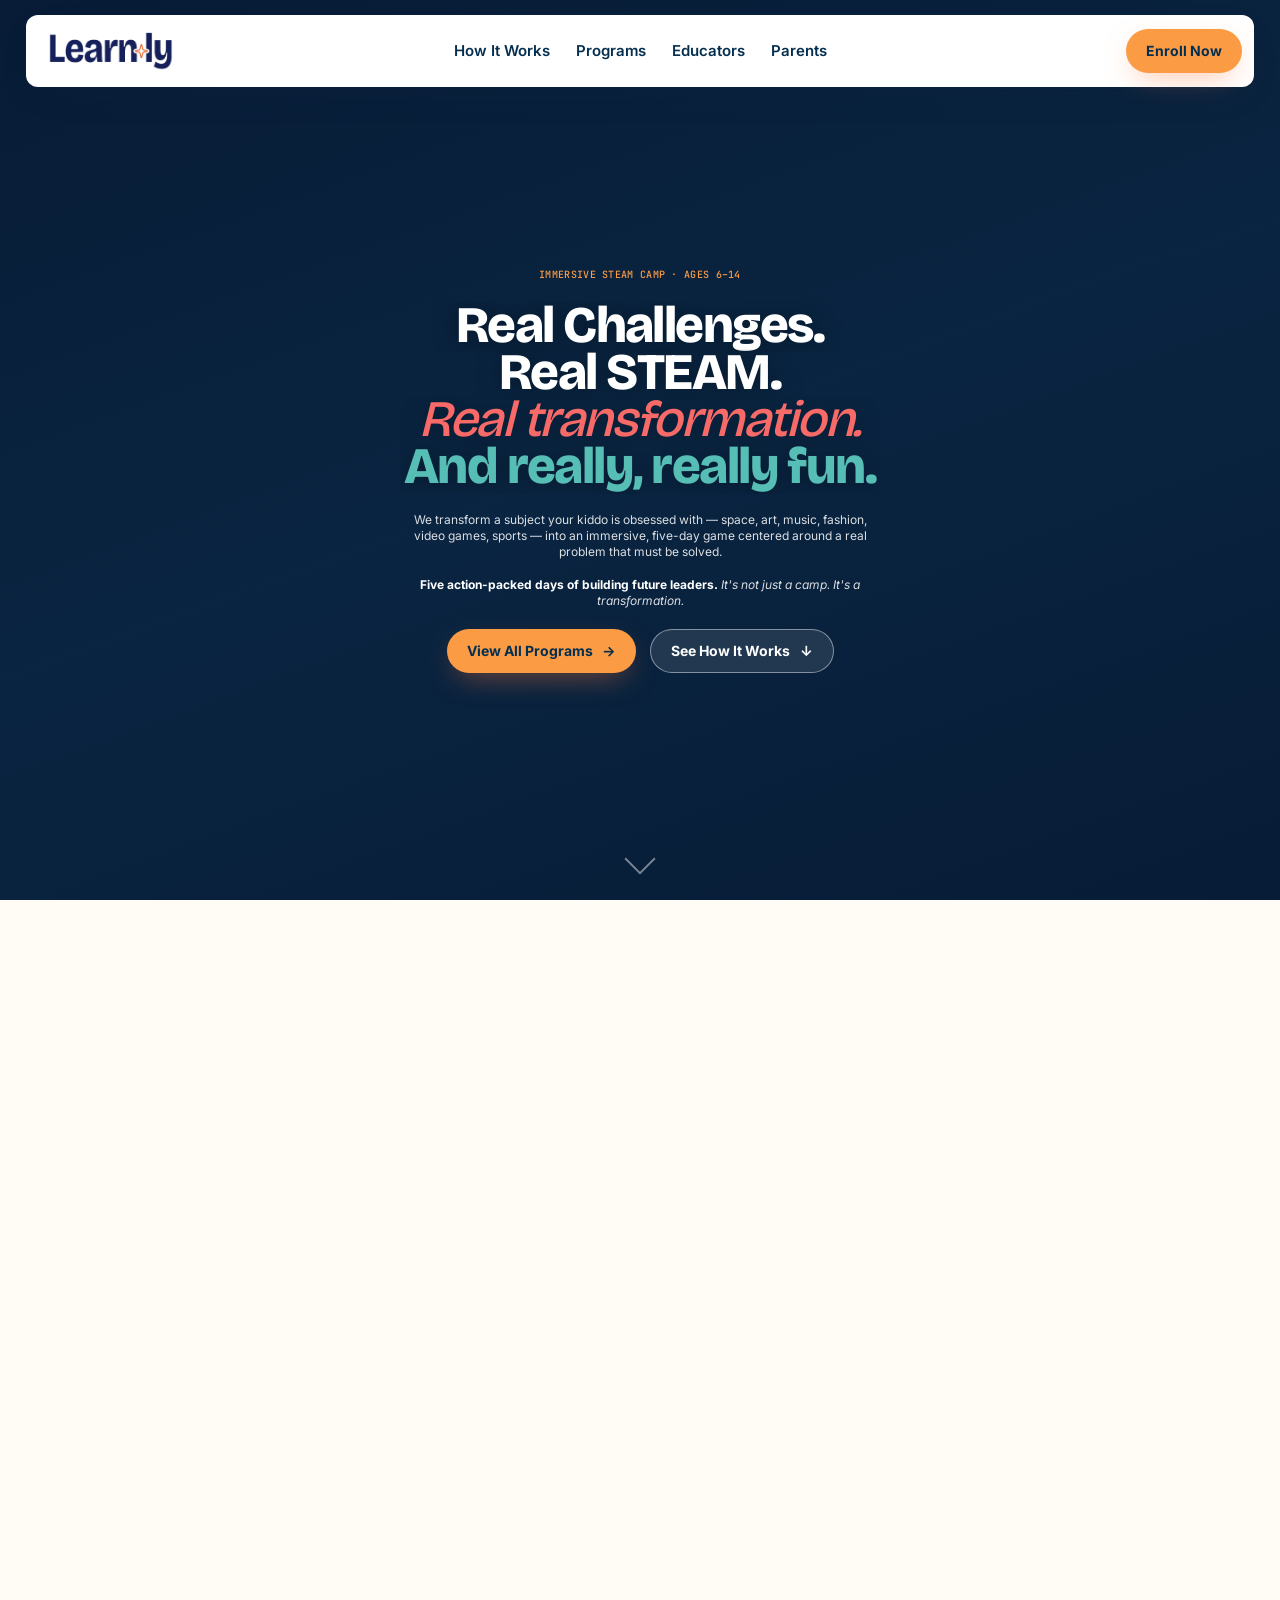
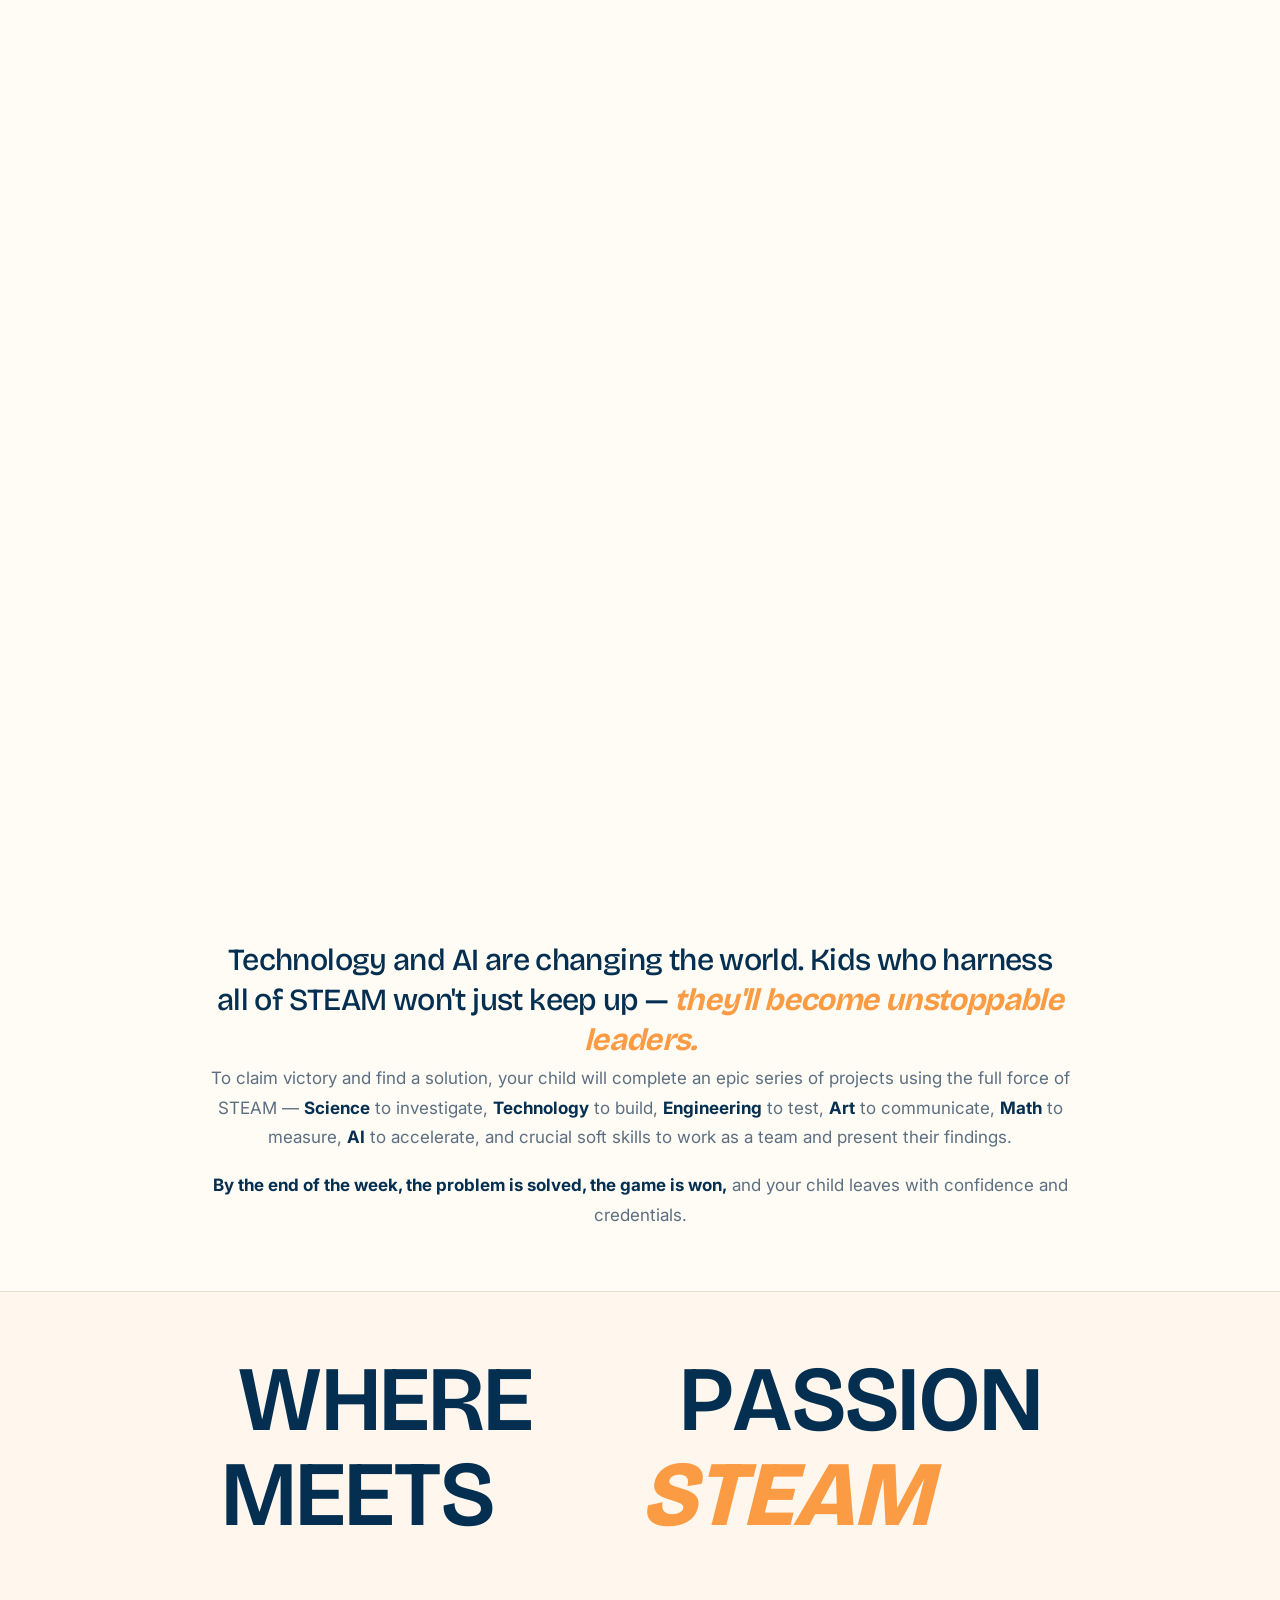
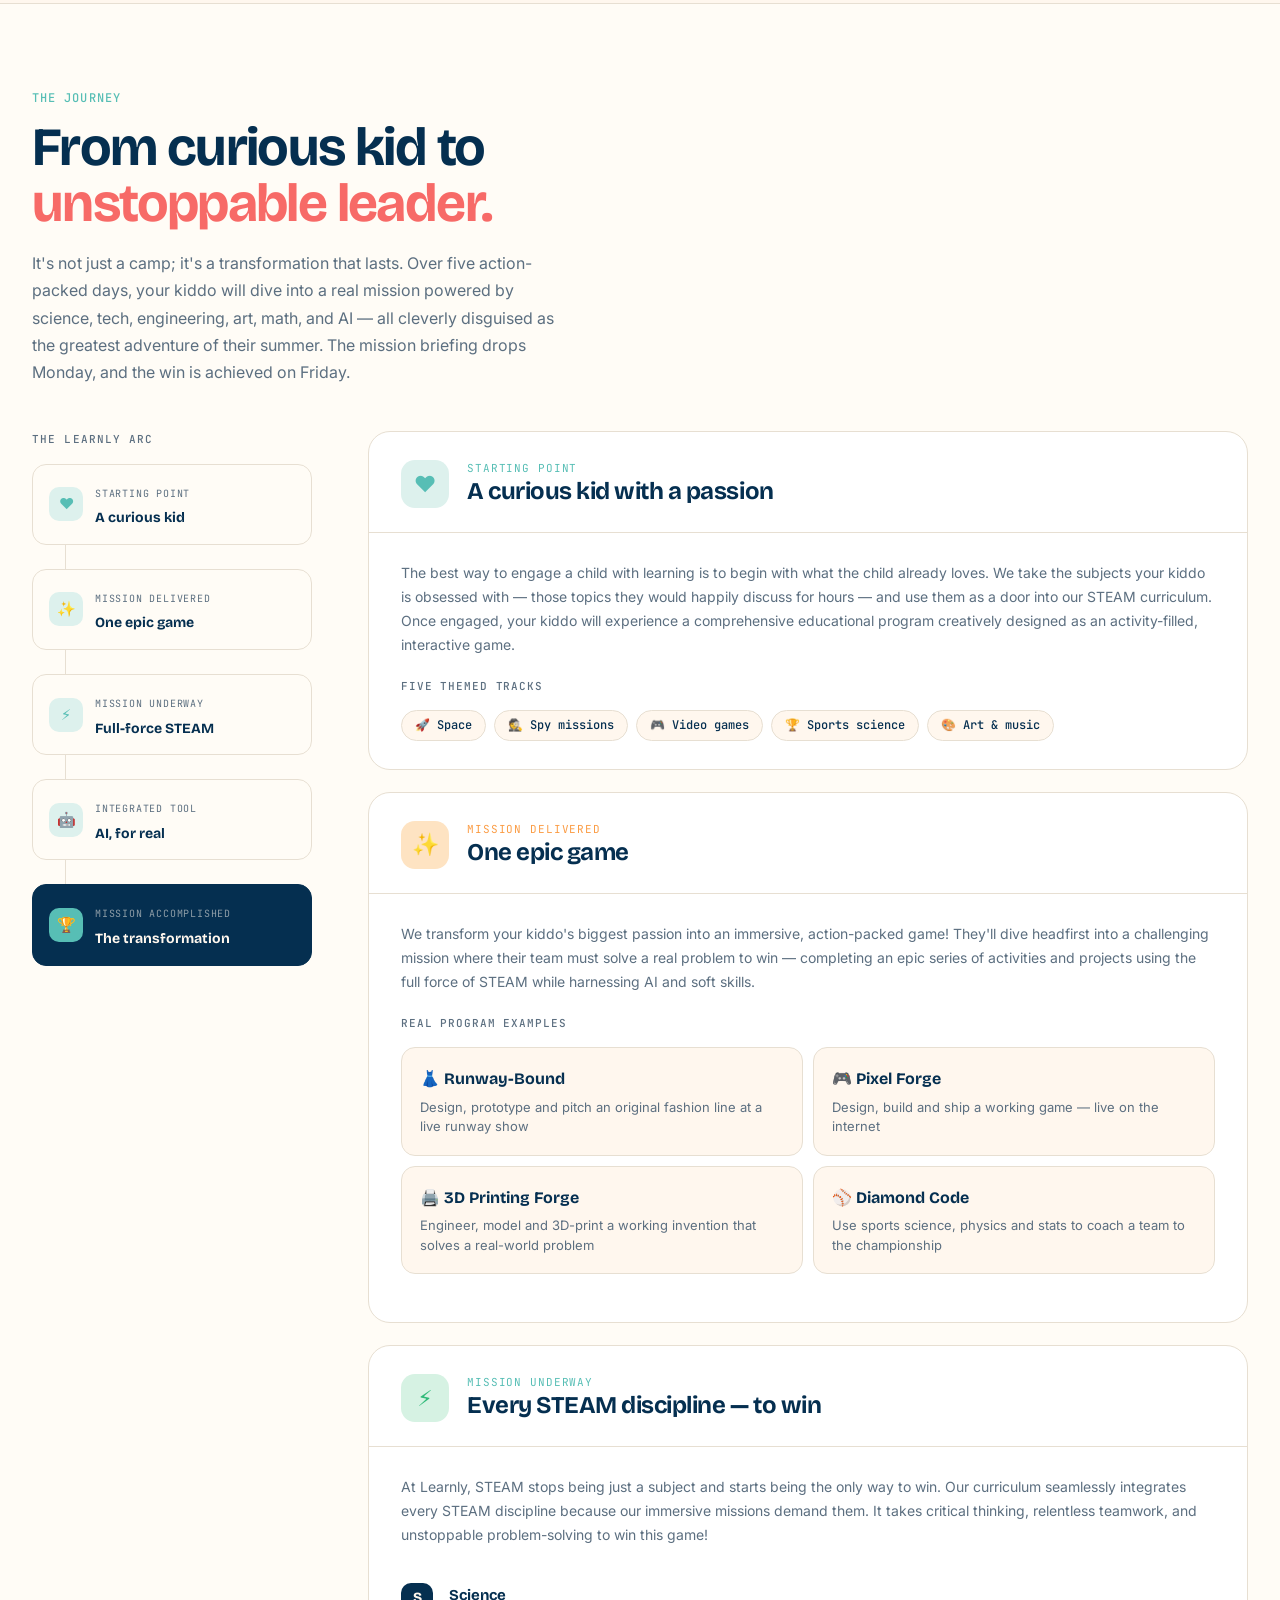
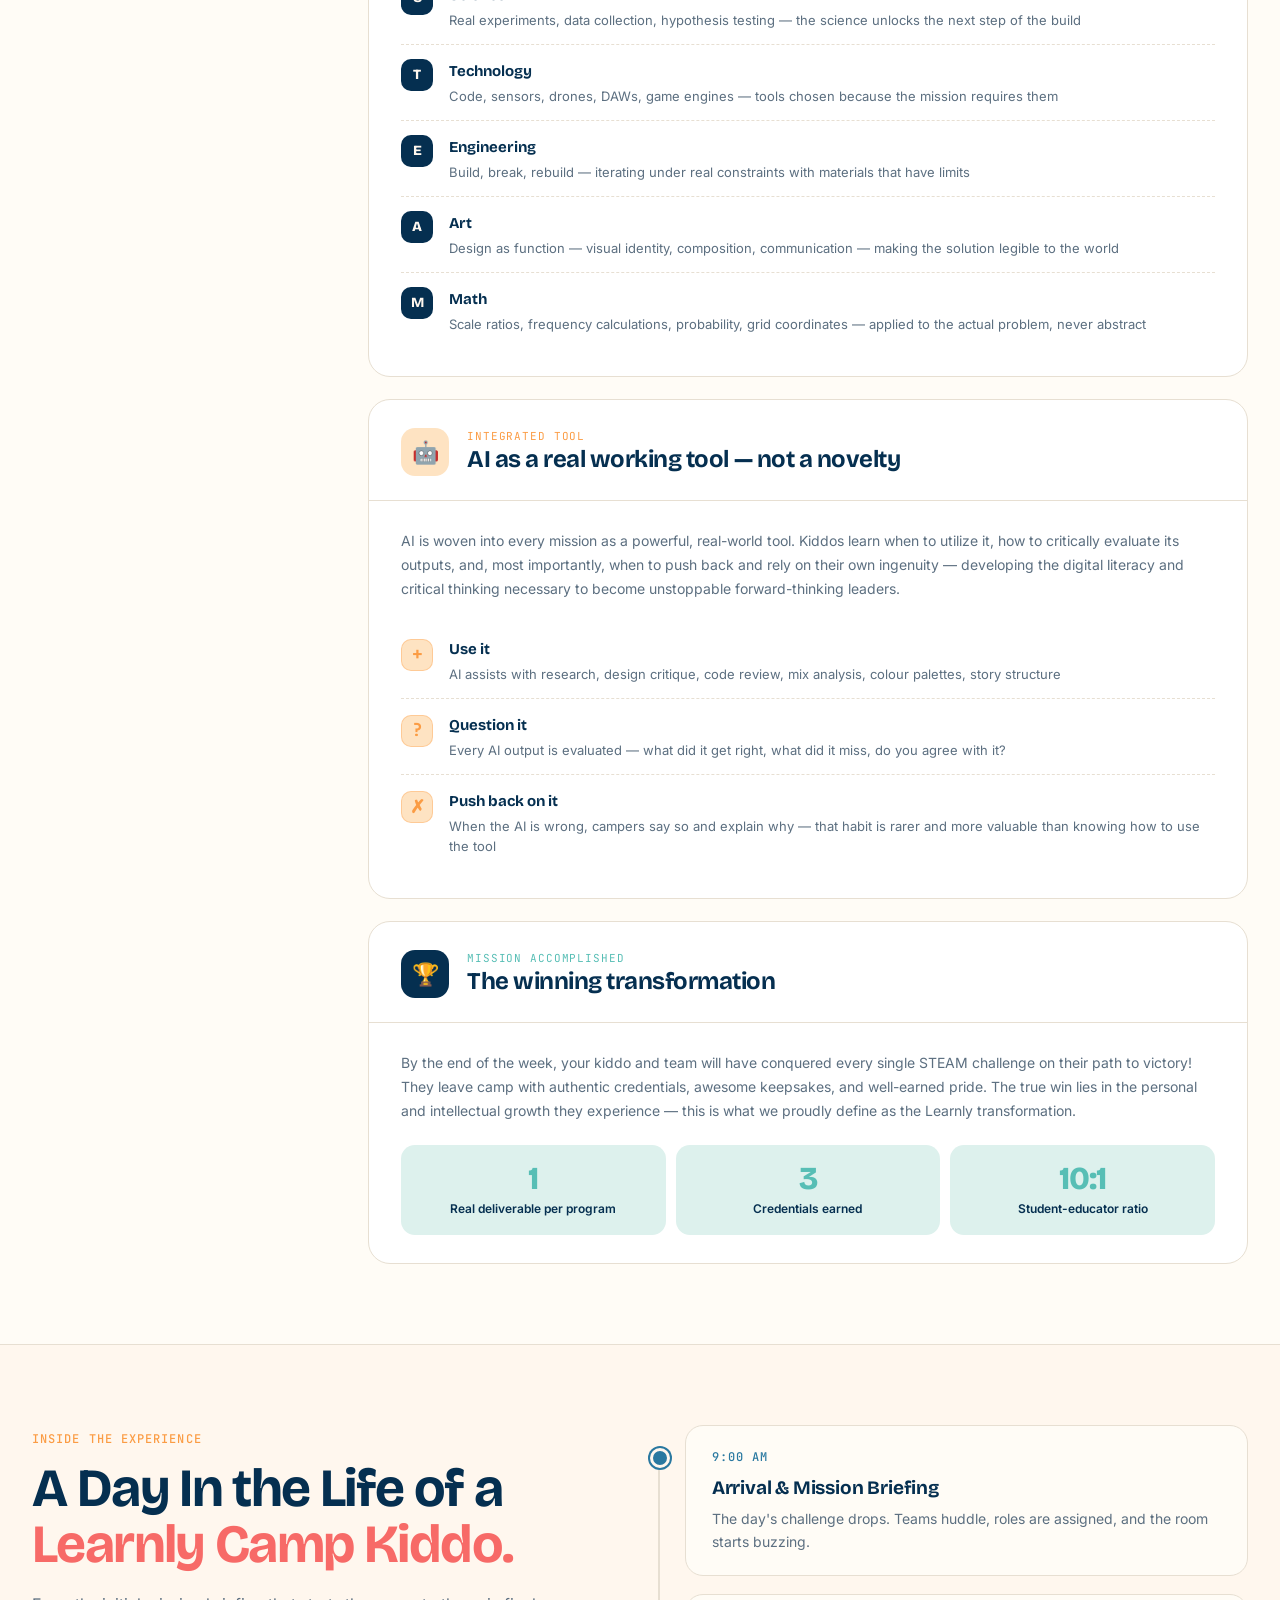
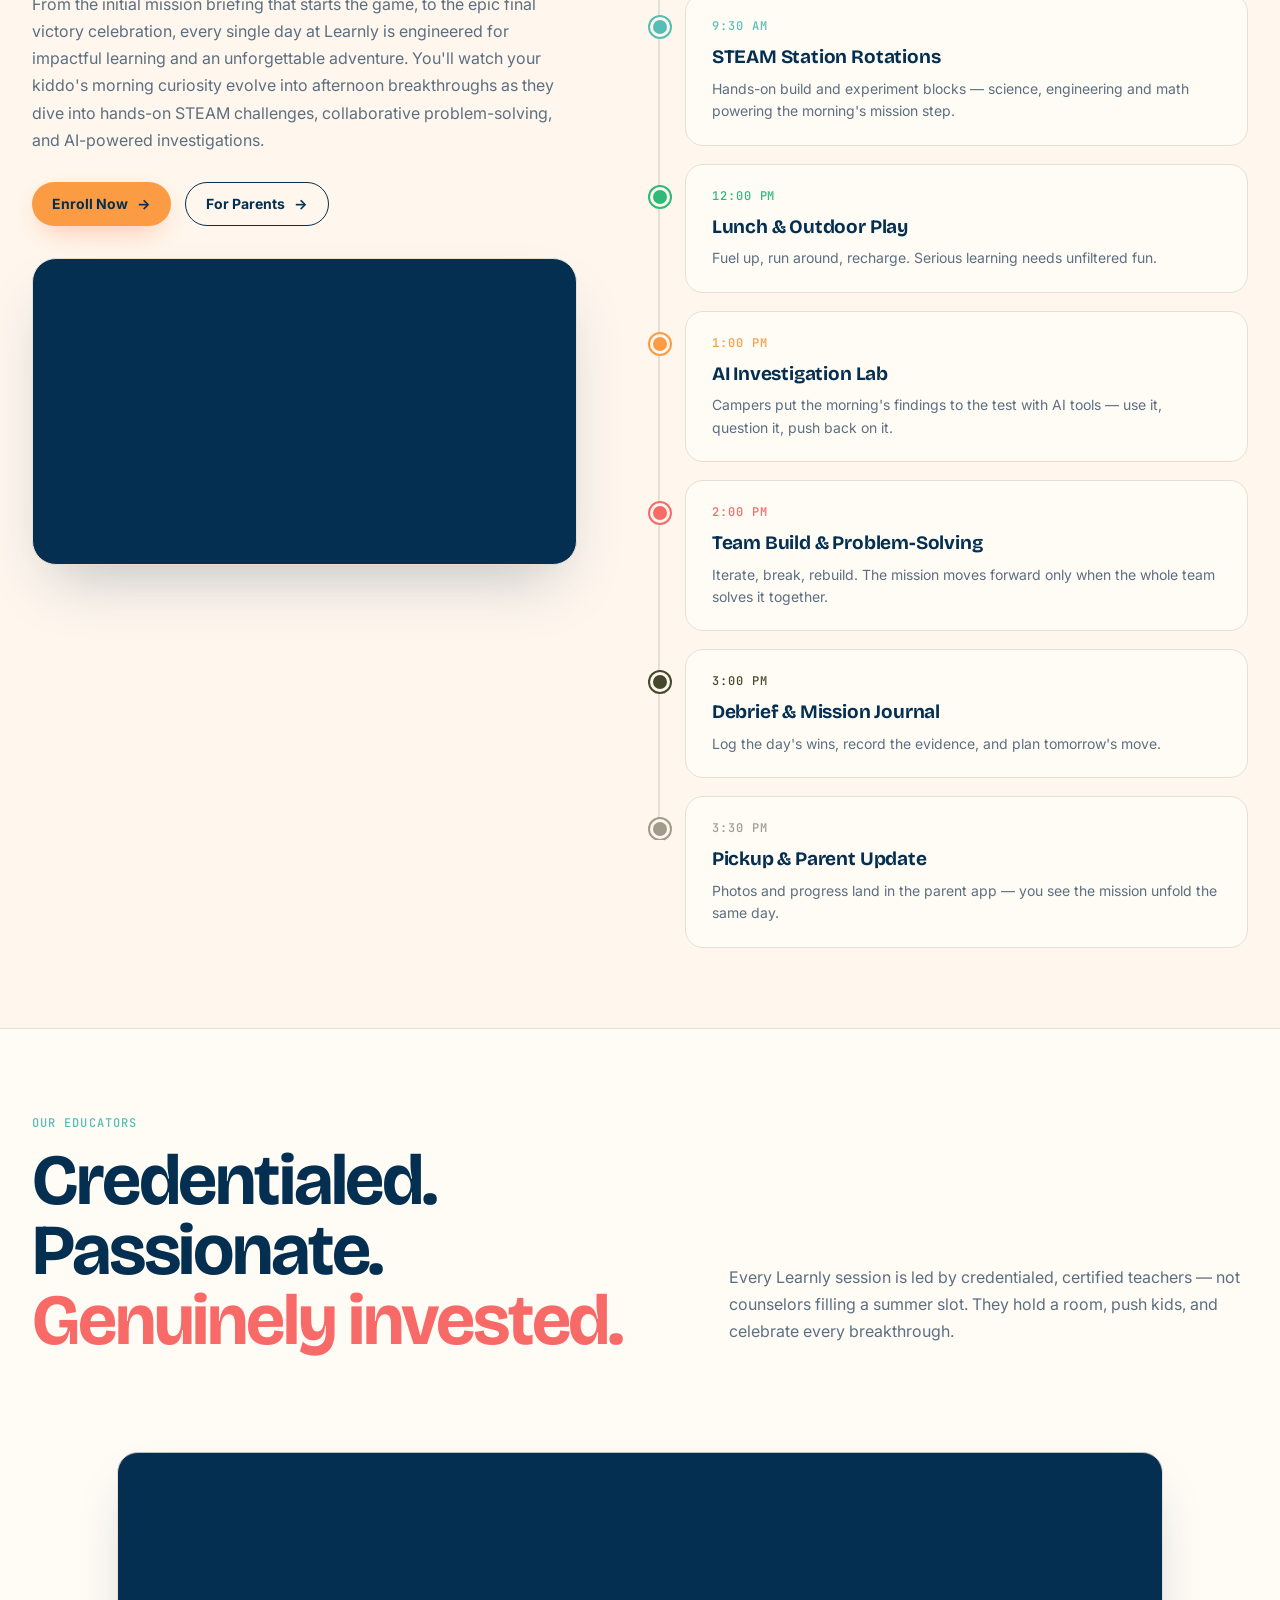
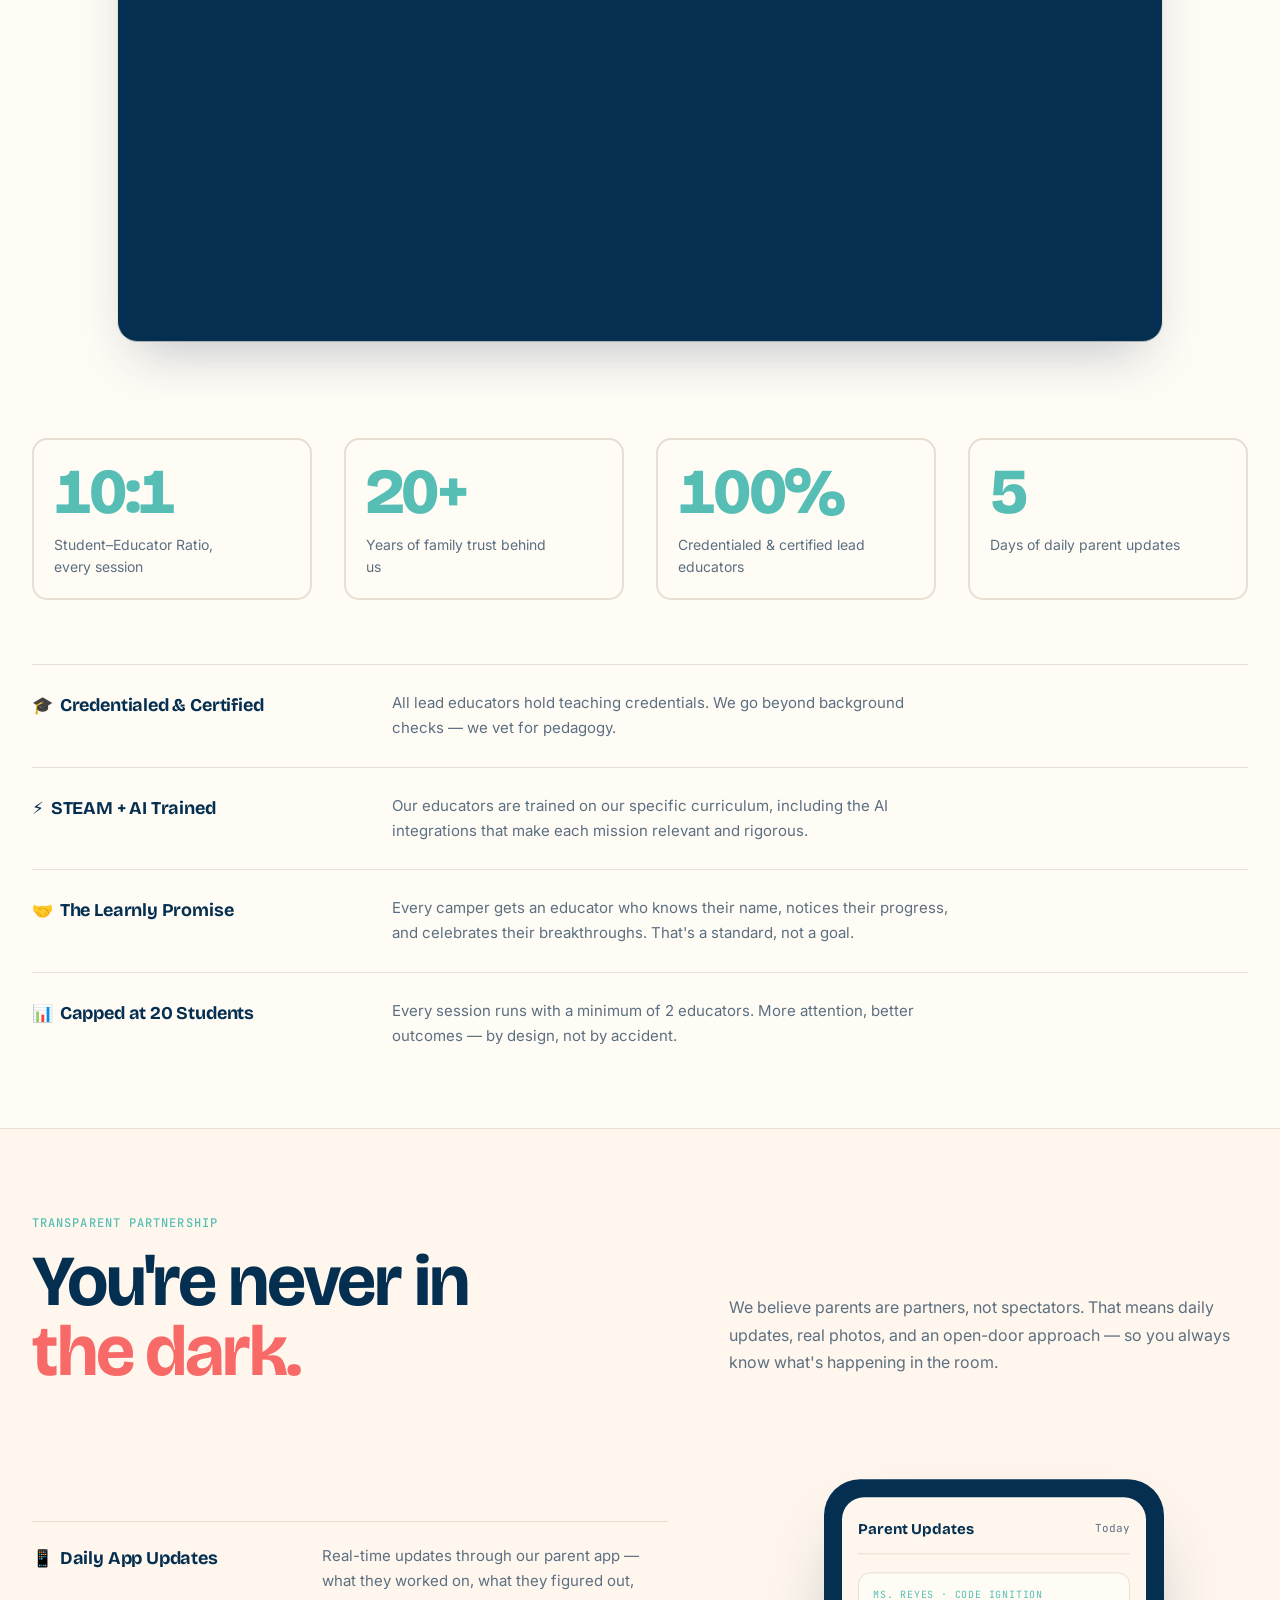
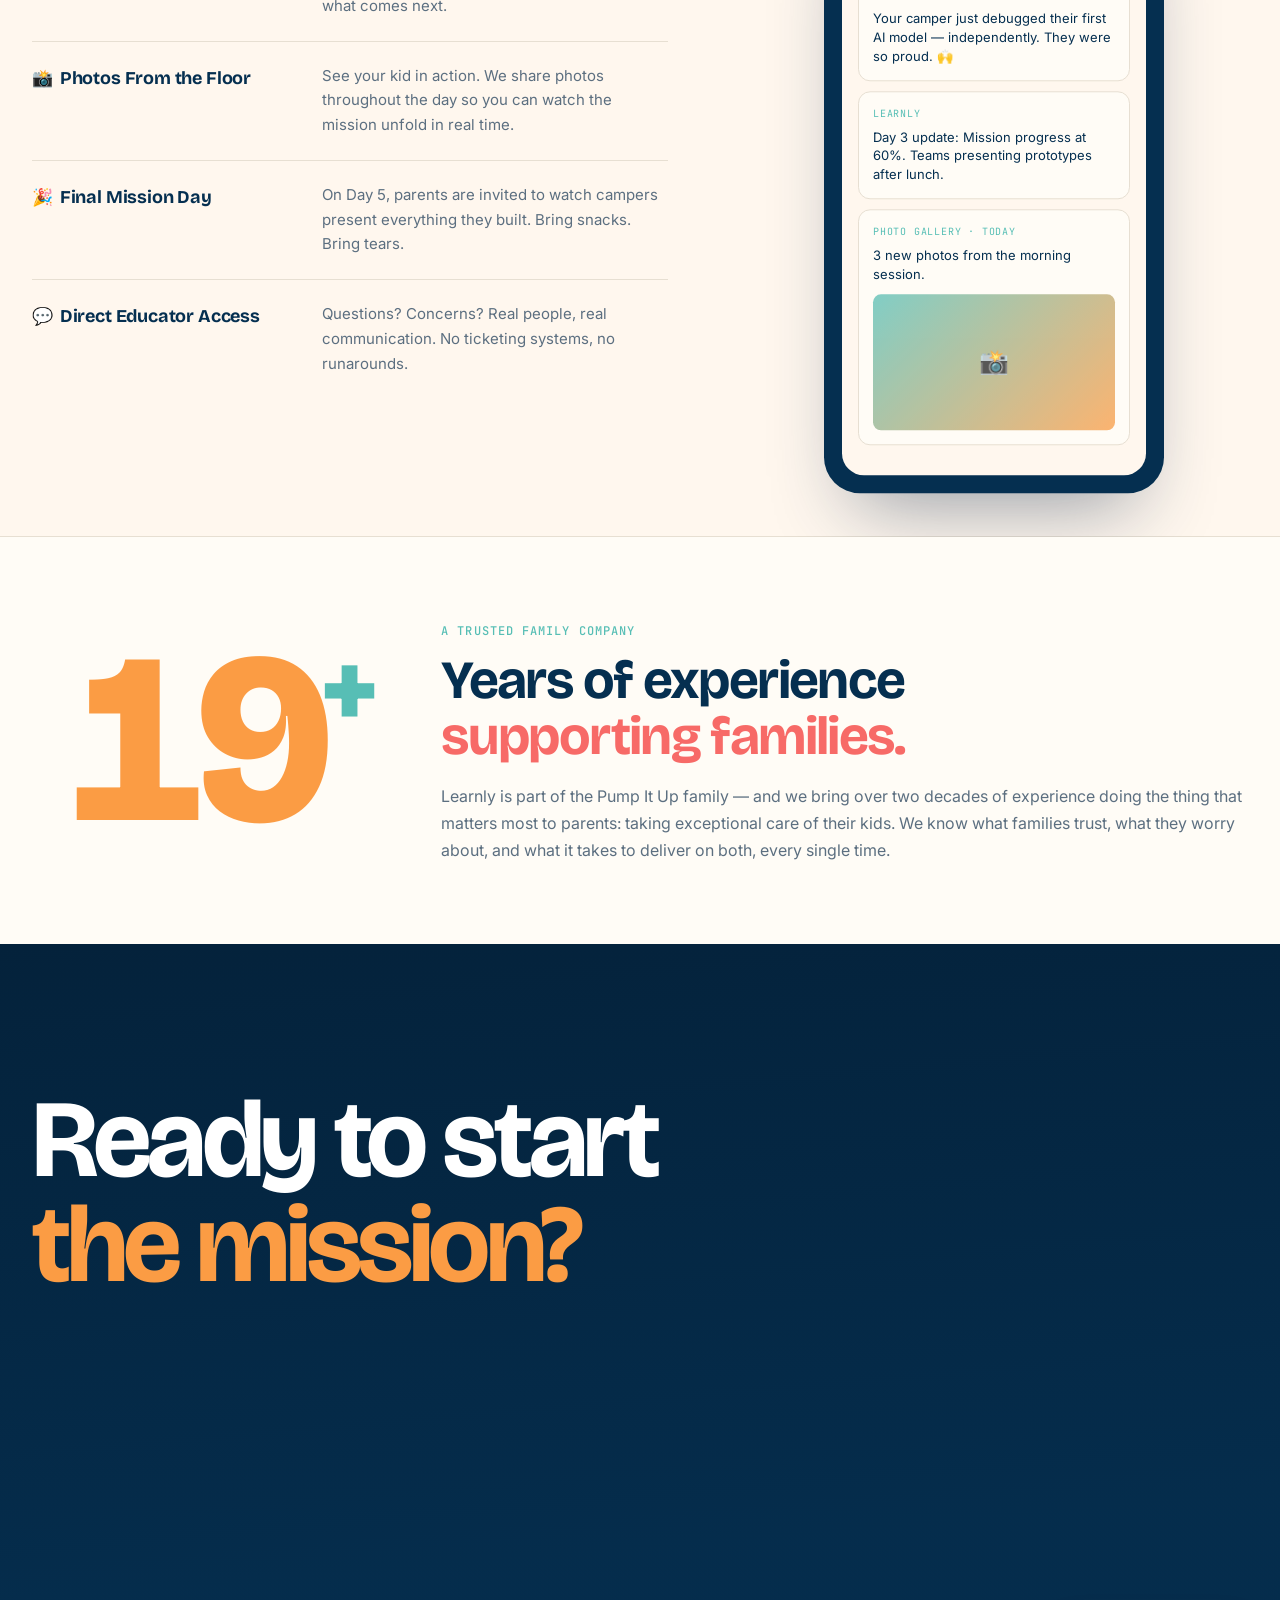
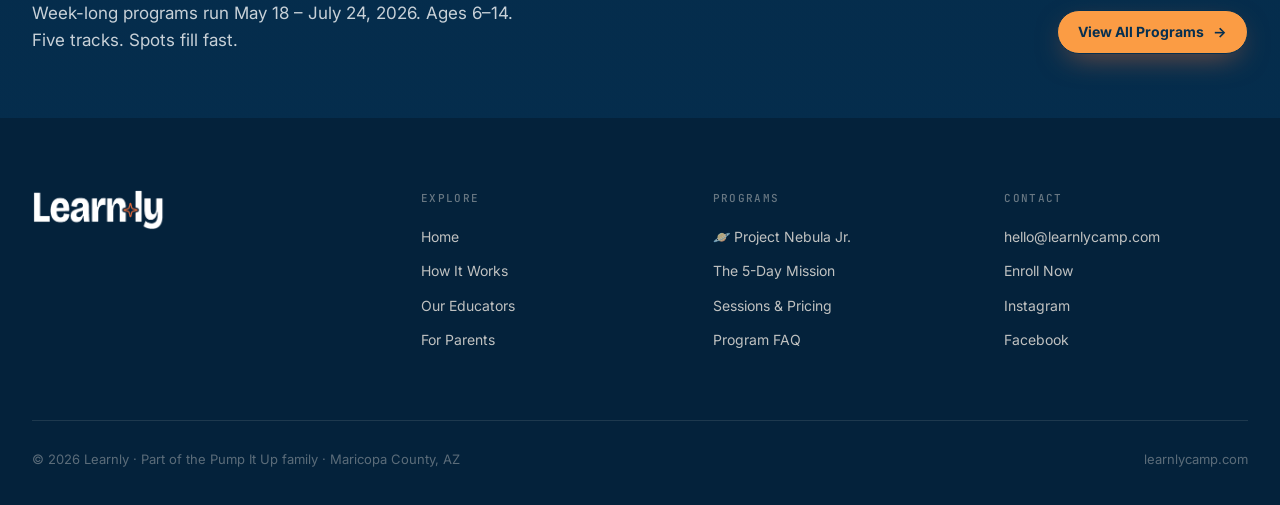
==== index.html @ 62d1354a "initial version" ====
<!DOCTYPE html>
<html lang="en">
<head>
<meta charset="UTF-8">
<meta name="viewport" content="width=device-width, initial-scale=1.0">
<title>Learnly — Real Challenges. Real STEAM. Real Transformation.</title>
<meta name="description" content="Learnly transforms your child's passion — space, art, music, fashion, video games, sports — into an immersive five-day STEAM mission. Ages 6–14. Credentialed educators. 10:1 ratio.">
<meta property="og:type" content="website">
<meta property="og:title" content="Learnly — Immersive STEAM Camp">
<meta property="og:description" content="Five action-packed days of building future leaders. It's not just a camp. It's a transformation.">
<link rel="preconnect" href="https://fonts.googleapis.com">
<link rel="preconnect" href="https://fonts.gstatic.com" crossorigin>
<link href="https://fonts.googleapis.com/css2?family=Bricolage+Grotesque:opsz,wght@12..96,400;12..96,500;12..96,700;12..96,800&family=Inter:ital,wght@0,400;0,500;0,600;0,700;1,400&family=JetBrains+Mono:wght@400;500&display=swap" rel="stylesheet">
<link rel="stylesheet" href="css/home.css">
<link rel="stylesheet" href="css/learnly.css">
</head>
<body>

<div class="scroll-progress" aria-hidden="true"></div>

<nav class="nav" aria-label="Main">
  <div class="nav-inner">
    <a href="index.html" class="nav-logo"><img src="assets/logo.png" alt="Learnly"></a>
    <div class="nav-links">
      <a href="#how-it-works">How It Works</a>
      <a href="project-nebula.html">Programs</a>
      <a href="#educators">Educators</a>
      <a href="#parents">Parents</a>
    </div>
    <a href="#enroll" class="btn btn-orange nav-cta">Enroll Now</a>
    <button class="nav-burger" aria-label="Open menu" aria-expanded="false" aria-controls="mobile-menu">
      <span class="nav-burger-line"></span>
      <span class="nav-burger-line"></span>
    </button>
  </div>
</nav>

<div class="nav-overlay" aria-hidden="true"></div>
<div class="mobile-menu" id="mobile-menu">
  <nav class="mobile-menu-links" aria-label="Mobile">
    <a href="#how-it-works">How It Works</a>
    <a href="project-nebula.html">Programs</a>
    <a href="#educators">Educators</a>
    <a href="#parents">Parents</a>
  </nav>
  <a href="#enroll" class="btn btn-orange mobile-menu-cta">Enroll Now <span class="btn-arrow">→</span></a>
</div>

<header class="hero-pin" data-hero-pin>
  <div class="hero-sticky">
    <div class="hero-media" data-hero-media>
      <video autoplay muted loop playsinline preload="auto" aria-label="Learnly camp highlight reel">
        <source src="assets/hero-loop.mp4" type="video/mp4">
      </video>
      <div class="hero-media-overlay"></div>
    </div>

    <div class="hero-content hero-fg" data-hero-content>
      <span class="hero-eyebrow hero-eyebrow--orange delay-1" data-reveal="blur">Immersive STEAM Camp · Ages 6–14</span>
      <h1 data-split data-split-delay="350">
        <span class="split-line">Real Challenges.</span>
        <span class="split-line">Real STEAM.</span>
        <span class="split-line"><em>Real transformation.</em></span>
        <span class="split-line teal">And really, really fun.</span>
      </h1>
      <!-- <p class="hero-subhead delay-3" data-reveal="blur">And really, really fun.</p> -->
      <p class="hero-lede delay-6" data-reveal="blur">We transform a subject your kiddo is obsessed with — space, art, music, fashion, video games, sports — into an immersive, five-day game centered around a real problem that must be solved.</p>
      <p class="hero-lede delay-7" data-reveal="blur"><strong>Five action-packed days of building future leaders.</strong> <em>It's not just a camp. It's a transformation.</em></p>
      <div class="hero-cta delay-8" data-reveal="blur">
        <a href="project-nebula.html" class="btn btn-orange">View All Programs <span class="btn-arrow horizontal">↓</span></a>
        <a href="#how-it-works" class="btn btn-ghost">See How It Works <span class="btn-arrow">↓</span></a>
      </div>
    </div>

    <div class="hero-scroll-hint">
      <div class="scroll-arrow"></div>
    </div>
  </div>
</header>

<section class="intro-section" id="how-it-works">
  <div class="container">
    <div class="intro-grid" data-reveal>
      <div class="intro-kicker">Technology and AI are changing the world. Kids who harness all of STEAM won't just keep up — <em>they'll become unstoppable leaders.</em></div>
      <p>To claim victory and find a solution, your child will complete an epic series of projects using the full force of STEAM — <strong>Science</strong> to investigate, <strong>Technology</strong> to build, <strong>Engineering</strong> to test, <strong>Art</strong> to communicate, <strong>Math</strong> to measure, <strong>AI</strong> to accelerate, and crucial soft skills to work as a team and present their findings.</p>
      <p><strong>By the end of the week, the problem is solved, the game is won,</strong> and your child leaves with confidence and credentials.</p>
    </div>
  </div>
</section>

<section class="statement-section">
  <div class="container-wide statement">
    <div class="statement-text">
      Where
      <span class="inline-media delay-1" data-cursor="Play" data-lightbox="assets/hero-loop.mp4" role="button" tabindex="0" aria-label="Play video"><video autoplay muted loop playsinline preload="metadata" src="assets/hero-loop.mp4"></video></span>
      passion <br>
      meets
      <span class="inline-media delay-2" data-cursor="Play" data-lightbox="assets/educators.mp4" role="button" tabindex="0" aria-label="Play video"><video autoplay muted loop playsinline preload="metadata" src="assets/educators.mp4"></video></span>
      <em>STEAM</em>
      <span class="inline-media delay-3" data-cursor="Play" data-lightbox="assets/nebula-days.mp4" role="button" tabindex="0" aria-label="Play video"><video autoplay muted loop playsinline preload="metadata" src="assets/nebula-days.mp4"></video></span>
    </div>
  </div>
</section>

<section class="journey" id="journey">
  <div class="container">
    <div class="section-header" data-reveal>
      <span class="eyebrow">The Journey</span>
      <h2>From curious kid to <br> <em class="custom">unstoppable leader.</em></h2>
      <p class="section-lede">It's not just a camp; it's a transformation that lasts. Over five action-packed days, your kiddo will dive into a real mission powered by science, tech, engineering, art, math, and AI — all cleverly disguised as the greatest adventure of their summer. The mission briefing drops Monday, and the win is achieved on Friday.</p>
    </div>
    <div class="flow-grid">

      <aside class="flow-sidebar" data-cursor="Scroll" aria-label="Journey steps">
        <div class="sidebar-label">The Learnly Arc</div>
        <div class="sidebar-nodes">
          <a class="sn active" data-target="panel-start"><span class="sn-icon">❤️</span><span><span class="sn-step">Starting point</span><br><span class="sn-label">A curious kid</span></span></a>
          <div class="sn-connector"><div class="sn-line"></div></div>
          <a class="sn" data-target="panel-mission"><span class="sn-icon">✨</span><span><span class="sn-step">Mission delivered</span><br><span class="sn-label">One epic game</span></span></a>
          <div class="sn-connector"><div class="sn-line"></div></div>
          <a class="sn" data-target="panel-steam"><span class="sn-icon">⚡</span><span><span class="sn-step">Mission underway</span><br><span class="sn-label">Full-force STEAM</span></span></a>
          <div class="sn-connector"><div class="sn-line"></div></div>
          <a class="sn" data-target="panel-ai"><span class="sn-icon">🤖</span><span><span class="sn-step">Integrated tool</span><br><span class="sn-label">AI, for real</span></span></a>
          <div class="sn-connector"><div class="sn-line"></div></div>
          <a class="sn" data-target="panel-output"><span class="sn-icon">🏆</span><span><span class="sn-step">Mission accomplished</span><br><span class="sn-label">The transformation</span></span></a>
        </div>
      </aside>

      <div class="panels">

        <div class="panel" id="panel-start" data-reveal>
          <div class="panel-header">
            <div class="panel-icon">❤️</div>
            <div><div class="panel-step">Starting point</div><div class="panel-title">A curious kid with a passion</div></div>
          </div>
          <div class="panel-body">
            <p class="panel-desc">The best way to engage a child with learning is to begin with what the child already loves. We take the subjects your kiddo is obsessed with — those topics they would happily discuss for hours — and use them as a door into our STEAM curriculum. Once engaged, your kiddo will experience a comprehensive educational program creatively designed as an activity-filled, interactive game.</p>
            <div class="row-label">Five themed tracks</div>
            <div class="chips" data-stagger>
              <span class="chip">🚀 Space</span><span class="chip">🕵️ Spy missions</span><span class="chip">🎮 Video games</span><span class="chip">🏆 Sports science</span><span class="chip">🎨 Art &amp; music</span>
            </div>
          </div>
        </div>

        <div class="panel" id="panel-mission" data-reveal>
          <div class="panel-header">
            <div class="panel-icon orange">✨</div>
            <div><div class="panel-step panel-step--orange">Mission Delivered</div><div class="panel-title">One epic game</div></div>
          </div>
          <div class="panel-body">
            <p class="panel-desc">We transform your kiddo's biggest passion into an immersive, action-packed game! They'll dive headfirst into a challenging mission where their team must solve a real problem to win — completing an epic series of activities and projects using the full force of STEAM while harnessing AI and soft skills.</p>
            <div class="row-label">Real program examples</div>
            <div class="mission-grid" data-stagger>
              <div class="mission-card"><div class="mission-card-title">👗 Runway-Bound</div><div class="mission-card-desc">Design, prototype and pitch an original fashion line at a live runway show</div></div>
              <div class="mission-card"><div class="mission-card-title">🎮 Pixel Forge</div><div class="mission-card-desc">Design, build and ship a working game — live on the internet</div></div>
              <div class="mission-card"><div class="mission-card-title">🖨️ 3D Printing Forge</div><div class="mission-card-desc">Engineer, model and 3D-print a working invention that solves a real-world problem</div></div>
              <div class="mission-card"><div class="mission-card-title">⚾ Diamond Code</div><div class="mission-card-desc">Use sports science, physics and stats to coach a team to the championship</div></div>
            </div>
          </div>
        </div>

        <div class="panel" id="panel-steam" data-reveal>
          <div class="panel-header">
            <div class="panel-icon panel-icon--green">⚡</div>
            <div><div class="panel-step panel-step--green">Mission Underway</div><div class="panel-title">Every STEAM discipline — to win</div></div>
          </div>
          <div class="panel-body">
            <p class="panel-desc">At Learnly, STEAM stops being just a subject and starts being the only way to win. Our curriculum seamlessly integrates every STEAM discipline because our immersive missions demand them. It takes critical thinking, relentless teamwork, and unstoppable problem-solving to win this game!</p>
            <div class="steam-rows" data-stagger>
              <div class="steam-row"><div class="steam-badge">S</div><div><div class="steam-title">Science</div><div class="steam-desc">Real experiments, data collection, hypothesis testing — the science unlocks the next step of the build</div></div></div>
              <div class="steam-row"><div class="steam-badge">T</div><div><div class="steam-title">Technology</div><div class="steam-desc">Code, sensors, drones, DAWs, game engines — tools chosen because the mission requires them</div></div></div>
              <div class="steam-row"><div class="steam-badge">E</div><div><div class="steam-title">Engineering</div><div class="steam-desc">Build, break, rebuild — iterating under real constraints with materials that have limits</div></div></div>
              <div class="steam-row"><div class="steam-badge">A</div><div><div class="steam-title">Art</div><div class="steam-desc">Design as function — visual identity, composition, communication — making the solution legible to the world</div></div></div>
              <div class="steam-row"><div class="steam-badge">M</div><div><div class="steam-title">Math</div><div class="steam-desc">Scale ratios, frequency calculations, probability, grid coordinates — applied to the actual problem, never abstract</div></div></div>
            </div>
          </div>
        </div>

        <div class="panel" id="panel-ai" data-reveal>
          <div class="panel-header">
            <div class="panel-icon orange">🤖</div>
            <div><div class="panel-step panel-step--orange">Integrated Tool</div><div class="panel-title">AI as a real working tool — not a novelty</div></div>
          </div>
          <div class="panel-body">
            <p class="panel-desc">AI is woven into every mission as a powerful, real-world tool. Kiddos learn when to utilize it, how to critically evaluate its outputs, and, most importantly, when to push back and rely on their own ingenuity — developing the digital literacy and critical thinking necessary to become unstoppable forward-thinking leaders.</p>
            <div class="ai-rows" data-stagger>
              <div class="ai-row"><div class="ai-badge">+</div><div><div class="ai-title">Use it</div><div class="ai-desc">AI assists with research, design critique, code review, mix analysis, colour palettes, story structure</div></div></div>
              <div class="ai-row"><div class="ai-badge">?</div><div><div class="ai-title">Question it</div><div class="ai-desc">Every AI output is evaluated — what did it get right, what did it miss, do you agree with it?</div></div></div>
              <div class="ai-row"><div class="ai-badge">✗</div><div><div class="ai-title">Push back on it</div><div class="ai-desc">When the AI is wrong, campers say so and explain why — that habit is rarer and more valuable than knowing how to use the tool</div></div></div>
            </div>
          </div>
        </div>

        <div class="panel" id="panel-output" data-reveal>
          <div class="panel-header">
            <div class="panel-icon navy">🏆</div>
            <div><div class="panel-step panel-step--teal">Mission Accomplished</div><div class="panel-title">The winning transformation</div></div>
          </div>
          <div class="panel-body">
            <p class="panel-desc">By the end of the week, your kiddo and team will have conquered every single STEAM challenge on their path to victory! They leave camp with authentic credentials, awesome keepsakes, and well-earned pride. The true win lies in the personal and intellectual growth they experience — this is what we proudly define as the Learnly transformation.</p>
            <div class="output-grid" data-stagger>
              <div class="output-card"><div class="output-num">1</div><div class="output-lbl">Real deliverable per program</div></div>
              <div class="output-card"><div class="output-num">3</div><div class="output-lbl">Credentials earned</div></div>
              <div class="output-card"><div class="output-num">10:1</div><div class="output-lbl">Student-educator ratio</div></div>
            </div>
          </div>
        </div>

      </div>
    </div>
  </div>
</section>

<section class="day-section" id="day-in-life">
  <div class="container">
    <div class="day-grid">
      <div class="day-copy" data-reveal="left">
        <span class="eyebrow eyebrow-orange">Inside the experience</span>
        <h2>A Day In the Life of a <em class="custom">Learnly Camp Kiddo.</em></h2>
        <p class="section-lede">From the initial mission briefing that starts the game, to the epic final victory celebration, every single day at Learnly is engineered for impactful learning and an unforgettable adventure. You'll watch your kiddo's morning curiosity evolve into afternoon breakthroughs as they dive into hands-on STEAM challenges, collaborative problem-solving, and AI-powered investigations.</p>
        <div class="hero-cta">
          <a href="#enroll" class="btn btn-orange">Enroll Now <span class="btn-arrow horizontal">↓</span></a>
          <a href="#parents" class="btn btn-outline">For Parents <span class="btn-arrow horizontal">↓</span></a>
        </div>
        <div class="day-video video-frame ratio-video" data-cursor="Play" data-lightbox="assets/nebula-days.mp4" role="button" tabindex="0" aria-label="Play a day in the life video">
          <video autoplay muted loop playsinline preload="metadata" aria-label="A day in the life at Learnly">
            <source src="assets/nebula-days.mp4" type="video/mp4">
          </video>
        </div>
      </div>
      <div class="day-timeline" data-reveal="right">
        <div class="timeline-track"><span class="timeline-fill" data-grow></span></div>
        <div data-stagger>
          <div class="time-block time-block--blue">
            <div class="time-when">9:00 AM</div>
            <div class="time-what">Arrival &amp; Mission Briefing</div>
            <p class="time-desc">The day's challenge drops. Teams huddle, roles are assigned, and the room starts buzzing.</p>
          </div>
          <div class="time-block time-block--teal">
            <div class="time-when">9:30 AM</div>
            <div class="time-what">STEAM Station Rotations</div>
            <p class="time-desc">Hands-on build and experiment blocks — science, engineering and math powering the morning's mission step.</p>
          </div>
          <div class="time-block time-block--green">
            <div class="time-when">12:00 PM</div>
            <div class="time-what">Lunch &amp; Outdoor Play</div>
            <p class="time-desc">Fuel up, run around, recharge. Serious learning needs unfiltered fun.</p>
          </div>
          <div class="time-block time-block--orange">
            <div class="time-when">1:00 PM</div>
            <div class="time-what">AI Investigation Lab</div>
            <p class="time-desc">Campers put the morning's findings to the test with AI tools — use it, question it, push back on it.</p>
          </div>
          <div class="time-block time-block--coral">
            <div class="time-when">2:00 PM</div>
            <div class="time-what">Team Build &amp; Problem-Solving</div>
            <p class="time-desc">Iterate, break, rebuild. The mission moves forward only when the whole team solves it together.</p>
          </div>
          <div class="time-block time-block--olive">
            <div class="time-when">3:00 PM</div>
            <div class="time-what">Debrief &amp; Mission Journal</div>
            <p class="time-desc">Log the day's wins, record the evidence, and plan tomorrow's move.</p>
          </div>
          <div class="time-block time-block--stone">
            <div class="time-when">3:30 PM</div>
            <div class="time-what">Pickup &amp; Parent Update</div>
            <p class="time-desc">Photos and progress land in the parent app — you see the mission unfold the same day.</p>
          </div>
        </div>
      </div>
    </div>
  </div>
</section>

<section class="educators-light" id="educators">
  <div class="container">
    <div class="split-header" data-reveal>
      <div>
        <span class="eyebrow">Our Educators</span>
        <h2 class="h2-xl">Credentialed. Passionate.<br><em class="custom">Genuinely invested.</em></h2>
      </div>
      <p class="section-lede">Every Learnly session is led by credentialed, certified teachers — not counselors filling a summer slot. They hold a room, push kids, and celebrate every breakthrough.</p>
    </div>
    <div class="stretch-wrap" data-reveal>
      <div class="video-frame ed-feature" data-stretch data-cursor="Play" data-lightbox="assets/educators.mp4" role="button" tabindex="0" aria-label="Play educators video">
        <video autoplay muted loop playsinline preload="metadata" aria-label="Learnly educators at work">
          <source src="assets/educators.mp4" type="video/mp4">
        </video>
      </div>
    </div>
    <div class="stat-row" data-stagger>
      <div class="stat-cell"><div class="stat-cell-num"><span data-count="10">0</span>:1</div><div class="stat-cell-label">Student–Educator Ratio, every session</div></div>
      <div class="stat-cell"><div class="stat-cell-num" data-count="20" data-suffix="+">0+</div><div class="stat-cell-label">Years of family trust behind us</div></div>
      <div class="stat-cell"><div class="stat-cell-num" data-count="100" data-suffix="%">0%</div><div class="stat-cell-label">Credentialed &amp; certified lead educators</div></div>
      <div class="stat-cell"><div class="stat-cell-num" data-count="5">0</div><div class="stat-cell-label">Days of daily parent updates</div></div>
    </div>
    <div class="trust-rows" data-stagger>
      <div class="trust-row"><div class="trust-row-title"><span class="trust-row-emoji">🎓</span>Credentialed &amp; Certified</div><p>All lead educators hold teaching credentials. We go beyond background checks — we vet for pedagogy.</p></div>
      <div class="trust-row"><div class="trust-row-title"><span class="trust-row-emoji">⚡</span>STEAM + AI Trained</div><p>Our educators are trained on our specific curriculum, including the AI integrations that make each mission relevant and rigorous.</p></div>
      <div class="trust-row"><div class="trust-row-title"><span class="trust-row-emoji">🤝</span>The Learnly Promise</div><p>Every camper gets an educator who knows their name, notices their progress, and celebrates their breakthroughs. That's a standard, not a goal.</p></div>
      <div class="trust-row"><div class="trust-row-title"><span class="trust-row-emoji">📊</span>Capped at 20 Students</div><p>Every session runs with a minimum of 2 educators. More attention, better outcomes — by design, not by accident.</p></div>
    </div>
  </div>
</section>

<section class="parents-section" id="parents">
  <div class="container">
    <div class="split-header" data-reveal>
      <div>
        <span class="eyebrow">Transparent Partnership</span>
        <h2 class="h2-xl">You're never in <br> <em class="custom">the dark.</em></h2>
      </div>
      <p class="section-lede">We believe parents are partners, not spectators. That means daily updates, real photos, and an open-door approach — so you always know what's happening in the room.</p>
    </div>
    <div class="parents-grid">
      <div class="parents-rows" data-stagger>
        <div class="trust-row"><div class="trust-row-title"><span class="trust-row-emoji">📱</span>Daily App Updates</div><p>Real-time updates through our parent app — what they worked on, what they figured out, what comes next.</p></div>
        <div class="trust-row"><div class="trust-row-title"><span class="trust-row-emoji">📸</span>Photos From the Floor</div><p>See your kid in action. We share photos throughout the day so you can watch the mission unfold in real time.</p></div>
        <div class="trust-row"><div class="trust-row-title"><span class="trust-row-emoji">🎉</span>Final Mission Day</div><p>On Day 5, parents are invited to watch campers present everything they built. Bring snacks. Bring tears.</p></div>
        <div class="trust-row"><div class="trust-row-title"><span class="trust-row-emoji">💬</span>Direct Educator Access</div><p>Questions? Concerns? Real people, real communication. No ticketing systems, no runarounds.</p></div>
      </div>
      <div class="delay-1" data-reveal>
        <div class="phone-mock">
          <div class="phone-screen">
            <div class="phone-header"><div class="phone-title">Parent Updates</div><div class="phone-time">Today</div></div>
            <div data-stagger>
              <div class="msg"><div class="msg-from">Ms. Reyes · Code Ignition</div><div class="msg-text">Your camper just debugged their first AI model — independently. They were so proud. 🙌</div></div>
              <div class="msg"><div class="msg-from">Learnly</div><div class="msg-text">Day 3 update: Mission progress at 60%. Teams presenting prototypes after lunch.</div></div>
              <div class="msg"><div class="msg-from">Photo Gallery · Today</div><div class="msg-text">3 new photos from the morning session.</div><div class="msg-photo">📸</div></div>
            </div>
          </div>
        </div>
      </div>
    </div>
  </div>
</section>

<section class="experience-band" id="experience">
  <div class="container">
    <div class="exp-flex" data-reveal>
      <div class="exp-giant"><span data-count="20">0</span><span class="plus">+</span></div>
      <div>
        <span class="eyebrow">A trusted family company</span>
        <h2>Years of experience<br><em class="custom">supporting families.</em></h2>
        <p class="section-lede section-lede--full">Learnly is part of the Pump It Up family — and we bring over two decades of experience doing the thing that matters most to parents: taking exceptional care of their kids. We know what families trust, what they worry about, and what it takes to deliver on both, every single time.</p>
      </div>
    </div>
  </div>
</section>

<section class="cta-hero" id="enroll">
  <div class="cta-hero-media">
    <video autoplay muted loop playsinline preload="metadata" aria-hidden="true">
      <source src="assets/hero-loop.mp4" type="video/mp4">
    </video>
  </div>
  <div class="cta-hero-content">
    <h2 class="cta-hero-heading" data-split>
      <span class="split-line">Ready to start</span>
      <span class="split-line"><em class="custom">the mission?</em></span>
    </h2>
    <div class="cta-hero-bottom">
      <p data-reveal>Week-long programs run May 18 – July 24, 2026. Ages 6–14. Five tracks. Spots fill fast.</p>
      <a href="project-nebula.html" class="btn btn-orange delay-1" data-reveal>View All Programs <span class="btn-arrow horizontal">↓</span></a>
    </div>
  </div>
</section>

<footer>
  <div class="container">
    <div class="footer-grid">
      <div class="footer-brand">
        <img src="assets/logo-white.png" alt="Learnly">
      </div>
      <div class="footer-col">
        <h5>Explore</h5>
        <a href="index.html">Home</a>
        <a href="#how-it-works">How It Works</a>
        <a href="#educators">Our Educators</a>
        <a href="#parents">For Parents</a>
      </div>
      <div class="footer-col">
        <h5>Programs</h5>
        <a href="project-nebula.html">🪐 Project Nebula Jr.</a>
        <a href="project-nebula.html#days">The 5-Day Mission</a>
        <a href="project-nebula.html#sessions">Sessions &amp; Pricing</a>
        <a href="project-nebula.html#faq">Program FAQ</a>
      </div>
      <div class="footer-col">
        <h5>Contact</h5>
        <a href="mailto:hello@learnlycamp.com">hello@learnlycamp.com</a>
        <a href="#enroll">Enroll Now</a>
        <a href="#">Instagram</a>
        <a href="#">Facebook</a>
      </div>
    </div>
    <div class="footer-bottom">
      <span>© 2026 Learnly · Part of the Pump It Up family · Maricopa County, AZ</span>
      <span>learnlycamp.com</span>
    </div>
  </div>
</footer>

<script src="js/learnly.js"></script>
</body>
</html>
---- css/home.css ----
.hero-subhead {
  font-family: var(--font-display);
  font-size: clamp(20px, min(2.6vw, 4vh), 34px);
  font-weight: 500;
  font-style: italic;
  color: var(--teal);
  letter-spacing: -0.02em;
  margin-bottom: clamp(16px, 2.6vh, 26px);
}

.hero-lede {
  font-size: clamp(15px, min(1.6vw, 1.8vh), 16px);
  color: rgba(255, 255, 255, 0.85);
  max-width: 680px;
  margin: 0 auto 16px;
  line-height: 1.35;
}

.hero-lede strong {
  color: #fff;
  font-weight: 700;
}

.intro-section {
  background: var(--paper);
  padding-bottom: 60px;
  padding-top: 0px;  
}

.intro-grid {
  max-width: 860px;
  margin: 0 auto;
  text-align: center;
}

.intro-grid p:last-child{
  margin-bottom: 0px;
}
.intro-grid p {
  font-size: 17px;
  color: var(--muted);
  line-height: 1.75;
  margin-bottom: 18px;
}

.intro-grid p strong {
  color: var(--navy);
  font-weight: 700;
}

.intro-kicker {
  font-family: var(--font-display);
  font-size: clamp(20px, 2.4vw, 36px);
  font-weight: 500;
  line-height: 1.3;
  color: var(--navy);
  letter-spacing: -0.02em;
  margin-bottom: 24px;
}

.intro-kicker em {
  color: var(--orange);
  font-style: italic;
  font-weight: bold;
}

.experience-section {
  background: var(--paper);
  overflow: hidden;
}

.exp-grid {
  display: grid;
  grid-template-columns: 1fr 1.4fr;
  gap: 64px;
  align-items: center;
  position: relative;
}

.exp-stat-block {
  background: var(--navy);
  border-radius: 24px;
  padding: 60px 48px;
  text-align: center;
  box-shadow: 0 30px 60px -20px rgba(15, 39, 71, 0.28);
  position: relative;
  overflow: hidden;
}

.exp-stat-block::after {
  content: '';
  position: absolute;
  bottom: -30px;
  right: -30px;
  width: 150px;
  height: 150px;
  background: radial-gradient(circle, var(--teal), transparent 70%);
  opacity: 0.25;
  pointer-events: none;
}

.exp-num {
  font-family: var(--font-display);
  font-size: clamp(96px, 11vw, 150px);
  font-weight: 800;
  color: var(--orange);
  line-height: 0.85;
  letter-spacing: -0.06em;
  position: relative;
  font-variant-numeric: tabular-nums;
}

.exp-num .plus {
  color: var(--teal);
  font-size: 0.55em;
  vertical-align: top;
  display: inline-block;
  margin-left: 4px;
}

.exp-num-label {
  font-family: var(--font-display);
  font-size: 18px;
  font-weight: 500;
  color: var(--cream);
  line-height: 1.35;
  margin-top: 18px;
  position: relative;
}

@media (max-width: 920px) {
  .exp-grid {
    grid-template-columns: 1fr;
    gap: 36px;
  }
}

.statement-section {
  background: var(--cream);
  border-top: 1px solid var(--line);
  border-bottom: 1px solid var(--line);
  padding: 60px 0;
}

.statement {
  text-align: center;
}

.statement-text {
  font-family: var(--font-display);
  font-weight: 600;
  font-size: clamp(40px, 7.2vw, 104px);
  line-height: 1.04;
  color: var(--navy);
  text-transform: uppercase;
}

.statement-text em {
  font-style: italic;
  font-weight: 900;
  color: var(--orange);
}

.inline-media {
  display: inline-block;
  vertical-align: middle;
  overflow: hidden;
  border-radius: 18px;
  width: clamp(64px, 8.5vw, 130px);
  aspect-ratio: 4 / 3;
  transform: scale(0);
  transition: transform 0.55s var(--ease-bounce);
  box-shadow: 0 16px 40px -14px rgba(15, 39, 71, 0.35);
}

.inline-media.on {
  transform: scale(1);
}

.statement-text .st-char {
  display: inline-block;
  opacity: 0;
  transform: translateY(var(--ty, 0.5em));
  transition: opacity 0.45s var(--ease-out), transform 0.6s var(--ease-out);
}

.statement-text .st-char.on {
  opacity: 1;
  transform: translateY(0);
}

.inline-media video {
  width: 100%;
  height: 100%;
  object-fit: cover;
  display: block;
}

@media (prefers-reduced-motion: reduce) {
  .inline-media {
    transform: none;
    transition: none;
  }
}

@media (max-width: 991px){
  .statement-text{
    font-size: 70px;
    line-height: 90px;
  }
  .inline-media{
    width: 100px;
  }
  .intro-section{
    padding-bottom: 40px;
  }
  .intro-grid p{
    font-size: 15px;
    line-height: 1.5;
  }
  .intro-kicker{
    margin-bottom: 15px;
    font-size: 20px;
  }
  .statement-section{
    padding:40px 0px;
  }
}
@media (max-width: 767px){
  .trust-row{
    grid-template-columns: 1fr!important;
    gap:10px!important;
  }
  .statement-text{
    font-size: 50px;
    line-height: 70px;
  }
  .inline-media{
    width: 90px;
  }
  .statement-section{
    padding:30px 0px;
  }
}
.journey {
  background: var(--paper);
}

.mission-grid {
  display: grid;
  grid-template-columns: repeat(2, minmax(0, 1fr));
  gap: 10px;
  margin-bottom: 20px;
}

.mission-card {
  background: var(--cream);
  border: 1.5px solid var(--line);
  border-radius: 14px;
  padding: 18px;
  transition: border-color 0.25s, transform 0.25s var(--ease-out);
}

.mission-card:hover {
  border-color: var(--teal);
  transform: translateY(-3px);
}

.mission-card-title {
  font-family: var(--font-display);
  font-size: 16px;
  font-weight: 700;
  color: var(--navy);
  margin-bottom: 6px;
}

.mission-card-desc {
  font-size: 13px;
  color: var(--muted);
  line-height: 1.5;
}

@media (max-width: 560px) {
  .mission-grid {
    grid-template-columns: 1fr;
  }
}

.steam-rows,
.ai-rows {
  display: flex;
  flex-direction: column;
  margin-bottom: 20px;
}
.steam-rows:last-child, .ai-rows:last-child{
  margin-bottom: 0px;
}

.steam-row,
.ai-row {
  display: flex;
  align-items: flex-start;
  gap: 16px;
  padding: 14px 0;
  border-bottom: 1px dashed var(--line);
}

.steam-row:last-child,
.ai-row:last-child {
  border: none;
}

.steam-badge {
  width: 32px;
  height: 32px;
  border-radius: 10px;
  background: var(--navy);
  color: var(--cream);
  display: flex;
  align-items: center;
  justify-content: center;
  font-family: var(--font-display);
  font-size: 14px;
  font-weight: 800;
  position: relaitve;
  top:2px;
  flex-shrink: 0;
}

.ai-badge {
  width: 32px;
  height: 32px;
  border-radius: 10px;
  background: var(--orange-soft);
  color: var(--orange);
  border: 1.5px solid rgba(251, 156, 68, 0.35);
  display: flex;
  align-items: center;
  justify-content: center;
  font-family: var(--font-mono);
  font-size: 18px;
  font-weight: 700;
  flex-shrink: 0;
  position: relative;
  top:2px;
}

.steam-title,
.ai-title {
  font-family: var(--font-display);
  font-size: 15px;
  font-weight: 700;
  color: var(--navy);
  margin-bottom: 3px;
}

.steam-desc,
.ai-desc {
  font-size: 13px;
  color: var(--muted);
  line-height: 1.55;
}

.output-grid {
  display: grid;
  grid-template-columns: repeat(3, minmax(0, 1fr));
  gap: 10px;
}

.output-card {
  background: var(--teal-soft);
  border-radius: 14px;
  padding: 18px;
  text-align: center;
  transition: transform 0.3s var(--ease-out);
}

.output-card:hover {
  transform: translateY(-4px);
}

.output-num {
  font-family: var(--font-display);
  font-size: 32px;
  font-weight: 800;
  color: var(--teal);
  line-height: 1;
  margin-bottom: 6px;
  letter-spacing: -0.03em;
}

.output-lbl {
  font-size: 12px;
  color: var(--navy);
  font-weight: 600;
  line-height: 1.35;
}

.day-section {
  background: var(--cream);
  border-top: 1px solid var(--line);
  border-bottom: 1px solid var(--line);
  overflow: hidden;
}

.day-grid {
  display: grid;
  grid-template-columns: 1fr 1.1fr;
  gap: 72px;
  align-items: start;
}


.day-copy .hero-cta {
  justify-content: flex-start;
  margin-top: 28px;
}

.day-copy .section-lede {
  margin-bottom: 0;
}

.day-video {
  margin-top: 32px;
}

.day-timeline {
  position: relative;
  padding-left: 36px;
}

.timeline-track {
  position: absolute;
  left: 9px;
  top: 22px;
  bottom: 8px;
  width: 2px;
  height: calc(100% - 120px);
  background: var(--line);
  border-radius: 2px;
}

.timeline-fill {
  position: absolute;
  inset: 0;
  background: linear-gradient(180deg, var(--blue), var(--teal), var(--green), var(--orange), var(--coral));
  border-radius: 2px;
  transform: scaleY(0);
  transform-origin: top;
  will-change: transform;
}

.time-block {
  position: relative;
  background: var(--paper);
  border: 1.5px solid var(--line);
  border-radius: 18px;
  padding: 22px 26px;
  margin-bottom: 18px;
  transition: .4s ease all;
}
.time-block:last-child{
  margin-bottom: 0px;
}

.time-block:hover {
  box-shadow: 0 18px 40px -20px rgba(5, 47, 80, 0.18);
  border-color: var(--block-color, var(--teal));
}

.day-timeline [data-stagger] > * {
  transform: none;
}

.time-block::before {
  content: '';
  position: absolute;
  left: -35.5px;
  top: 22px;
  width: 14px;
  height: 14px;
  border-radius: 50%;
  background: var(--block-color, var(--teal));
  border: 3px solid var(--cream);
  box-shadow: 0 0 0 2px var(--block-color, var(--teal));
}

.time-when {
  font-family: var(--font-mono);
  font-size: 12px;
  font-weight: 500;
  text-transform: uppercase;
  letter-spacing: 0.08em;
  color: var(--block-color, var(--teal));
  margin-bottom: 6px;
}

.time-what {
  font-family: var(--font-display);
  font-size: 19px;
  font-weight: 700;
  color: var(--navy);
  letter-spacing: -0.01em;
  margin-bottom: 5px;
}

.time-desc {
  font-size: 14px;
  color: var(--muted);
  line-height: 1.6;
}

.time-block--blue {
  --block-color: var(--blue);
}

.time-block--teal {
  --block-color: var(--teal);
}

.time-block--green {
  --block-color: var(--green);
}

.time-block--orange {
  --block-color: var(--orange);
}

.time-block--coral {
  --block-color: var(--coral);
}

.time-block--olive {
  --block-color: var(--olive);
}

.time-block--stone {
  --block-color: var(--stone);
}
.time-block--stone:last-child:after{
  content: "";
  position: absolute;
  left: -32px;
  bottom: 0px;
  width: 10px;
  height: calc(100% - 43px);
  background-color: var(--cream);
}

@media (max-width: 920px) {
  .day-grid {
    grid-template-columns: 1fr;
    gap: 44px;
  }

  .day-copy {
    position: static;
  }
}

@media (min-width: 601px) and (max-width: 1080px) {
  .hero-lede {
    font-size: 18px;
    line-height: 1.5;
    max-width: 620px;
  }
}

.split-header {
  display: grid;
  grid-template-columns: 1.25fr 1fr;
  gap: 48px;
  align-items: end;
  margin-bottom: 56px;
}

.split-header .section-lede {
  margin-bottom: 10px;
}

.h2-xl {
  font-size: clamp(40px, 5.6vw, 72px);
  line-height: 0.98;
  margin-bottom: 0;
}

@media (max-width: 920px) {
  .split-header {
    grid-template-columns: 1fr;
    gap: 20px;
    align-items: start;
  }
}

.educators-light {
  background: var(--paper);
}

.ed-feature {
  aspect-ratio: 16 / 7.5;
}

.stat-row {
  display: grid;
  grid-template-columns: repeat(4, 1fr);
  gap: 32px;
  margin-top: 56px;
}

.stat-cell {
  border:2px solid var(--line);
  padding:20px;
  border-radius: 15px;
}

.stat-cell-num {
  font-family: var(--font-display);
  font-size: clamp(44px, 5vw, 68px);
  font-weight: 800;
  color: var(--teal);
  letter-spacing: -0.04em;
  line-height: 1;
  font-variant-numeric: tabular-nums;
}

.stat-cell-label {
  font-size: 14px;
  color: var(--muted);
  margin-top: 10px;
  max-width: 22ch;
}

@media (max-width: 880px) {
  .stat-row {
    grid-template-columns: repeat(2, 1fr);
    gap: 26px;
  }
}

.trust-rows {
  margin-top: 64px;
}

.trust-row {
  display: grid;
  grid-template-columns: 320px 1fr;
  gap: 40px;
  align-items: start;
  padding: 26px 0;
  border-top: 1px solid var(--line);
}

.trust-row:last-child {
  border-bottom: 1px solid var(--line);
}

.trust-row-title {
  font-family: var(--font-display);
  font-size: 18px;
  font-weight: 700;
  color: var(--navy);
  letter-spacing: -0.01em;
  display: flex;
  align-items: center;
  gap: 7px;
  transition: color 0.25s;
}

.trust-row:hover .trust-row-title {
  color: var(--orange);
}

.trust-row-emoji {
  font-size: 17px;
}

.trust-row p {
  font-size: 15px;
  color: var(--muted);
  line-height: 1.65;
  max-width: 62ch;
}

@media (max-width: 720px) {
  .trust-row {
    grid-template-columns: 1fr;
    gap: 8px;
  }
}

.parents-section {
  background: var(--cream);
  border-top: 1px solid var(--line);
  border-bottom: 1px solid var(--line);
}

.parents-grid {
  display: grid;
  grid-template-columns: 1.25fr 1fr;
  gap: 72px;
  align-items: center;
}

.parents-rows .trust-row {
  grid-template-columns: 250px 1fr;
  padding: 22px 0;
}

@media (max-width: 920px) {
  .parents-grid {
    grid-template-columns: 1fr;
    gap: 48px;
  }
}

.experience-band {
  background: var(--paper);
  overflow: hidden;
}

.exp-flex {
  display: grid;
  grid-template-columns: auto 1fr;
  gap: clamp(40px, 6vw, 96px);
  align-items: center;
}

.exp-giant {
  font-family: var(--font-display);
  font-size: clamp(140px, 19vw, 280px);
  font-weight: 800;
  color: var(--orange);
  line-height: 0.8;
  letter-spacing: -0.06em;
  font-variant-numeric: tabular-nums;
}

.exp-giant .plus {
  color: var(--teal);
  font-size: 0.5em;
  vertical-align: top;
  display: inline-block;
}

@media (max-width: 820px) {
  .exp-flex {
    grid-template-columns: 1fr;
    gap: 28px;
  }
}

.cta-hero {
  position: relative;
  min-height: 86vh;
  display: flex;
  padding: 0;
  overflow: hidden;
  background: var(--navy-deep);
}

.cta-hero-media {
  position: absolute;
  inset: 0;
}

.cta-hero-media video {
  width: 100%;
  height: 100%;
  object-fit: cover;
  display: block;
}

.cta-hero-media::after {
  content: '';
  position: absolute;
  inset: 0;
  background: linear-gradient(175deg, rgba(4, 34, 59, 0.55) 0%, rgba(5, 47, 80, 0.82) 75%);
}

.cta-hero-content {
  position: relative;
  z-index: 2;
  width: 100%;
  max-width: 1280px;
  margin: 0 auto;
  padding: clamp(120px, 16vh, 180px) 32px 64px;
  display: flex;
  flex-direction: column;
  justify-content: space-between;
  gap: 48px;
}

.cta-hero-heading {
  color: #fff;
  font-size: clamp(52px, 8.6vw, 128px);
  line-height: 0.95;
  letter-spacing: -0.04em;
  margin-bottom: 0;
  max-width: 12ch;
}

.cta-hero-heading em {
  color: var(--orange);
}

.cta-hero-bottom {
  display: flex;
  justify-content: space-between;
  align-items: flex-end;
  gap: 32px;
  flex-wrap: wrap;
}

.cta-hero-bottom p {
  color: rgba(255, 255, 255, 0.78);
  font-size: 17px;
  line-height: 1.6;
  max-width: 46ch;
}

@media (max-width: 600px) {
  .stat-row{
    gap:12px;
  }
  .stat-cell-num{
    font-size: 32px;
  }
  .stat-cell-label{
    font-size: 12px;
  }
  .cta-hero {
    min-height: 70vh;
  }

  .cta-hero-content {
    padding-top: 120px;
  }
}

.exp-giant [data-count] {
  display: inline-block;
  min-width: 2ch;
  text-align: right;
}
---- css/learnly.css ----
:root {
  --navy: #052F50;
  --navy-deep: #04223B;
  --teal: #57BEB5;
  --teal-soft: #DDF1ED;
  --orange: #FB9C44;
  --orange-soft: #FEE3C2;
  --coral: #F76A67;
  --coral-soft: #FDDCD8;
  --blue: #2978A0;
  --blue-soft: #D9E9F1;
  --green: #30BA79;
  --green-soft: #D6F2E3;
  --olive: #45482C;
  --stone: #A19B8C;
  --cream: #FFF7EE;
  --paper: #FFFCF6;
  --ink: #052F50;
  --muted: #5C6F80;
  --line: #E7DFD2;

  --font-display: 'Bricolage Grotesque', system-ui, sans-serif;
  --font-body: 'Inter', system-ui, sans-serif;
  --font-mono: 'JetBrains Mono', monospace;

  --ease-out: cubic-bezier(0.34, 0.34, 0.02, 0.97);
  --ease-expo: cubic-bezier(0.16, 1, 0.3, 1);
  --ease-bounce: cubic-bezier(0.32, 1.51, 0.36, 0.97);
  --radius-l: 24px;
  --nav-top: clamp(14px, 2vw, 26px);
  --nav-gutter: clamp(14px, 2vw, 26px);
}

* {
  box-sizing: border-box;
  margin: 0;
  padding: 0;
}

html {
  scroll-behavior: smooth;
  overflow-x: clip;
}

body {
  font-family: var(--font-body);
  color: var(--ink);
  background: var(--paper);
  line-height: 1.6;
  -webkit-font-smoothing: antialiased;
  overflow-x: clip;
}

img,
video {
  max-width: 100%;
}

.container {
  max-width: 1280px;
  margin: 0 auto;
  padding: 0 32px;
}

.container-wide {
  max-width: 1520px;
  margin: 0 auto;
  padding: 0 32px;
}

h1,
h2,
h3 {
  font-family: var(--font-display);
  color: var(--navy);
  letter-spacing: -0.03em;
}

h1 {
  font-weight: 800;
  font-size: clamp(40px, 5.4vw, 76px);
  line-height: 0.92;
}

h2 {
  font-weight: 700;
  font-size: clamp(32px, 4.2vw, 56px);
  line-height: 1.04;
  margin-bottom: 18px;
}

h3 {
  font-weight: 700;
  font-size: 22px;
  line-height: 1.2;
  margin-bottom: 10px;
  letter-spacing: -0.01em;
}

h1 em,
h2 em {
  font-style: italic;
  color: var(--coral);
  font-weight: 500;
}

.section-lede {
  font-size: 16px;
  color: var(--muted);
  line-height: 1.7;
  max-width: 540px;
}

.section-lede--full {
  max-width: none;
}

.section-lede--center {
  margin: 0 auto;
}

section {
  padding: 80px 0;
  position: relative;
}

.section-header {
  max-width: 780px;
  margin-bottom: 45px;
}

.section-header.center {
  margin: 0 auto 64px;
  text-align: center;
}

.section-header--wide {
  max-width: 100%;
}

.section-cream {
  background: var(--cream);
  border-top: 1px solid var(--line);
  border-bottom: 1px solid var(--line);
}

.eyebrow {
  display: inline-flex;
  align-items: center;
  gap: 8px;
  font-family: var(--font-mono);
  font-size: 12px;
  font-weight: 500;
  text-transform: uppercase;
  letter-spacing: 0.09em;
  color: var(--teal);
  border-radius: 999px;
  margin-bottom: 12px;
}


.eyebrow-orange {
  color: var(--orange);
}

.eyebrow-orange::before {
  background: var(--orange);
}

@keyframes blink {
  0%, 100% {
    opacity: 1;
  }
  50% {
    opacity: 0.25;
  }
}

.btn {
  position: relative;
  display: inline-flex;
  align-items: center;
  gap: 10px;
  overflow: hidden;
  background: var(--navy);
  color: var(--cream);
  padding: 15px 30px;
  border-radius: 999px;
  font-family: var(--font-body);
  font-weight: 700;
  font-size: 16px;
  text-decoration: none;
  border: none;
  cursor: pointer;
  isolation: isolate;
  transition: color 0.35s var(--ease-out), transform 0.35s var(--ease-out), box-shadow 0.35s var(--ease-out);
}

.btn::after {
  content: '';
  position: absolute;
  inset: 0;
  z-index: -1;
  border-radius: inherit;
  background: var(--orange);
  transform: translateY(101%);
  transition: transform 0.45s var(--ease-expo);
}

.btn:hover {
  color: var(--navy);
  transform: translateY(-2px);
}

.btn:hover::after {
  transform: translateY(0);
}

.btn .btn-arrow {
  transition: transform 0.35s var(--ease-out);
}
.btn .btn-arrow.horizontal{
  transform:rotate(-90deg);
}
.btn-orange:hover .btn-arrow.horizontal{
  transform:rotate(-90deg);
}
.btn-outline:hover .btn-arrow.horizontal{
  transform:rotate(-90deg);
}
.btn:hover .btn-arrow {
  transform: translateX(5px);
}

.btn-orange {
  background: var(--orange);
  color: var(--navy);
  box-shadow: 0 10px 30px -10px rgba(255, 122, 61, 0.55);
}

.btn-orange::after {
  background: var(--navy);
}

.btn-orange:hover {
  box-shadow: 0 10px 30px -10px rgba(0, 0, 0, 0.55);
  color: var(--cream);
}

.btn-outline {
  background: transparent;
  color: var(--navy);
  border: 1.5px solid var(--navy);
  box-shadow: none;
}

.btn-outline::after {
  background: var(--navy);
}

.btn-outline:hover {
  color: var(--cream);
}

.btn-ghost {
  background: rgba(255, 255, 255, 0.1);
  color: #fff;
  border: 1.5px solid rgba(255, 255, 255, 0.45);
  backdrop-filter: blur(8px);
  box-shadow: none;
}

.btn-ghost::after {
  background: #fff;
}

.btn-ghost:hover {
  color: var(--navy);
}

.nav {
  position: fixed;
  top: var(--nav-top);
  left: 0;
  right: 0;
  z-index: 1000;
  display: flex;
  justify-content: center;
  pointer-events: none;
  padding: 0 var(--nav-gutter);
}

.nav-inner {
  pointer-events: all;
  position: relative;
  width: 100%;
  max-width: calc(100% - 80px);
  height: 72px;
  background: #fff;
  backdrop-filter: blur(10px);
  border-radius: 12px;
  box-shadow: 0 12px 40px -18px rgba(15, 39, 71, 0.3);
  display: flex;
  align-items: center;
  justify-content: space-between;
  padding: 0 12px 0 22px;
  transition: all 1s cubic-bezier(0.4, 0, 0.2, 1);
}

.nav.scrolled .nav-inner {
  width: 100%;
  max-width: 1280px;
}

.nav-logo {
  display: flex;
  align-items: center;
  text-decoration: none;
}

.nav-logo img {
  height: 38px;
  width: auto;
  display: block;
}

.nav-links {
  position: absolute;
  left: 50%;
  top: 50%;
  transform: translate(-50%, -50%);
  display: flex;
  gap: 26px;
  align-items: center;
  font-weight: 600;
  font-size: 15px;
  white-space: nowrap;
}

.nav-links a {
  position: relative;
  color: var(--ink);
  text-decoration: none;
  transition: color 0.25s;
}

.nav-links a::after {
  content: '';
  position: absolute;
  left: 0;
  bottom: -5px;
  height: 2px;
  width: 100%;
  background: var(--orange);
  border-radius: 2px;
  transform: scaleX(0);
  transform-origin: right;
  transition: transform 0.35s var(--ease-out);
}

.nav-links a:hover {
  color: var(--orange);
}

.nav-links a:hover::after {
  transform: scaleX(1);
  transform-origin: left;
}

.nav-cta {
  padding: 12px 24px;
  font-size: 15px;
  margin-left: auto;
}

.nav-burger {
  display: none;
  flex-direction: column;
  align-items: center;
  justify-content: center;
  gap: 6px;
  width: 42px;
  height: 42px;
  margin-left: 10px;
  border: none;
  border-radius: 10px;
  background: var(--cream);
  cursor: pointer;
  flex-shrink: 0;
}

.nav-burger-line {
  width: 20px;
  height: 2px;
  background: var(--navy);
  border-radius: 2px;
  transition: transform 0.35s var(--ease-out);
}

body.menu-open .nav-burger-line:first-child {
  transform: translateY(4px) rotate(45deg);
}

body.menu-open .nav-burger-line:last-child {
  transform: translateY(-4px) rotate(-45deg);
}

.nav-overlay {
  position: fixed;
  inset: 0;
  z-index: 997;
  background: rgba(11, 26, 47, 0.55);
  opacity: 0;
  pointer-events: none;
  transition: opacity 0.3s ease;
}

body.menu-open .nav-overlay {
  opacity: 1;
  pointer-events: all;
}

.mobile-menu {
  position: fixed;
  z-index: 998;
  left: var(--nav-gutter);
  right: var(--nav-gutter);
  top: calc(var(--nav-top) + 57px + 12px);
  bottom: var(--nav-gutter);
  background: #fff;
  border-radius: 12px;
  box-shadow: 0 24px 60px -20px rgba(15, 39, 71, 0.35);
  padding: 28px 24px;
  display: flex;
  flex-direction: column;
  justify-content: space-between;
  overflow-y: auto;
  opacity: 0;
  visibility: hidden;
  transform: translateY(-14px) rotate(-2deg);
  transform-origin: left center;
  backface-visibility: hidden;
  transition: opacity 0.3s, transform 0.5s var(--ease-bounce), visibility 0.3s;
}

body.menu-open .mobile-menu {
  opacity: 1;
  visibility: visible;
  transform: translateZ(0) rotate(0deg);
}

.mobile-menu-links {
  display: flex;
  flex-direction: column;
}

.mobile-menu-links a {
  font-family: var(--font-display);
  font-size: clamp(24px, 6vw, 32px);
  font-weight: 700;
  letter-spacing: -0.02em;
  color: var(--navy);
  text-decoration: none;
  padding: 16px 6px;
  border-bottom: 1px solid var(--line);
  opacity: 0;
  transform: translateY(12px);
  transition: opacity 0.4s var(--ease-out), transform 0.5s var(--ease-bounce), color 0.25s;
  transition-delay: calc(var(--i, 0) * 50ms);
}

.mobile-menu-links a:hover {
  color: var(--orange);
}

body.menu-open .mobile-menu-links a {
  opacity: 1;
  transform: none;
}

.mobile-menu-cta {
  justify-content: center;
  margin-top: 24px;
}

body.menu-open {
  overflow: hidden;
}

.trust-row:last-child{
  padding-bottom: 0px;
  border-bottom:0px;
}
.cta-hero-bottom .btn{
  border:1px solid var(--navy);
}
@media (min-width: 881px) {
  .mobile-menu,
  .nav-overlay,
  .nav-burger {
    display: none;
  }
}


@media (max-width: 1080px) {
  .trust-row{
    grid-template-columns: 1fr!important;
    gap:8px;
  }
  .trust-rows{
    margin-top: 35px;
  }
  .nav-logo img{
    height: 30px;
  }
  .nav.scrolled .nav-inner {
    width: 100%;
  }

  .nav-links {
    gap: 18px;
    font-size: 14px;
  }
}
@media (max-width: 991px){
  .section-lede{
    font-size: 14px;
  }
  section{
    padding:50px 0px;
  }
  .section-header{
    max-width: 100%;
    margin-bottom: 25px;
  }
  .section-lede{
    max-width: 100%;
  }
  .nav.scrolled .nav-inner{
    max-width: 100%!important;
  }
  .split-header{
    margin-bottom: 20px!important;
  }
}
#mission .panel .panel-header>div:nth-child(2){
  position: relative;
  top:2.5px;
}
@media (max-width: 880px) {
   #mission .panel-header{
    padding:15px;
  }
  #mission .panel-body{
    padding:15px;
  }
  .cta-hero-content{
    padding-top: 40px;
    padding-left: 20px;
    padding-right: 20px;
    padding-bottom: 40px;
  }
  .cta-hero{
    min-height: 450px;
  }
  .cta-hero-bottom p{
    font-size: 15px;
  }
  .cta-hero-bottom{
    gap:15px;
  }
  .nav-links {
    display: none;
  }

  .nav-inner {
    height: 57px;
  }

  .nav-burger {
    display: inline-flex;
  }

  .nav-cta {
    padding: 10px 18px;
    font-size: 14px;
  }
}

[data-split] .split-line {
  display: block;
  overflow: hidden;
  padding-bottom: 0.08em;
  margin-bottom: -0.08em;
}

[data-split] .split-inner {
  display: block;
  transform: translateY(110%);
  clip-path: inset(0 0 100% 0);
  transition: transform 1.3s var(--ease-out), clip-path 1.3s var(--ease-out);
}

[data-split].in .split-inner {
  transform: translateY(0);
  clip-path: inset(-0.2em 0 -0.2em 0);
}

[data-reveal] {
  opacity: 0;
  transform: translateY(36px);
  transition: opacity 0.9s var(--ease-out), transform 0.9s var(--ease-out);
  transition-delay: var(--d, 0s);
}

[data-reveal="left"] {
  transform: translateX(-44px);
}

[data-reveal="right"] {
  transform: translateX(44px);
}

[data-reveal="scale"] {
  transform: scale(0.92);
}

[data-reveal="blur"] {
  transform: translateY(28px);
  transition: opacity 1.4s var(--ease-out), transform 1.4s var(--ease-out);
  transition-delay: var(--d, 0s);
}

[data-reveal].in {
  opacity: 1;
  transform: none;
  filter: none;
}

[data-stagger] > * {
  opacity: 0;
  transform: translateY(30px);
  transition: opacity 0.8s var(--ease-out), transform 0.8s var(--ease-out);
  transition-delay: calc(var(--i, 0) * 90ms);
}

[data-stagger].in > * {
  opacity: 1;
  transform: none;
}

.delay-1 {
  --d: 0.15s;
}

.delay-2 {
  --d: 0.3s;
}

.delay-3 {
  --d: 0.55s;
}

.delay-4 {
  --d: 0.7s;
}

.delay-5 {
  --d: 0.85s;
}

.delay-6 {
  --d: 1s;
}

.delay-7 {
  --d: 1.15s;
}

.delay-8 {
  --d: 1.3s;
}

.hero-pin {
  position: relative;
}

.hero-sticky {
  position: sticky;
  top: 0;
  min-height: 100vh;
  overflow: hidden;
  display: flex;
  flex-direction: column;
  align-items: center;
  justify-content: center;
  padding: 118px 0 84px;
}

.hero-media {
  position: absolute;
  inset: 0;
  overflow: hidden;
  background: var(--navy-deep);
  will-change: transform;
  transform-origin: center;
}

.hero-media video {
  width: 100%;
  height: 100%;
  object-fit: cover;
  display: block;
  animation: kenburns 26s ease-in-out infinite alternate;
}

@keyframes kenburns {
  from {
    transform: scale(1);
  }
  to {
    transform: scale(1.09);
  }
}

.hero-media-overlay {
  position: absolute;
  inset: 0;
  background: linear-gradient(160deg, rgba(8, 26, 53, 0.82) 0%, rgba(15, 39, 71, 0.5) 50%, rgba(8, 26, 53, 0.8) 100%);
}

.hero-fg {
  position: relative;
  z-index: 3;
  will-change: transform, opacity, filter;
}

.hero-content {
  text-align: center;
  max-width: 960px;
  padding: 0 32px;
}

.hero-content h1 {
  color: #fff;
  font-size: clamp(34px, min(5.4vw, 11vh), 76px);
  margin-bottom: clamp(14px, 2.4vh, 24px);
  text-shadow: 0 2px 24px rgba(0, 0, 0, 0.35);
}
.hero-content h1 .teal{
  color:var(--teal);
}

.hero-eyebrow {
  display: inline-flex;
  align-items: center;
  gap: 8px;
  color: var(--teal);
  padding: 4px 10px;
  border-radius: 999px;
  font-family: var(--font-mono);
  font-size: 10px;
  font-weight: 500;
  text-transform: uppercase;
  letter-spacing: 0.03em;
  margin-bottom: clamp(10px, 3vh, 15px);
  backdrop-filter: blur(8px);
}


.hero-eyebrow--orange {
  color: var(--orange);
}

.hero-eyebrow--orange::before {
  background: var(--orange);
}

.hero-cta {
  display: flex;
  gap: 14px;
  flex-wrap: wrap;
  align-items: center;
  justify-content: center;
  margin-top: clamp(20px, 3.6vh, 20px);
}

.hero-scroll-hint {
  position: absolute;
  bottom: 30px;
  left: 50%;
  transform: translateX(-50%);
  z-index: 4;
  display: flex;
  flex-direction: column;
  align-items: center;
  gap: 10px;
  color: rgba(255, 255, 255, 0.55);
  font-family: var(--font-mono);
  font-size: 10px;
  letter-spacing: 0.12em;
  text-transform: uppercase;
  animation: floatHint 2.5s ease-in-out infinite;
}

@keyframes floatHint {
  0%, 100% {
    transform: translateX(-50%) translateY(0);
  }
  50% {
    transform: translateX(-50%) translateY(7px);
  }
}

.scroll-arrow {
  width: 22px;
  height: 22px;
  border-right: 2px solid rgba(255, 255, 255, 0.45);
  border-bottom: 2px solid rgba(255, 255, 255, 0.45);
  transform: rotate(45deg);
}

[data-speed] {
  will-change: transform;
}

.stretch-wrap {
  width: 100%;
}

[data-stretch] {
  transform: scale(var(--stretch, 0.86));
  border-radius: var(--stretch-r, 28px);
  overflow: hidden;
  will-change: transform;
  transform-origin: center;
}

.panel {
  background:#fff;
  border: 1.5px solid var(--line);
  border-radius: 22px;
  overflow: hidden;
  transition: transform 0.4s var(--ease-out), box-shadow 0.4s var(--ease-out), border-color 0.4s;
}

.panel:hover {
  transform: translateY(-5px);
  box-shadow: 0 28px 56px -22px rgba(15, 39, 71, 0.18);
  border-color: #d9cfbf;
}

.panel-header {
  padding: 28px 32px 24px;
  border-bottom: 1px solid var(--line);
  display: flex;
  align-items: flex-start;
  gap: 18px;
}

.panel-icon {
  width: 48px;
  height: 48px;
  border-radius: 14px;
  background: var(--teal-soft);
  color: var(--teal);
  display: flex;
  align-items: center;
  justify-content: center;
  font-size: 22px;
  flex-shrink: 0;
  transition: transform 0.4s var(--ease-out);
}

.panel:hover .panel-icon {
  transform: rotate(-8deg) scale(1.08);
}

.panel-icon.orange {
  background: var(--orange-soft);
  color: var(--orange);
}

.panel-icon.navy {
  background: var(--navy);
  color: var(--cream);
}

.panel-icon--green {
  background: var(--green-soft);
  color: var(--green);
}

.panel-step--green {
  color: var(--green);
}

.panel-step--teal {
  color: var(--teal);
}

.panel-icon--purple {
  background: #EDE9FE;
  color: #6D28D9;
}

.panel-step {
  font-family: var(--font-mono);
  font-size: 11px;
  color: var(--teal);
  text-transform: uppercase;
  letter-spacing: 0.08em;
}

.panel-step--orange {
  color: var(--orange);
}

.panel-step--navy {
  color: var(--navy);
}

.panel-step--day {
  font-size: 13px;
  font-weight: 700;
}

.panel-title {
  font-family: var(--font-display);
  font-size: 24px;
  font-weight: 700;
  color: var(--navy);
  letter-spacing: -0.02em;
  line-height: 1.15;
}

.panel-body {
  padding: 28px 32px;
}

.panel-desc {
  font-size: 14px;
  color: var(--muted);
  line-height: 1.7;
  margin-bottom: 22px;
}

.panel-desc:last-child {
  margin-bottom: 0;
}

.callout {
  background: var(--cream);
  border-left: 3px solid var(--teal);
  border-radius: 0 12px 12px 0;
  padding: 16px 20px;
  margin-bottom: 18px;
}

.callout strong {
  display: block;
  font-family: var(--font-display);
  font-weight: 700;
  color: var(--navy);
  margin-bottom: 4px;
  font-size: 16px;
}

.callout p {
  font-size: 14px;
  color: var(--muted);
  line-height: 1.6;
}

.callout-orange {
  border-left-color: var(--orange);
}

.chips {
  display: flex;
  flex-wrap: wrap;
  gap: 8px;
}

.chip {
  font-family: var(--font-mono);
  font-size: 12px;
  font-weight: 500;
  padding: 5px 13px;
  border-radius: 999px;
  background: var(--cream);
  color: var(--ink);
  border: 1.5px solid var(--line);
  transition: border-color 0.25s, transform 0.25s, background 0.25s;
}

.chip:hover {
  border-color: var(--teal);
  transform: translateY(-2px);
}

.row-label {
  font-family: var(--font-mono);
  font-size: 11px;
  font-weight: 500;
  text-transform: uppercase;
  letter-spacing: 0.08em;
  color: var(--muted);
  margin-bottom: 14px;
}

.flow-grid {
  display: grid;
  grid-template-columns: 280px 1fr;
  gap: 56px;
  align-items: start;
}

.flow-sidebar {
  position: sticky;
  top: calc(var(--nav-top) + 72px + 26px);
}

.sidebar-label {
  font-family: var(--font-mono);
  font-size: 11px;
  font-weight: 500;
  text-transform: uppercase;
  letter-spacing: 0.1em;
  color: var(--muted);
  margin-bottom: 15px;
}

.sn {
  display: flex;
  align-items: center;
  gap: 12px;
  padding: 14px 16px;
  border-radius: 14px;
  cursor: pointer;
  border: 1.5px solid var(--line);
  text-decoration: none;
  transition: background 0.3s, border-color 0.3s, transform 0.3s var(--ease-out);
}

.sn:hover {
  border-color: var(--line);
  transform: translateX(4px);
}

.sn.active {
  background: var(--navy);
  border-color: var(--navy);
}

.sn-icon {
  width: 34px;
  height: 34px;
  border-radius: 10px;
  background: var(--teal-soft);
  color: var(--teal);
  display: flex;
  align-items: center;
  justify-content: center;
  font-size: 15px;
  flex-shrink: 0;
  transition: background 0.3s;
}

.sn.active .sn-icon {
  background: var(--teal);
  color: #fff;
}

.sn-step {
  font-family: var(--font-mono);
  font-size: 10px;
  color: var(--muted);
  text-transform: uppercase;
  letter-spacing: 0.08em;
}

.sn.active .sn-step {
  color: rgba(255, 247, 238, 0.55);
}

.sn-label {
  font-family: var(--font-display);
  font-size: 14px;
  font-weight: 700;
  color: var(--navy);
  line-height: 1.2;
}

.sn.active .sn-label {
  color: var(--cream);
}

.sn-connector {
  padding: 0px 0 0px 32.5px;
}

.sn-line {
  width: 1px;
  height: 24px;
  background: var(--line);
}

.panels {
  display: flex;
  flex-direction: column;
  gap: 22px;
  min-width: 0;
}

.flow-grid > * {
  min-width: 0;
}

.cta-section .btn{
  border:1px solid var(--navy);
}
@media (max-width: 1440px){
  .nav-inner{
    max-width: 100%;
  }
  .nav.scrolled .nav-inner{
    max-width: calc(100% - 80px);
  }
  .nav{
    top:clamp(14px, 2vw, 15px);
  }
  .hero-content h1{
    font-size:clamp(34px, min(4vw, 11vh), 76px);
  }
  .hero-lede{
    max-width: 480px;
    margin-left: auto;
    margin-right: auto;
    font-size: clamp(12px, min(1.2vw, 1.3vh), 14px);
  }
  .btn{
    padding:10px 20px;
    font-size: 14px;
    min-height: 44px;
  }
}
@media (max-width: 960px) {
  .nav.scrolled .nav-inner{
    max-width: calc(100% - 30px);
  }
  .flow-grid {
    grid-template-columns: 1fr;
  }

  .flow-sidebar {
    display: none;
  }
}

.ed-stats {
  display: grid;
  grid-template-columns: repeat(2, 1fr);
  gap: 26px;
  margin-top: 38px;
}

.ed-stat {
  border-top: 1px solid rgba(255, 247, 238, 0.16);
  padding-top: 18px;
}

.ed-stat-num {
  font-family: var(--font-display);
  font-size: 48px;
  font-weight: 800;
  color: var(--teal);
  letter-spacing: -0.03em;
  line-height: 1;
  font-variant-numeric: tabular-nums;
}

.ed-stat-label {
  font-size: 13px;
  color: rgba(255, 247, 238, 0.6);
  margin-top: 8px;
}

.section-dark {
  background: var(--navy);
}

.section-dark h2 {
  color: var(--cream);
}

.section-dark h2 em {
  color: var(--orange);
}
h2 em.custom , h1 em.custom{
  font-weight: bold;
  font-style: normal;
}

.section-dark .section-lede {
  color: rgba(255, 247, 238, 0.65);
}

.section-dark .eyebrow {
  background: rgba(31, 184, 166, 0.18);
  color: var(--teal);
}

.ed-grid {
  display: grid;
  grid-template-columns: 1fr 1fr;
  gap: 64px;
  align-items: start;
}

.ed-video {
  border-radius: 20px;
  overflow: hidden;
  background: var(--navy-deep);
  box-shadow: 0 24px 56px -20px rgba(0, 0, 0, 0.5);
  border: 1.5px solid rgba(255, 247, 238, 0.1);
  margin-bottom: 28px;
  aspect-ratio: 16 / 10;
}

.ed-video video {
  display: block;
  width: 100%;
  height: 100%;
  object-fit: cover;
}

.ed-checks {
  display: flex;
  flex-direction: column;
  gap: 16px;
}

.ed-check {
  display: flex;
  gap: 14px;
  align-items: flex-start;
}

.ed-check-icon {
  width: 30px;
  height: 30px;
  background: var(--teal);
  border-radius: 9px;
  display: flex;
  align-items: center;
  justify-content: center;
  flex-shrink: 0;
  color: var(--navy);
  font-size: 14px;
}

.ed-check-text {
  font-size: 15px;
  color: rgba(255, 247, 238, 0.88);
  line-height: 1.55;
}

.ed-check-text strong {
  color: var(--cream);
  font-weight: 700;
  display: block;
  margin-bottom: 3px;
}

@media (max-width: 920px) {
  .ed-grid {
    grid-template-columns: 1fr;
    gap: 44px;
  }
}

.comms-grid {
  display: grid;
  grid-template-columns: 1.15fr 1fr;
  gap: 72px;
  align-items: center;
}

.feat-list {
  margin-top: 28px;
}

.feat {
  background: var(--paper);
  border: 1.5px solid var(--line);
  border-radius: 14px;
  padding: 22px 24px;
  display: flex;
  gap: 18px;
  align-items: flex-start;
  margin-bottom: 10px;
  transition: border-color 0.3s, transform 0.3s var(--ease-out), box-shadow 0.3s;
}

.feat:hover {
  border-color: var(--orange);
  transform: translateX(6px);
  box-shadow: 0 14px 32px -18px rgba(255, 122, 61, 0.35);
}

.feat-icon {
  width: 44px;
  height: 44px;
  background: var(--orange-soft);
  color: var(--orange);
  border-radius: 12px;
  display: flex;
  align-items: center;
  justify-content: center;
  flex-shrink: 0;
  font-size: 20px;
}

.feat-body h4 {
  font-family: var(--font-display);
  font-size: 18px;
  font-weight: 700;
  color: var(--navy);
  margin-bottom: 4px;
  letter-spacing: -0.01em;
}

.feat-body p {
  font-size: 14px;
  color: var(--muted);
  line-height: 1.55;
}

.phone-mock {
  background: var(--navy);
  border-radius: 36px;
  padding: 18px;
  max-width: 340px;
  margin: 0 auto;
  box-shadow: 0 40px 80px -30px rgba(15, 39, 71, 0.45);
  transform: rotate(2deg);
  transition: transform 0.6s var(--ease-out);
}

.phone-mock:hover {
  transform: rotate(0deg) scale(1.02);
}

.phone-screen {
  background: var(--cream);
  border-radius: 22px;
  padding: 20px 16px;
}

.phone-header {
  display: flex;
  justify-content: space-between;
  align-items: center;
  margin-bottom: 18px;
  padding-bottom: 12px;
  border-bottom: 1px solid var(--line);
}

.phone-title {
  font-family: var(--font-display);
  font-weight: 700;
  color: var(--navy);
  font-size: 15px;
}

.phone-time {
  font-family: var(--font-mono);
  font-size: 11px;
  color: var(--muted);
}

.msg {
  background: var(--paper);
  border-radius: 12px;
  padding: 14px;
  margin-bottom: 10px;
  border: 1px solid var(--line);
}

.msg-from {
  font-family: var(--font-mono);
  font-size: 10px;
  color: var(--teal);
  text-transform: uppercase;
  letter-spacing: 0.08em;
  margin-bottom: 6px;
}

.msg-text {
  font-size: 13px;
  color: var(--ink);
  line-height: 1.45;
}

.msg-photo {
  aspect-ratio: 16 / 9;
  background: linear-gradient(135deg, var(--teal), var(--orange));
  border-radius: 8px;
  margin-top: 10px;
  display: flex;
  align-items: center;
  justify-content: center;
  font-size: 24px;
  opacity: 0.75;
}

@media (max-width: 920px) {
  .comms-grid {
    grid-template-columns: 1fr;
    gap: 48px;
  }
}

.cta-section {
  background: var(--orange);
  padding: 100px 0;
  position: relative;
  overflow: hidden;
}

.cta-watermark {
  position: absolute;
  bottom: -0.18em;
  right: -20px;
  font-family: var(--font-display);
  font-size: clamp(120px, 18vw, 260px);
  font-weight: 800;
  letter-spacing: -0.05em;
  color: rgba(15, 39, 71, 0.07);
  pointer-events: none;
  line-height: 1;
  white-space: nowrap;
  will-change: transform;
}

.cta-inner {
  position: relative;
  display: flex;
  justify-content: space-between;
  align-items: center;
  gap: 32px;
  flex-wrap: wrap;
}

.cta-section h2 {
  color: var(--navy);
  margin-bottom: 10px;
  max-width: 560px;
}

.cta-section p {
  color: rgba(15, 39, 71, 0.72);
  font-size: 17px;
  max-width: 520px;
}

footer {
  background: var(--navy-deep);
  color: rgba(255, 247, 238, 0.55);
  padding: 72px 0 36px;
  font-size: 14px;
}

.footer-grid {
  display: grid;
  grid-template-columns: 1.4fr 1fr 1fr 1fr;
  gap: 48px;
  margin-bottom: 56px;
}

.footer-brand img {
  height: 40px;
  margin-bottom: 16px;
}

.footer-brand p {
  max-width: 34ch;
  line-height: 1.7;
}

.footer-col h5 {
  font-family: var(--font-mono);
  font-size: 11px;
  font-weight: 500;
  text-transform: uppercase;
  letter-spacing: 0.12em;
  color: rgba(255, 247, 238, 0.4);
  margin-bottom: 18px;
}

.footer-col a {
  display: block;
  color: rgba(255, 247, 238, 0.75);
  text-decoration: none;
  margin-bottom: 12px;
  transition: color 0.25s, transform 0.25s;
  width: fit-content;
}

.footer-col a:hover {
  color: var(--orange);
  transform: translateX(4px);
}

.footer-bottom {
  border-top: 1px solid rgba(255, 247, 238, 0.1);
  padding-top: 28px;
  display: flex;
  justify-content: space-between;
  gap: 16px;
  flex-wrap: wrap;
  font-size: 13px;
  color: rgba(255, 247, 238, 0.35);
}

@media (max-width: 820px) {
  .hero-content h1{
    font-size: clamp(30px, min(4vw, 11vh), 76px);
  }
  .hero-lede{
    font-size: clamp(10px, min(1.2vw, 1.3vh), 12px);
  }
  .btn{
    font-size: 14px;
    min-height: 44px;
    padding:7px 15px;
  }
  .hero-content{
    padding:0px 20px;
  }
  .footer-grid {
    grid-template-columns: 1fr 1fr;
    gap: 36px;
  }
}

@media (max-width: 520px) {
  .hero-cta{
    flex-direction: column;
    width: 100%;
    gap:12px;
  }
  .hero-cta .btn{
    width: 100%;
    align-items: center;
    justify-content: center;
  }
  .footer-grid {
    grid-template-columns: 1fr;
  }
}

.faq-list {
  max-width: 820px;
  margin: 0 auto;
  display: flex;
  flex-direction: column;
  gap: 14px;
}

.faq-item {
  background: var(--paper);
  border: 1.5px solid var(--line);
  border-radius: 18px;
  overflow: hidden;
  transition: border-color 0.3s, box-shadow 0.3s;
}

.faq-item.open {
  border-color: var(--teal);
  box-shadow: 0 16px 40px -22px rgba(15, 39, 71, 0.18);
}

.faq-q {
  width: 100%;
  display: flex;
  justify-content: space-between;
  align-items: center;
  gap: 20px;
  padding: 22px 26px;
  background: none;
  border: none;
  cursor: pointer;
  text-align: left;
  font-family: var(--font-display);
  font-size: 18px;
  font-weight: 700;
  color: var(--navy);
  letter-spacing: -0.01em;
}

.faq-toggle {
  width: 32px;
  height: 32px;
  border-radius: 50%;
  border: 1.5px solid var(--line);
  flex-shrink: 0;
  display: flex;
  align-items: center;
  justify-content: center;
  font-size: 18px;
  color: var(--teal);
  transition: transform 0.45s var(--ease-out), background 0.3s, color 0.3s, border-color 0.3s;
}

.faq-item.open .faq-toggle {
  transform: rotate(135deg);
  background: var(--teal);
  color: #fff;
  border-color: var(--teal);
}

.faq-a {
  max-height: 0;
  overflow: hidden;
  transition: max-height 0.55s var(--ease-out);
}

.faq-a-inner {
  padding: 0 26px 24px;
  font-size: 15px;
  color: var(--muted);
  line-height: 1.7;
}

.floaty {
  position: absolute;
  pointer-events: none;
  user-select: none;
  will-change: transform;
  z-index: 0;
}

@keyframes drift {
  0%, 100% {
    transform: translate(0, 0) rotate(var(--rot, 0deg));
  }
  50% {
    transform: translate(var(--dx, 8px), var(--dy, -16px)) rotate(calc(var(--rot, 0deg) + 6deg));
  }
}

.floaty-anim {
  animation: drift var(--t, 7s) ease-in-out infinite;
}

.video-frame {
  border-radius: var(--radius-l);
  overflow: hidden;
  background: var(--navy);
  box-shadow: 0 30px 64px -22px rgba(15, 39, 71, 0.28);
  border: 1.5px solid var(--line);
}

.video-frame video {
  display: block;
  width: 100%;
  height: 100%;
  object-fit: cover;
}

.ratio-video {
  aspect-ratio: 16 / 9;
  width: 100%;
}

::selection {
  background: var(--orange);
  color: var(--navy);
}

.scroll-progress {
  position: fixed;
  top: 0;
  left: 0;
  height: 3px;
  width: 100%;
  z-index: 1200;
  transform-origin: left;
  transform: scaleX(0);
  background: linear-gradient(90deg, var(--teal), var(--orange));
  pointer-events: none;
}

@media (prefers-reduced-motion: reduce) {
  html {
    scroll-behavior: auto;
  }

  [data-reveal],
  [data-stagger] > *,
  [data-split] .split-inner {
    opacity: 1 !important;
    transform: none !important;
    clip-path: none !important;
    transition: none !important;
  }

  [data-stretch] {
    transform: none !important;
    border-radius: var(--radius-l) !important;
  }

  .floaty-anim,
  .hero-eyebrow::before,
  .hero-media video {
    animation: none !important;
  }
}

@media (max-width: 600px) {
  .container,
  .container-wide {
    padding: 0 20px;
  }

  section {
    padding: 35px 0;
  }

  .panel-header,
  .panel-body {
    padding-left: 22px;
    padding-right: 22px;
  }

  .cta-section {
    padding: 72px 0;
  }
}

.cursor {
  position: fixed;
  top: 0;
  left: 0;
  z-index: 1500;
  pointer-events: none;
  transition: opacity 0.3s;
}

.cursor.hidden {
  opacity: 0;
}

.cursor-bg {
  position: relative;
}

.cursor-bg::before {
  content: '';
  position: absolute;
  top: -24px;
  left: -24px;
  display: block;
  width: 48px;
  height: 48px;
  transform: scale(0.2);
  background-color: var(--cream);
  border: 1px solid var(--navy);
  border-radius: 50%;
  transition: transform 0.25s ease-in-out, background-color 0.4s, border-color 0.1s ease 0.3s;
}

.cursor.pointer .cursor-bg::before {
  transform: scale(0.15);
  background-color: var(--orange);
  border-color: var(--orange);
}

.cursor.label .cursor-bg::before {
  transform: scale(1.7);
  background-color: var(--orange);
  border-color: transparent;
  transition-delay: 0s;
}

.cursor-text {
  position: absolute;
  top: -18px;
  left: -18px;
  width: 36px;
  height: 36px;
  display: flex;
  align-items: center;
  justify-content: center;
  transform: scale(0) rotate(10deg);
  opacity: 0;
  color: var(--navy);
  text-align: center;
  font-family: var(--font-mono);
  font-size: 11px;
  font-weight: 500;
  text-transform: uppercase;
  letter-spacing: 0.04em;
  transition: opacity 0.4s, transform 0.3s;
}

.cursor.label .cursor-text {
  opacity: 1;
  transform: scale(1) rotate(0deg);
}

@media (pointer: coarse), (prefers-reduced-motion: reduce) {
  .cursor {
    display: none;
  }
}

[data-lightbox] {
  cursor: pointer;
}

.lightbox {
  position: fixed;
  inset: 0;
  z-index: 2000;
  display: flex;
  align-items: center;
  justify-content: center;
  padding: clamp(16px, 4vw, 48px);
  opacity: 0;
  visibility: hidden;
  transition: opacity 0.35s ease, visibility 0.35s;
}

body.lightbox-open .lightbox {
  opacity: 1;
  visibility: visible;
}

.lightbox-backdrop {
  position: absolute;
  inset: 0;
  background: rgba(8, 26, 53, 0.82);
  backdrop-filter: blur(10px);
}

.lightbox-frame {
  position: relative;
  width: min(1080px, 100%);
  transform: scale(0.92) translateY(20px);
  transition: transform 0.55s var(--ease-bounce);
}

body.lightbox-open .lightbox-frame {
  transform: none;
}

.lightbox-frame video {
  display: block;
  width: 100%;
  aspect-ratio: 16 / 9;
  object-fit: cover;
  background: var(--navy-deep);
  border-radius: 20px;
  box-shadow: 0 40px 120px -30px rgba(0, 0, 0, 0.7);
}

.lightbox-close {
  position: absolute;
  top: -18px;
  right: -18px;
  z-index: 2;
  width: 44px;
  height: 44px;
  border-radius: 50%;
  background: var(--orange);
  color: var(--navy);
  border: none;
  font-size: 16px;
  font-weight: 700;
  cursor: pointer;
  display: flex;
  align-items: center;
  justify-content: center;
  box-shadow: 0 10px 30px -8px rgba(0, 0, 0, 0.5);
  transition: transform 0.3s var(--ease-out), background 0.25s;
}

.lightbox-close:hover {
  transform: rotate(90deg) scale(1.08);
  background: #fff;
  padding-bottom: 3px;
}

body.lightbox-open {
  overflow: hidden;
}

@media (min-width: 601px) and (max-width: 1080px) {
  .hero-content {
    max-width: 860px;
  }

  .hero-content h1 {
    font-size: clamp(52px, 8vw, 72px);
  }

  .hero-eyebrow {
    font-size: 13px;
    padding: 9px 22px;
  }

  .hero-cta .btn {
    padding: 16px 32px;
    font-size: 17px;
  }
}

@media (max-width: 600px) {
  [data-reveal="left"] {
    transform: translateX(-20px);
  }

  [data-reveal="right"] {
    transform: translateX(20px);
  }
}
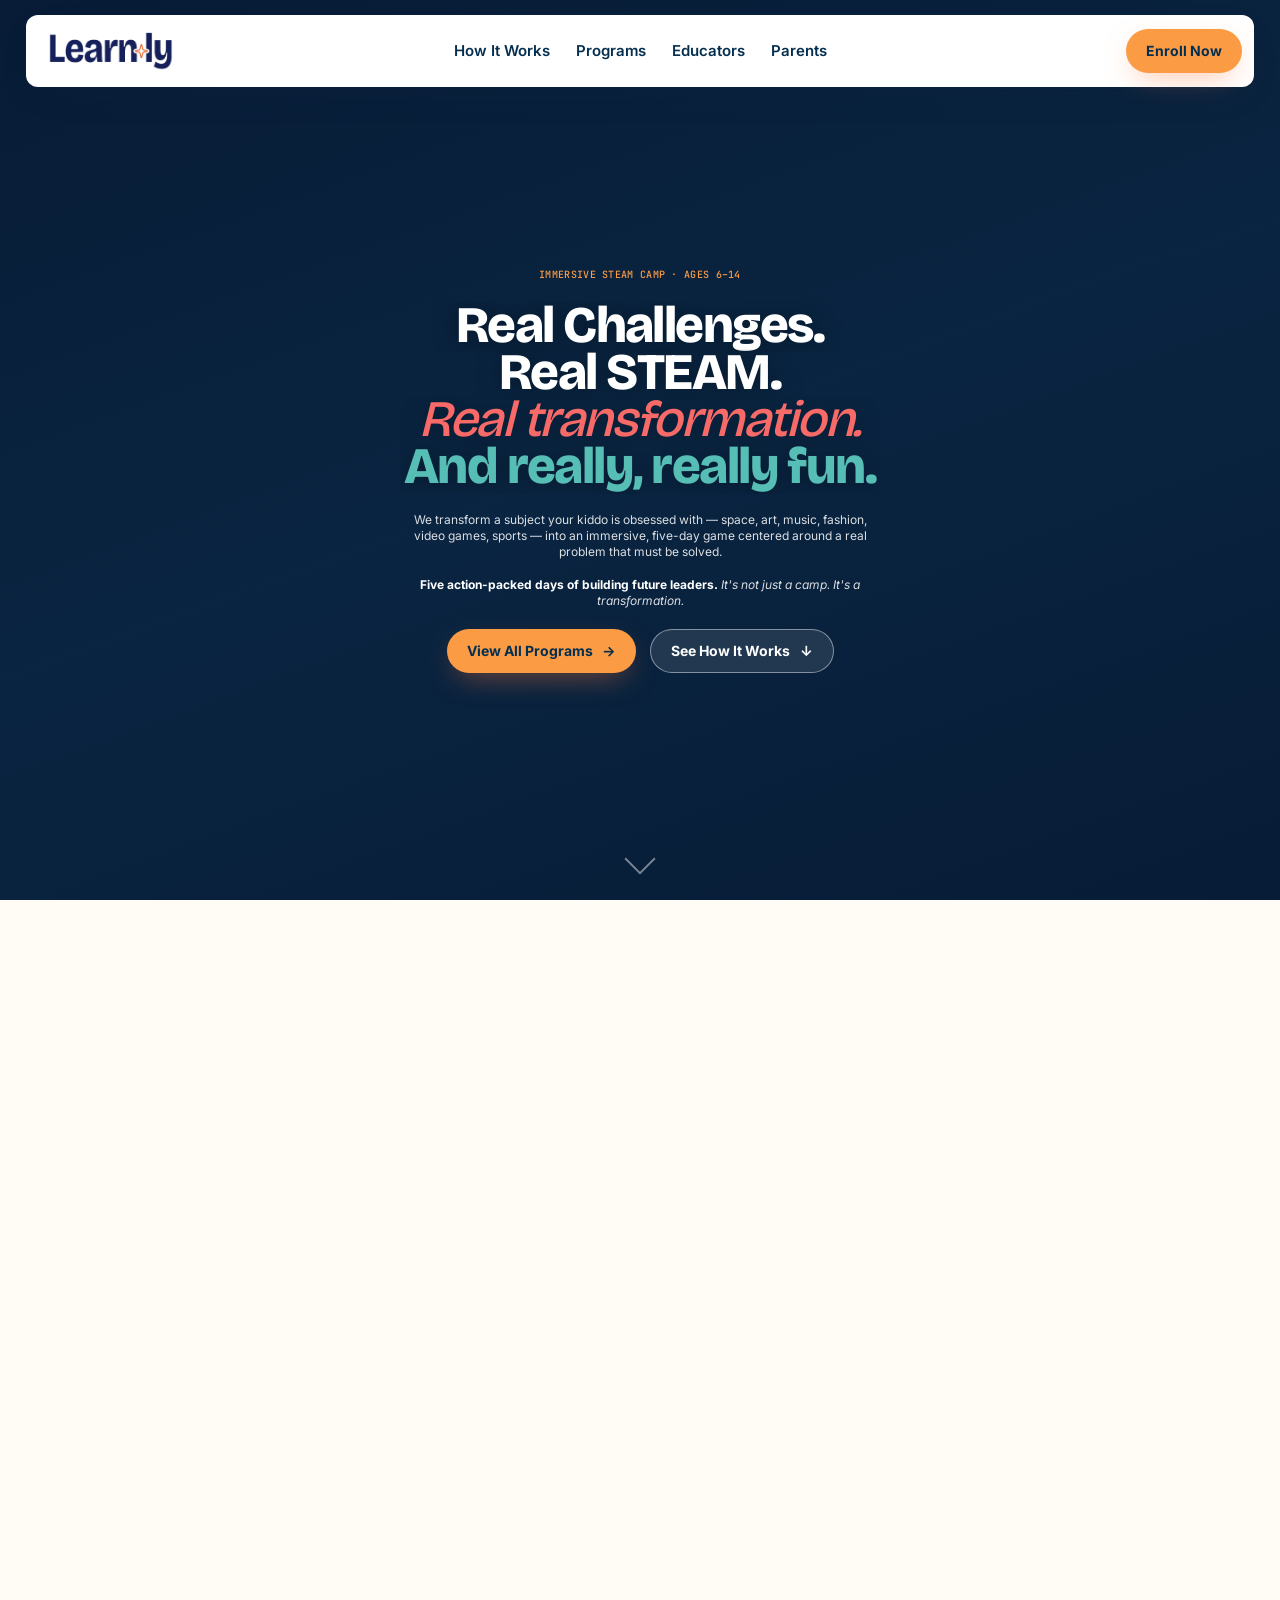
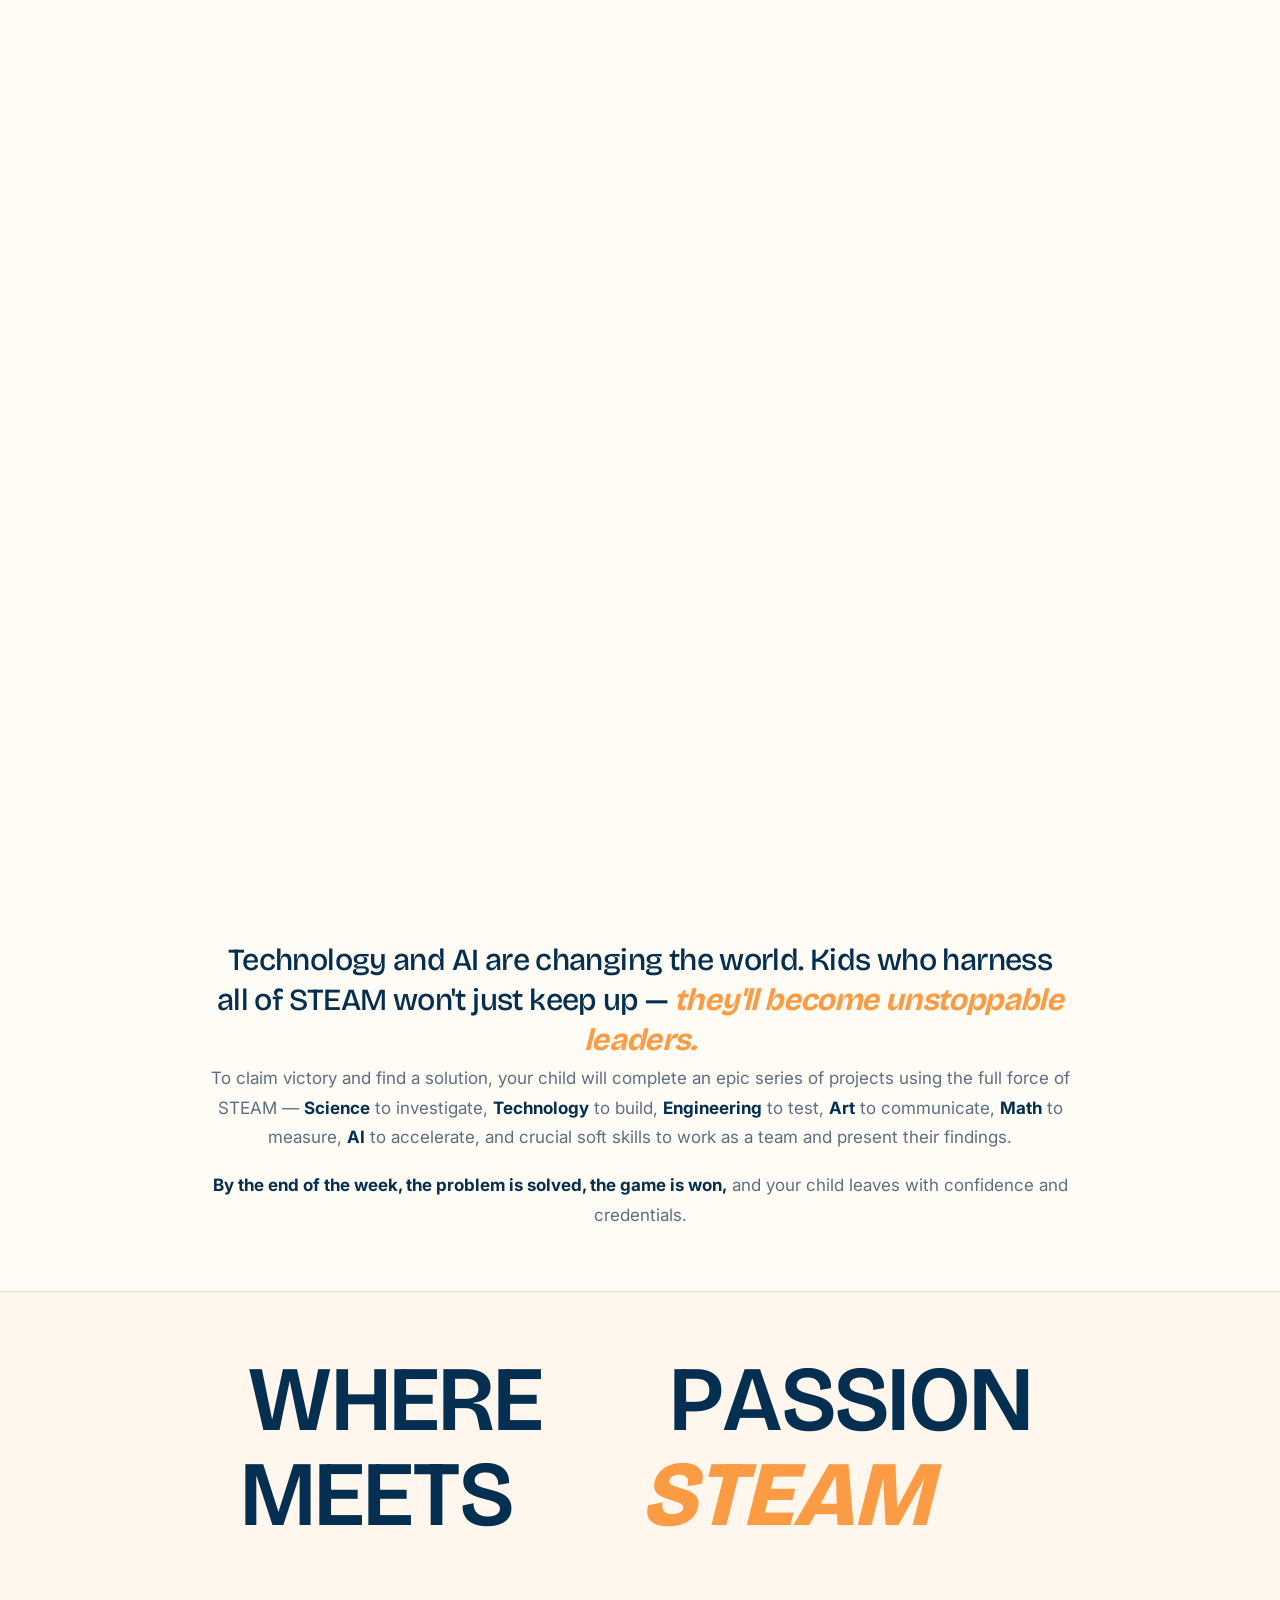
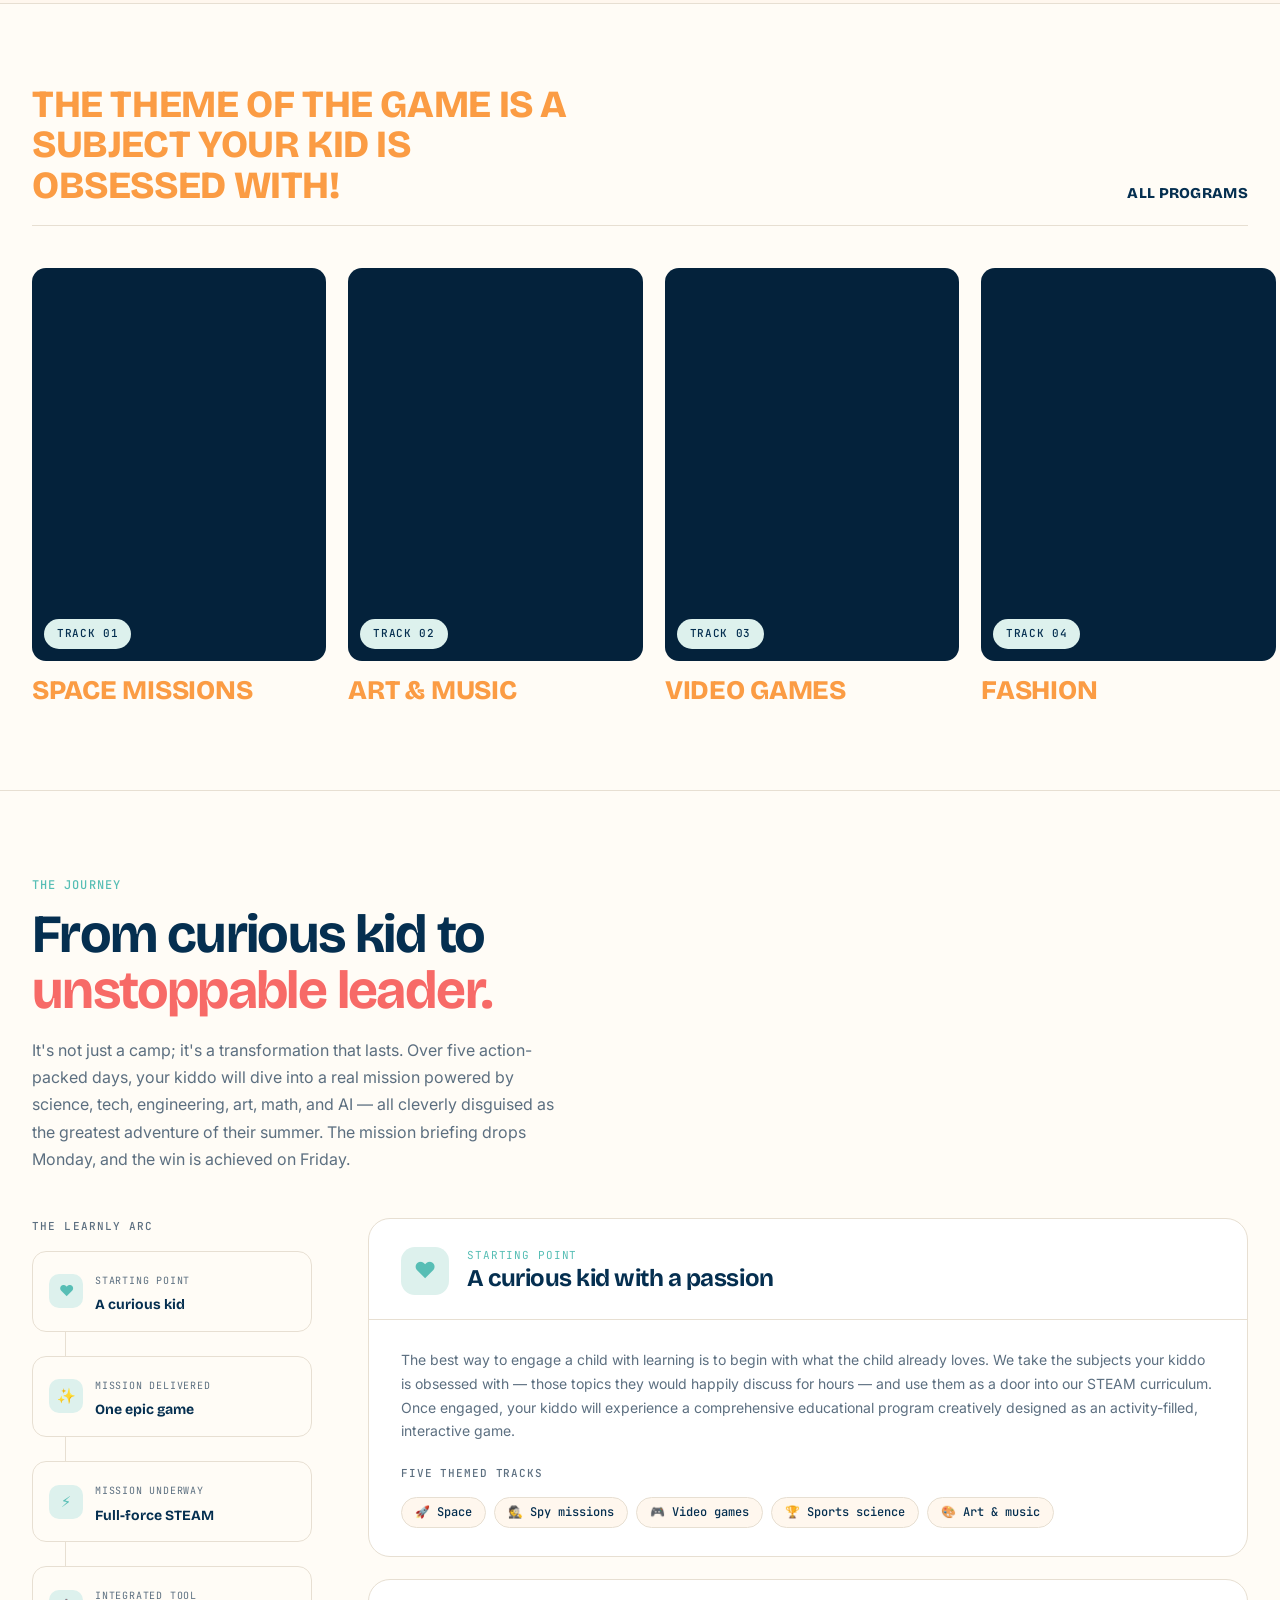
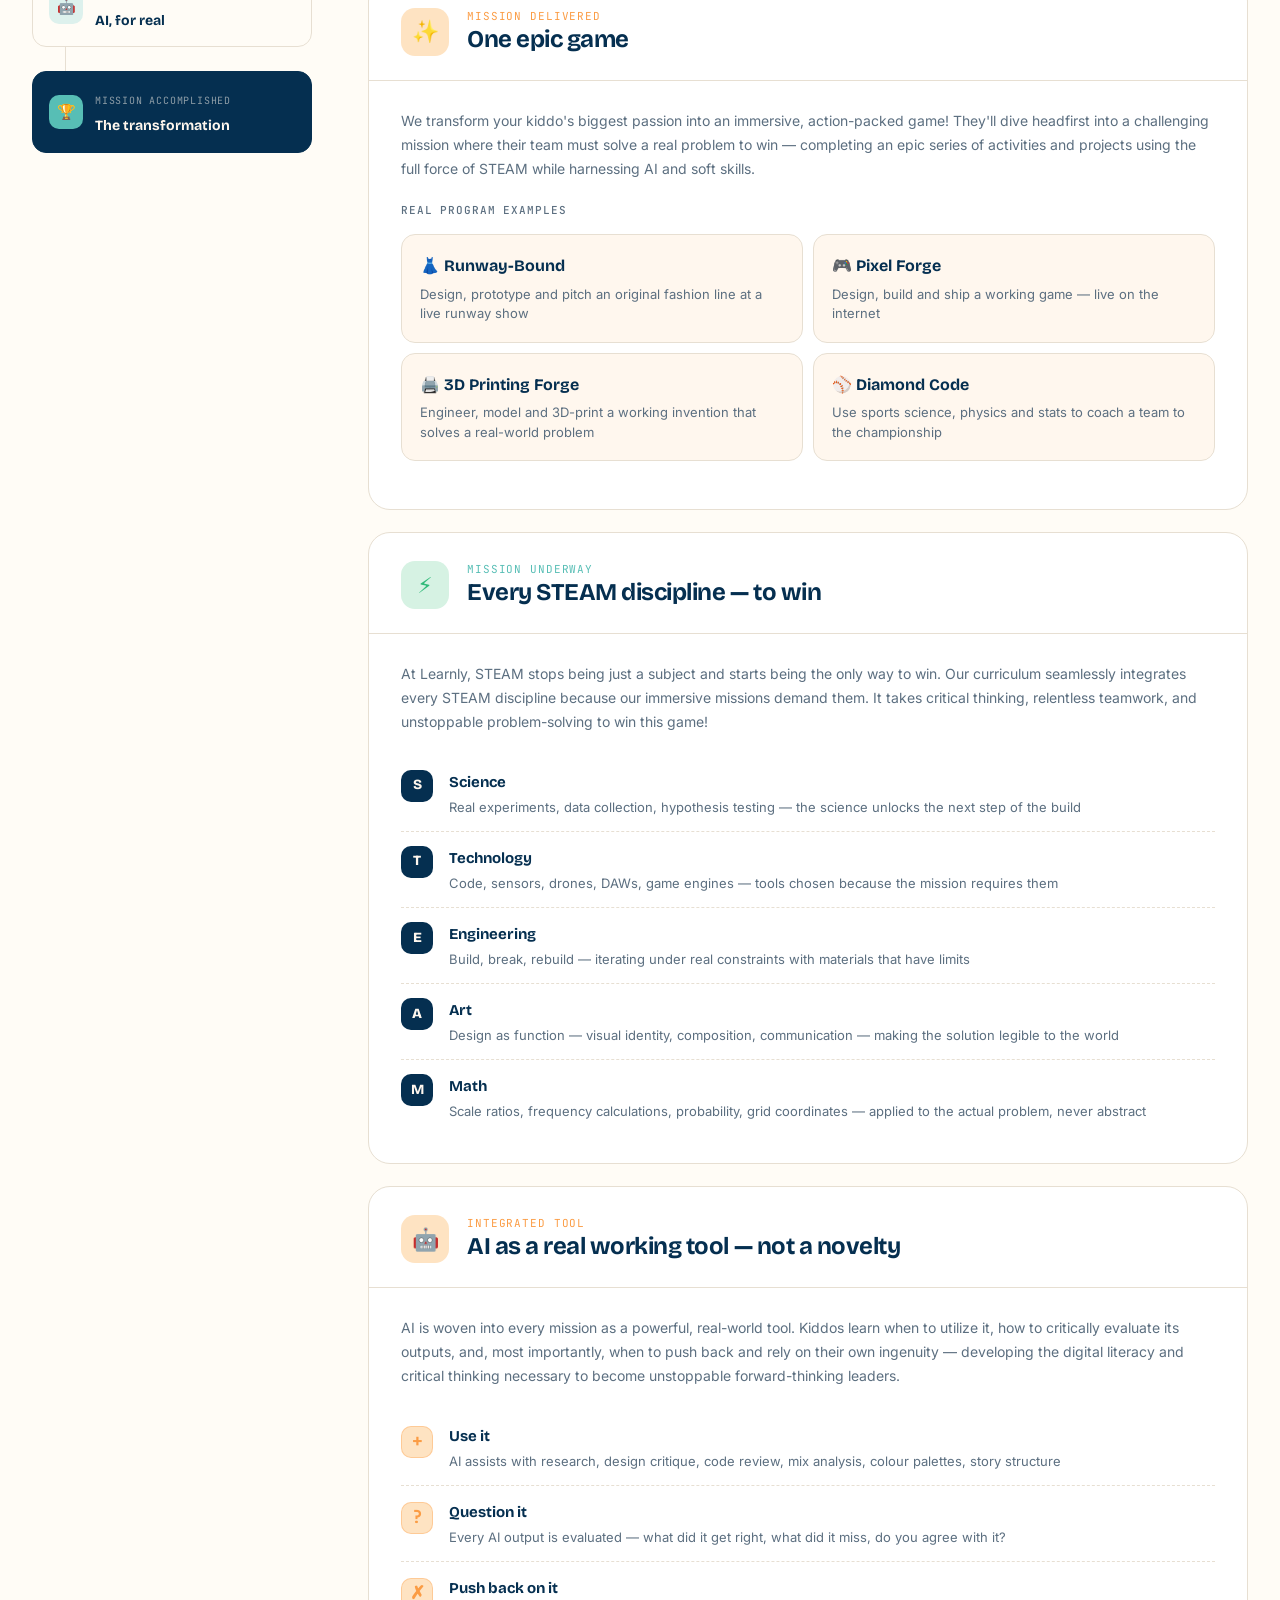
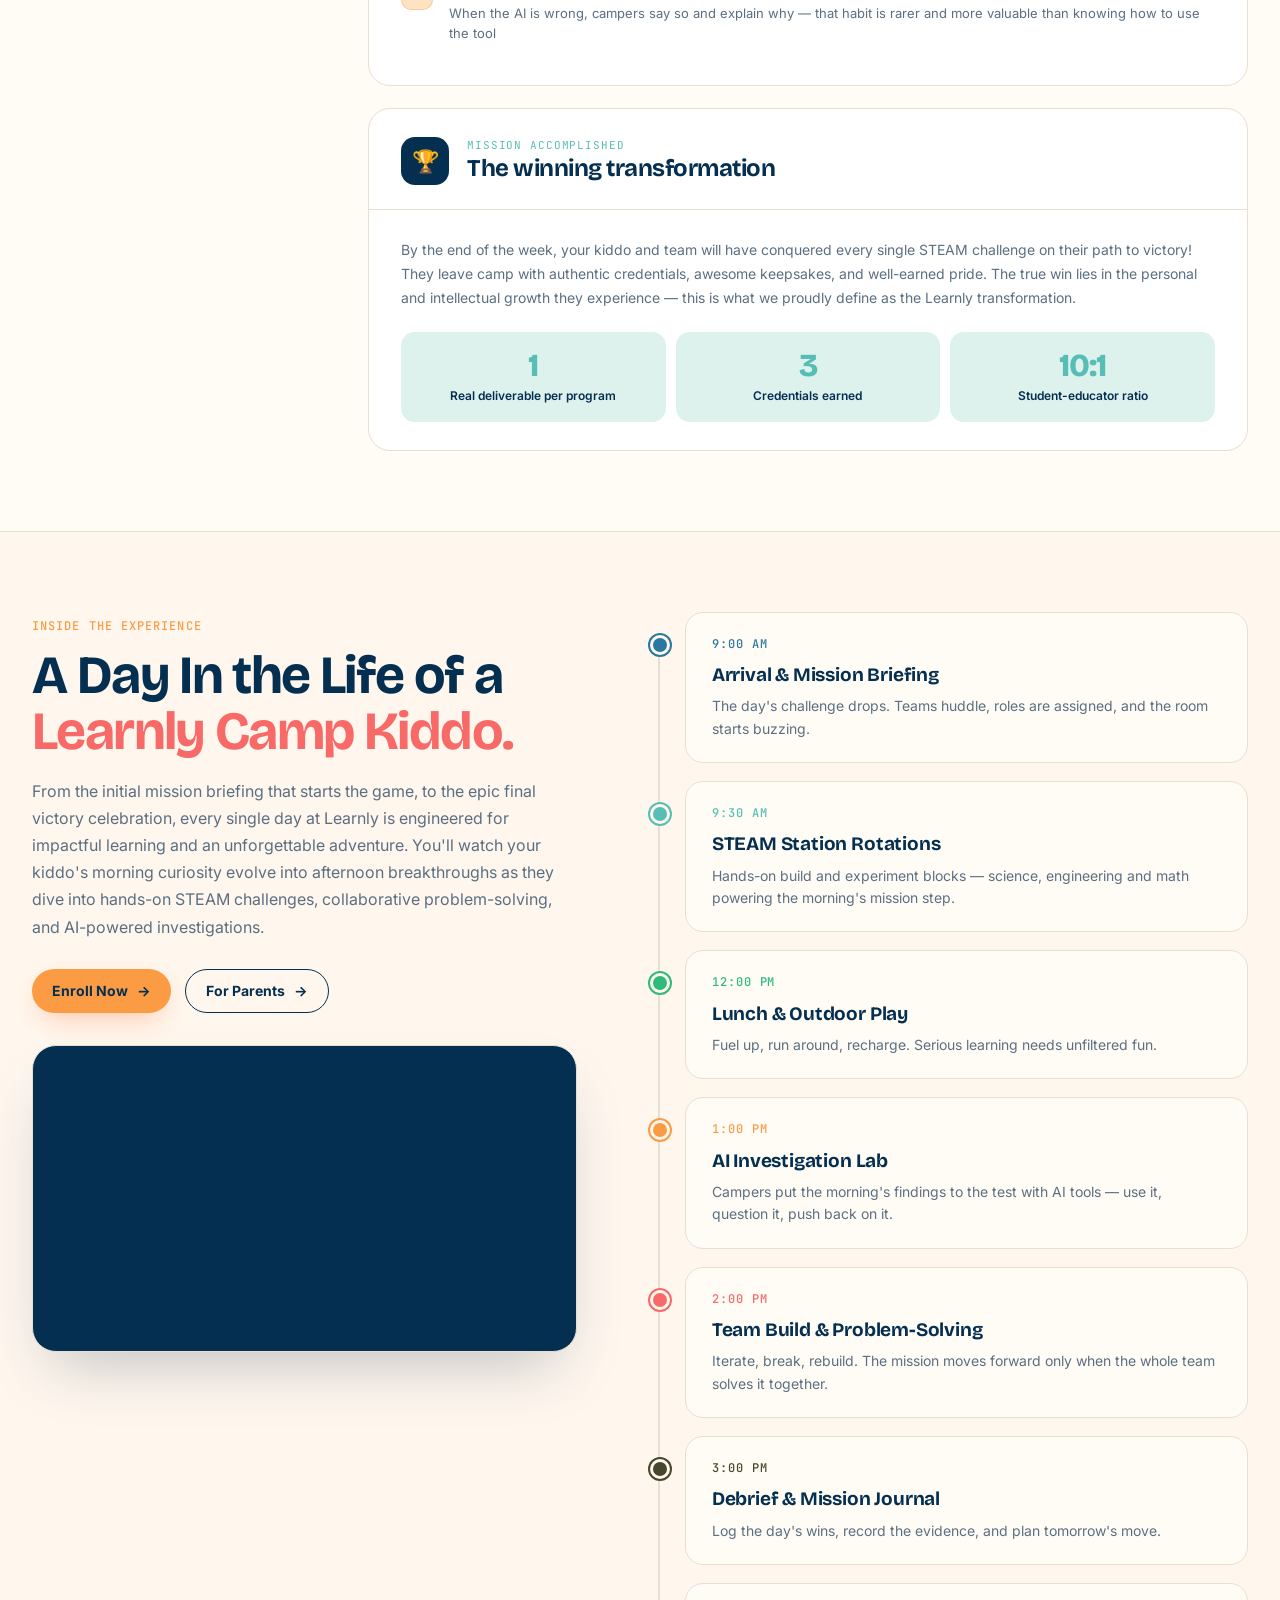
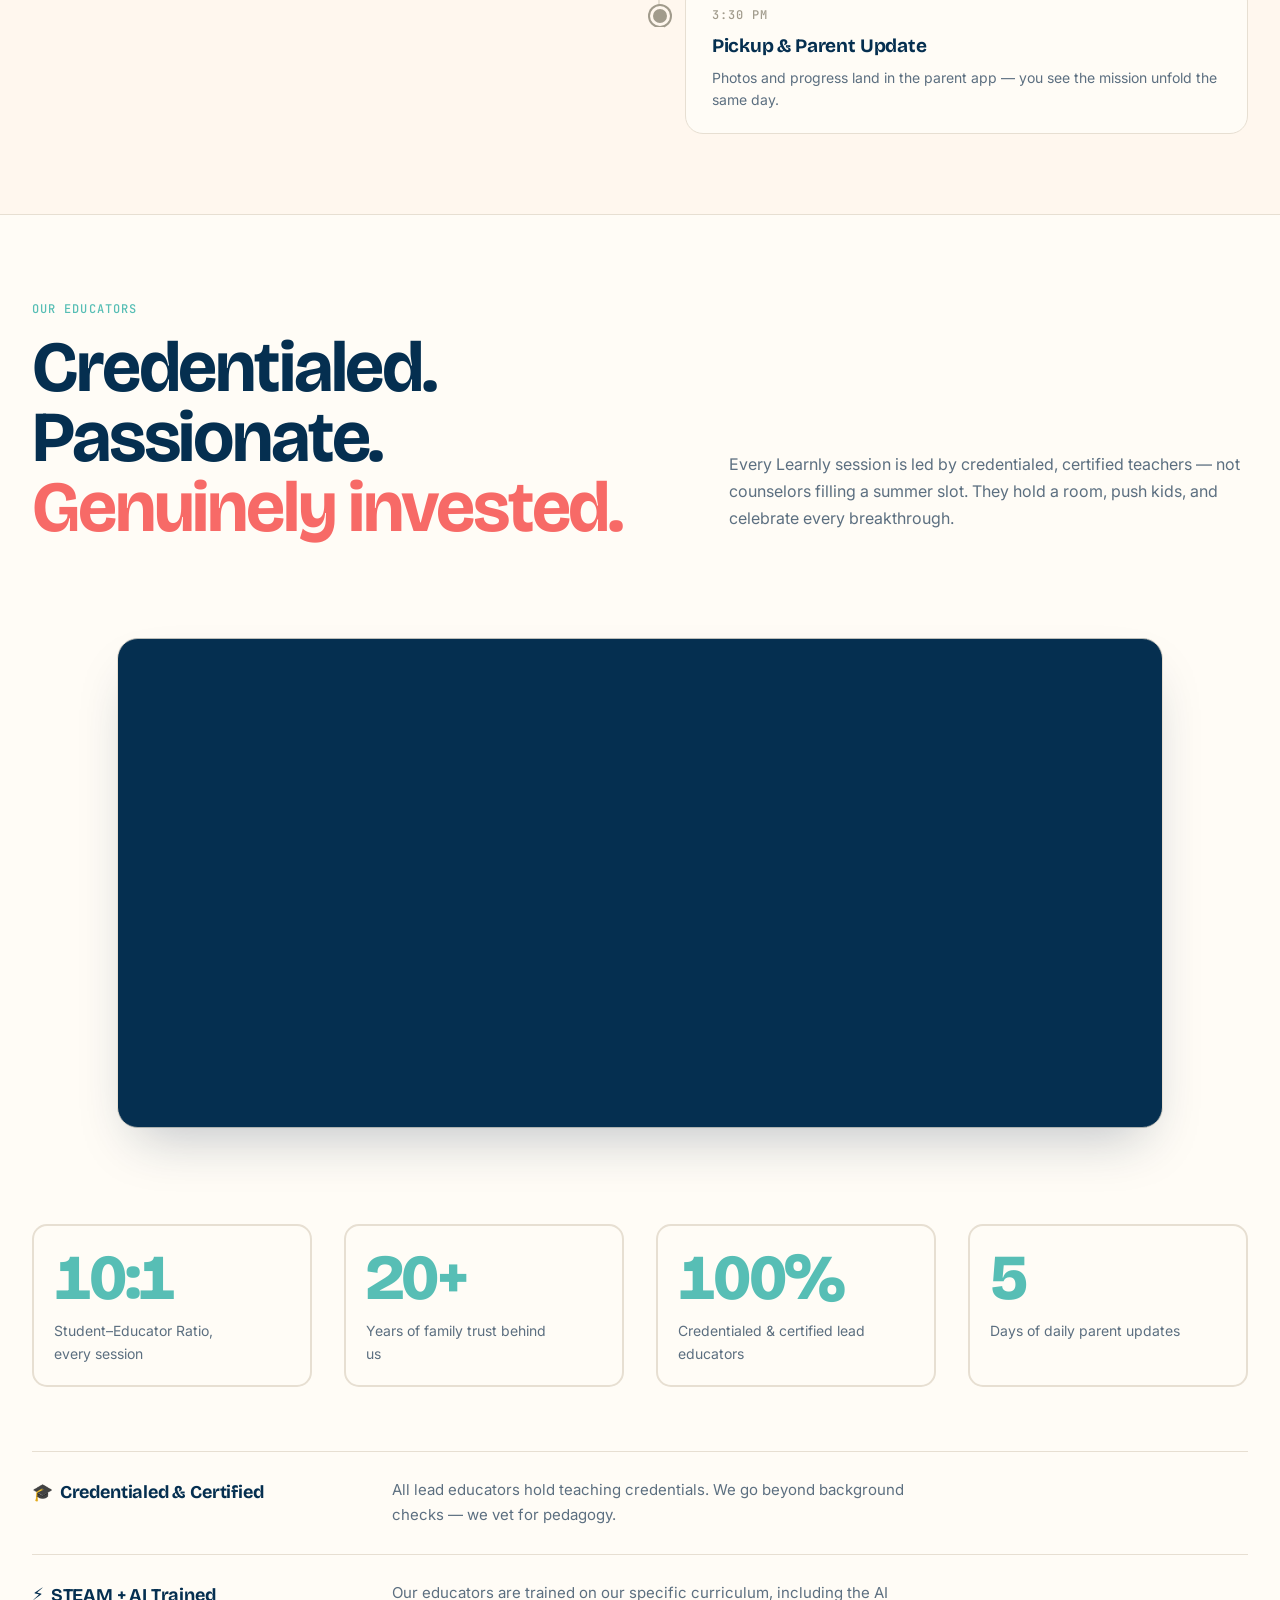
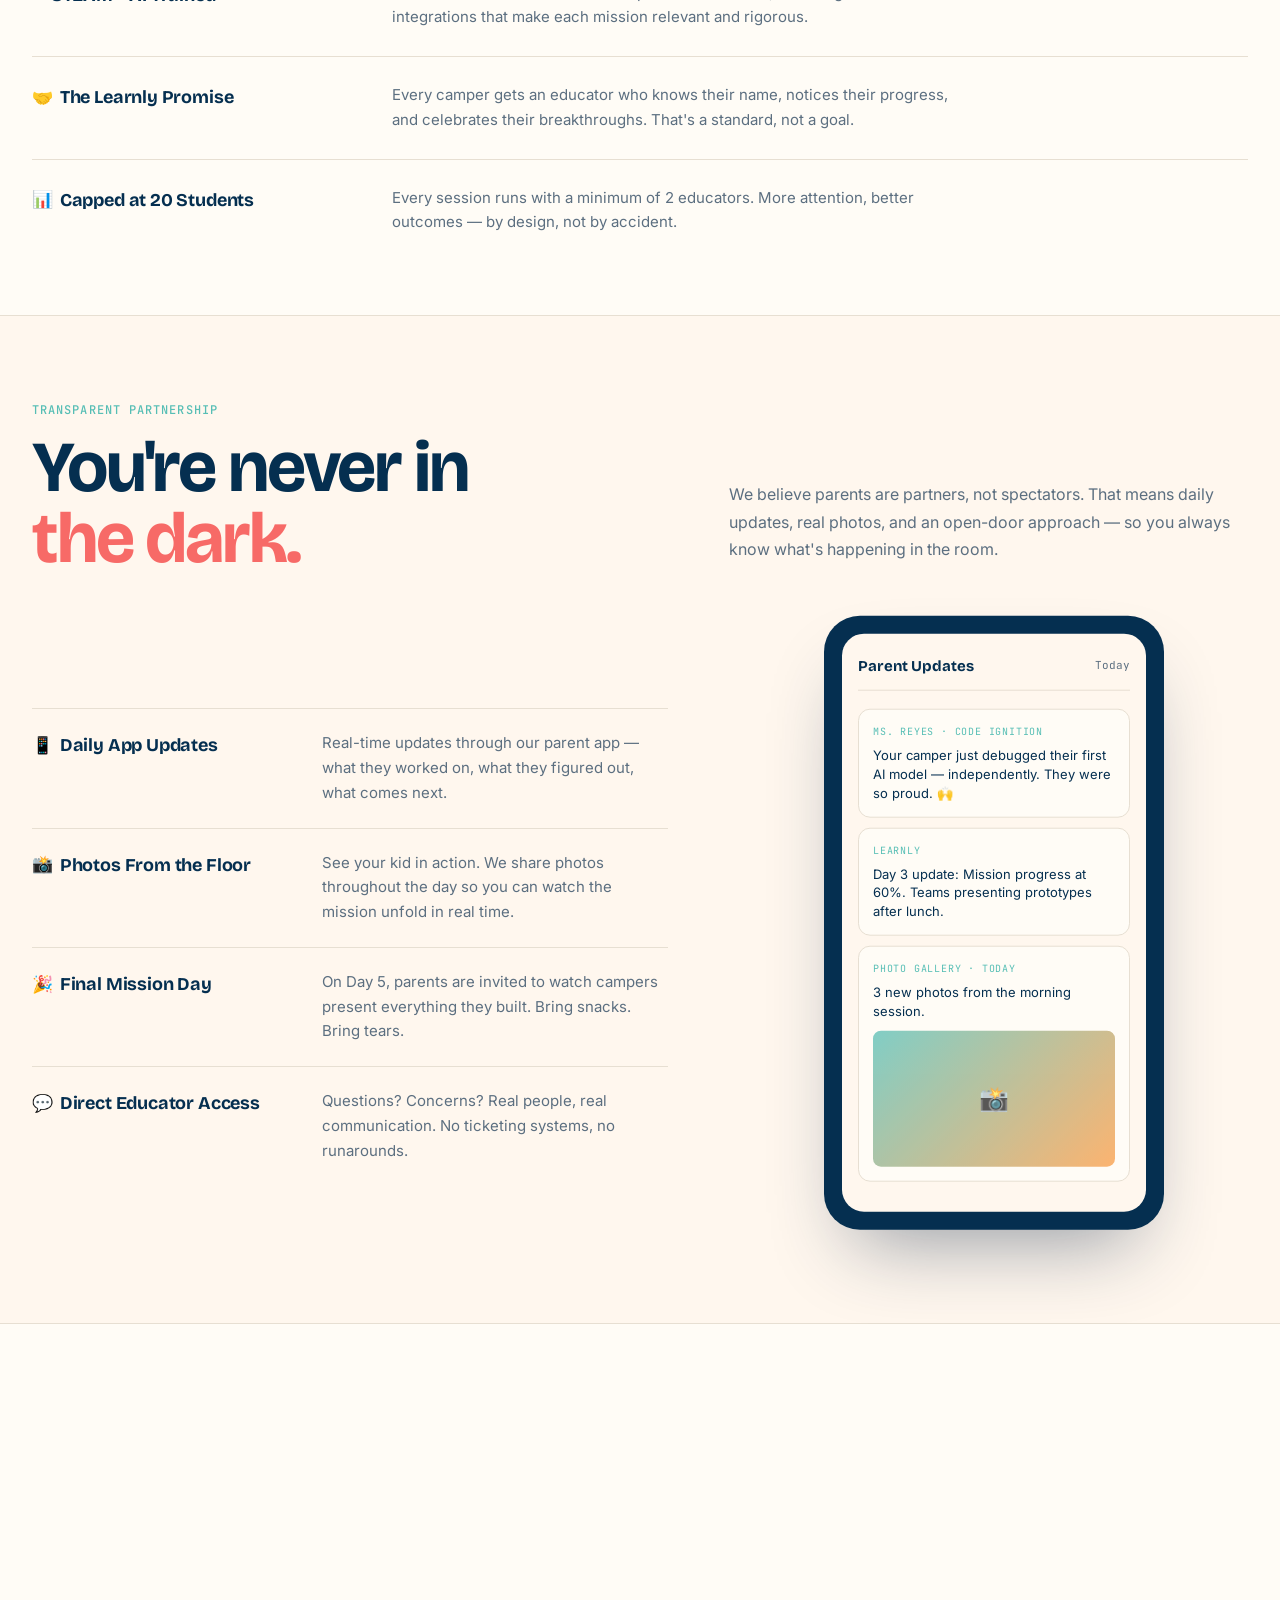
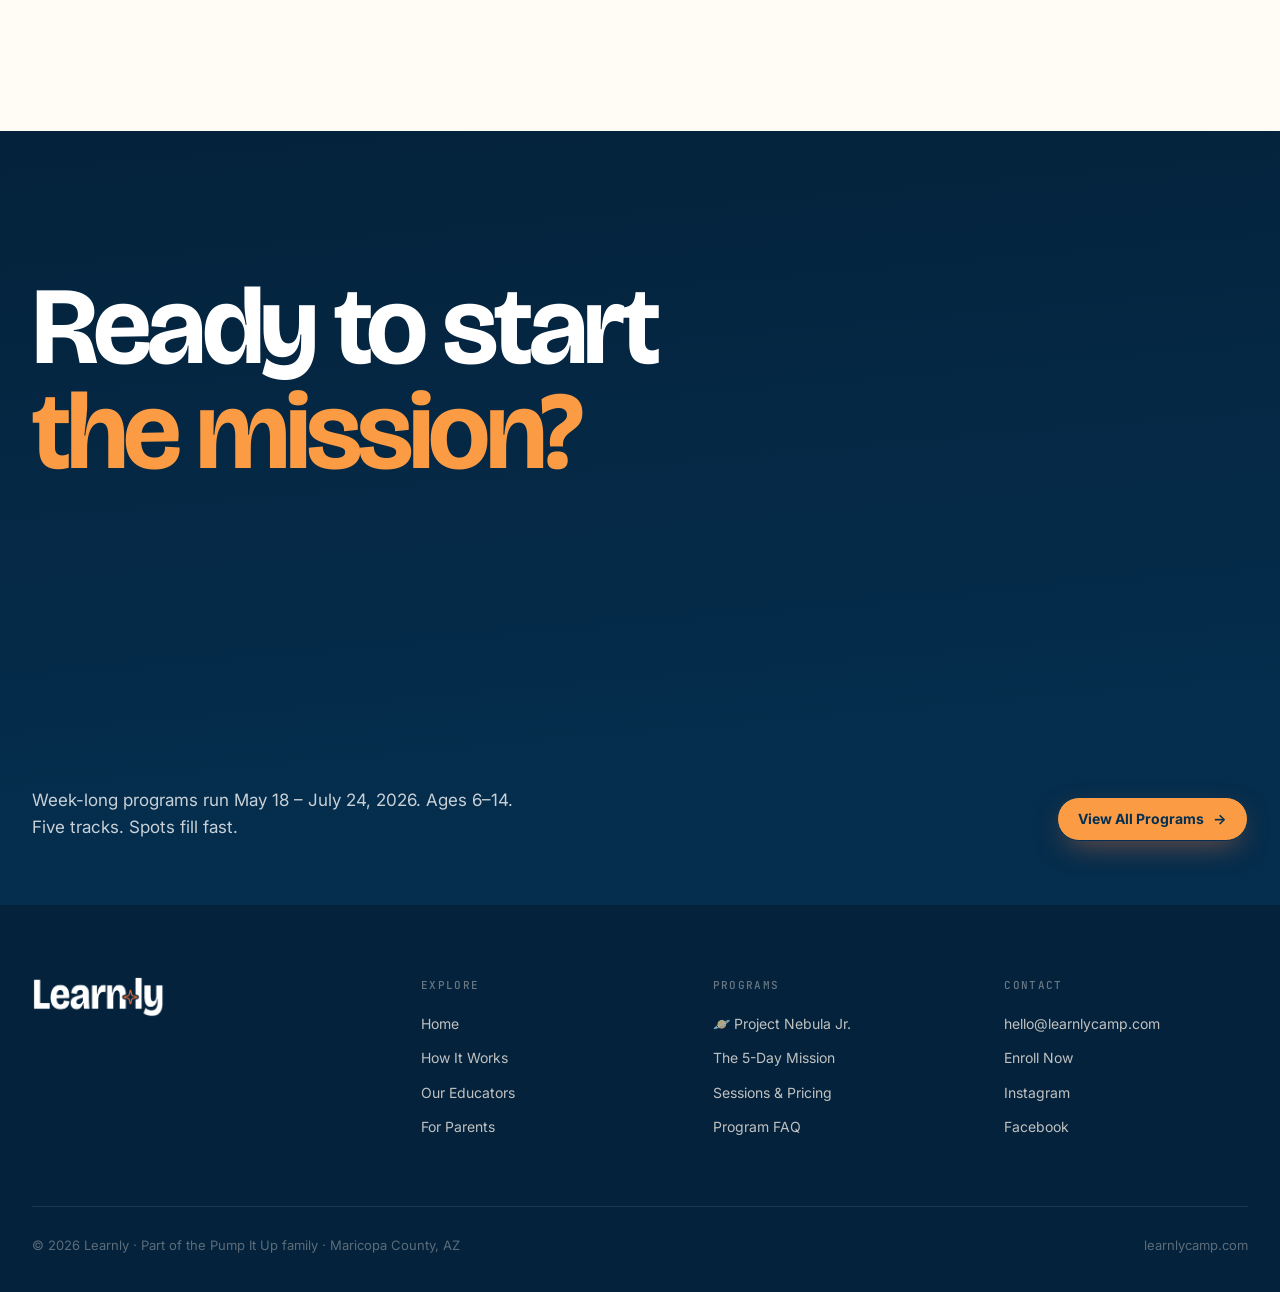
==== commit 08c85b1e: "newer version" ====
--- a/index.html
+++ b/index.html
@@ -102,6 +102,41 @@
   </div>
 </section>
 
+<section class="themes-section">
+  <div class="container">
+    <div class="rail-header" data-reveal>
+      <h2 class="rail-title">The theme of the game is a subject your kid is obsessed with!</h2>
+      <a href="project-nebula.html" class="rail-all">All Programs</a>
+    </div>
+  </div>
+  <div class="theme-rail" data-cursor="Drag" data-stagger>
+    <a class="theme-card" href="project-nebula.html">
+      <div class="theme-card-media"><video autoplay muted loop playsinline preload="metadata" src="assets/nebula-days.mp4"></video><span class="theme-tag">Track 01</span></div>
+      <div class="theme-card-title">Space Missions</div>
+    </a>
+    <a class="theme-card" href="project-nebula.html">
+      <div class="theme-card-media"><video autoplay muted loop playsinline preload="metadata" src="assets/educators.mp4"></video><span class="theme-tag">Track 02</span></div>
+      <div class="theme-card-title">Art &amp; Music</div>
+    </a>
+    <a class="theme-card" href="project-nebula.html">
+      <div class="theme-card-media"><video autoplay muted loop playsinline preload="metadata" src="assets/hero-loop.mp4"></video><span class="theme-tag">Track 03</span></div>
+      <div class="theme-card-title">Video Games</div>
+    </a>
+    <a class="theme-card" href="project-nebula.html">
+      <div class="theme-card-media"><video autoplay muted loop playsinline preload="metadata" src="assets/educators.mp4"></video><span class="theme-tag">Track 04</span></div>
+      <div class="theme-card-title">Fashion</div>
+    </a>
+    <a class="theme-card" href="project-nebula.html">
+      <div class="theme-card-media"><video autoplay muted loop playsinline preload="metadata" src="assets/nebula-days.mp4"></video><span class="theme-tag">Track 05</span></div>
+      <div class="theme-card-title">Sports Science</div>
+    </a>
+    <a class="theme-card" href="project-nebula.html">
+      <div class="theme-card-media"><video autoplay muted loop playsinline preload="metadata" src="assets/hero-loop.mp4"></video><span class="theme-tag">Track 06</span></div>
+      <div class="theme-card-title">Spy Missions</div>
+    </a>
+  </div>
+</section>
+
 <section class="journey" id="journey">
   <div class="container">
     <div class="section-header" data-reveal>
@@ -111,7 +146,7 @@
     </div>
     <div class="flow-grid">
 
-      <aside class="flow-sidebar" data-cursor="Scroll" aria-label="Journey steps">
+      <aside class="flow-sidebar" data-cursor="View" aria-label="Journey steps">
         <div class="sidebar-label">The Learnly Arc</div>
         <div class="sidebar-nodes">
           <a class="sn active" data-target="panel-start"><span class="sn-icon">❤️</span><span><span class="sn-step">Starting point</span><br><span class="sn-label">A curious kid</span></span></a>
--- a/css/home.css
+++ b/css/home.css
@@ -165,8 +165,8 @@
   display: inline-block;
   vertical-align: middle;
   overflow: hidden;
-  border-radius: 18px;
-  width: clamp(64px, 8.5vw, 130px);
+  border-radius: 16px;
+  width: clamp(56px, 7vw, 104px);
   aspect-ratio: 4 / 3;
   transform: scale(0);
   transition: transform 0.55s var(--ease-bounce);
@@ -842,3 +842,178 @@
   min-width: 2ch;
   text-align: right;
 }
+
+.themes-section {
+  background: var(--paper);
+  border-bottom: 1px solid var(--line);
+  padding-bottom: 64px;
+}
+
+.rail-header {
+  display: flex;
+  justify-content: space-between;
+  align-items: flex-end;
+  gap: 32px;
+  padding-bottom: 20px;
+  margin-bottom: 36px;
+  border-bottom: 1px solid var(--line);
+}
+
+.rail-title {
+  font-family: var(--font-display);
+  font-size: clamp(24px, 3vw, 42px);
+  font-weight: 800;
+  text-transform: uppercase;
+  color: var(--orange);
+  letter-spacing: -0.01em;
+  line-height: 1.05;
+  margin-bottom: 0;
+  max-width: 22ch;
+}
+
+.rail-all {
+  display: inline-flex;
+  align-items: center;
+  gap: 12px;
+  font-family: var(--font-display);
+  font-size: 15px;
+  font-weight: 800;
+  text-transform: uppercase;
+  letter-spacing: 0.02em;
+  color: var(--navy);
+  text-decoration: none;
+  white-space: nowrap;
+  flex-shrink: 0;
+  transition: color 0.25s;
+}
+
+.rail-all:hover {
+  color: var(--orange);
+}
+
+.rail-all-arrow {
+  color: var(--orange);
+  font-size: 20px;
+  transition: transform 0.3s var(--ease-out);
+}
+
+.rail-all:hover .rail-all-arrow {
+  transform: translateX(5px);
+}
+
+.theme-rail {
+  display: flex;
+  gap: 22px;
+  overflow-x: auto;
+  scroll-snap-type: x proximity;
+  padding: 6px max(calc((100vw - 1280px) / 2 + 32px), 32px) 22px;
+  scroll-padding-inline: max(calc((100vw - 1280px) / 2 + 32px), 32px);
+  cursor: grab;
+  scrollbar-width: none;
+  -ms-overflow-style: none;
+}
+
+.theme-rail::-webkit-scrollbar {
+  display: none;
+}
+
+.theme-rail.dragging,
+.theme-rail.gliding {
+  scroll-snap-type: none;
+}
+
+.theme-rail.dragging {
+  cursor: grabbing;
+  user-select: none;
+}
+
+.theme-card {
+  flex: 0 0 clamp(220px, 23vw, 310px);
+  scroll-snap-align: start;
+  text-decoration: none;
+}
+
+.theme-card-media {
+  position: relative;
+  aspect-ratio: 3 / 4;
+  border-radius: 14px;
+  overflow: hidden;
+  background: var(--navy-deep);
+}
+
+.theme-card-media video {
+  width: 100%;
+  height: 100%;
+  object-fit: cover;
+  display: block;
+  transform: scale(1.02);
+  transition: transform 0.9s var(--ease-out);
+}
+
+.theme-card:hover .theme-card-media video {
+  transform: scale(1.1);
+}
+
+.theme-tag {
+  position: absolute;
+  left: 12px;
+  bottom: 12px;
+  background: var(--teal-soft);
+  color: var(--navy);
+  font-family: var(--font-mono);
+  font-size: 11px;
+  font-weight: 500;
+  text-transform: uppercase;
+  letter-spacing: 0.06em;
+  padding: 6px 13px;
+  border-radius: 999px;
+}
+
+.theme-card-title {
+  font-family: var(--font-display);
+  font-size: clamp(20px, 2.1vw, 29px);
+  font-weight: 800;
+  text-transform: uppercase;
+  color: var(--orange);
+  letter-spacing: -0.01em;
+  line-height: 1.02;
+  margin-top: 16px;
+  transition: color 0.25s;
+}
+
+.theme-card:hover .theme-card-title {
+  color: var(--navy);
+}
+
+@media (max-width: 767px) {
+  .rail-header {
+    flex-direction: column;
+    align-items: flex-start;
+    gap: 18px;
+  }
+
+  .theme-card {
+    flex-basis: 240px;
+  }
+}
+
+.theme-rail,
+.theme-card,
+.theme-card * {
+  user-select: none;
+  -webkit-user-drag: none;
+}
+
+@media (max-width: 600px) {
+  .theme-rail {
+    padding-left: 20px;
+    padding-right: 20px;
+    scroll-padding-inline: 20px;
+    gap: 14px;
+  }
+
+  .theme-card {
+    flex-basis: 200px;
+  }
+
+}
--- a/css/learnly.css
+++ b/css/learnly.css
@@ -690,6 +690,7 @@
   position: sticky;
   top: 0;
   min-height: 100vh;
+  min-height: 100svh;
   overflow: hidden;
   display: flex;
   flex-direction: column;
@@ -1766,24 +1767,39 @@
   display: block;
   width: 48px;
   height: 48px;
-  transform: scale(0.2);
-  background-color: var(--cream);
-  border: 1px solid var(--navy);
+  transform: scale(0);
+  background-color: var(--orange);
   border-radius: 50%;
-  transition: transform 0.25s ease-in-out, background-color 0.4s, border-color 0.1s ease 0.3s;
-}
-
-.cursor.pointer .cursor-bg::before {
-  transform: scale(0.15);
-  background-color: var(--orange);
-  border-color: var(--orange);
+  transition: transform 0.25s ease-in-out, background-color 0.4s;
 }
 
 .cursor.label .cursor-bg::before {
   transform: scale(1.7);
-  background-color: var(--orange);
-  border-color: transparent;
-  transition-delay: 0s;
+}
+
+.cursor-spark {
+  position: absolute;
+  top: -17px;
+  left: -17px;
+  width: 34px;
+  height: 34px;
+  transition: transform 0.35s var(--ease-out), opacity 0.25s ease;
+  filter: drop-shadow(0 2px 6px rgba(5, 47, 80, 0.25));
+}
+
+.cursor-spark svg {
+  display: block;
+  width: 100%;
+  height: 100%;
+}
+
+.cursor.pointer .cursor-spark {
+  transform: scale(0.6) rotate(45deg);
+}
+
+.cursor.label .cursor-spark {
+  transform: scale(0) rotate(120deg);
+  opacity: 0;
 }
 
 .cursor-text {
@@ -1810,6 +1826,7 @@
 .cursor.label .cursor-text {
   opacity: 1;
   transform: scale(1) rotate(0deg);
+  transition-delay: 0.09s;
 }
 
 @media (pointer: coarse), (prefers-reduced-motion: reduce) {
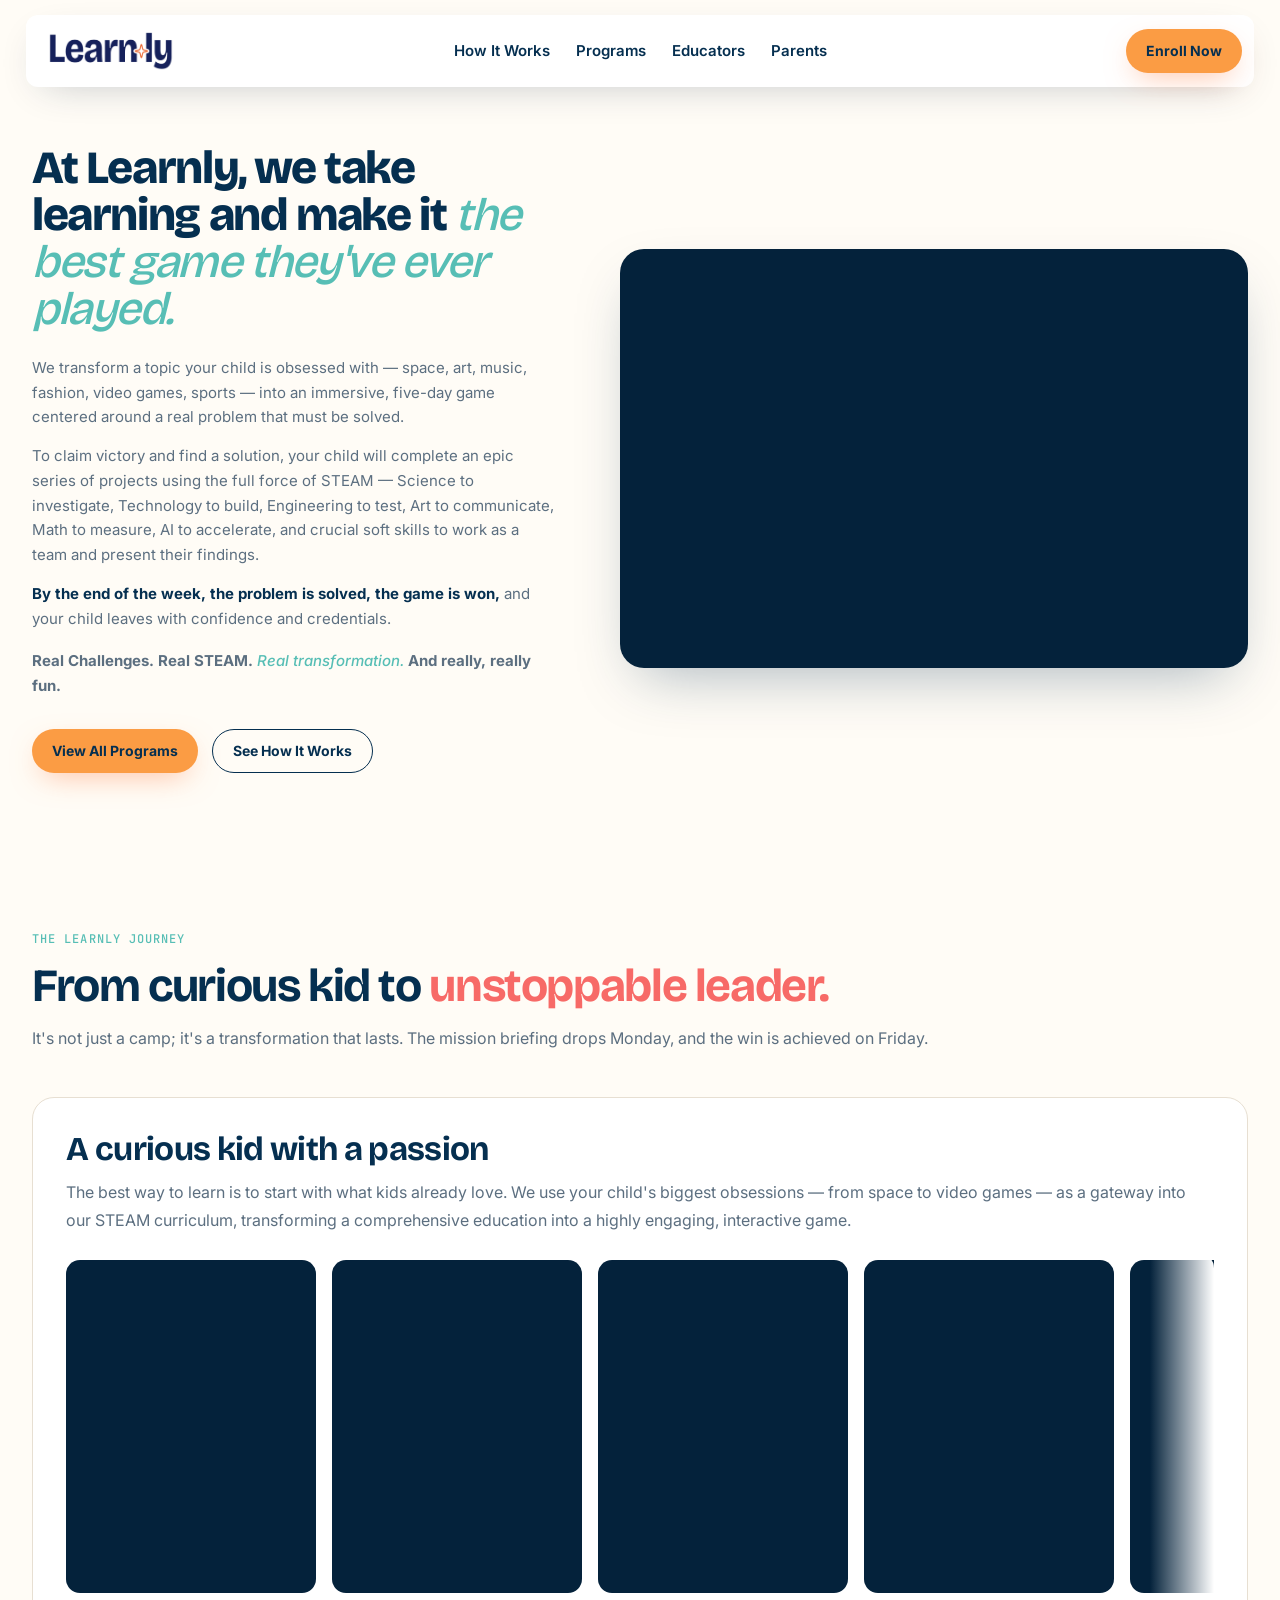
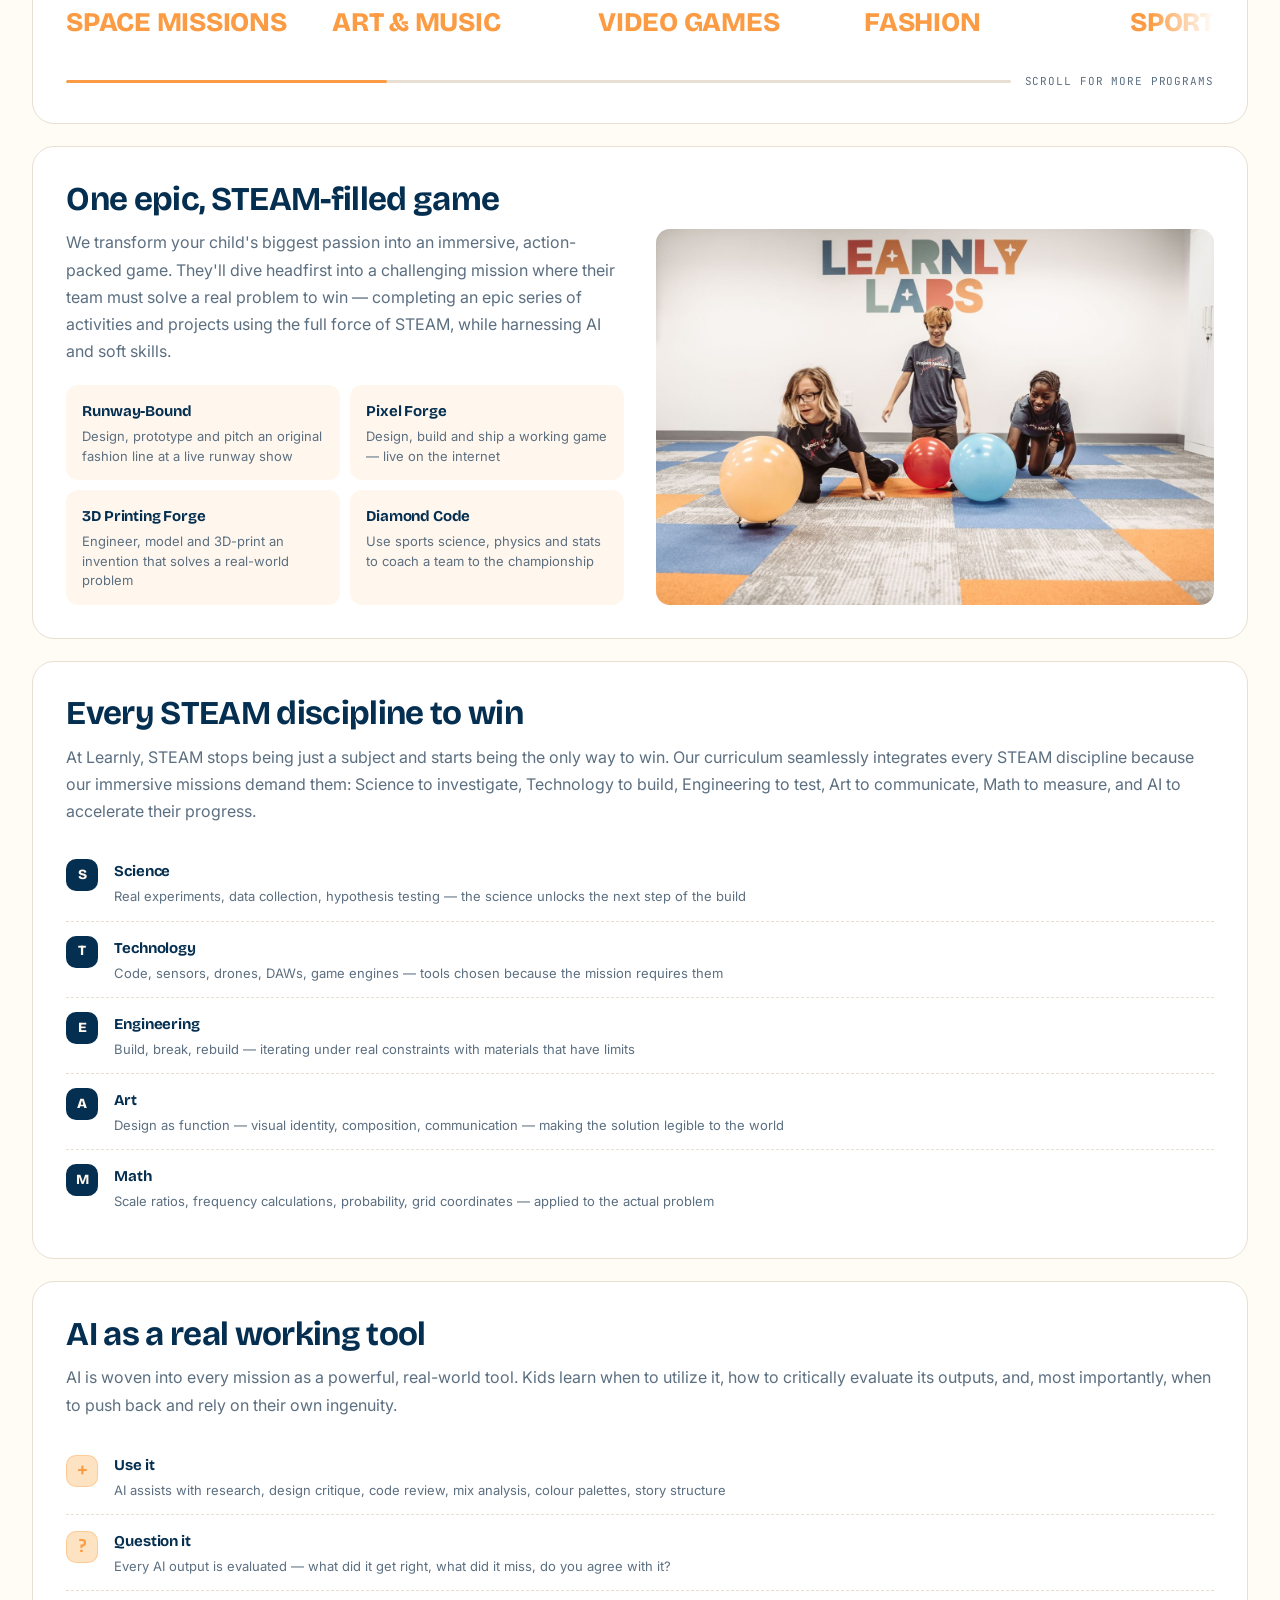
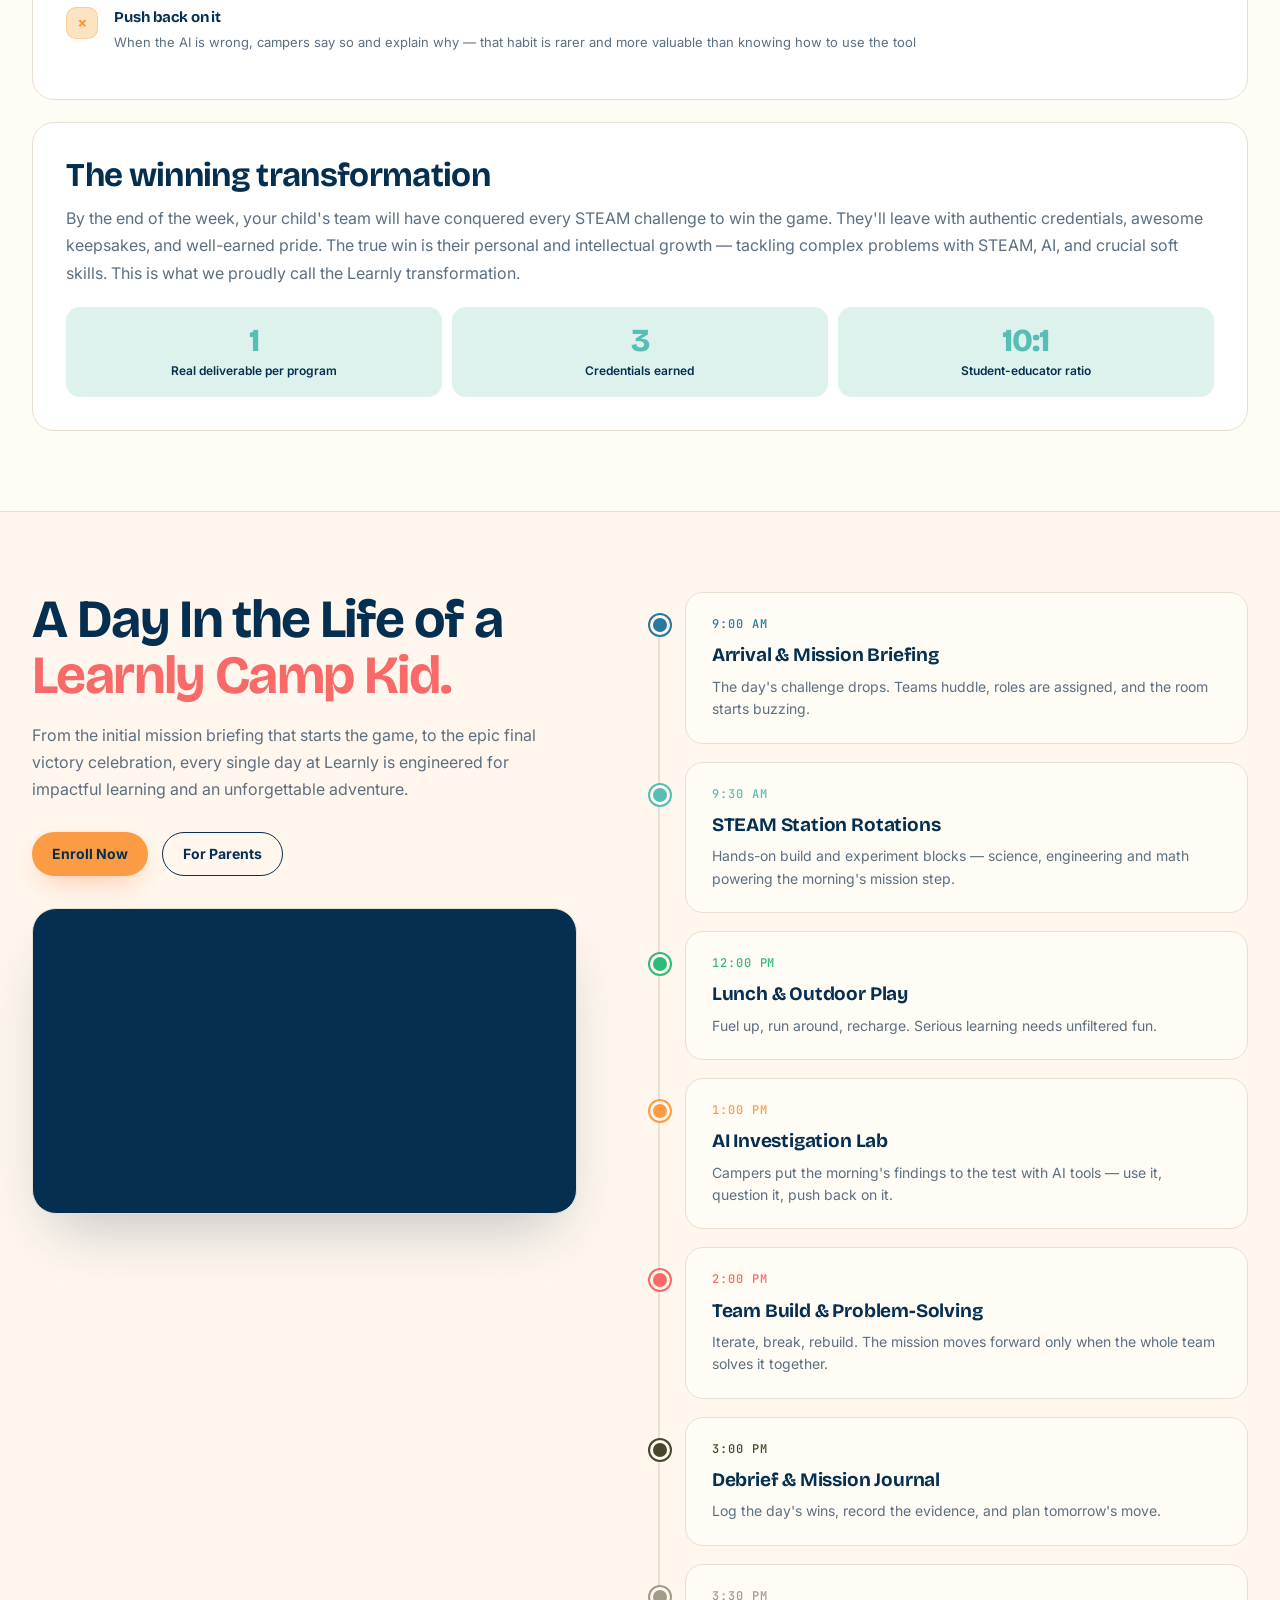
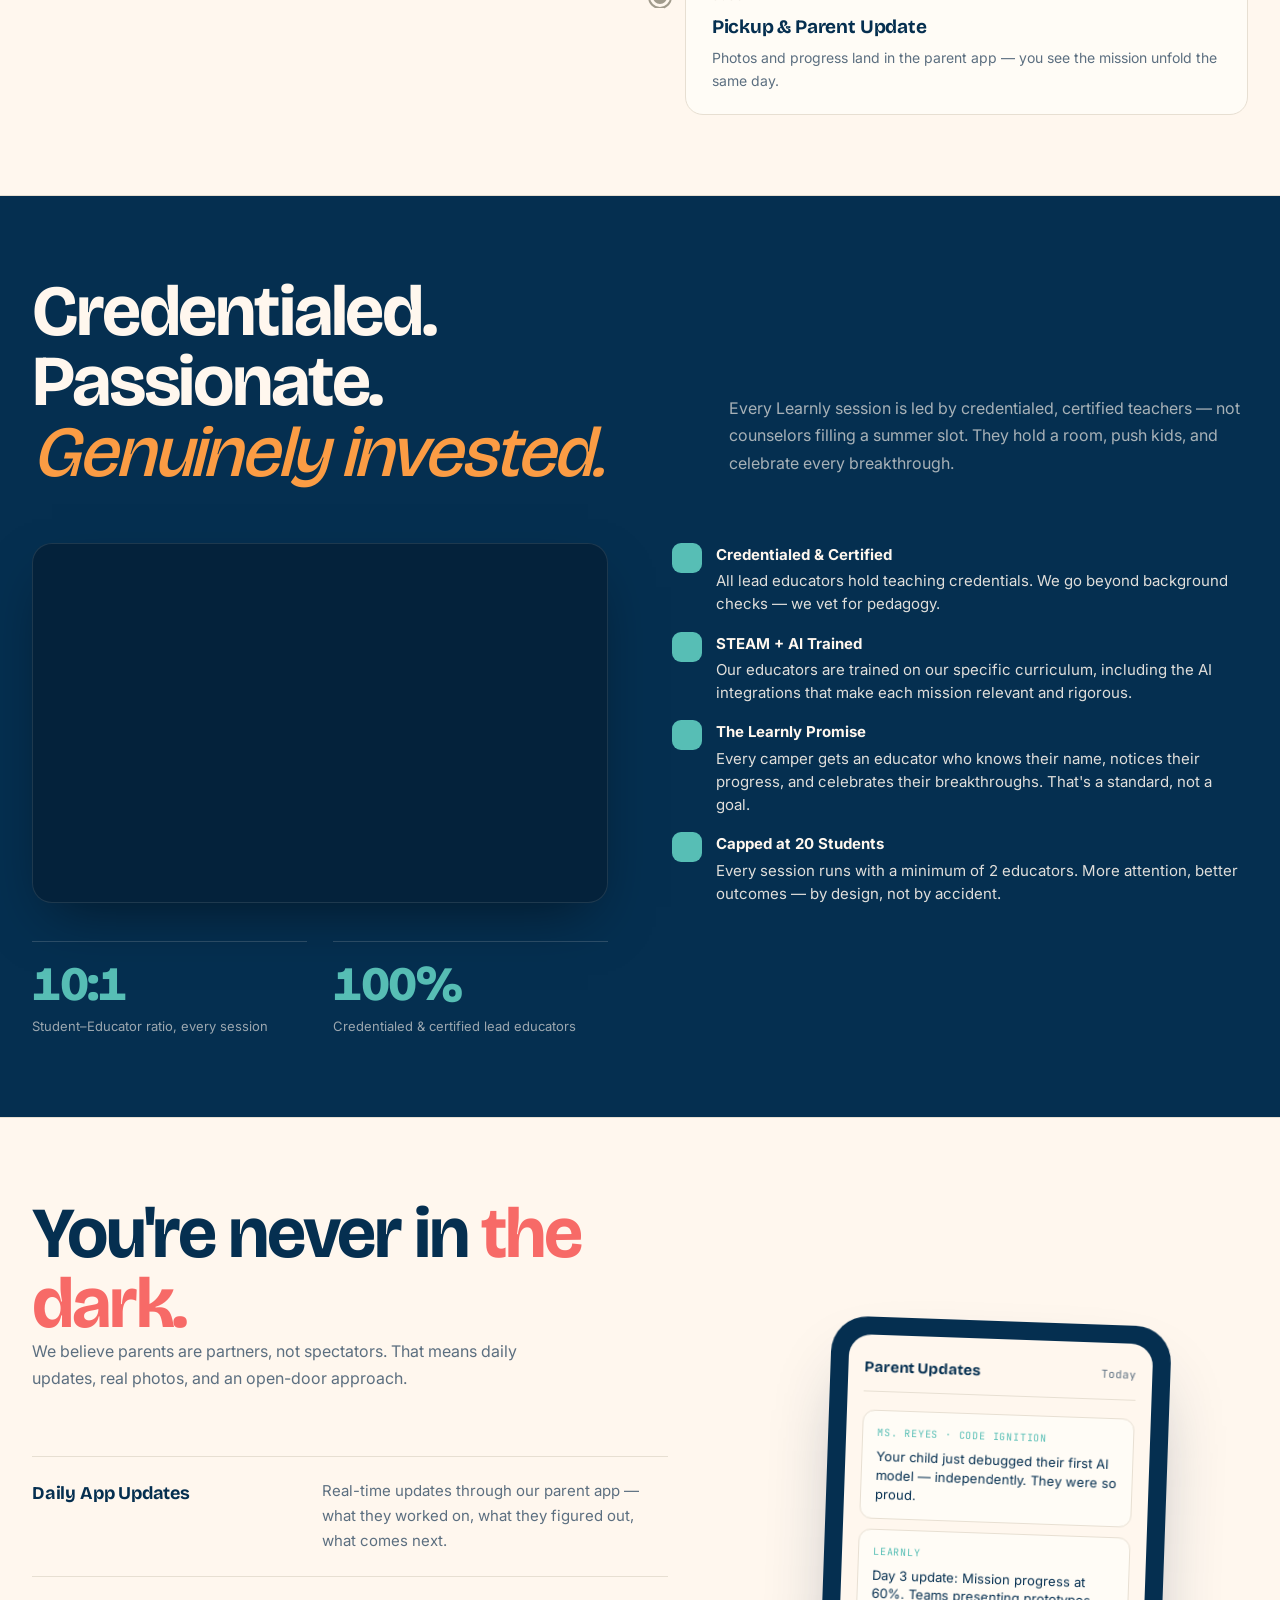
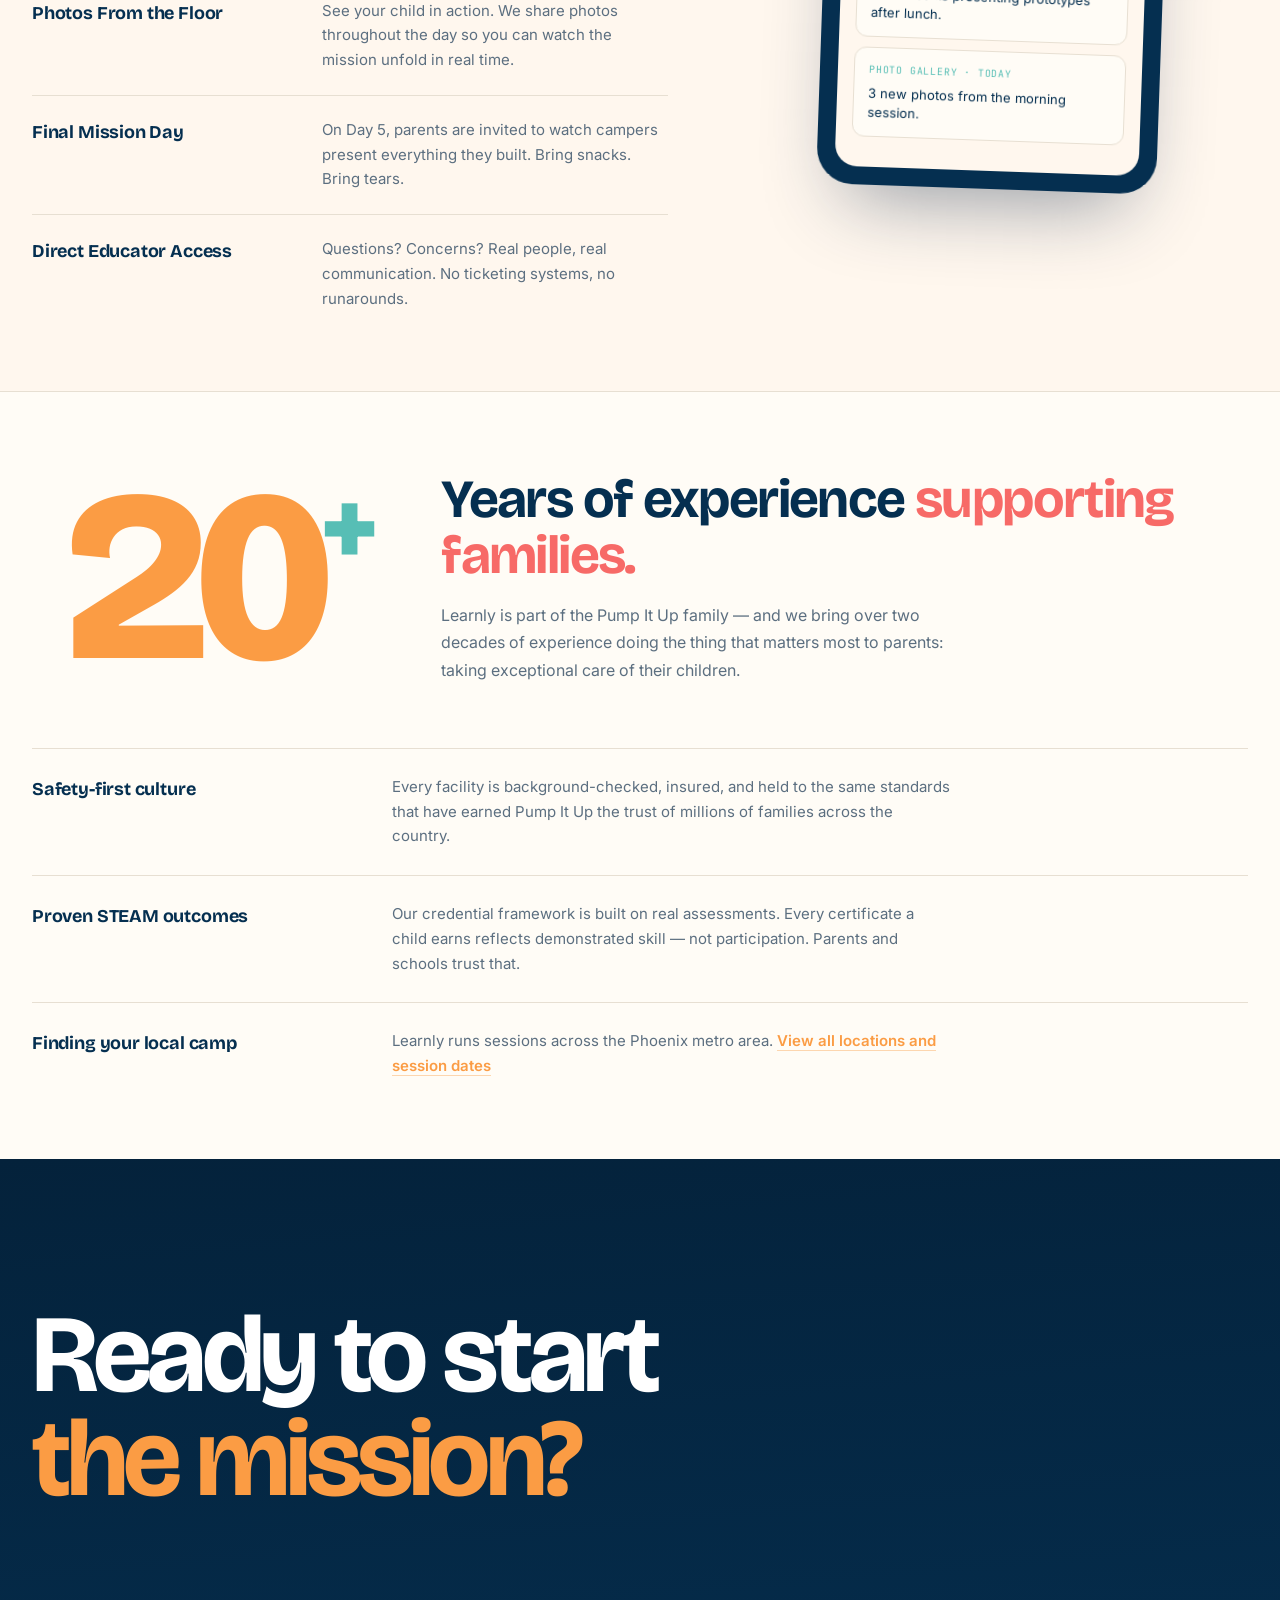
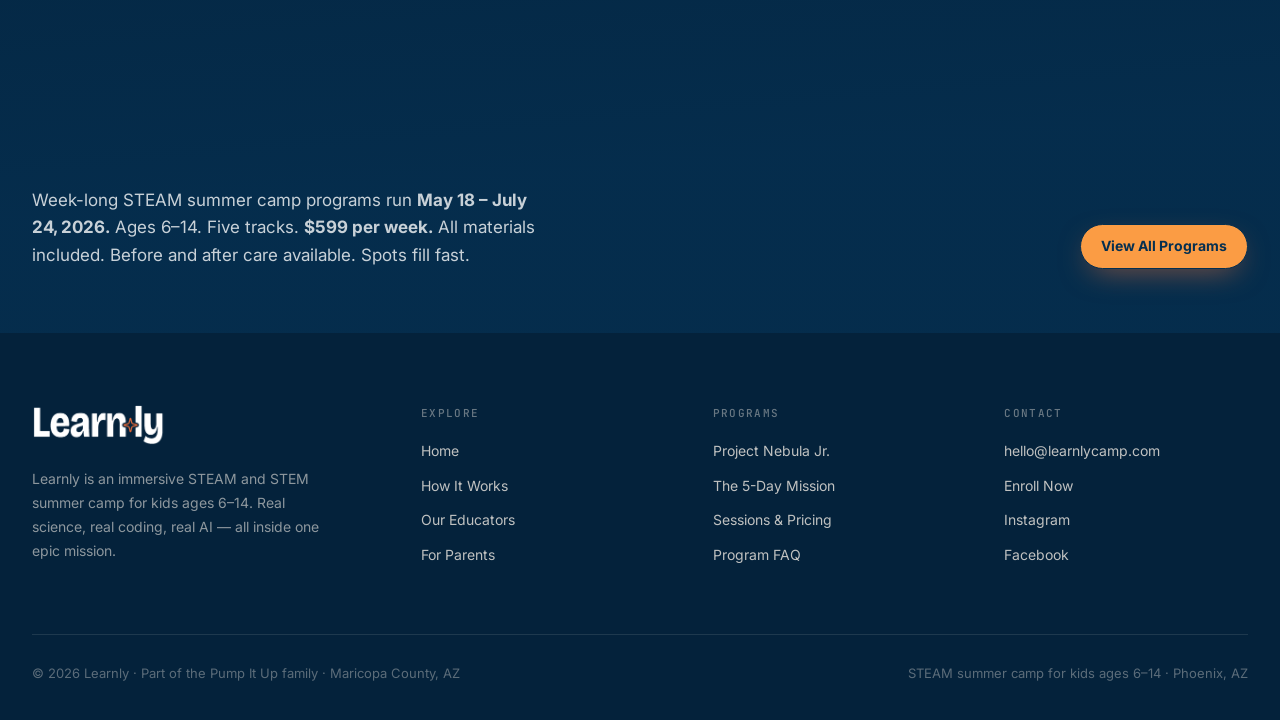
==== commit 8d7bbeac: "newer version" ====
--- a/index.html
+++ b/index.html
@@ -3,8 +3,8 @@
 <head>
 <meta charset="UTF-8">
 <meta name="viewport" content="width=device-width, initial-scale=1.0">
-<title>Learnly — Real Challenges. Real STEAM. Real Transformation.</title>
-<meta name="description" content="Learnly transforms your child's passion — space, art, music, fashion, video games, sports — into an immersive five-day STEAM mission. Ages 6–14. Credentialed educators. 10:1 ratio.">
+<title>Learnly — STEAM Summer Camp for Kids Ages 6–14</title>
+<meta name="description" content="Learnly turns the topic your child is obsessed with — space, art, music, fashion, video games, sports — into an immersive five-day STEAM game. Ages 6–14. Credentialed educators. 10:1 ratio.">
 <meta property="og:type" content="website">
 <meta property="og:title" content="Learnly — Immersive STEAM Camp">
 <meta property="og:description" content="Five action-packed days of building future leaders. It's not just a camp. It's a transformation.">
@@ -43,205 +43,141 @@
     <a href="#educators">Educators</a>
     <a href="#parents">Parents</a>
   </nav>
-  <a href="#enroll" class="btn btn-orange mobile-menu-cta">Enroll Now <span class="btn-arrow">→</span></a>
+  <a href="#enroll" class="btn btn-orange mobile-menu-cta">Enroll Now</a>
 </div>
 
-<header class="hero-pin" data-hero-pin>
-  <div class="hero-sticky">
-    <div class="hero-media" data-hero-media>
-      <video autoplay muted loop playsinline preload="auto" aria-label="Learnly camp highlight reel">
-        <source src="assets/hero-loop.mp4" type="video/mp4">
+<header class="hero-split">
+  <div class="container hero-split-inner">
+    <div class="hero-split-text" data-reveal="left">
+      <h1 class="hero-split-h1">At Learnly, we take learning and make it <em class="teal">the best game they've ever played.</em></h1>
+      <div class="hero-split-body">
+        <p>We transform a topic your child is obsessed with — space, art, music, fashion, video games, sports — into an immersive, five-day game centered around a real problem that must be solved.</p>
+        <p>To claim victory and find a solution, your child will complete an epic series of projects using the full force of STEAM — Science to investigate, Technology to build, Engineering to test, Art to communicate, Math to measure, AI to accelerate, and crucial soft skills to work as a team and present their findings.</p>
+        <p><strong>By the end of the week, the problem is solved, the game is won,</strong> and your child leaves with confidence and credentials.</p>
+        <p class="hero-split-kicker">Real Challenges. Real STEAM. <em class="teal">Real transformation.</em> And really, really fun.</p>
+      </div>
+      <div class="hero-cta hero-cta-left">
+        <a href="project-nebula.html" class="btn btn-orange">View All Programs</a>
+        <a href="#how-it-works" class="btn btn-outline">See How It Works</a>
+      </div>
+    </div>
+    <div class="hero-split-media" data-reveal="right">
+      <video autoplay muted loop playsinline preload="metadata" aria-label="Learnly camp highlight reel">
+        <source src="assets/Learnly_Intro_Privileged_Confidential.mp4" type="video/mp4">
       </video>
-      <div class="hero-media-overlay"></div>
-    </div>
-
-    <div class="hero-content hero-fg" data-hero-content>
-      <span class="hero-eyebrow hero-eyebrow--orange delay-1" data-reveal="blur">Immersive STEAM Camp · Ages 6–14</span>
-      <h1 data-split data-split-delay="350">
-        <span class="split-line">Real Challenges.</span>
-        <span class="split-line">Real STEAM.</span>
-        <span class="split-line"><em>Real transformation.</em></span>
-        <span class="split-line teal">And really, really fun.</span>
-      </h1>
-      <!-- <p class="hero-subhead delay-3" data-reveal="blur">And really, really fun.</p> -->
-      <p class="hero-lede delay-6" data-reveal="blur">We transform a subject your kiddo is obsessed with — space, art, music, fashion, video games, sports — into an immersive, five-day game centered around a real problem that must be solved.</p>
-      <p class="hero-lede delay-7" data-reveal="blur"><strong>Five action-packed days of building future leaders.</strong> <em>It's not just a camp. It's a transformation.</em></p>
-      <div class="hero-cta delay-8" data-reveal="blur">
-        <a href="project-nebula.html" class="btn btn-orange">View All Programs <span class="btn-arrow horizontal">↓</span></a>
-        <a href="#how-it-works" class="btn btn-ghost">See How It Works <span class="btn-arrow">↓</span></a>
-      </div>
-    </div>
-
-    <div class="hero-scroll-hint">
-      <div class="scroll-arrow"></div>
     </div>
   </div>
 </header>
 
-<section class="intro-section" id="how-it-works">
-  <div class="container">
-    <div class="intro-grid" data-reveal>
-      <div class="intro-kicker">Technology and AI are changing the world. Kids who harness all of STEAM won't just keep up — <em>they'll become unstoppable leaders.</em></div>
-      <p>To claim victory and find a solution, your child will complete an epic series of projects using the full force of STEAM — <strong>Science</strong> to investigate, <strong>Technology</strong> to build, <strong>Engineering</strong> to test, <strong>Art</strong> to communicate, <strong>Math</strong> to measure, <strong>AI</strong> to accelerate, and crucial soft skills to work as a team and present their findings.</p>
-      <p><strong>By the end of the week, the problem is solved, the game is won,</strong> and your child leaves with confidence and credentials.</p>
-    </div>
-  </div>
-</section>
-
-<section class="statement-section">
-  <div class="container-wide statement">
-    <div class="statement-text">
-      Where
-      <span class="inline-media delay-1" data-cursor="Play" data-lightbox="assets/hero-loop.mp4" role="button" tabindex="0" aria-label="Play video"><video autoplay muted loop playsinline preload="metadata" src="assets/hero-loop.mp4"></video></span>
-      passion <br>
-      meets
-      <span class="inline-media delay-2" data-cursor="Play" data-lightbox="assets/educators.mp4" role="button" tabindex="0" aria-label="Play video"><video autoplay muted loop playsinline preload="metadata" src="assets/educators.mp4"></video></span>
-      <em>STEAM</em>
-      <span class="inline-media delay-3" data-cursor="Play" data-lightbox="assets/nebula-days.mp4" role="button" tabindex="0" aria-label="Play video"><video autoplay muted loop playsinline preload="metadata" src="assets/nebula-days.mp4"></video></span>
-    </div>
-  </div>
-</section>
-
-<section class="themes-section">
-  <div class="container">
-    <div class="rail-header" data-reveal>
-      <h2 class="rail-title">The theme of the game is a subject your kid is obsessed with!</h2>
-      <a href="project-nebula.html" class="rail-all">All Programs</a>
-    </div>
-  </div>
-  <div class="theme-rail" data-cursor="Drag" data-stagger>
-    <a class="theme-card" href="project-nebula.html">
-      <div class="theme-card-media"><video autoplay muted loop playsinline preload="metadata" src="assets/nebula-days.mp4"></video><span class="theme-tag">Track 01</span></div>
-      <div class="theme-card-title">Space Missions</div>
-    </a>
-    <a class="theme-card" href="project-nebula.html">
-      <div class="theme-card-media"><video autoplay muted loop playsinline preload="metadata" src="assets/educators.mp4"></video><span class="theme-tag">Track 02</span></div>
-      <div class="theme-card-title">Art &amp; Music</div>
-    </a>
-    <a class="theme-card" href="project-nebula.html">
-      <div class="theme-card-media"><video autoplay muted loop playsinline preload="metadata" src="assets/hero-loop.mp4"></video><span class="theme-tag">Track 03</span></div>
-      <div class="theme-card-title">Video Games</div>
-    </a>
-    <a class="theme-card" href="project-nebula.html">
-      <div class="theme-card-media"><video autoplay muted loop playsinline preload="metadata" src="assets/educators.mp4"></video><span class="theme-tag">Track 04</span></div>
-      <div class="theme-card-title">Fashion</div>
-    </a>
-    <a class="theme-card" href="project-nebula.html">
-      <div class="theme-card-media"><video autoplay muted loop playsinline preload="metadata" src="assets/nebula-days.mp4"></video><span class="theme-tag">Track 05</span></div>
-      <div class="theme-card-title">Sports Science</div>
-    </a>
-    <a class="theme-card" href="project-nebula.html">
-      <div class="theme-card-media"><video autoplay muted loop playsinline preload="metadata" src="assets/hero-loop.mp4"></video><span class="theme-tag">Track 06</span></div>
-      <div class="theme-card-title">Spy Missions</div>
-    </a>
-  </div>
-</section>
-
-<section class="journey" id="journey">
-  <div class="container">
-    <div class="section-header" data-reveal>
-      <span class="eyebrow">The Journey</span>
-      <h2>From curious kid to <br> <em class="custom">unstoppable leader.</em></h2>
-      <p class="section-lede">It's not just a camp; it's a transformation that lasts. Over five action-packed days, your kiddo will dive into a real mission powered by science, tech, engineering, art, math, and AI — all cleverly disguised as the greatest adventure of their summer. The mission briefing drops Monday, and the win is achieved on Friday.</p>
-    </div>
-    <div class="flow-grid">
-
-      <aside class="flow-sidebar" data-cursor="View" aria-label="Journey steps">
-        <div class="sidebar-label">The Learnly Arc</div>
-        <div class="sidebar-nodes">
-          <a class="sn active" data-target="panel-start"><span class="sn-icon">❤️</span><span><span class="sn-step">Starting point</span><br><span class="sn-label">A curious kid</span></span></a>
-          <div class="sn-connector"><div class="sn-line"></div></div>
-          <a class="sn" data-target="panel-mission"><span class="sn-icon">✨</span><span><span class="sn-step">Mission delivered</span><br><span class="sn-label">One epic game</span></span></a>
-          <div class="sn-connector"><div class="sn-line"></div></div>
-          <a class="sn" data-target="panel-steam"><span class="sn-icon">⚡</span><span><span class="sn-step">Mission underway</span><br><span class="sn-label">Full-force STEAM</span></span></a>
-          <div class="sn-connector"><div class="sn-line"></div></div>
-          <a class="sn" data-target="panel-ai"><span class="sn-icon">🤖</span><span><span class="sn-step">Integrated tool</span><br><span class="sn-label">AI, for real</span></span></a>
-          <div class="sn-connector"><div class="sn-line"></div></div>
-          <a class="sn" data-target="panel-output"><span class="sn-icon">🏆</span><span><span class="sn-step">Mission accomplished</span><br><span class="sn-label">The transformation</span></span></a>
-        </div>
-      </aside>
-
-      <div class="panels">
-
-        <div class="panel" id="panel-start" data-reveal>
-          <div class="panel-header">
-            <div class="panel-icon">❤️</div>
-            <div><div class="panel-step">Starting point</div><div class="panel-title">A curious kid with a passion</div></div>
-          </div>
-          <div class="panel-body">
-            <p class="panel-desc">The best way to engage a child with learning is to begin with what the child already loves. We take the subjects your kiddo is obsessed with — those topics they would happily discuss for hours — and use them as a door into our STEAM curriculum. Once engaged, your kiddo will experience a comprehensive educational program creatively designed as an activity-filled, interactive game.</p>
-            <div class="row-label">Five themed tracks</div>
-            <div class="chips" data-stagger>
-              <span class="chip">🚀 Space</span><span class="chip">🕵️ Spy missions</span><span class="chip">🎮 Video games</span><span class="chip">🏆 Sports science</span><span class="chip">🎨 Art &amp; music</span>
+<section class="journey" id="how-it-works">
+  <div class="container">
+    <div class="journey-intro" data-reveal>
+      <p class="eyebrow">The Learnly Journey</p>
+      <h2 class="journey-title">From curious kid to <em class="custom">unstoppable leader.</em></h2>
+      <p class="section-lede section-lede--full journey-lede">It's not just a camp; it's a transformation that lasts. The mission briefing drops Monday, and the win is achieved on Friday.</p>
+    </div>
+
+    <div class="journey-cards" data-stagger>
+
+      <article class="journey-card" id="panel-start">
+        <h3 class="journey-card-title">A curious kid with a passion</h3>
+        <p class="journey-card-desc">The best way to learn is to start with what kids already love. We use your child's biggest obsessions — from space to video games — as a gateway into our STEAM curriculum, transforming a comprehensive education into a highly engaging, interactive game.</p>
+        <div class="rail-wrap">
+          <div class="theme-rail theme-rail--inline" data-cursor="Drag">
+            <a class="theme-card" href="project-nebula.html">
+              <div class="theme-card-media"><video autoplay muted loop playsinline preload="none" src="assets/nebula-days.mp4"></video></div>
+              <p class="theme-card-title">Space Missions</p>
+            </a>
+            <a class="theme-card" href="project-nebula.html">
+              <div class="theme-card-media"><video autoplay muted loop playsinline preload="none" src="assets/educators.mp4"></video></div>
+              <p class="theme-card-title">Art &amp; Music</p>
+            </a>
+            <a class="theme-card" href="project-nebula.html">
+              <div class="theme-card-media"><video autoplay muted loop playsinline preload="none" src="assets/hero-loop.mp4"></video></div>
+              <p class="theme-card-title">Video Games</p>
+            </a>
+            <a class="theme-card" href="project-nebula.html">
+              <div class="theme-card-media"><video autoplay muted loop playsinline preload="none" src="assets/educators.mp4"></video></div>
+              <p class="theme-card-title">Fashion</p>
+            </a>
+            <a class="theme-card" href="project-nebula.html">
+              <div class="theme-card-media"><video autoplay muted loop playsinline preload="none" src="assets/nebula-days.mp4"></video></div>
+              <p class="theme-card-title">Sports Science</p>
+            </a>
+            <a class="theme-card" href="project-nebula.html">
+              <div class="theme-card-media"><video autoplay muted loop playsinline preload="none" src="assets/hero-loop.mp4"></video></div>
+              <p class="theme-card-title">Spy Missions</p>
+            </a>
+          </div>
+          <div class="rail-hint" aria-hidden="true">
+            <span class="rail-hint-track"><span class="rail-hint-thumb" data-rail-progress></span></span>
+            <span class="rail-hint-label">Scroll for more programs</span>
+          </div>
+        </div>
+      </article>
+
+      <article class="journey-card" id="panel-mission">
+        <h3 class="journey-card-title">One epic, STEAM-filled game</h3>
+        <div class="journey-split">
+          <div class="journey-split-copy">
+            <p class="journey-card-desc">We transform your child's biggest passion into an immersive, action-packed game. They'll dive headfirst into a challenging mission where their team must solve a real problem to win — completing an epic series of activities and projects using the full force of STEAM, while harnessing AI and soft skills.</p>
+            <div class="example-grid">
+              <div class="example-card">
+                <h4 class="example-title">Runway-Bound</h4>
+                <p class="example-desc">Design, prototype and pitch an original fashion line at a live runway show</p>
+              </div>
+              <div class="example-card">
+                <h4 class="example-title">Pixel Forge</h4>
+                <p class="example-desc">Design, build and ship a working game — live on the internet</p>
+              </div>
+              <div class="example-card">
+                <h4 class="example-title">3D Printing Forge</h4>
+                <p class="example-desc">Engineer, model and 3D-print an invention that solves a real-world problem</p>
+              </div>
+              <div class="example-card">
+                <h4 class="example-title">Diamond Code</h4>
+                <p class="example-desc">Use sports science, physics and stats to coach a team to the championship</p>
+              </div>
             </div>
           </div>
-        </div>
-
-        <div class="panel" id="panel-mission" data-reveal>
-          <div class="panel-header">
-            <div class="panel-icon orange">✨</div>
-            <div><div class="panel-step panel-step--orange">Mission Delivered</div><div class="panel-title">One epic game</div></div>
-          </div>
-          <div class="panel-body">
-            <p class="panel-desc">We transform your kiddo's biggest passion into an immersive, action-packed game! They'll dive headfirst into a challenging mission where their team must solve a real problem to win — completing an epic series of activities and projects using the full force of STEAM while harnessing AI and soft skills.</p>
-            <div class="row-label">Real program examples</div>
-            <div class="mission-grid" data-stagger>
-              <div class="mission-card"><div class="mission-card-title">👗 Runway-Bound</div><div class="mission-card-desc">Design, prototype and pitch an original fashion line at a live runway show</div></div>
-              <div class="mission-card"><div class="mission-card-title">🎮 Pixel Forge</div><div class="mission-card-desc">Design, build and ship a working game — live on the internet</div></div>
-              <div class="mission-card"><div class="mission-card-title">🖨️ 3D Printing Forge</div><div class="mission-card-desc">Engineer, model and 3D-print a working invention that solves a real-world problem</div></div>
-              <div class="mission-card"><div class="mission-card-title">⚾ Diamond Code</div><div class="mission-card-desc">Use sports science, physics and stats to coach a team to the championship</div></div>
-            </div>
-          </div>
-        </div>
-
-        <div class="panel" id="panel-steam" data-reveal>
-          <div class="panel-header">
-            <div class="panel-icon panel-icon--green">⚡</div>
-            <div><div class="panel-step panel-step--green">Mission Underway</div><div class="panel-title">Every STEAM discipline — to win</div></div>
-          </div>
-          <div class="panel-body">
-            <p class="panel-desc">At Learnly, STEAM stops being just a subject and starts being the only way to win. Our curriculum seamlessly integrates every STEAM discipline because our immersive missions demand them. It takes critical thinking, relentless teamwork, and unstoppable problem-solving to win this game!</p>
-            <div class="steam-rows" data-stagger>
-              <div class="steam-row"><div class="steam-badge">S</div><div><div class="steam-title">Science</div><div class="steam-desc">Real experiments, data collection, hypothesis testing — the science unlocks the next step of the build</div></div></div>
-              <div class="steam-row"><div class="steam-badge">T</div><div><div class="steam-title">Technology</div><div class="steam-desc">Code, sensors, drones, DAWs, game engines — tools chosen because the mission requires them</div></div></div>
-              <div class="steam-row"><div class="steam-badge">E</div><div><div class="steam-title">Engineering</div><div class="steam-desc">Build, break, rebuild — iterating under real constraints with materials that have limits</div></div></div>
-              <div class="steam-row"><div class="steam-badge">A</div><div><div class="steam-title">Art</div><div class="steam-desc">Design as function — visual identity, composition, communication — making the solution legible to the world</div></div></div>
-              <div class="steam-row"><div class="steam-badge">M</div><div><div class="steam-title">Math</div><div class="steam-desc">Scale ratios, frequency calculations, probability, grid coordinates — applied to the actual problem, never abstract</div></div></div>
-            </div>
-          </div>
-        </div>
-
-        <div class="panel" id="panel-ai" data-reveal>
-          <div class="panel-header">
-            <div class="panel-icon orange">🤖</div>
-            <div><div class="panel-step panel-step--orange">Integrated Tool</div><div class="panel-title">AI as a real working tool — not a novelty</div></div>
-          </div>
-          <div class="panel-body">
-            <p class="panel-desc">AI is woven into every mission as a powerful, real-world tool. Kiddos learn when to utilize it, how to critically evaluate its outputs, and, most importantly, when to push back and rely on their own ingenuity — developing the digital literacy and critical thinking necessary to become unstoppable forward-thinking leaders.</p>
-            <div class="ai-rows" data-stagger>
-              <div class="ai-row"><div class="ai-badge">+</div><div><div class="ai-title">Use it</div><div class="ai-desc">AI assists with research, design critique, code review, mix analysis, colour palettes, story structure</div></div></div>
-              <div class="ai-row"><div class="ai-badge">?</div><div><div class="ai-title">Question it</div><div class="ai-desc">Every AI output is evaluated — what did it get right, what did it miss, do you agree with it?</div></div></div>
-              <div class="ai-row"><div class="ai-badge">✗</div><div><div class="ai-title">Push back on it</div><div class="ai-desc">When the AI is wrong, campers say so and explain why — that habit is rarer and more valuable than knowing how to use the tool</div></div></div>
-            </div>
-          </div>
-        </div>
-
-        <div class="panel" id="panel-output" data-reveal>
-          <div class="panel-header">
-            <div class="panel-icon navy">🏆</div>
-            <div><div class="panel-step panel-step--teal">Mission Accomplished</div><div class="panel-title">The winning transformation</div></div>
-          </div>
-          <div class="panel-body">
-            <p class="panel-desc">By the end of the week, your kiddo and team will have conquered every single STEAM challenge on their path to victory! They leave camp with authentic credentials, awesome keepsakes, and well-earned pride. The true win lies in the personal and intellectual growth they experience — this is what we proudly define as the Learnly transformation.</p>
-            <div class="output-grid" data-stagger>
-              <div class="output-card"><div class="output-num">1</div><div class="output-lbl">Real deliverable per program</div></div>
-              <div class="output-card"><div class="output-num">3</div><div class="output-lbl">Credentials earned</div></div>
-              <div class="output-card"><div class="output-num">10:1</div><div class="output-lbl">Student-educator ratio</div></div>
-            </div>
-          </div>
-        </div>
-
-      </div>
+          <div class="journey-split-media">
+            <img src="assets/learnly-labs.jpg" alt="Kids playing a team game at Learnly Labs" loading="lazy">
+          </div>
+        </div>
+      </article>
+
+      <article class="journey-card" id="panel-steam">
+        <h3 class="journey-card-title">Every STEAM discipline to win</h3>
+        <p class="journey-card-desc">At Learnly, STEAM stops being just a subject and starts being the only way to win. Our curriculum seamlessly integrates every STEAM discipline because our immersive missions demand them: Science to investigate, Technology to build, Engineering to test, Art to communicate, Math to measure, and AI to accelerate their progress.</p>
+        <div class="steam-rows">
+          <div class="steam-row"><div class="steam-badge">S</div><div><h4 class="steam-title">Science</h4><p class="steam-desc">Real experiments, data collection, hypothesis testing — the science unlocks the next step of the build</p></div></div>
+          <div class="steam-row"><div class="steam-badge">T</div><div><h4 class="steam-title">Technology</h4><p class="steam-desc">Code, sensors, drones, DAWs, game engines — tools chosen because the mission requires them</p></div></div>
+          <div class="steam-row"><div class="steam-badge">E</div><div><h4 class="steam-title">Engineering</h4><p class="steam-desc">Build, break, rebuild — iterating under real constraints with materials that have limits</p></div></div>
+          <div class="steam-row"><div class="steam-badge">A</div><div><h4 class="steam-title">Art</h4><p class="steam-desc">Design as function — visual identity, composition, communication — making the solution legible to the world</p></div></div>
+          <div class="steam-row"><div class="steam-badge">M</div><div><h4 class="steam-title">Math</h4><p class="steam-desc">Scale ratios, frequency calculations, probability, grid coordinates — applied to the actual problem</p></div></div>
+        </div>
+      </article>
+
+      <article class="journey-card" id="panel-ai">
+        <h3 class="journey-card-title">AI as a real working tool</h3>
+        <p class="journey-card-desc">AI is woven into every mission as a powerful, real-world tool. Kids learn when to utilize it, how to critically evaluate its outputs, and, most importantly, when to push back and rely on their own ingenuity.</p>
+        <div class="ai-rows">
+          <div class="ai-row"><div class="ai-badge">+</div><div><h4 class="ai-title">Use it</h4><p class="ai-desc">AI assists with research, design critique, code review, mix analysis, colour palettes, story structure</p></div></div>
+          <div class="ai-row"><div class="ai-badge">?</div><div><h4 class="ai-title">Question it</h4><p class="ai-desc">Every AI output is evaluated — what did it get right, what did it miss, do you agree with it?</p></div></div>
+          <div class="ai-row"><div class="ai-badge">×</div><div><h4 class="ai-title">Push back on it</h4><p class="ai-desc">When the AI is wrong, campers say so and explain why — that habit is rarer and more valuable than knowing how to use the tool</p></div></div>
+        </div>
+      </article>
+
+      <article class="journey-card" id="panel-output">
+        <h3 class="journey-card-title">The winning transformation</h3>
+        <p class="journey-card-desc">By the end of the week, your child's team will have conquered every STEAM challenge to win the game. They'll leave with authentic credentials, awesome keepsakes, and well-earned pride. The true win is their personal and intellectual growth — tackling complex problems with STEAM, AI, and crucial soft skills. This is what we proudly call the Learnly transformation.</p>
+        <div class="output-grid">
+          <div class="output-card"><div class="output-num">1</div><p class="output-lbl">Real deliverable per program</p></div>
+          <div class="output-card"><div class="output-num">3</div><p class="output-lbl">Credentials earned</p></div>
+          <div class="output-card"><div class="output-num">10:1</div><p class="output-lbl">Student-educator ratio</p></div>
+        </div>
+      </article>
+
     </div>
   </div>
 </section>
@@ -250,12 +186,11 @@
   <div class="container">
     <div class="day-grid">
       <div class="day-copy" data-reveal="left">
-        <span class="eyebrow eyebrow-orange">Inside the experience</span>
-        <h2>A Day In the Life of a <em class="custom">Learnly Camp Kiddo.</em></h2>
-        <p class="section-lede">From the initial mission briefing that starts the game, to the epic final victory celebration, every single day at Learnly is engineered for impactful learning and an unforgettable adventure. You'll watch your kiddo's morning curiosity evolve into afternoon breakthroughs as they dive into hands-on STEAM challenges, collaborative problem-solving, and AI-powered investigations.</p>
+        <h2>A Day In the Life of a <em class="custom">Learnly Camp Kid.</em></h2>
+        <p class="section-lede">From the initial mission briefing that starts the game, to the epic final victory celebration, every single day at Learnly is engineered for impactful learning and an unforgettable adventure.</p>
         <div class="hero-cta">
-          <a href="#enroll" class="btn btn-orange">Enroll Now <span class="btn-arrow horizontal">↓</span></a>
-          <a href="#parents" class="btn btn-outline">For Parents <span class="btn-arrow horizontal">↓</span></a>
+          <a href="#enroll" class="btn btn-orange">Enroll Now</a>
+          <a href="#parents" class="btn btn-outline">For Parents</a>
         </div>
         <div class="day-video video-frame ratio-video" data-cursor="Play" data-lightbox="assets/nebula-days.mp4" role="button" tabindex="0" aria-label="Play a day in the life video">
           <video autoplay muted loop playsinline preload="metadata" aria-label="A day in the life at Learnly">
@@ -267,38 +202,38 @@
         <div class="timeline-track"><span class="timeline-fill" data-grow></span></div>
         <div data-stagger>
           <div class="time-block time-block--blue">
-            <div class="time-when">9:00 AM</div>
-            <div class="time-what">Arrival &amp; Mission Briefing</div>
+            <p class="time-when">9:00 AM</p>
+            <h4 class="time-what">Arrival &amp; Mission Briefing</h4>
             <p class="time-desc">The day's challenge drops. Teams huddle, roles are assigned, and the room starts buzzing.</p>
           </div>
           <div class="time-block time-block--teal">
-            <div class="time-when">9:30 AM</div>
-            <div class="time-what">STEAM Station Rotations</div>
+            <p class="time-when">9:30 AM</p>
+            <h4 class="time-what">STEAM Station Rotations</h4>
             <p class="time-desc">Hands-on build and experiment blocks — science, engineering and math powering the morning's mission step.</p>
           </div>
           <div class="time-block time-block--green">
-            <div class="time-when">12:00 PM</div>
-            <div class="time-what">Lunch &amp; Outdoor Play</div>
+            <p class="time-when">12:00 PM</p>
+            <h4 class="time-what">Lunch &amp; Outdoor Play</h4>
             <p class="time-desc">Fuel up, run around, recharge. Serious learning needs unfiltered fun.</p>
           </div>
           <div class="time-block time-block--orange">
-            <div class="time-when">1:00 PM</div>
-            <div class="time-what">AI Investigation Lab</div>
+            <p class="time-when">1:00 PM</p>
+            <h4 class="time-what">AI Investigation Lab</h4>
             <p class="time-desc">Campers put the morning's findings to the test with AI tools — use it, question it, push back on it.</p>
           </div>
           <div class="time-block time-block--coral">
-            <div class="time-when">2:00 PM</div>
-            <div class="time-what">Team Build &amp; Problem-Solving</div>
+            <p class="time-when">2:00 PM</p>
+            <h4 class="time-what">Team Build &amp; Problem-Solving</h4>
             <p class="time-desc">Iterate, break, rebuild. The mission moves forward only when the whole team solves it together.</p>
           </div>
           <div class="time-block time-block--olive">
-            <div class="time-when">3:00 PM</div>
-            <div class="time-what">Debrief &amp; Mission Journal</div>
+            <p class="time-when">3:00 PM</p>
+            <h4 class="time-what">Debrief &amp; Mission Journal</h4>
             <p class="time-desc">Log the day's wins, record the evidence, and plan tomorrow's move.</p>
           </div>
           <div class="time-block time-block--stone">
-            <div class="time-when">3:30 PM</div>
-            <div class="time-what">Pickup &amp; Parent Update</div>
+            <p class="time-when">3:30 PM</p>
+            <h4 class="time-what">Pickup &amp; Parent Update</h4>
             <p class="time-desc">Photos and progress land in the parent app — you see the mission unfold the same day.</p>
           </div>
         </div>
@@ -307,61 +242,69 @@
   </div>
 </section>
 
-<section class="educators-light" id="educators">
+<section class="section-dark" id="educators">
   <div class="container">
     <div class="split-header" data-reveal>
       <div>
-        <span class="eyebrow">Our Educators</span>
-        <h2 class="h2-xl">Credentialed. Passionate.<br><em class="custom">Genuinely invested.</em></h2>
+        <h2 class="h2-xl">Credentialed. Passionate. <em>Genuinely invested.</em></h2>
       </div>
       <p class="section-lede">Every Learnly session is led by credentialed, certified teachers — not counselors filling a summer slot. They hold a room, push kids, and celebrate every breakthrough.</p>
     </div>
-    <div class="stretch-wrap" data-reveal>
-      <div class="video-frame ed-feature" data-stretch data-cursor="Play" data-lightbox="assets/educators.mp4" role="button" tabindex="0" aria-label="Play educators video">
-        <video autoplay muted loop playsinline preload="metadata" aria-label="Learnly educators at work">
-          <source src="assets/educators.mp4" type="video/mp4">
-        </video>
-      </div>
-    </div>
-    <div class="stat-row" data-stagger>
-      <div class="stat-cell"><div class="stat-cell-num"><span data-count="10">0</span>:1</div><div class="stat-cell-label">Student–Educator Ratio, every session</div></div>
-      <div class="stat-cell"><div class="stat-cell-num" data-count="20" data-suffix="+">0+</div><div class="stat-cell-label">Years of family trust behind us</div></div>
-      <div class="stat-cell"><div class="stat-cell-num" data-count="100" data-suffix="%">0%</div><div class="stat-cell-label">Credentialed &amp; certified lead educators</div></div>
-      <div class="stat-cell"><div class="stat-cell-num" data-count="5">0</div><div class="stat-cell-label">Days of daily parent updates</div></div>
-    </div>
-    <div class="trust-rows" data-stagger>
-      <div class="trust-row"><div class="trust-row-title"><span class="trust-row-emoji">🎓</span>Credentialed &amp; Certified</div><p>All lead educators hold teaching credentials. We go beyond background checks — we vet for pedagogy.</p></div>
-      <div class="trust-row"><div class="trust-row-title"><span class="trust-row-emoji">⚡</span>STEAM + AI Trained</div><p>Our educators are trained on our specific curriculum, including the AI integrations that make each mission relevant and rigorous.</p></div>
-      <div class="trust-row"><div class="trust-row-title"><span class="trust-row-emoji">🤝</span>The Learnly Promise</div><p>Every camper gets an educator who knows their name, notices their progress, and celebrates their breakthroughs. That's a standard, not a goal.</p></div>
-      <div class="trust-row"><div class="trust-row-title"><span class="trust-row-emoji">📊</span>Capped at 20 Students</div><p>Every session runs with a minimum of 2 educators. More attention, better outcomes — by design, not by accident.</p></div>
+    <div class="ed-grid">
+      <div data-reveal="left">
+        <div class="ed-video" data-cursor="Play" data-lightbox="assets/educators.mp4" role="button" tabindex="0" aria-label="Play educators video">
+          <video autoplay muted loop playsinline preload="metadata" aria-label="Learnly educators at work">
+            <source src="assets/educators.mp4" type="video/mp4">
+          </video>
+        </div>
+        <div class="ed-stats" data-stagger>
+          <div class="ed-stat"><div class="ed-stat-num"><span data-count="10">0</span>:1</div><p class="ed-stat-label">Student–Educator ratio, every session</p></div>
+          <div class="ed-stat"><div class="ed-stat-num" data-count="100" data-suffix="%">0%</div><p class="ed-stat-label">Credentialed &amp; certified lead educators</p></div>
+        </div>
+      </div>
+      <div class="ed-checks" data-stagger>
+        <div class="ed-check"><div class="ed-check-icon"></div><div class="ed-check-text"><strong>Credentialed &amp; Certified</strong>All lead educators hold teaching credentials. We go beyond background checks — we vet for pedagogy.</div></div>
+        <div class="ed-check"><div class="ed-check-icon"></div><div class="ed-check-text"><strong>STEAM + AI Trained</strong>Our educators are trained on our specific curriculum, including the AI integrations that make each mission relevant and rigorous.</div></div>
+        <div class="ed-check"><div class="ed-check-icon"></div><div class="ed-check-text"><strong>The Learnly Promise</strong>Every camper gets an educator who knows their name, notices their progress, and celebrates their breakthroughs. That's a standard, not a goal.</div></div>
+        <div class="ed-check"><div class="ed-check-icon"></div><div class="ed-check-text"><strong>Capped at 20 Students</strong>Every session runs with a minimum of 2 educators. More attention, better outcomes — by design, not by accident.</div></div>
+      </div>
     </div>
   </div>
 </section>
 
 <section class="parents-section" id="parents">
   <div class="container">
-    <div class="split-header" data-reveal>
-      <div>
-        <span class="eyebrow">Transparent Partnership</span>
-        <h2 class="h2-xl">You're never in <br> <em class="custom">the dark.</em></h2>
-      </div>
-      <p class="section-lede">We believe parents are partners, not spectators. That means daily updates, real photos, and an open-door approach — so you always know what's happening in the room.</p>
-    </div>
     <div class="parents-grid">
-      <div class="parents-rows" data-stagger>
-        <div class="trust-row"><div class="trust-row-title"><span class="trust-row-emoji">📱</span>Daily App Updates</div><p>Real-time updates through our parent app — what they worked on, what they figured out, what comes next.</p></div>
-        <div class="trust-row"><div class="trust-row-title"><span class="trust-row-emoji">📸</span>Photos From the Floor</div><p>See your kid in action. We share photos throughout the day so you can watch the mission unfold in real time.</p></div>
-        <div class="trust-row"><div class="trust-row-title"><span class="trust-row-emoji">🎉</span>Final Mission Day</div><p>On Day 5, parents are invited to watch campers present everything they built. Bring snacks. Bring tears.</p></div>
-        <div class="trust-row"><div class="trust-row-title"><span class="trust-row-emoji">💬</span>Direct Educator Access</div><p>Questions? Concerns? Real people, real communication. No ticketing systems, no runarounds.</p></div>
-      </div>
-      <div class="delay-1" data-reveal>
+      <div data-reveal="left">
+        <h2 class="h2-xl">You're never in <em class="custom">the dark.</em></h2>
+        <p class="section-lede">We believe parents are partners, not spectators. That means daily updates, real photos, and an open-door approach.</p>
+        <div class="trust-rows parents-rows" data-stagger>
+          <div class="trust-row">
+            <h4 class="trust-row-title">Daily App Updates</h4>
+            <p>Real-time updates through our parent app — what they worked on, what they figured out, what comes next.</p>
+          </div>
+          <div class="trust-row">
+            <h4 class="trust-row-title">Photos From the Floor</h4>
+            <p>See your child in action. We share photos throughout the day so you can watch the mission unfold in real time.</p>
+          </div>
+          <div class="trust-row">
+            <h4 class="trust-row-title">Final Mission Day</h4>
+            <p>On Day 5, parents are invited to watch campers present everything they built. Bring snacks. Bring tears.</p>
+          </div>
+          <div class="trust-row">
+            <h4 class="trust-row-title">Direct Educator Access</h4>
+            <p>Questions? Concerns? Real people, real communication. No ticketing systems, no runarounds.</p>
+          </div>
+        </div>
+      </div>
+      <div data-reveal="right">
         <div class="phone-mock">
           <div class="phone-screen">
-            <div class="phone-header"><div class="phone-title">Parent Updates</div><div class="phone-time">Today</div></div>
+            <div class="phone-header"><span class="phone-title">Parent Updates</span><span class="phone-time">Today</span></div>
             <div data-stagger>
-              <div class="msg"><div class="msg-from">Ms. Reyes · Code Ignition</div><div class="msg-text">Your camper just debugged their first AI model — independently. They were so proud. 🙌</div></div>
-              <div class="msg"><div class="msg-from">Learnly</div><div class="msg-text">Day 3 update: Mission progress at 60%. Teams presenting prototypes after lunch.</div></div>
-              <div class="msg"><div class="msg-from">Photo Gallery · Today</div><div class="msg-text">3 new photos from the morning session.</div><div class="msg-photo">📸</div></div>
+              <div class="msg"><p class="msg-from">Ms. Reyes · Code Ignition</p><p class="msg-text">Your child just debugged their first AI model — independently. They were so proud.</p></div>
+              <div class="msg"><p class="msg-from">Learnly</p><p class="msg-text">Day 3 update: Mission progress at 60%. Teams presenting prototypes after lunch.</p></div>
+              <div class="msg"><p class="msg-from">Photo Gallery · Today</p><p class="msg-text">3 new photos from the morning session.</p></div>
             </div>
           </div>
         </div>
@@ -375,9 +318,22 @@
     <div class="exp-flex" data-reveal>
       <div class="exp-giant"><span data-count="20">0</span><span class="plus">+</span></div>
       <div>
-        <span class="eyebrow">A trusted family company</span>
-        <h2>Years of experience<br><em class="custom">supporting families.</em></h2>
-        <p class="section-lede section-lede--full">Learnly is part of the Pump It Up family — and we bring over two decades of experience doing the thing that matters most to parents: taking exceptional care of their kids. We know what families trust, what they worry about, and what it takes to deliver on both, every single time.</p>
+        <h2>Years of experience <em class="custom">supporting families.</em></h2>
+        <p class="section-lede">Learnly is part of the Pump It Up family — and we bring over two decades of experience doing the thing that matters most to parents: taking exceptional care of their children.</p>
+      </div>
+    </div>
+    <div class="trust-rows" data-stagger>
+      <div class="trust-row">
+        <h4 class="trust-row-title">Safety-first culture</h4>
+        <p>Every facility is background-checked, insured, and held to the same standards that have earned Pump It Up the trust of millions of families across the country.</p>
+      </div>
+      <div class="trust-row">
+        <h4 class="trust-row-title">Proven STEAM outcomes</h4>
+        <p>Our credential framework is built on real assessments. Every certificate a child earns reflects demonstrated skill — not participation. Parents and schools trust that.</p>
+      </div>
+      <div class="trust-row">
+        <h4 class="trust-row-title">Finding your local camp</h4>
+        <p>Learnly runs sessions across the Phoenix metro area. <a class="inline-link" href="project-nebula.html#sessions">View all locations and session dates</a></p>
       </div>
     </div>
   </div>
@@ -395,8 +351,8 @@
       <span class="split-line"><em class="custom">the mission?</em></span>
     </h2>
     <div class="cta-hero-bottom">
-      <p data-reveal>Week-long programs run May 18 – July 24, 2026. Ages 6–14. Five tracks. Spots fill fast.</p>
-      <a href="project-nebula.html" class="btn btn-orange delay-1" data-reveal>View All Programs <span class="btn-arrow horizontal">↓</span></a>
+      <p data-reveal>Week-long STEAM summer camp programs run <strong>May 18 – July 24, 2026.</strong> Ages 6–14. Five tracks. <strong>$599 per week.</strong> All materials included. Before and after care available. Spots fill fast.</p>
+      <a href="project-nebula.html" class="btn btn-orange delay-1" data-reveal>View All Programs</a>
     </div>
   </div>
 </section>
@@ -406,23 +362,24 @@
     <div class="footer-grid">
       <div class="footer-brand">
         <img src="assets/logo-white.png" alt="Learnly">
+        <p>Learnly is an immersive STEAM and STEM summer camp for kids ages 6–14. Real science, real coding, real AI — all inside one epic mission.</p>
       </div>
       <div class="footer-col">
-        <h5>Explore</h5>
+        <p class="footer-label">Explore</p>
         <a href="index.html">Home</a>
         <a href="#how-it-works">How It Works</a>
         <a href="#educators">Our Educators</a>
         <a href="#parents">For Parents</a>
       </div>
       <div class="footer-col">
-        <h5>Programs</h5>
-        <a href="project-nebula.html">🪐 Project Nebula Jr.</a>
+        <p class="footer-label">Programs</p>
+        <a href="project-nebula.html">Project Nebula Jr.</a>
         <a href="project-nebula.html#days">The 5-Day Mission</a>
         <a href="project-nebula.html#sessions">Sessions &amp; Pricing</a>
         <a href="project-nebula.html#faq">Program FAQ</a>
       </div>
       <div class="footer-col">
-        <h5>Contact</h5>
+        <p class="footer-label">Contact</p>
         <a href="mailto:hello@learnlycamp.com">hello@learnlycamp.com</a>
         <a href="#enroll">Enroll Now</a>
         <a href="#">Instagram</a>
@@ -431,7 +388,7 @@
     </div>
     <div class="footer-bottom">
       <span>© 2026 Learnly · Part of the Pump It Up family · Maricopa County, AZ</span>
-      <span>learnlycamp.com</span>
+      <span>STEAM summer camp for kids ages 6–14 · Phoenix, AZ</span>
     </div>
   </div>
 </footer>
--- a/css/home.css
+++ b/css/home.css
@@ -1,289 +1,281 @@
-.hero-subhead {
-  font-family: var(--font-display);
-  font-size: clamp(20px, min(2.6vw, 4vh), 34px);
+.hero-split {
+  background: var(--paper);
+  padding: clamp(120px, 16vh, 170px) 0 clamp(56px, 8vh, 90px);
+  position: relative;
+}
+
+.hero-split-inner {
+  display: grid;
+  grid-template-columns: 5fr 6fr;
+  gap: clamp(32px, 5vw, 72px);
+  align-items: center;
+}
+
+.hero-split-text {
+  max-width: 620px;
+}
+
+.hero-split-h1 {
+  color: var(--navy);
+  font-size: clamp(30px, 3.6vw, 48px);
+  line-height: 1.02;
+  margin-bottom: 24px;
+}
+
+.hero-split-h1 .teal {
+  color: var(--teal);
+  font-style: italic;
   font-weight: 500;
-  font-style: italic;
-  color: var(--teal);
-  letter-spacing: -0.02em;
-  margin-bottom: clamp(16px, 2.6vh, 26px);
-}
-
-.hero-lede {
-  font-size: clamp(15px, min(1.6vw, 1.8vh), 16px);
-  color: rgba(255, 255, 255, 0.85);
-  max-width: 680px;
-  margin: 0 auto 16px;
-  line-height: 1.35;
-}
-
-.hero-lede strong {
-  color: #fff;
-  font-weight: 700;
-}
-
-.intro-section {
-  background: var(--paper);
-  padding-bottom: 60px;
-  padding-top: 0px;  
-}
-
-.intro-grid {
-  max-width: 860px;
-  margin: 0 auto;
-  text-align: center;
-}
-
-.intro-grid p:last-child{
-  margin-bottom: 0px;
-}
-.intro-grid p {
-  font-size: 17px;
+}
+
+.hero-split-body p {
+  font-family: var(--font-body);
+  font-size: clamp(15px, 1.15vw, 17px);
+  line-height: 1.65;
   color: var(--muted);
-  line-height: 1.75;
-  margin-bottom: 18px;
-}
-
-.intro-grid p strong {
+  margin-bottom: 14px;
+}
+
+.hero-split-body p strong {
   color: var(--navy);
   font-weight: 700;
 }
 
-.intro-kicker {
-  font-family: var(--font-display);
-  font-size: clamp(20px, 2.4vw, 36px);
+.hero-split-kicker {
+  margin-top: 18px;
+  font-weight: 700;
+  color: var(--navy);
+}
+
+.hero-split-kicker .teal {
+  color: var(--teal);
+  font-style: italic;
   font-weight: 500;
-  line-height: 1.3;
-  color: var(--navy);
-  letter-spacing: -0.02em;
-  margin-bottom: 24px;
-}
-
-.intro-kicker em {
-  color: var(--orange);
-  font-style: italic;
-  font-weight: bold;
-}
-
-.experience-section {
-  background: var(--paper);
+}
+
+.hero-cta.hero-cta-left {
+  justify-content: flex-start;
+  margin-top: 30px;
+}
+
+.hero-split-media {
+  position: relative;
+  border-radius: 24px;
   overflow: hidden;
-}
-
-.exp-grid {
-  display: grid;
-  grid-template-columns: 1fr 1.4fr;
-  gap: 64px;
-  align-items: center;
-  position: relative;
-}
-
-.exp-stat-block {
-  background: var(--navy);
-  border-radius: 24px;
-  padding: 60px 48px;
-  text-align: center;
-  box-shadow: 0 30px 60px -20px rgba(15, 39, 71, 0.28);
-  position: relative;
-  overflow: hidden;
-}
-
-.exp-stat-block::after {
-  content: '';
-  position: absolute;
-  bottom: -30px;
-  right: -30px;
-  width: 150px;
-  height: 150px;
-  background: radial-gradient(circle, var(--teal), transparent 70%);
-  opacity: 0.25;
-  pointer-events: none;
-}
-
-.exp-num {
-  font-family: var(--font-display);
-  font-size: clamp(96px, 11vw, 150px);
-  font-weight: 800;
-  color: var(--orange);
-  line-height: 0.85;
-  letter-spacing: -0.06em;
-  position: relative;
-  font-variant-numeric: tabular-nums;
-}
-
-.exp-num .plus {
-  color: var(--teal);
-  font-size: 0.55em;
-  vertical-align: top;
-  display: inline-block;
-  margin-left: 4px;
-}
-
-.exp-num-label {
-  font-family: var(--font-display);
-  font-size: 18px;
-  font-weight: 500;
-  color: var(--cream);
-  line-height: 1.35;
-  margin-top: 18px;
-  position: relative;
-}
-
-@media (max-width: 920px) {
-  .exp-grid {
-    grid-template-columns: 1fr;
-    gap: 36px;
-  }
-}
-
-.statement-section {
-  background: var(--cream);
-  border-top: 1px solid var(--line);
-  border-bottom: 1px solid var(--line);
-  padding: 60px 0;
-}
-
-.statement {
-  text-align: center;
-}
-
-.statement-text {
-  font-family: var(--font-display);
-  font-weight: 600;
-  font-size: clamp(40px, 7.2vw, 104px);
-  line-height: 1.04;
-  color: var(--navy);
-  text-transform: uppercase;
-}
-
-.statement-text em {
-  font-style: italic;
-  font-weight: 900;
-  color: var(--orange);
-}
-
-.inline-media {
-  display: inline-block;
-  vertical-align: middle;
-  overflow: hidden;
-  border-radius: 16px;
-  width: clamp(56px, 7vw, 104px);
-  aspect-ratio: 4 / 3;
-  transform: scale(0);
-  transition: transform 0.55s var(--ease-bounce);
-  box-shadow: 0 16px 40px -14px rgba(15, 39, 71, 0.35);
-}
-
-.inline-media.on {
-  transform: scale(1);
-}
-
-.statement-text .st-char {
-  display: inline-block;
-  opacity: 0;
-  transform: translateY(var(--ty, 0.5em));
-  transition: opacity 0.45s var(--ease-out), transform 0.6s var(--ease-out);
-}
-
-.statement-text .st-char.on {
-  opacity: 1;
-  transform: translateY(0);
-}
-
-.inline-media video {
+  aspect-ratio: 3 / 2;
+  background: var(--navy-deep);
+  box-shadow: 0 24px 60px -20px rgba(5, 47, 80, 0.35);
+}
+
+.hero-split-media video {
   width: 100%;
   height: 100%;
   object-fit: cover;
   display: block;
 }
 
-@media (prefers-reduced-motion: reduce) {
-  .inline-media {
-    transform: none;
-    transition: none;
-  }
-}
-
-@media (max-width: 991px){
-  .statement-text{
-    font-size: 70px;
-    line-height: 90px;
-  }
-  .inline-media{
-    width: 100px;
-  }
-  .intro-section{
-    padding-bottom: 40px;
-  }
-  .intro-grid p{
-    font-size: 15px;
-    line-height: 1.5;
-  }
-  .intro-kicker{
-    margin-bottom: 15px;
-    font-size: 20px;
-  }
-  .statement-section{
-    padding:40px 0px;
-  }
-}
+@media (max-width: 920px) {
+  .hero-split {
+    padding-top: 110px;
+  }
+
+  .hero-split-inner {
+    grid-template-columns: 1fr;
+    gap: 32px;
+  }
+
+  .hero-split-media {
+    aspect-ratio: 16 / 10;
+    order: -1;
+  }
+
+  .hero-split-text {
+    max-width: none;
+  }
+}
+
+.journey-intro {
+  margin-bottom: 44px;
+}
+
+.journey-title {
+  font-size: clamp(28px, 3.6vw, 48px);
+  line-height: 1.04;
+  margin-bottom: 16px;
+}
+
+.journey-lede {
+  font-size: clamp(16px, 1.3vw, 19px);
+  line-height: 1.6;
+}
+
+.journey-cards {
+  display: flex;
+  flex-direction: column;
+  gap: 22px;
+}
+
+.journey-card {
+  background: #fff;
+  border: 1.5px solid var(--line);
+  border-radius: 22px;
+  padding: clamp(22px, 2.6vw, 34px);
+  transition: box-shadow 0.4s var(--ease-out), border-color 0.4s;
+}
+
+.journey-card:hover {
+  box-shadow: 0 28px 56px -22px rgba(5, 47, 80, 0.14);
+  border-color: #d9cfbf;
+}
+
+.journey-card-title {
+  font-family: var(--font-display);
+  font-size: clamp(24px, 2.6vw, 34px);
+  font-weight: 700;
+  color: var(--navy);
+  letter-spacing: -0.02em;
+  line-height: 1.1;
+  margin-bottom: 12px;
+}
+
+.journey-card-desc {
+  font-size: 16px;
+  color: var(--muted);
+  line-height: 1.7;
+  margin-bottom: 20px;
+}
+
+.journey-split {
+  display: grid;
+  grid-template-columns: 1fr 1fr;
+  gap: 32px;
+  align-items: stretch;
+}
+
+.journey-split-copy {
+  min-width: 0;
+}
+
+.journey-split-media {
+  border-radius: 14px;
+  overflow: hidden;
+  min-height: 260px;
+}
+
+.journey-split-media img {
+  width: 100%;
+  height: 100%;
+  object-fit: cover;
+  display: block;
+}
+
+@media (max-width: 860px) {
+  .journey-split {
+    grid-template-columns: 1fr;
+    gap: 20px;
+  }
+
+  .journey-split-media {
+    min-height: 0;
+    aspect-ratio: 16 / 10;
+  }
+}
+
+.example-grid {
+  display: grid;
+  grid-template-columns: repeat(2, minmax(0, 1fr));
+  gap: 10px;
+}
+
+.example-card {
+  background: var(--cream);
+  border-radius: 12px;
+  padding: 14px 16px;
+}
+
+.example-title {
+  font-family: var(--font-display);
+  font-size: 15px;
+  font-weight: 700;
+  color: var(--navy);
+  margin-bottom: 4px;
+}
+
+.example-desc {
+  font-size: 13px;
+  color: var(--muted);
+  line-height: 1.5;
+}
+
+@media (max-width: 480px) {
+  .example-grid {
+    grid-template-columns: 1fr;
+  }
+}
+
+.rail-wrap {
+  position: relative;
+  margin-top: 4px;
+}
+
+.rail-wrap::after {
+  content: '';
+  position: absolute;
+  top: 0;
+  right: 0;
+  bottom: 44px;
+  width: 64px;
+  background: linear-gradient(90deg, rgba(255, 255, 255, 0), #fff);
+  pointer-events: none;
+  border-radius: 0 14px 14px 0;
+}
+
+.rail-hint {
+  display: flex;
+  align-items: center;
+  gap: 14px;
+  margin-top: 14px;
+}
+
+.rail-hint-track {
+  position: relative;
+  flex: 1;
+  height: 3px;
+  border-radius: 3px;
+  background: var(--line);
+  overflow: hidden;
+}
+
+.rail-hint-thumb {
+  position: absolute;
+  inset: 0 auto 0 0;
+  width: 34%;
+  border-radius: 3px;
+  background: var(--orange);
+  transform: translateX(0);
+  will-change: transform;
+}
+
+.rail-hint-label {
+  font-family: var(--font-mono);
+  font-size: 11px;
+  text-transform: uppercase;
+  letter-spacing: 0.08em;
+  color: var(--muted);
+  white-space: nowrap;
+}
+
+
+
 @media (max-width: 767px){
   .trust-row{
     grid-template-columns: 1fr!important;
     gap:10px!important;
   }
-  .statement-text{
-    font-size: 50px;
-    line-height: 70px;
-  }
-  .inline-media{
-    width: 90px;
-  }
-  .statement-section{
-    padding:30px 0px;
-  }
-}
+}
+
 .journey {
   background: var(--paper);
-}
-
-.mission-grid {
-  display: grid;
-  grid-template-columns: repeat(2, minmax(0, 1fr));
-  gap: 10px;
-  margin-bottom: 20px;
-}
-
-.mission-card {
-  background: var(--cream);
-  border: 1.5px solid var(--line);
-  border-radius: 14px;
-  padding: 18px;
-  transition: border-color 0.25s, transform 0.25s var(--ease-out);
-}
-
-.mission-card:hover {
-  border-color: var(--teal);
-  transform: translateY(-3px);
-}
-
-.mission-card-title {
-  font-family: var(--font-display);
-  font-size: 16px;
-  font-weight: 700;
-  color: var(--navy);
-  margin-bottom: 6px;
-}
-
-.mission-card-desc {
-  font-size: 13px;
-  color: var(--muted);
-  line-height: 1.5;
-}
-
-@media (max-width: 560px) {
-  .mission-grid {
-    grid-template-columns: 1fr;
-  }
 }
 
 .steam-rows,
@@ -409,7 +401,6 @@
   gap: 72px;
   align-items: start;
 }
-
 
 .day-copy .hero-cta {
   justify-content: flex-start;
@@ -558,14 +549,6 @@
   }
 }
 
-@media (min-width: 601px) and (max-width: 1080px) {
-  .hero-lede {
-    font-size: 18px;
-    line-height: 1.5;
-    max-width: 620px;
-  }
-}
-
 .split-header {
   display: grid;
   grid-template-columns: 1.25fr 1fr;
@@ -592,25 +575,8 @@
   }
 }
 
-.educators-light {
-  background: var(--paper);
-}
-
 .ed-feature {
   aspect-ratio: 16 / 7.5;
-}
-
-.stat-row {
-  display: grid;
-  grid-template-columns: repeat(4, 1fr);
-  gap: 32px;
-  margin-top: 56px;
-}
-
-.stat-cell {
-  border:2px solid var(--line);
-  padding:20px;
-  border-radius: 15px;
 }
 
 .stat-cell-num {
@@ -630,13 +596,6 @@
   max-width: 22ch;
 }
 
-@media (max-width: 880px) {
-  .stat-row {
-    grid-template-columns: repeat(2, 1fr);
-    gap: 26px;
-  }
-}
-
 .trust-rows {
   margin-top: 64px;
 }
@@ -819,9 +778,6 @@
 }
 
 @media (max-width: 600px) {
-  .stat-row{
-    gap:12px;
-  }
   .stat-cell-num{
     font-size: 32px;
   }
@@ -841,64 +797,6 @@
   display: inline-block;
   min-width: 2ch;
   text-align: right;
-}
-
-.themes-section {
-  background: var(--paper);
-  border-bottom: 1px solid var(--line);
-  padding-bottom: 64px;
-}
-
-.rail-header {
-  display: flex;
-  justify-content: space-between;
-  align-items: flex-end;
-  gap: 32px;
-  padding-bottom: 20px;
-  margin-bottom: 36px;
-  border-bottom: 1px solid var(--line);
-}
-
-.rail-title {
-  font-family: var(--font-display);
-  font-size: clamp(24px, 3vw, 42px);
-  font-weight: 800;
-  text-transform: uppercase;
-  color: var(--orange);
-  letter-spacing: -0.01em;
-  line-height: 1.05;
-  margin-bottom: 0;
-  max-width: 22ch;
-}
-
-.rail-all {
-  display: inline-flex;
-  align-items: center;
-  gap: 12px;
-  font-family: var(--font-display);
-  font-size: 15px;
-  font-weight: 800;
-  text-transform: uppercase;
-  letter-spacing: 0.02em;
-  color: var(--navy);
-  text-decoration: none;
-  white-space: nowrap;
-  flex-shrink: 0;
-  transition: color 0.25s;
-}
-
-.rail-all:hover {
-  color: var(--orange);
-}
-
-.rail-all-arrow {
-  color: var(--orange);
-  font-size: 20px;
-  transition: transform 0.3s var(--ease-out);
-}
-
-.rail-all:hover .rail-all-arrow {
-  transform: translateX(5px);
 }
 
 .theme-rail {
@@ -952,21 +850,6 @@
 
 .theme-card:hover .theme-card-media video {
   transform: scale(1.1);
-}
-
-.theme-tag {
-  position: absolute;
-  left: 12px;
-  bottom: 12px;
-  background: var(--teal-soft);
-  color: var(--navy);
-  font-family: var(--font-mono);
-  font-size: 11px;
-  font-weight: 500;
-  text-transform: uppercase;
-  letter-spacing: 0.06em;
-  padding: 6px 13px;
-  border-radius: 999px;
 }
 
 .theme-card-title {
@@ -986,11 +869,6 @@
 }
 
 @media (max-width: 767px) {
-  .rail-header {
-    flex-direction: column;
-    align-items: flex-start;
-    gap: 18px;
-  }
 
   .theme-card {
     flex-basis: 240px;
@@ -1015,5 +893,30 @@
   .theme-card {
     flex-basis: 200px;
   }
-
-}
+}
+
+
+.theme-rail--inline {
+  padding-left: 0;
+  padding-right: 0;
+  scroll-padding-inline: 0;
+  gap: 16px;
+}
+
+.theme-rail--inline .theme-card {
+  flex: 0 0 clamp(190px, 20vw, 250px);
+}
+
+@media (max-width: 767px) {
+  .theme-rail--inline .theme-card {
+    flex-basis: 46%;
+  }
+
+  .theme-rail--inline {
+    gap: 12px;
+  }
+
+  .rail-wrap::after {
+    width: 32px;
+  }
+}
--- a/css/learnly.css
+++ b/css/learnly.css
@@ -297,14 +297,13 @@
   max-width: calc(100% - 80px);
   height: 72px;
   background: #fff;
-  backdrop-filter: blur(10px);
   border-radius: 12px;
   box-shadow: 0 12px 40px -18px rgba(15, 39, 71, 0.3);
   display: flex;
   align-items: center;
   justify-content: space-between;
   padding: 0 12px 0 22px;
-  transition: all 1s cubic-bezier(0.4, 0, 0.2, 1);
+  transition: max-width 1s cubic-bezier(0.4, 0, 0.2, 1);
 }
 
 .nav.scrolled .nav-inner {
@@ -1011,111 +1010,10 @@
   margin-bottom: 14px;
 }
 
-.flow-grid {
-  display: grid;
-  grid-template-columns: 280px 1fr;
-  gap: 56px;
-  align-items: start;
-}
-
-.flow-sidebar {
-  position: sticky;
-  top: calc(var(--nav-top) + 72px + 26px);
-}
-
-.sidebar-label {
-  font-family: var(--font-mono);
-  font-size: 11px;
-  font-weight: 500;
-  text-transform: uppercase;
-  letter-spacing: 0.1em;
-  color: var(--muted);
-  margin-bottom: 15px;
-}
-
-.sn {
-  display: flex;
-  align-items: center;
-  gap: 12px;
-  padding: 14px 16px;
-  border-radius: 14px;
-  cursor: pointer;
-  border: 1.5px solid var(--line);
-  text-decoration: none;
-  transition: background 0.3s, border-color 0.3s, transform 0.3s var(--ease-out);
-}
-
-.sn:hover {
-  border-color: var(--line);
-  transform: translateX(4px);
-}
-
-.sn.active {
-  background: var(--navy);
-  border-color: var(--navy);
-}
-
-.sn-icon {
-  width: 34px;
-  height: 34px;
-  border-radius: 10px;
-  background: var(--teal-soft);
-  color: var(--teal);
-  display: flex;
-  align-items: center;
-  justify-content: center;
-  font-size: 15px;
-  flex-shrink: 0;
-  transition: background 0.3s;
-}
-
-.sn.active .sn-icon {
-  background: var(--teal);
-  color: #fff;
-}
-
-.sn-step {
-  font-family: var(--font-mono);
-  font-size: 10px;
-  color: var(--muted);
-  text-transform: uppercase;
-  letter-spacing: 0.08em;
-}
-
-.sn.active .sn-step {
-  color: rgba(255, 247, 238, 0.55);
-}
-
-.sn-label {
-  font-family: var(--font-display);
-  font-size: 14px;
-  font-weight: 700;
-  color: var(--navy);
-  line-height: 1.2;
-}
-
-.sn.active .sn-label {
-  color: var(--cream);
-}
-
-.sn-connector {
-  padding: 0px 0 0px 32.5px;
-}
-
-.sn-line {
-  width: 1px;
-  height: 24px;
-  background: var(--line);
-}
-
 .panels {
   display: flex;
   flex-direction: column;
   gap: 22px;
-  min-width: 0;
-}
-
-.flow-grid > * {
   min-width: 0;
 }
 
@@ -1150,13 +1048,6 @@
 @media (max-width: 960px) {
   .nav.scrolled .nav-inner{
     max-width: calc(100% - 30px);
-  }
-  .flow-grid {
-    grid-template-columns: 1fr;
-  }
-
-  .flow-sidebar {
-    display: none;
   }
 }
 
@@ -1945,3 +1836,39 @@
     transform: translateX(20px);
   }
 }
+
+h4, h5 {
+  font-family: var(--font-display);
+  color: var(--navy);
+  letter-spacing: -0.01em;
+}
+
+.panel-desc strong,
+.section-lede strong,
+.time-desc strong,
+.trust-row p strong {
+  font-weight: 600;
+}
+
+.inline-link {
+  color: var(--orange);
+  font-weight: 600;
+  text-decoration: none;
+  border-bottom: 1px solid rgba(251, 156, 68, 0.4);
+  transition: border-color 0.25s;
+}
+
+.inline-link:hover {
+  border-color: var(--orange);
+}
+
+.footer-label {
+  font-family: var(--font-mono);
+  font-size: 11px;
+  font-weight: 500;
+  text-transform: uppercase;
+  letter-spacing: 0.12em;
+  color: rgba(255, 247, 238, 0.4);
+  margin-bottom: 18px;
+  display: block;
+}
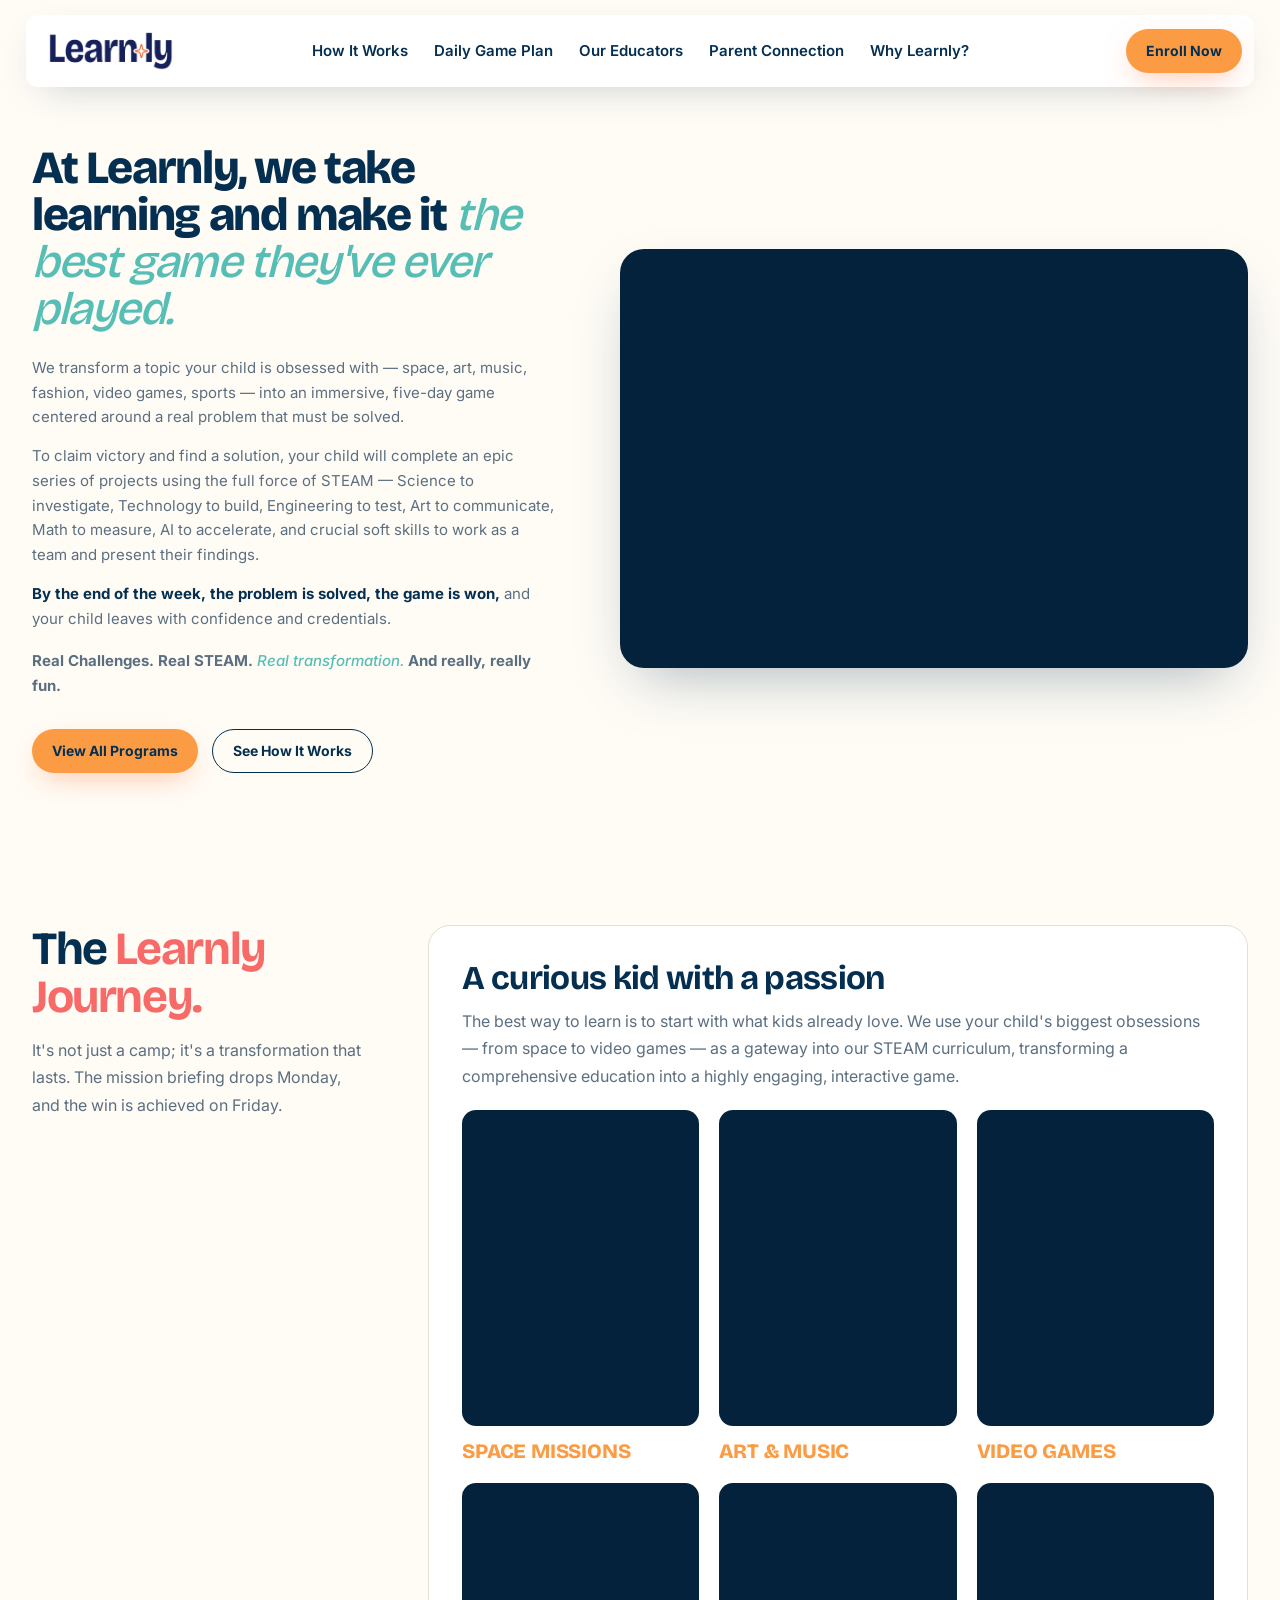
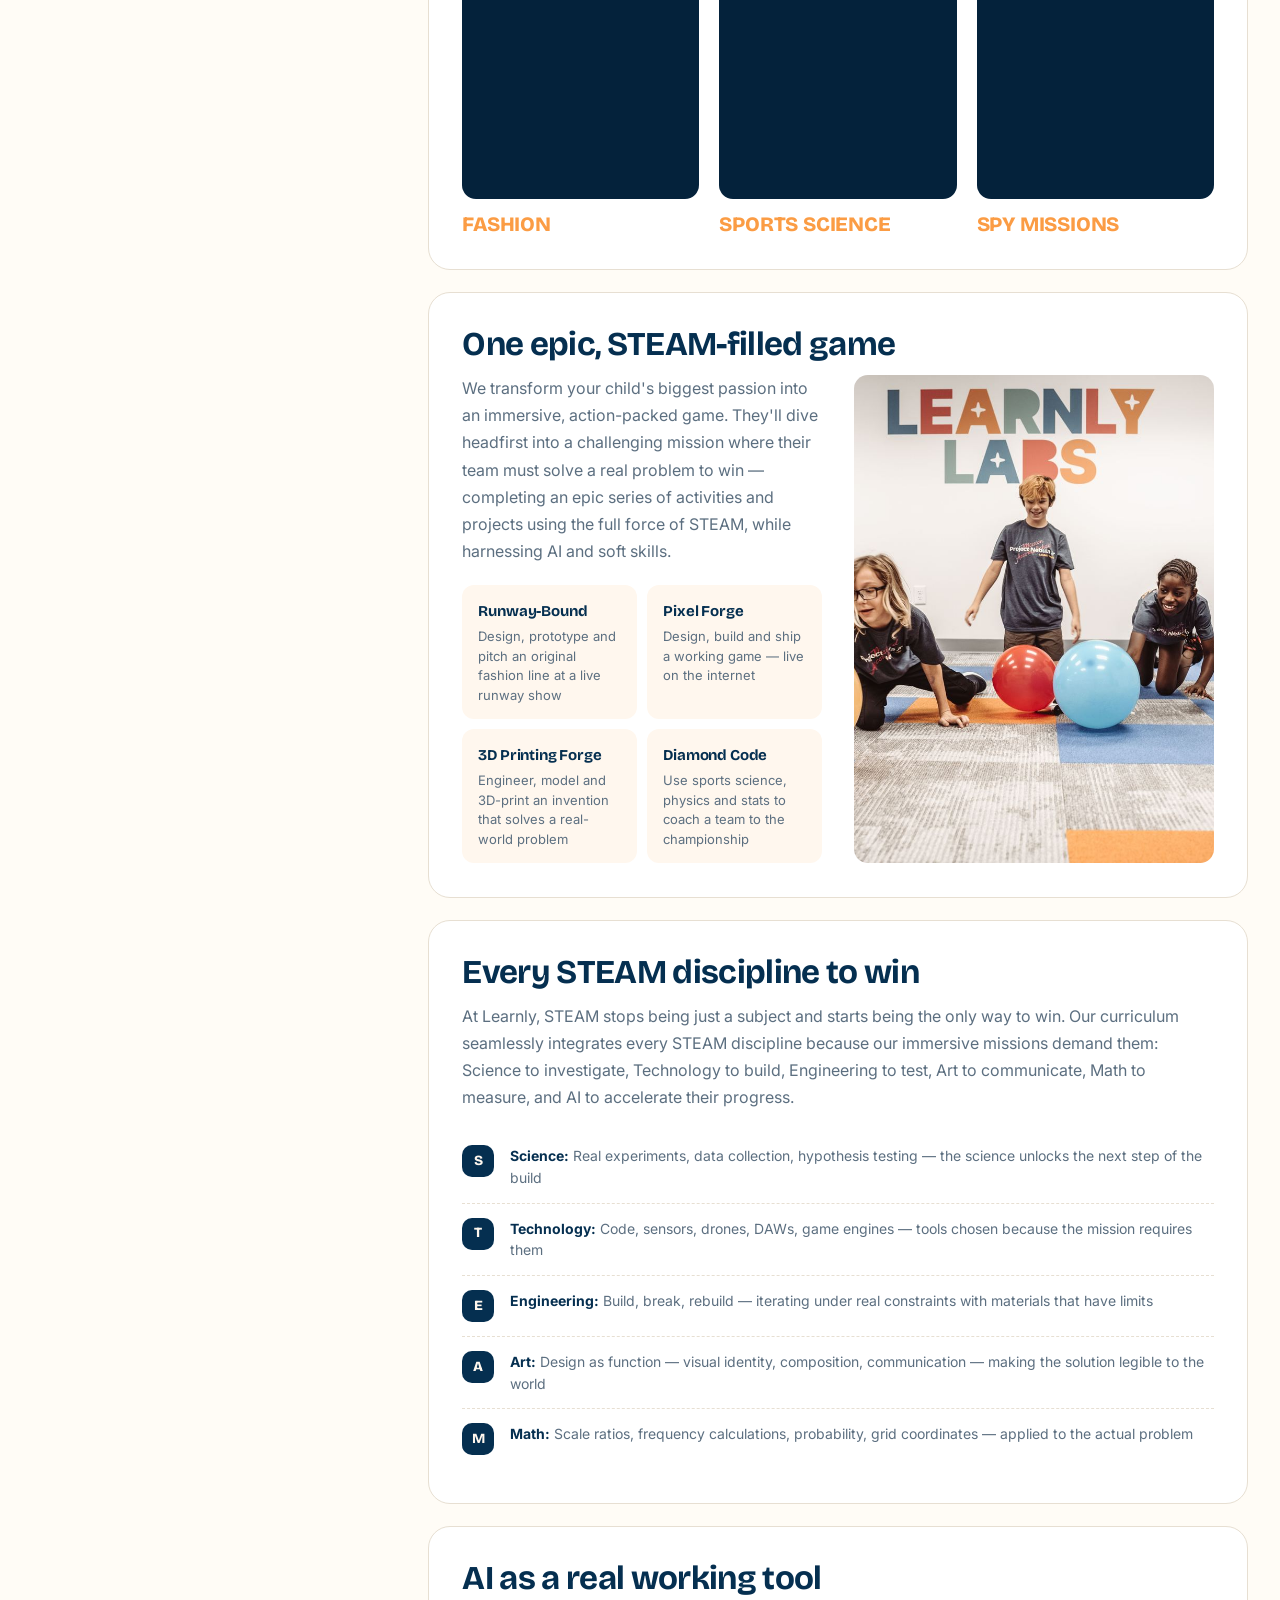
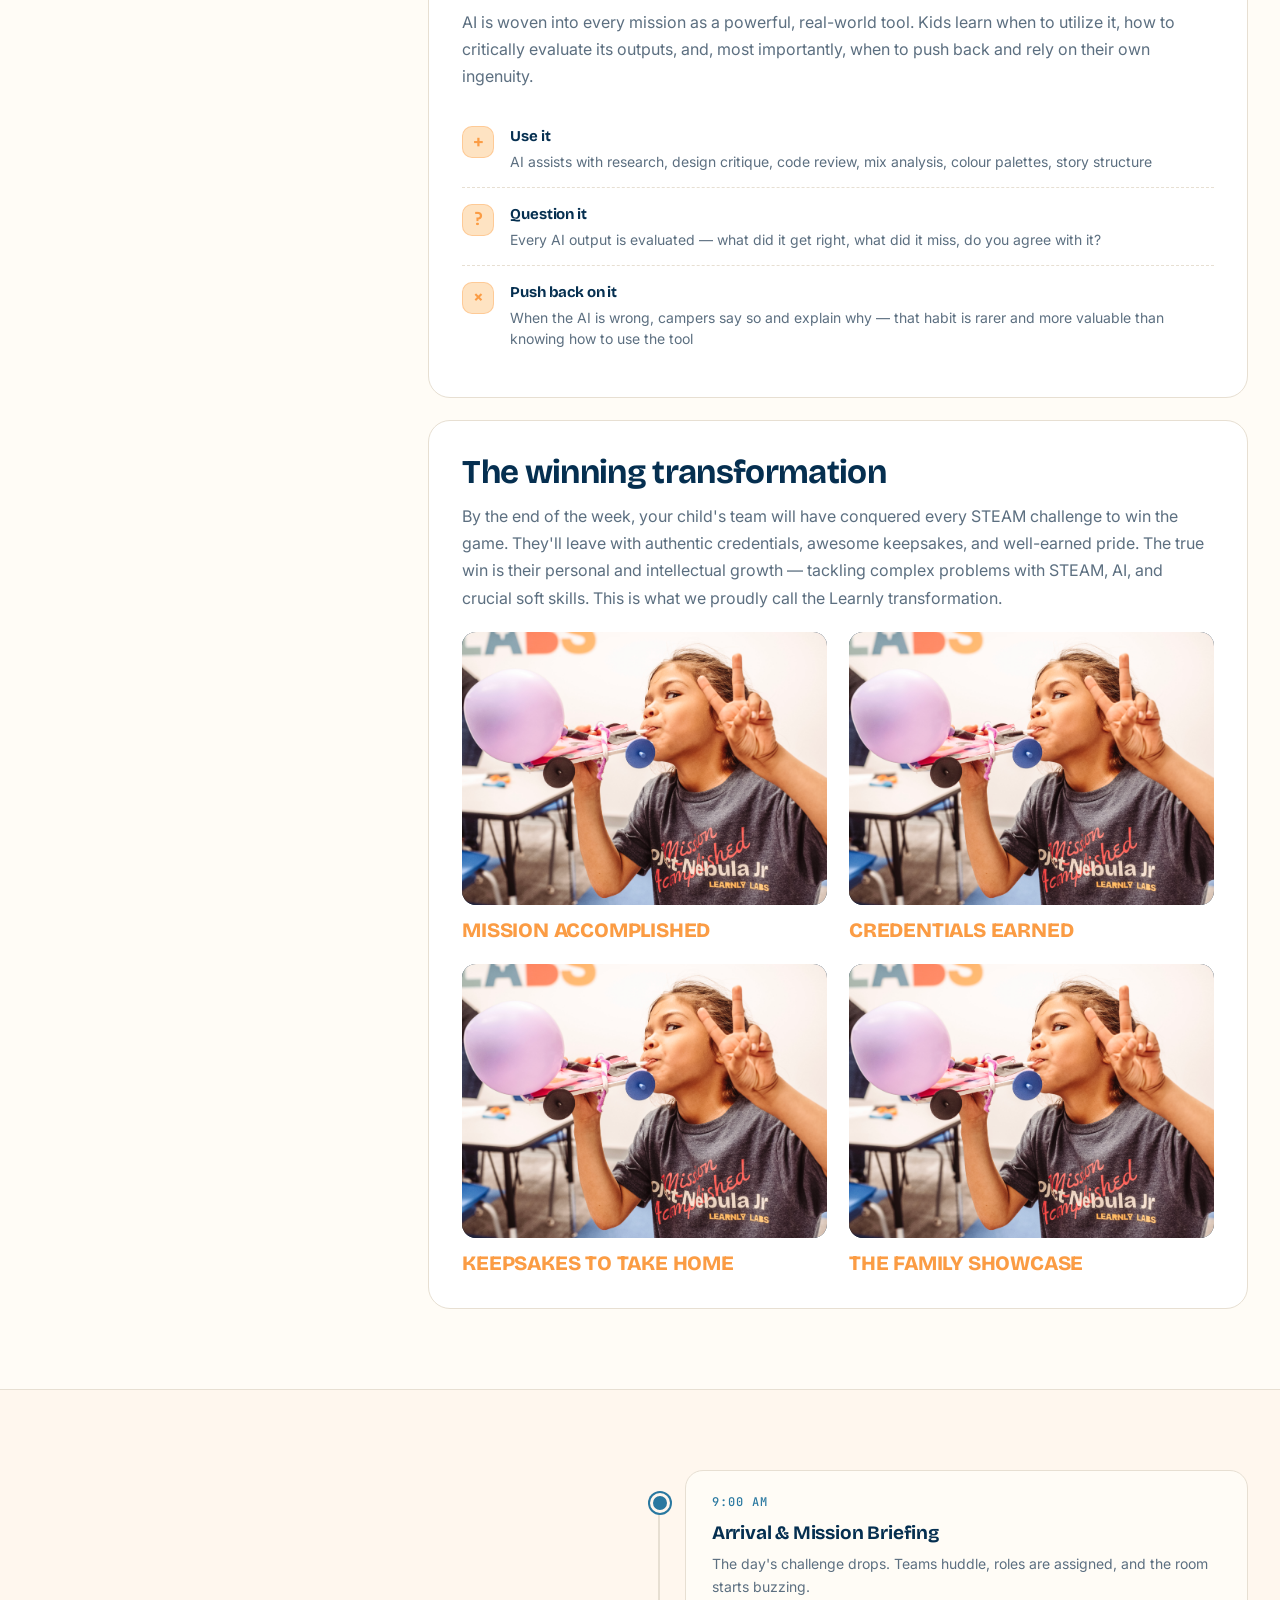
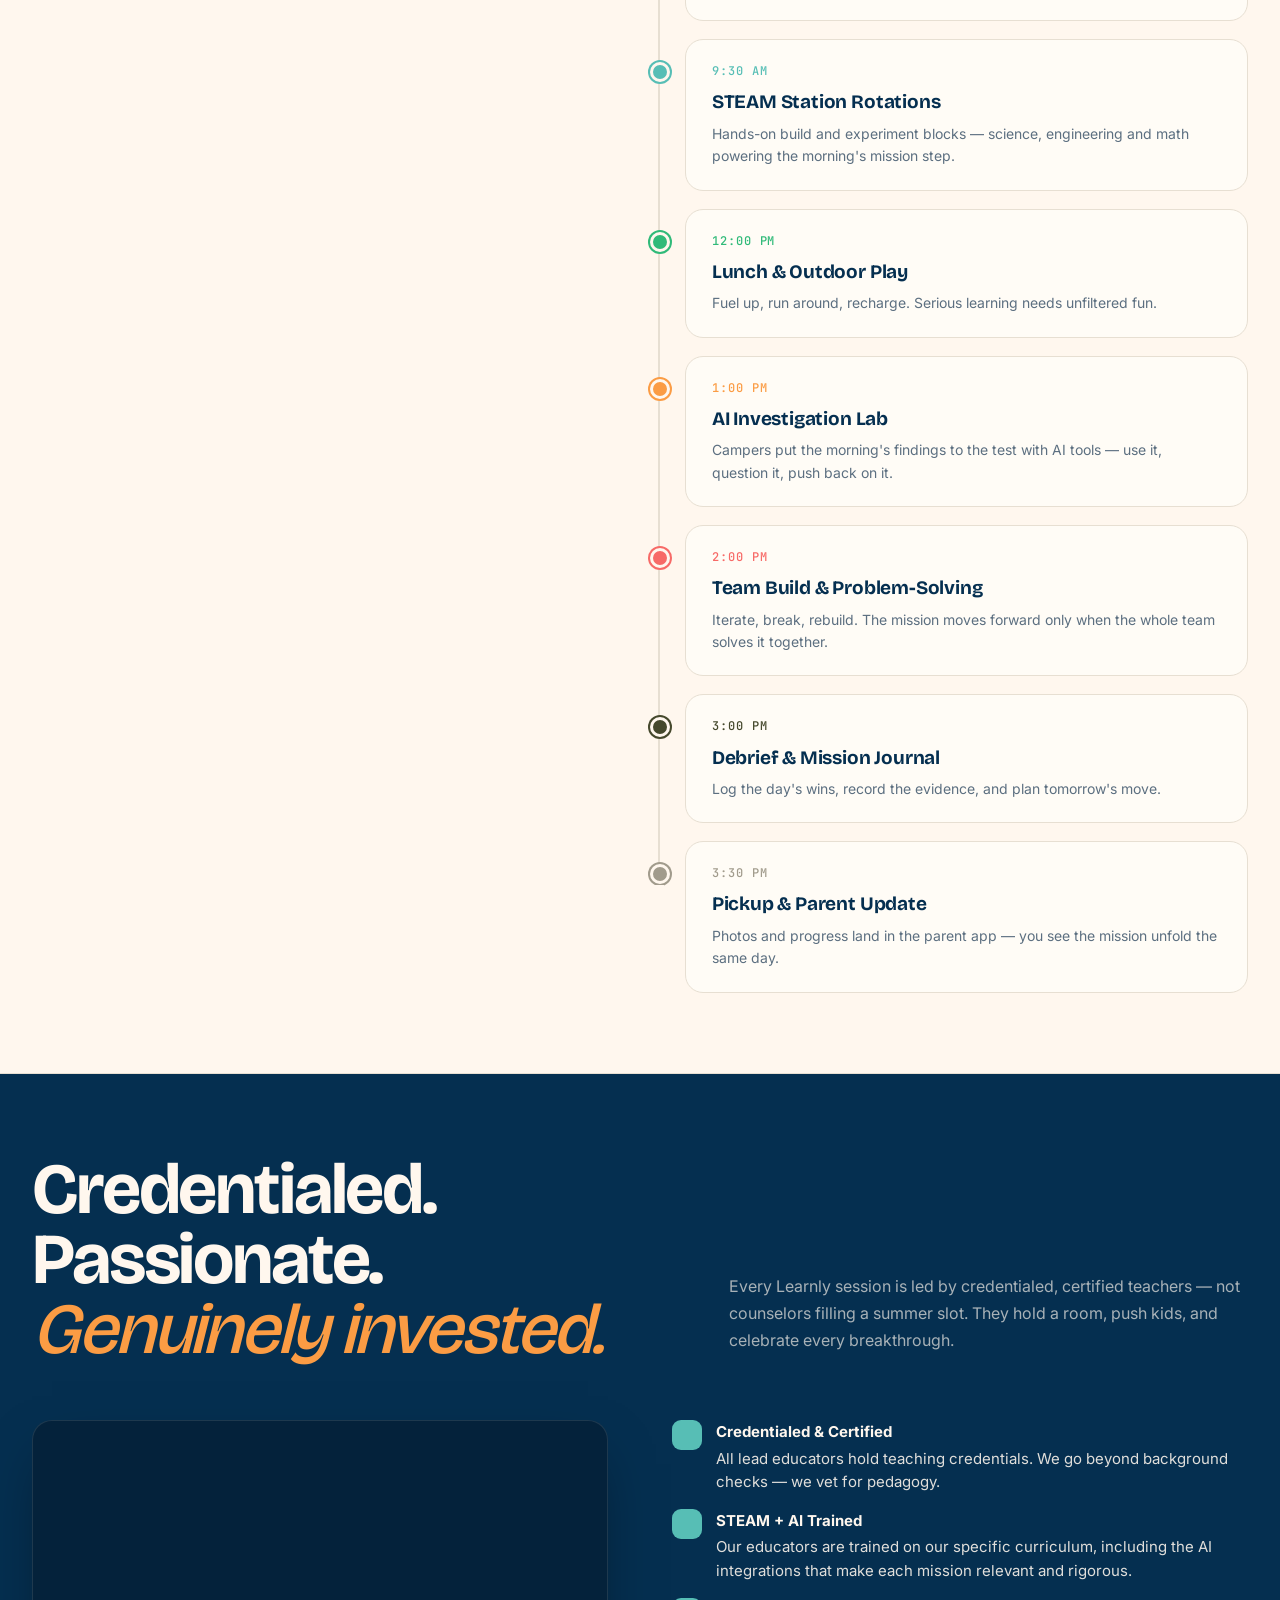
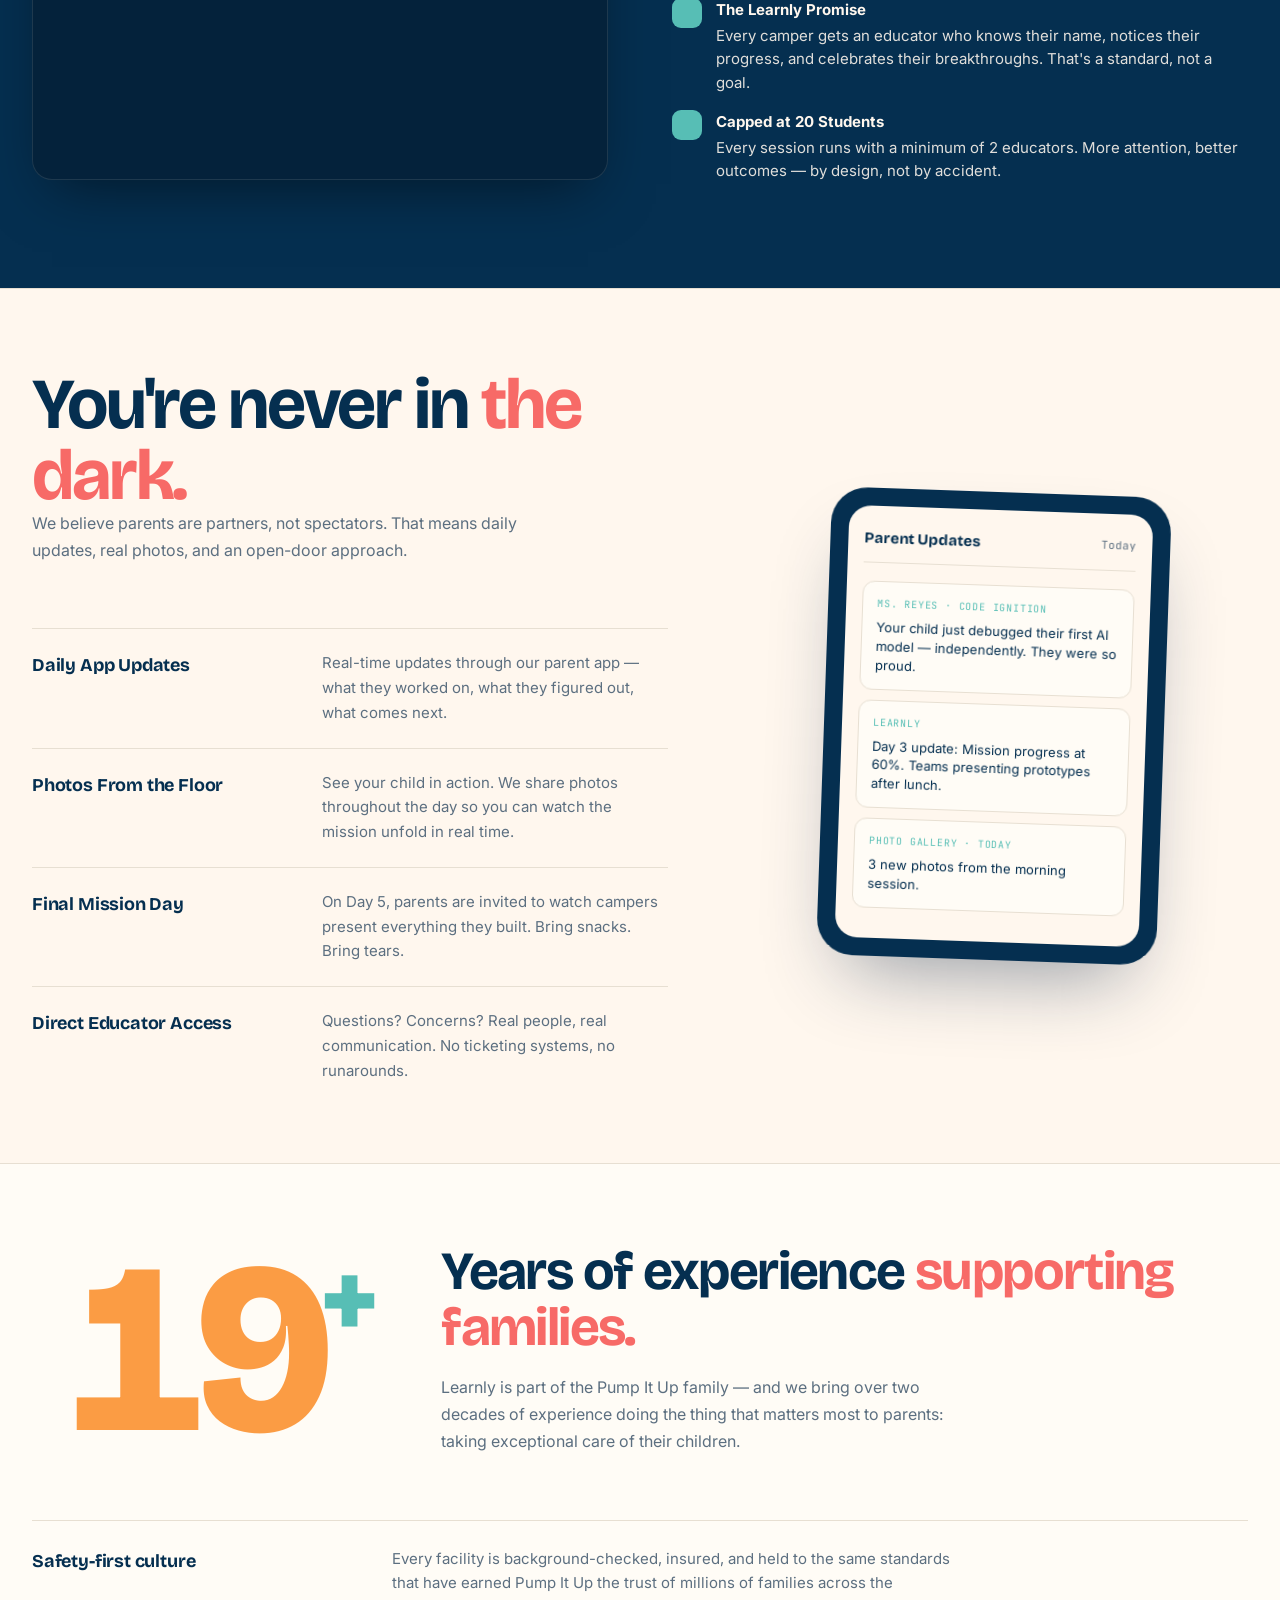
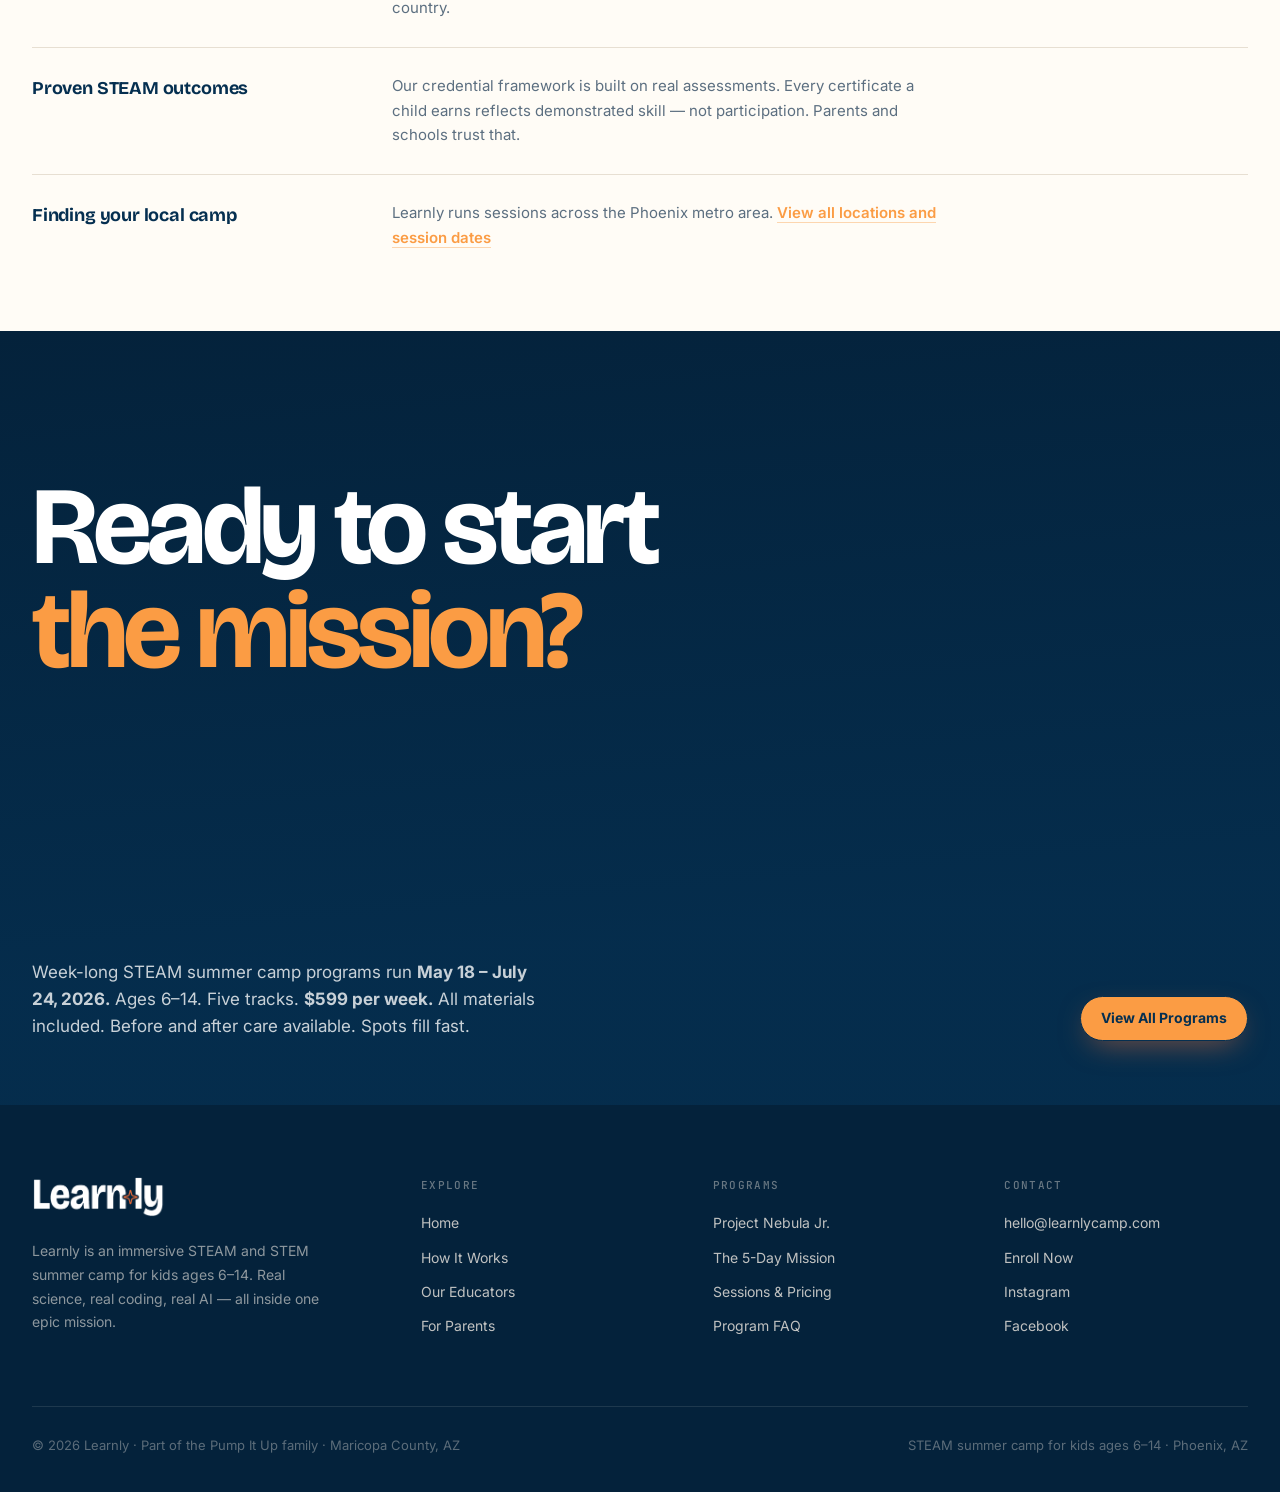
==== commit 85d8f156: "newer version" ====
--- a/index.html
+++ b/index.html
@@ -23,9 +23,10 @@
     <a href="index.html" class="nav-logo"><img src="assets/logo.png" alt="Learnly"></a>
     <div class="nav-links">
       <a href="#how-it-works">How It Works</a>
-      <a href="project-nebula.html">Programs</a>
-      <a href="#educators">Educators</a>
-      <a href="#parents">Parents</a>
+      <a href="#day-in-life">Daily Game Plan</a>
+      <a href="#educators">Our Educators</a>
+      <a href="#parents">Parent Connection</a>
+      <a href="#experience">Why Learnly?</a>
     </div>
     <a href="#enroll" class="btn btn-orange nav-cta">Enroll Now</a>
     <button class="nav-burger" aria-label="Open menu" aria-expanded="false" aria-controls="mobile-menu">
@@ -39,9 +40,10 @@
 <div class="mobile-menu" id="mobile-menu">
   <nav class="mobile-menu-links" aria-label="Mobile">
     <a href="#how-it-works">How It Works</a>
-    <a href="project-nebula.html">Programs</a>
-    <a href="#educators">Educators</a>
-    <a href="#parents">Parents</a>
+    <a href="#day-in-life">Daily Game Plan</a>
+    <a href="#educators">Our Educators</a>
+    <a href="#parents">Parent Connection</a>
+    <a href="#experience">Why Learnly?</a>
   </nav>
   <a href="#enroll" class="btn btn-orange mobile-menu-cta">Enroll Now</a>
 </div>
@@ -71,9 +73,10 @@
 
 <section class="journey" id="how-it-works">
   <div class="container">
+    <div class="journey-layout">
+
     <div class="journey-intro" data-reveal>
-      <p class="eyebrow">The Learnly Journey</p>
-      <h2 class="journey-title">From curious kid to <em class="custom">unstoppable leader.</em></h2>
+      <h2 class="journey-title">The <em class="custom">Learnly Journey.</em></h2>
       <p class="section-lede section-lede--full journey-lede">It's not just a camp; it's a transformation that lasts. The mission briefing drops Monday, and the win is achieved on Friday.</p>
     </div>
 
@@ -82,37 +85,31 @@
       <article class="journey-card" id="panel-start">
         <h3 class="journey-card-title">A curious kid with a passion</h3>
         <p class="journey-card-desc">The best way to learn is to start with what kids already love. We use your child's biggest obsessions — from space to video games — as a gateway into our STEAM curriculum, transforming a comprehensive education into a highly engaging, interactive game.</p>
-        <div class="rail-wrap">
-          <div class="theme-rail theme-rail--inline" data-cursor="Drag">
-            <a class="theme-card" href="project-nebula.html">
-              <div class="theme-card-media"><video autoplay muted loop playsinline preload="none" src="assets/nebula-days.mp4"></video></div>
-              <p class="theme-card-title">Space Missions</p>
-            </a>
-            <a class="theme-card" href="project-nebula.html">
-              <div class="theme-card-media"><video autoplay muted loop playsinline preload="none" src="assets/educators.mp4"></video></div>
-              <p class="theme-card-title">Art &amp; Music</p>
-            </a>
-            <a class="theme-card" href="project-nebula.html">
-              <div class="theme-card-media"><video autoplay muted loop playsinline preload="none" src="assets/hero-loop.mp4"></video></div>
-              <p class="theme-card-title">Video Games</p>
-            </a>
-            <a class="theme-card" href="project-nebula.html">
-              <div class="theme-card-media"><video autoplay muted loop playsinline preload="none" src="assets/educators.mp4"></video></div>
-              <p class="theme-card-title">Fashion</p>
-            </a>
-            <a class="theme-card" href="project-nebula.html">
-              <div class="theme-card-media"><video autoplay muted loop playsinline preload="none" src="assets/nebula-days.mp4"></video></div>
-              <p class="theme-card-title">Sports Science</p>
-            </a>
-            <a class="theme-card" href="project-nebula.html">
-              <div class="theme-card-media"><video autoplay muted loop playsinline preload="none" src="assets/hero-loop.mp4"></video></div>
-              <p class="theme-card-title">Spy Missions</p>
-            </a>
-          </div>
-          <div class="rail-hint" aria-hidden="true">
-            <span class="rail-hint-track"><span class="rail-hint-thumb" data-rail-progress></span></span>
-            <span class="rail-hint-label">Scroll for more programs</span>
-          </div>
+        <div class="theme-grid">
+          <a class="theme-card" href="project-nebula.html">
+            <div class="theme-card-media"><video autoplay muted loop playsinline preload="none" src="assets/nebula-days.mp4"></video></div>
+            <p class="theme-card-title">Space Missions</p>
+          </a>
+          <a class="theme-card" href="project-nebula.html">
+            <div class="theme-card-media"><video autoplay muted loop playsinline preload="none" src="assets/educators.mp4"></video></div>
+            <p class="theme-card-title">Art &amp; Music</p>
+          </a>
+          <a class="theme-card" href="project-nebula.html">
+            <div class="theme-card-media"><video autoplay muted loop playsinline preload="none" src="assets/hero-loop.mp4"></video></div>
+            <p class="theme-card-title">Video Games</p>
+          </a>
+          <a class="theme-card" href="project-nebula.html">
+            <div class="theme-card-media"><video autoplay muted loop playsinline preload="none" src="assets/educators.mp4"></video></div>
+            <p class="theme-card-title">Fashion</p>
+          </a>
+          <a class="theme-card" href="project-nebula.html">
+            <div class="theme-card-media"><video autoplay muted loop playsinline preload="none" src="assets/nebula-days.mp4"></video></div>
+            <p class="theme-card-title">Sports Science</p>
+          </a>
+          <a class="theme-card" href="project-nebula.html">
+            <div class="theme-card-media"><video autoplay muted loop playsinline preload="none" src="assets/hero-loop.mp4"></video></div>
+            <p class="theme-card-title">Spy Missions</p>
+          </a>
         </div>
       </article>
 
@@ -150,11 +147,11 @@
         <h3 class="journey-card-title">Every STEAM discipline to win</h3>
         <p class="journey-card-desc">At Learnly, STEAM stops being just a subject and starts being the only way to win. Our curriculum seamlessly integrates every STEAM discipline because our immersive missions demand them: Science to investigate, Technology to build, Engineering to test, Art to communicate, Math to measure, and AI to accelerate their progress.</p>
         <div class="steam-rows">
-          <div class="steam-row"><div class="steam-badge">S</div><div><h4 class="steam-title">Science</h4><p class="steam-desc">Real experiments, data collection, hypothesis testing — the science unlocks the next step of the build</p></div></div>
-          <div class="steam-row"><div class="steam-badge">T</div><div><h4 class="steam-title">Technology</h4><p class="steam-desc">Code, sensors, drones, DAWs, game engines — tools chosen because the mission requires them</p></div></div>
-          <div class="steam-row"><div class="steam-badge">E</div><div><h4 class="steam-title">Engineering</h4><p class="steam-desc">Build, break, rebuild — iterating under real constraints with materials that have limits</p></div></div>
-          <div class="steam-row"><div class="steam-badge">A</div><div><h4 class="steam-title">Art</h4><p class="steam-desc">Design as function — visual identity, composition, communication — making the solution legible to the world</p></div></div>
-          <div class="steam-row"><div class="steam-badge">M</div><div><h4 class="steam-title">Math</h4><p class="steam-desc">Scale ratios, frequency calculations, probability, grid coordinates — applied to the actual problem</p></div></div>
+          <div class="steam-row"><div class="steam-badge">S</div><p class="steam-desc"><strong class="steam-name">Science:</strong> Real experiments, data collection, hypothesis testing — the science unlocks the next step of the build</p></div>
+          <div class="steam-row"><div class="steam-badge">T</div><p class="steam-desc"><strong class="steam-name">Technology:</strong> Code, sensors, drones, DAWs, game engines — tools chosen because the mission requires them</p></div>
+          <div class="steam-row"><div class="steam-badge">E</div><p class="steam-desc"><strong class="steam-name">Engineering:</strong> Build, break, rebuild — iterating under real constraints with materials that have limits</p></div>
+          <div class="steam-row"><div class="steam-badge">A</div><p class="steam-desc"><strong class="steam-name">Art:</strong> Design as function — visual identity, composition, communication — making the solution legible to the world</p></div>
+          <div class="steam-row"><div class="steam-badge">M</div><p class="steam-desc"><strong class="steam-name">Math:</strong> Scale ratios, frequency calculations, probability, grid coordinates — applied to the actual problem</p></div>
         </div>
       </article>
 
@@ -171,12 +168,27 @@
       <article class="journey-card" id="panel-output">
         <h3 class="journey-card-title">The winning transformation</h3>
         <p class="journey-card-desc">By the end of the week, your child's team will have conquered every STEAM challenge to win the game. They'll leave with authentic credentials, awesome keepsakes, and well-earned pride. The true win is their personal and intellectual growth — tackling complex problems with STEAM, AI, and crucial soft skills. This is what we proudly call the Learnly transformation.</p>
-        <div class="output-grid">
-          <div class="output-card"><div class="output-num">1</div><p class="output-lbl">Real deliverable per program</p></div>
-          <div class="output-card"><div class="output-num">3</div><p class="output-lbl">Credentials earned</p></div>
-          <div class="output-card"><div class="output-num">10:1</div><p class="output-lbl">Student-educator ratio</p></div>
+        <div class="theme-grid theme-grid--four">
+          <div class="theme-card">
+            <div class="theme-card-media"><img src="assets/winning-transformation.jpg" alt="Mission accomplished" loading="lazy"></div>
+            <p class="theme-card-title">Mission accomplished</p>
+          </div>
+          <div class="theme-card">
+            <div class="theme-card-media"><img src="assets/winning-transformation.jpg" alt="Credentials earned" loading="lazy"></div>
+            <p class="theme-card-title">Credentials earned</p>
+          </div>
+          <div class="theme-card">
+            <div class="theme-card-media"><img src="assets/winning-transformation.jpg" alt="Keepsakes to take home" loading="lazy"></div>
+            <p class="theme-card-title">Keepsakes to take home</p>
+          </div>
+          <div class="theme-card">
+            <div class="theme-card-media"><img src="assets/winning-transformation.jpg" alt="The family showcase" loading="lazy"></div>
+            <p class="theme-card-title">The family showcase</p>
+          </div>
         </div>
       </article>
+
+    </div>
 
     </div>
   </div>
@@ -256,10 +268,6 @@
           <video autoplay muted loop playsinline preload="metadata" aria-label="Learnly educators at work">
             <source src="assets/educators.mp4" type="video/mp4">
           </video>
-        </div>
-        <div class="ed-stats" data-stagger>
-          <div class="ed-stat"><div class="ed-stat-num"><span data-count="10">0</span>:1</div><p class="ed-stat-label">Student–Educator ratio, every session</p></div>
-          <div class="ed-stat"><div class="ed-stat-num" data-count="100" data-suffix="%">0%</div><p class="ed-stat-label">Credentialed &amp; certified lead educators</p></div>
         </div>
       </div>
       <div class="ed-checks" data-stagger>
--- a/css/home.css
+++ b/css/home.css
@@ -94,8 +94,16 @@
   }
 }
 
+.journey-layout {
+  display: grid;
+  grid-template-columns: minmax(0, 340px) minmax(0, 1fr);
+  gap: 56px;
+  align-items: start;
+}
+
 .journey-intro {
-  margin-bottom: 44px;
+  position: sticky;
+  top: calc(var(--nav-top) + 72px + 26px);
 }
 
 .journey-title {
@@ -113,6 +121,18 @@
   display: flex;
   flex-direction: column;
   gap: 22px;
+  min-width: 0;
+}
+
+@media (max-width: 1040px) {
+  .journey-layout {
+    grid-template-columns: minmax(0, 1fr);
+    gap: 32px;
+  }
+
+  .journey-intro {
+    position: static;
+  }
 }
 
 .journey-card {
@@ -212,60 +232,6 @@
     grid-template-columns: 1fr;
   }
 }
-
-.rail-wrap {
-  position: relative;
-  margin-top: 4px;
-}
-
-.rail-wrap::after {
-  content: '';
-  position: absolute;
-  top: 0;
-  right: 0;
-  bottom: 44px;
-  width: 64px;
-  background: linear-gradient(90deg, rgba(255, 255, 255, 0), #fff);
-  pointer-events: none;
-  border-radius: 0 14px 14px 0;
-}
-
-.rail-hint {
-  display: flex;
-  align-items: center;
-  gap: 14px;
-  margin-top: 14px;
-}
-
-.rail-hint-track {
-  position: relative;
-  flex: 1;
-  height: 3px;
-  border-radius: 3px;
-  background: var(--line);
-  overflow: hidden;
-}
-
-.rail-hint-thumb {
-  position: absolute;
-  inset: 0 auto 0 0;
-  width: 34%;
-  border-radius: 3px;
-  background: var(--orange);
-  transform: translateX(0);
-  will-change: transform;
-}
-
-.rail-hint-label {
-  font-family: var(--font-mono);
-  font-size: 11px;
-  text-transform: uppercase;
-  letter-spacing: 0.08em;
-  color: var(--muted);
-  white-space: nowrap;
-}
-
-
 
 @media (max-width: 767px){
   .trust-row{
@@ -337,7 +303,11 @@
   top:2px;
 }
 
-.steam-title,
+.steam-name {
+  color: var(--navy);
+  font-weight: 700;
+}
+
 .ai-title {
   font-family: var(--font-display);
   font-size: 15px;
@@ -348,44 +318,9 @@
 
 .steam-desc,
 .ai-desc {
-  font-size: 13px;
+  font-size: 14px;
   color: var(--muted);
   line-height: 1.55;
-}
-
-.output-grid {
-  display: grid;
-  grid-template-columns: repeat(3, minmax(0, 1fr));
-  gap: 10px;
-}
-
-.output-card {
-  background: var(--teal-soft);
-  border-radius: 14px;
-  padding: 18px;
-  text-align: center;
-  transition: transform 0.3s var(--ease-out);
-}
-
-.output-card:hover {
-  transform: translateY(-4px);
-}
-
-.output-num {
-  font-family: var(--font-display);
-  font-size: 32px;
-  font-weight: 800;
-  color: var(--teal);
-  line-height: 1;
-  margin-bottom: 6px;
-  letter-spacing: -0.03em;
-}
-
-.output-lbl {
-  font-size: 12px;
-  color: var(--navy);
-  font-weight: 600;
-  line-height: 1.35;
 }
 
 .day-section {
@@ -799,36 +734,24 @@
   text-align: right;
 }
 
-.theme-rail {
-  display: flex;
+.theme-grid {
+  display: grid;
+  grid-template-columns: repeat(3, minmax(0, 1fr));
+  gap: 20px;
+}
+
+.theme-grid--four {
+  grid-template-columns: repeat(2, minmax(0, 1fr));
   gap: 22px;
-  overflow-x: auto;
-  scroll-snap-type: x proximity;
-  padding: 6px max(calc((100vw - 1280px) / 2 + 32px), 32px) 22px;
-  scroll-padding-inline: max(calc((100vw - 1280px) / 2 + 32px), 32px);
-  cursor: grab;
-  scrollbar-width: none;
-  -ms-overflow-style: none;
-}
-
-.theme-rail::-webkit-scrollbar {
-  display: none;
-}
-
-.theme-rail.dragging,
-.theme-rail.gliding {
-  scroll-snap-type: none;
-}
-
-.theme-rail.dragging {
-  cursor: grabbing;
-  user-select: none;
+}
+
+.theme-grid--four .theme-card-media {
+  aspect-ratio: 4 / 3;
 }
 
 .theme-card {
-  flex: 0 0 clamp(220px, 23vw, 310px);
-  scroll-snap-align: start;
   text-decoration: none;
+  display: block;
 }
 
 .theme-card-media {
@@ -839,6 +762,7 @@
   background: var(--navy-deep);
 }
 
+.theme-card-media img,
 .theme-card-media video {
   width: 100%;
   height: 100%;
@@ -848,13 +772,14 @@
   transition: transform 0.9s var(--ease-out);
 }
 
-.theme-card:hover .theme-card-media video {
+.theme-card:hover .theme-card-media img,
+.theme-card-media video {
   transform: scale(1.1);
 }
 
 .theme-card-title {
   font-family: var(--font-display);
-  font-size: clamp(20px, 2.1vw, 29px);
+  font-size: clamp(17px, 1.6vw, 22px);
   font-weight: 800;
   text-transform: uppercase;
   color: var(--orange);
@@ -868,55 +793,23 @@
   color: var(--navy);
 }
 
-@media (max-width: 767px) {
-
-  .theme-card {
-    flex-basis: 240px;
-  }
-}
-
-.theme-rail,
 .theme-card,
 .theme-card * {
   user-select: none;
   -webkit-user-drag: none;
 }
 
-@media (max-width: 600px) {
-  .theme-rail {
-    padding-left: 20px;
-    padding-right: 20px;
-    scroll-padding-inline: 20px;
-    gap: 14px;
-  }
-
-  .theme-card {
-    flex-basis: 200px;
-  }
-}
-
-
-.theme-rail--inline {
-  padding-left: 0;
-  padding-right: 0;
-  scroll-padding-inline: 0;
-  gap: 16px;
-}
-
-.theme-rail--inline .theme-card {
-  flex: 0 0 clamp(190px, 20vw, 250px);
-}
-
-@media (max-width: 767px) {
-  .theme-rail--inline .theme-card {
-    flex-basis: 46%;
-  }
-
-  .theme-rail--inline {
+@media (max-width: 900px) {
+  .theme-grid {
+    grid-template-columns: repeat(2, minmax(0, 1fr));
+    gap: 16px;
+  }
+}
+
+@media (max-width: 520px) {
+  .theme-grid,
+  .theme-grid--four {
+    grid-template-columns: repeat(2, minmax(0, 1fr));
     gap: 12px;
   }
-
-  .rail-wrap::after {
-    width: 32px;
-  }
-}
+}
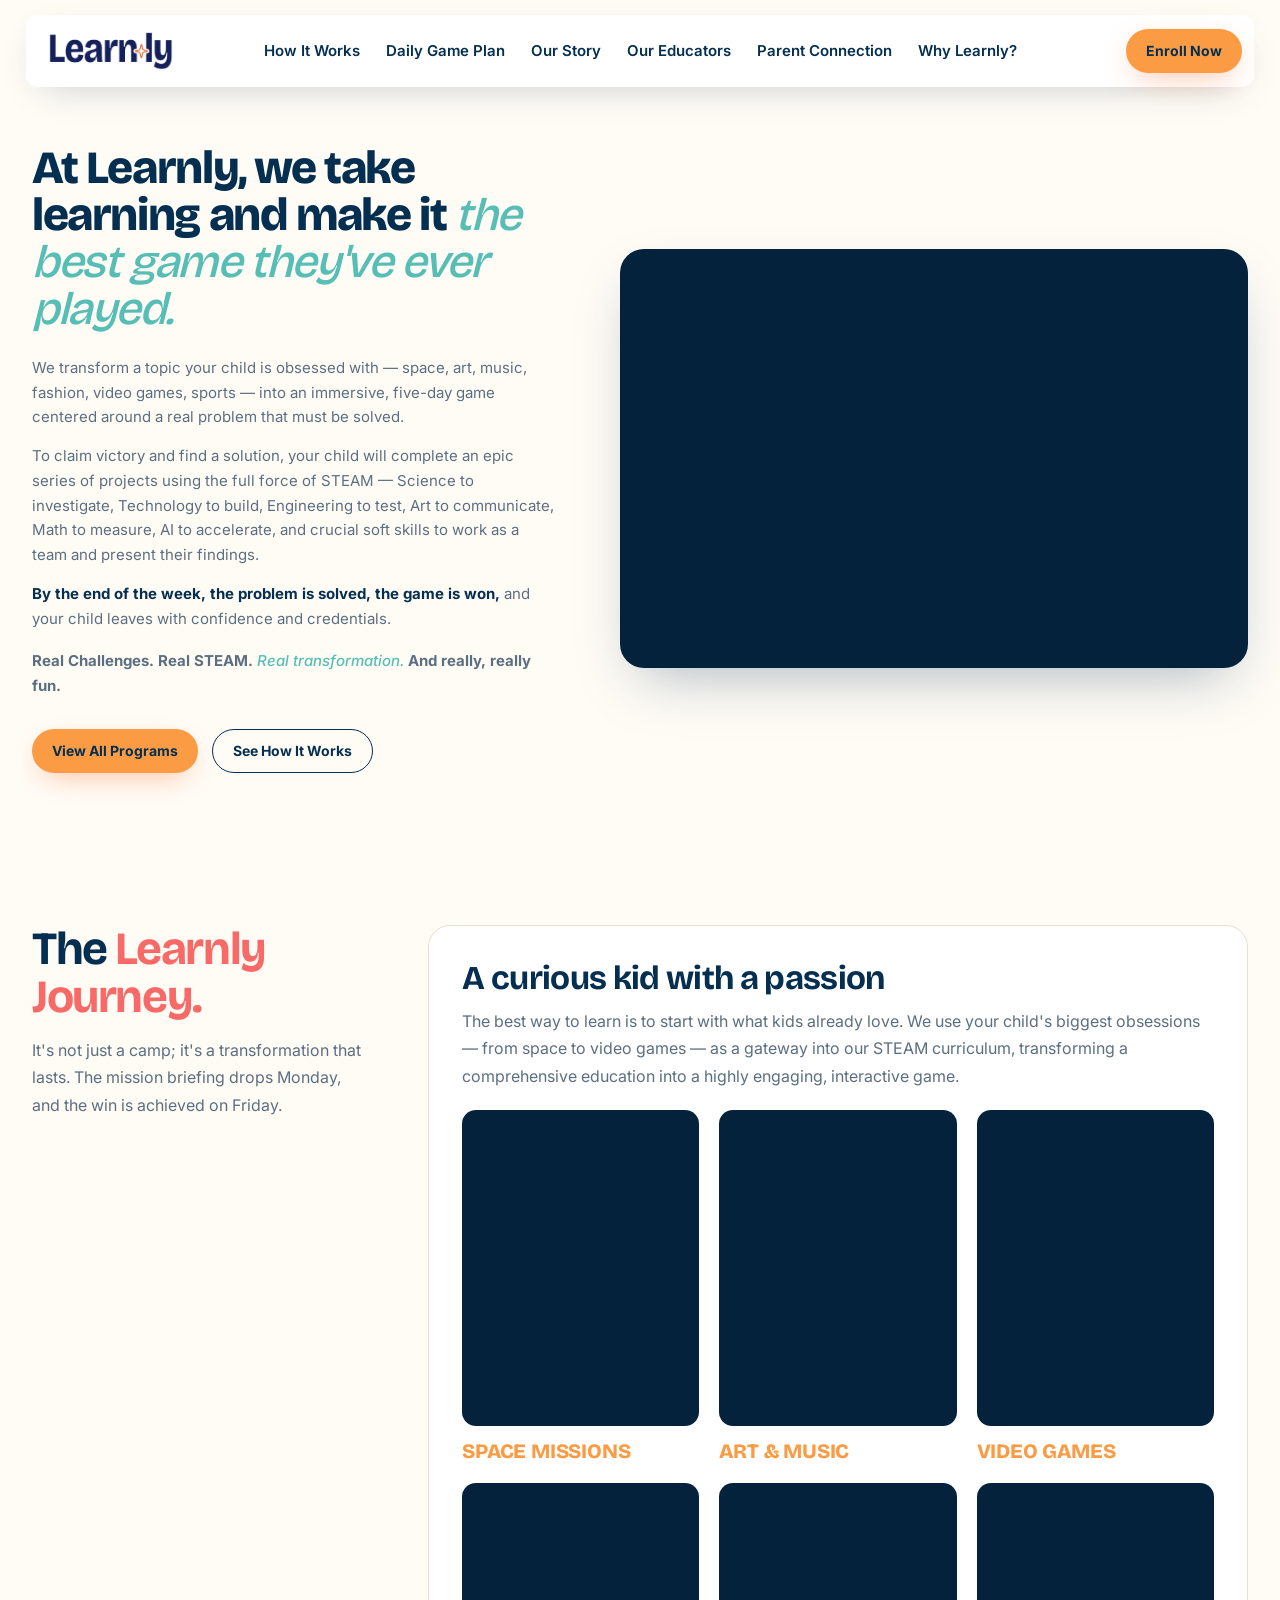
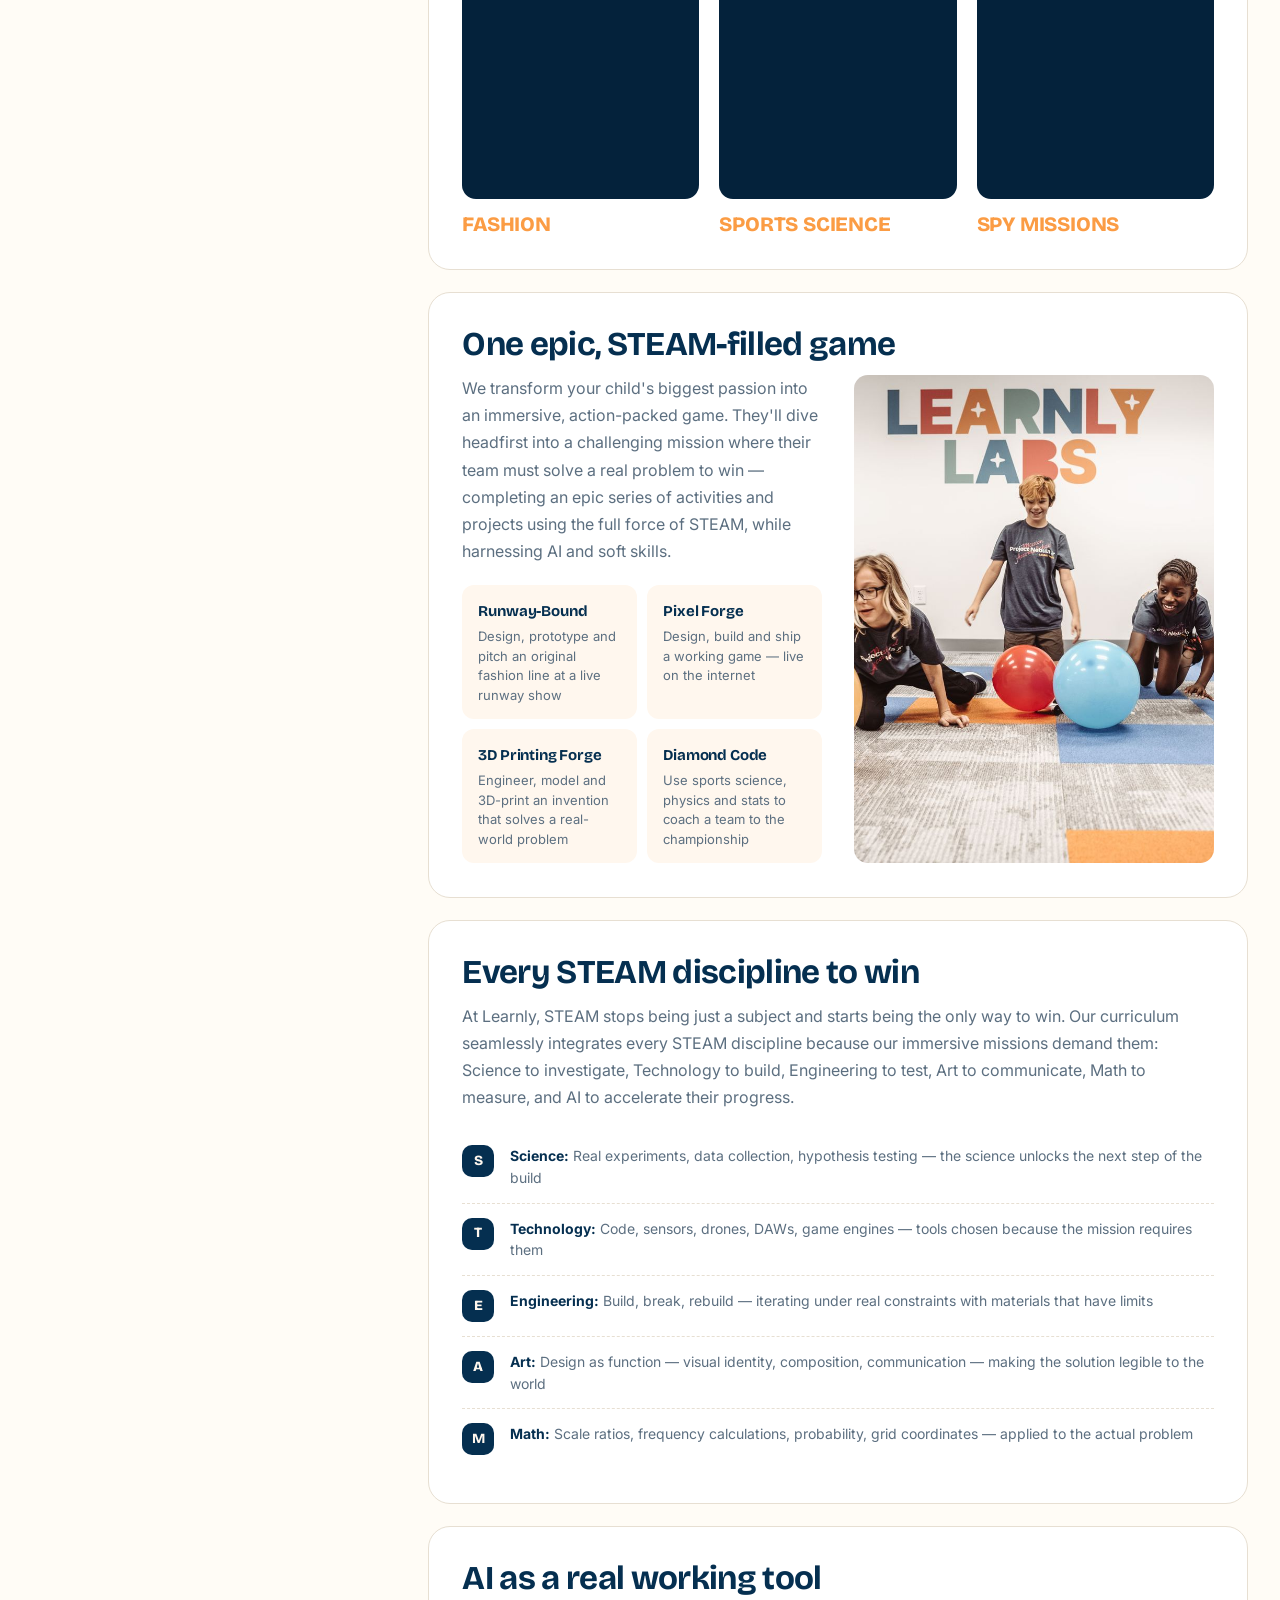
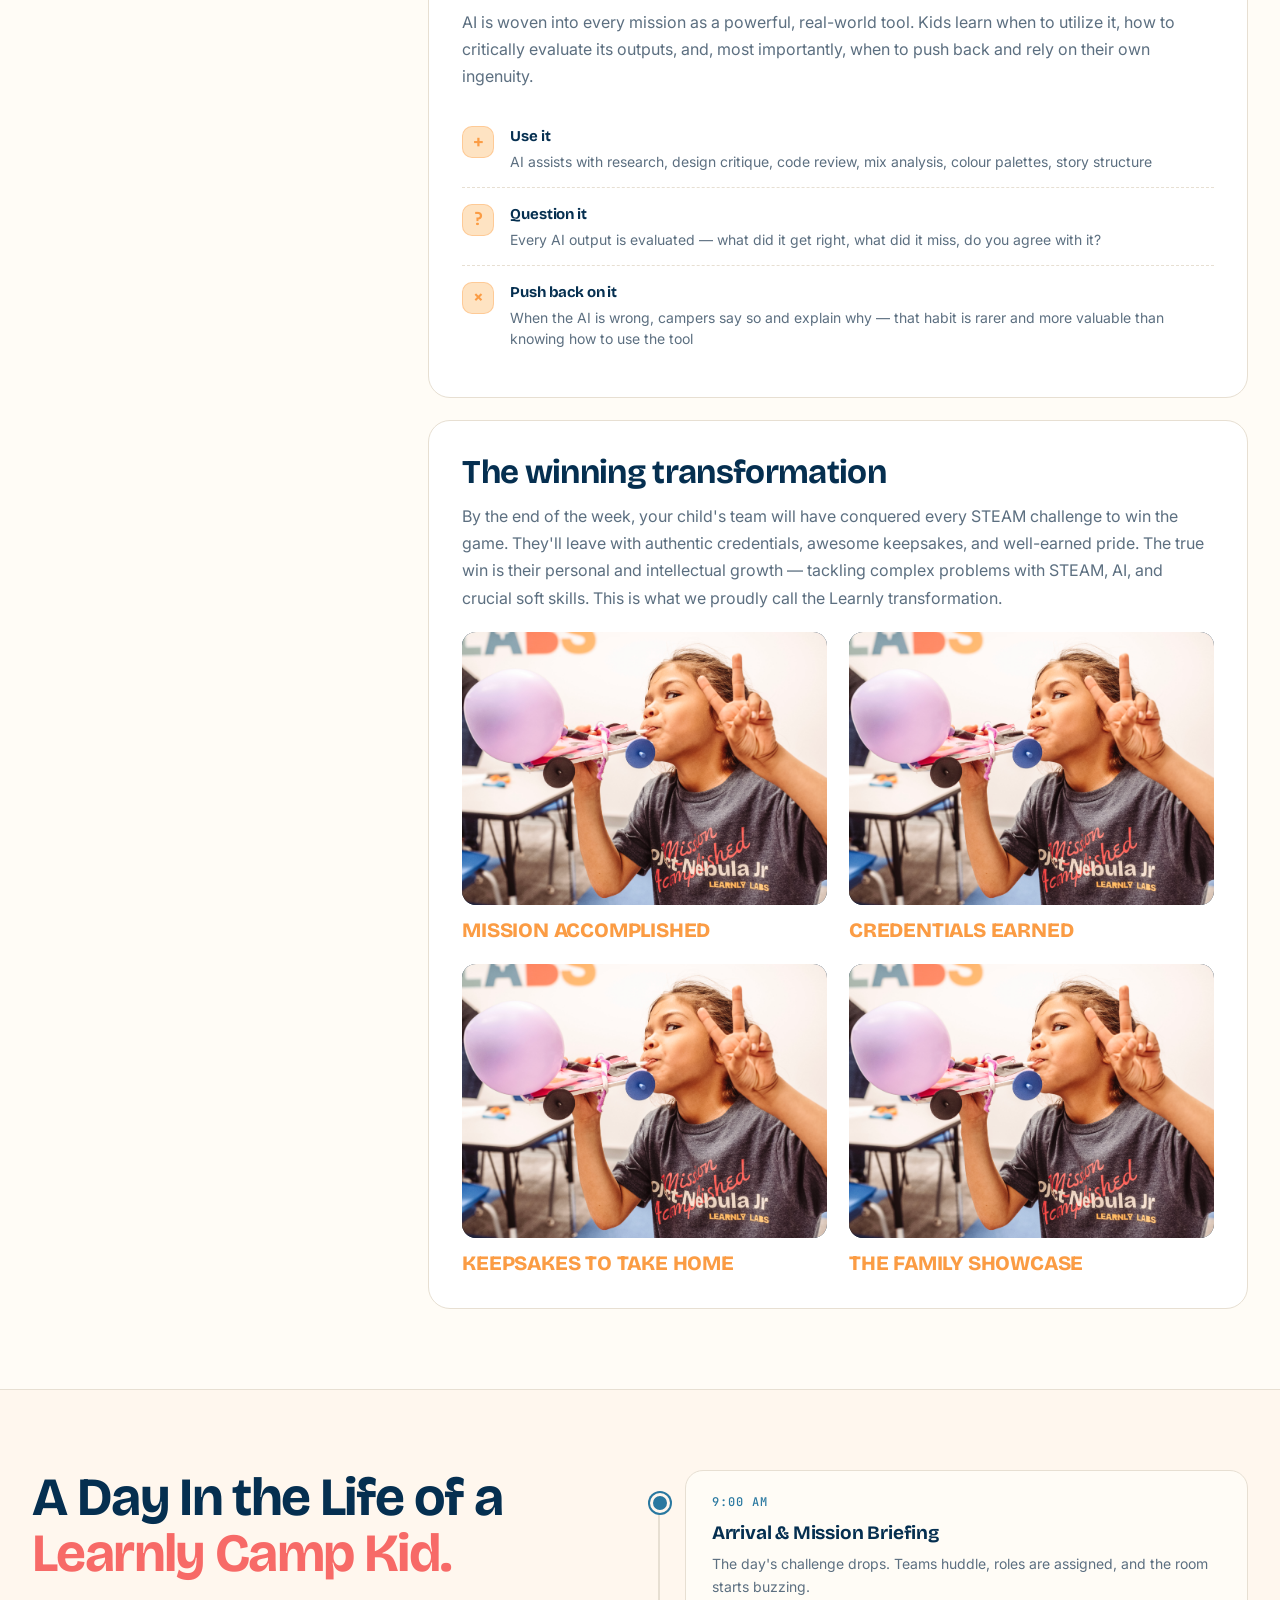
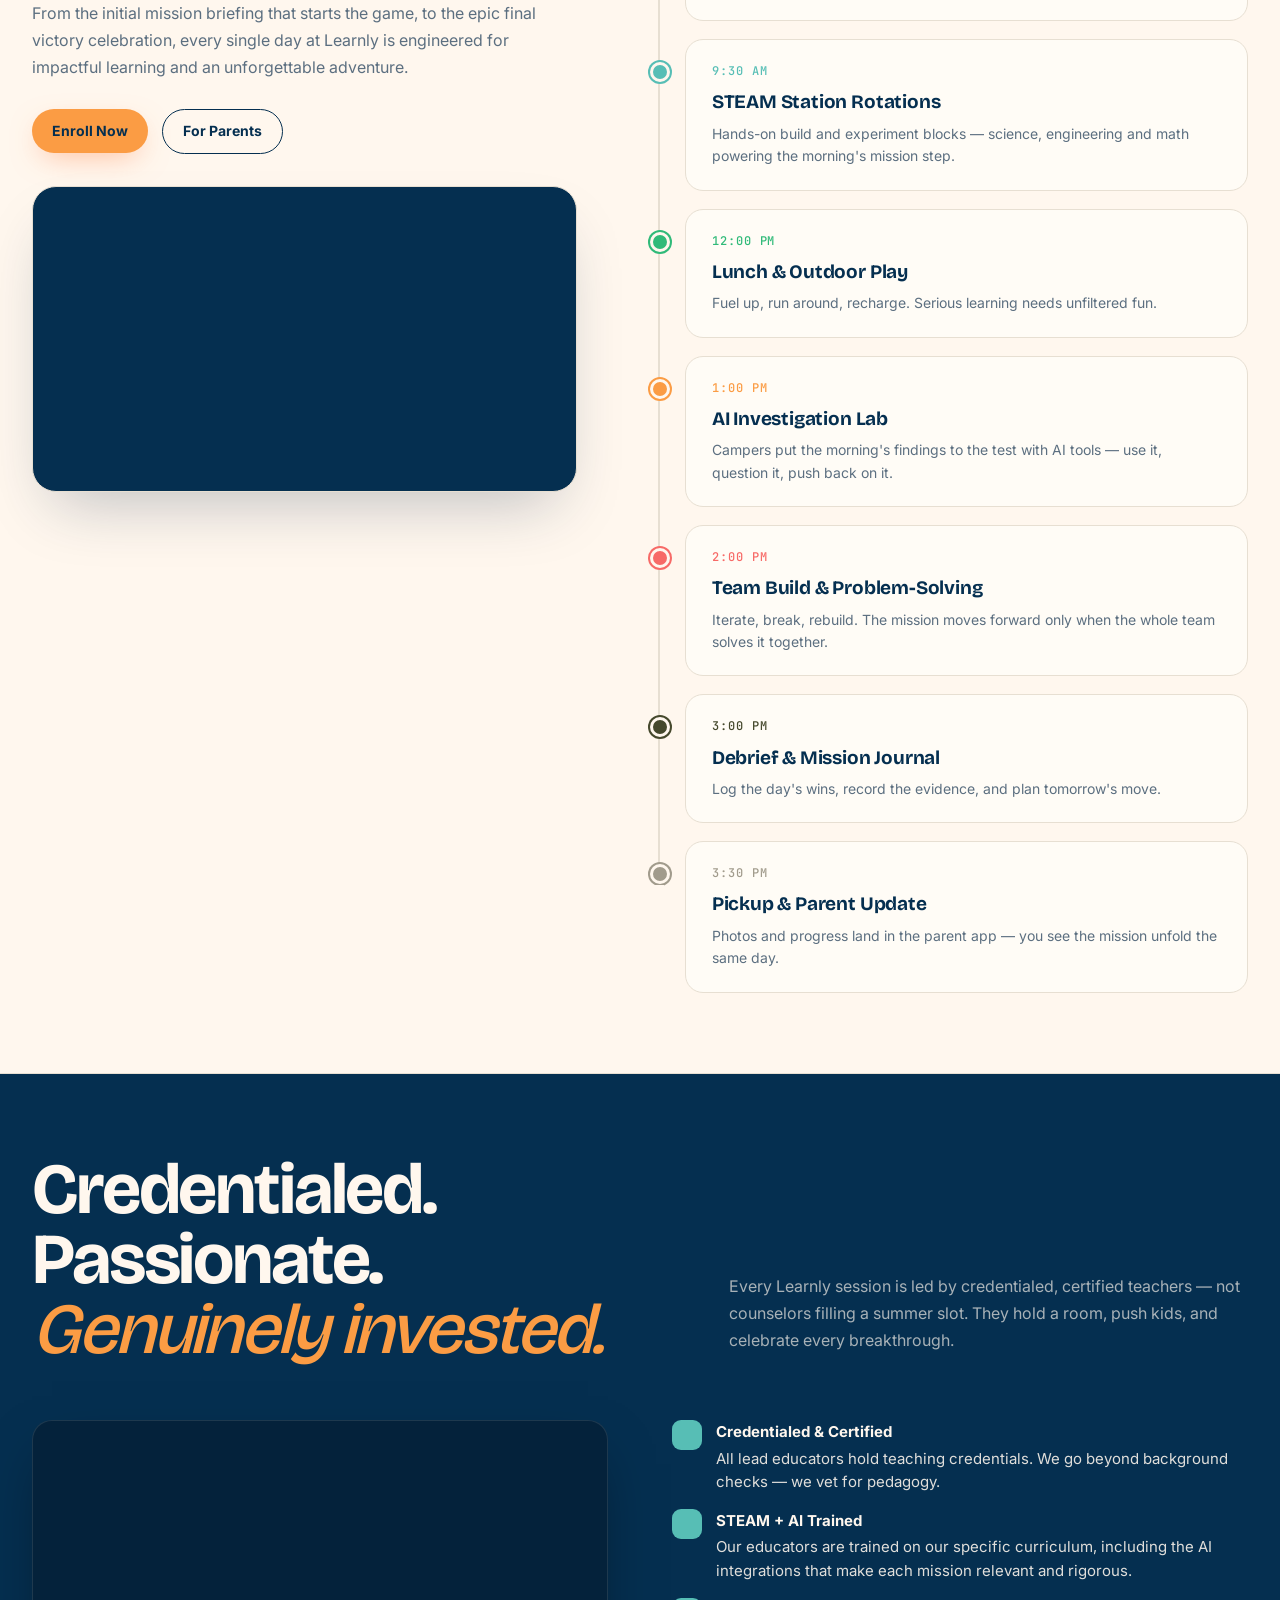
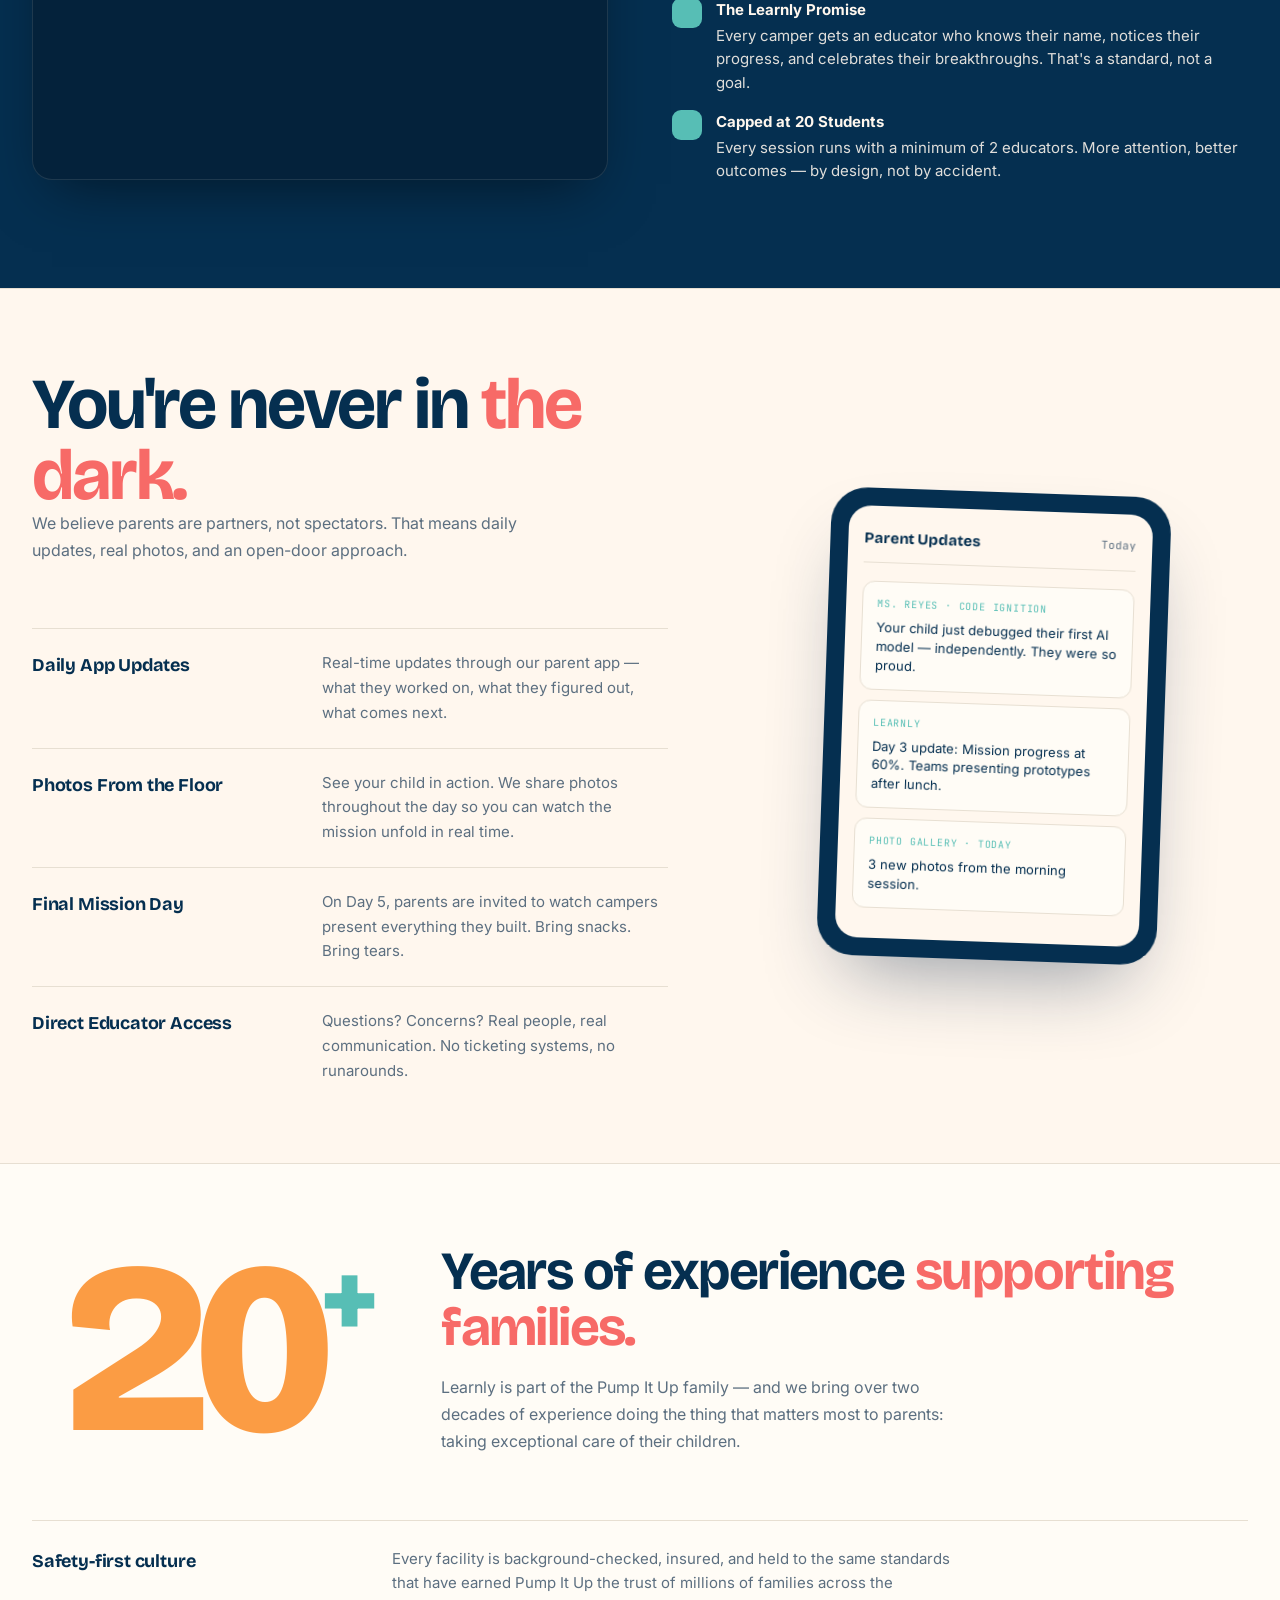
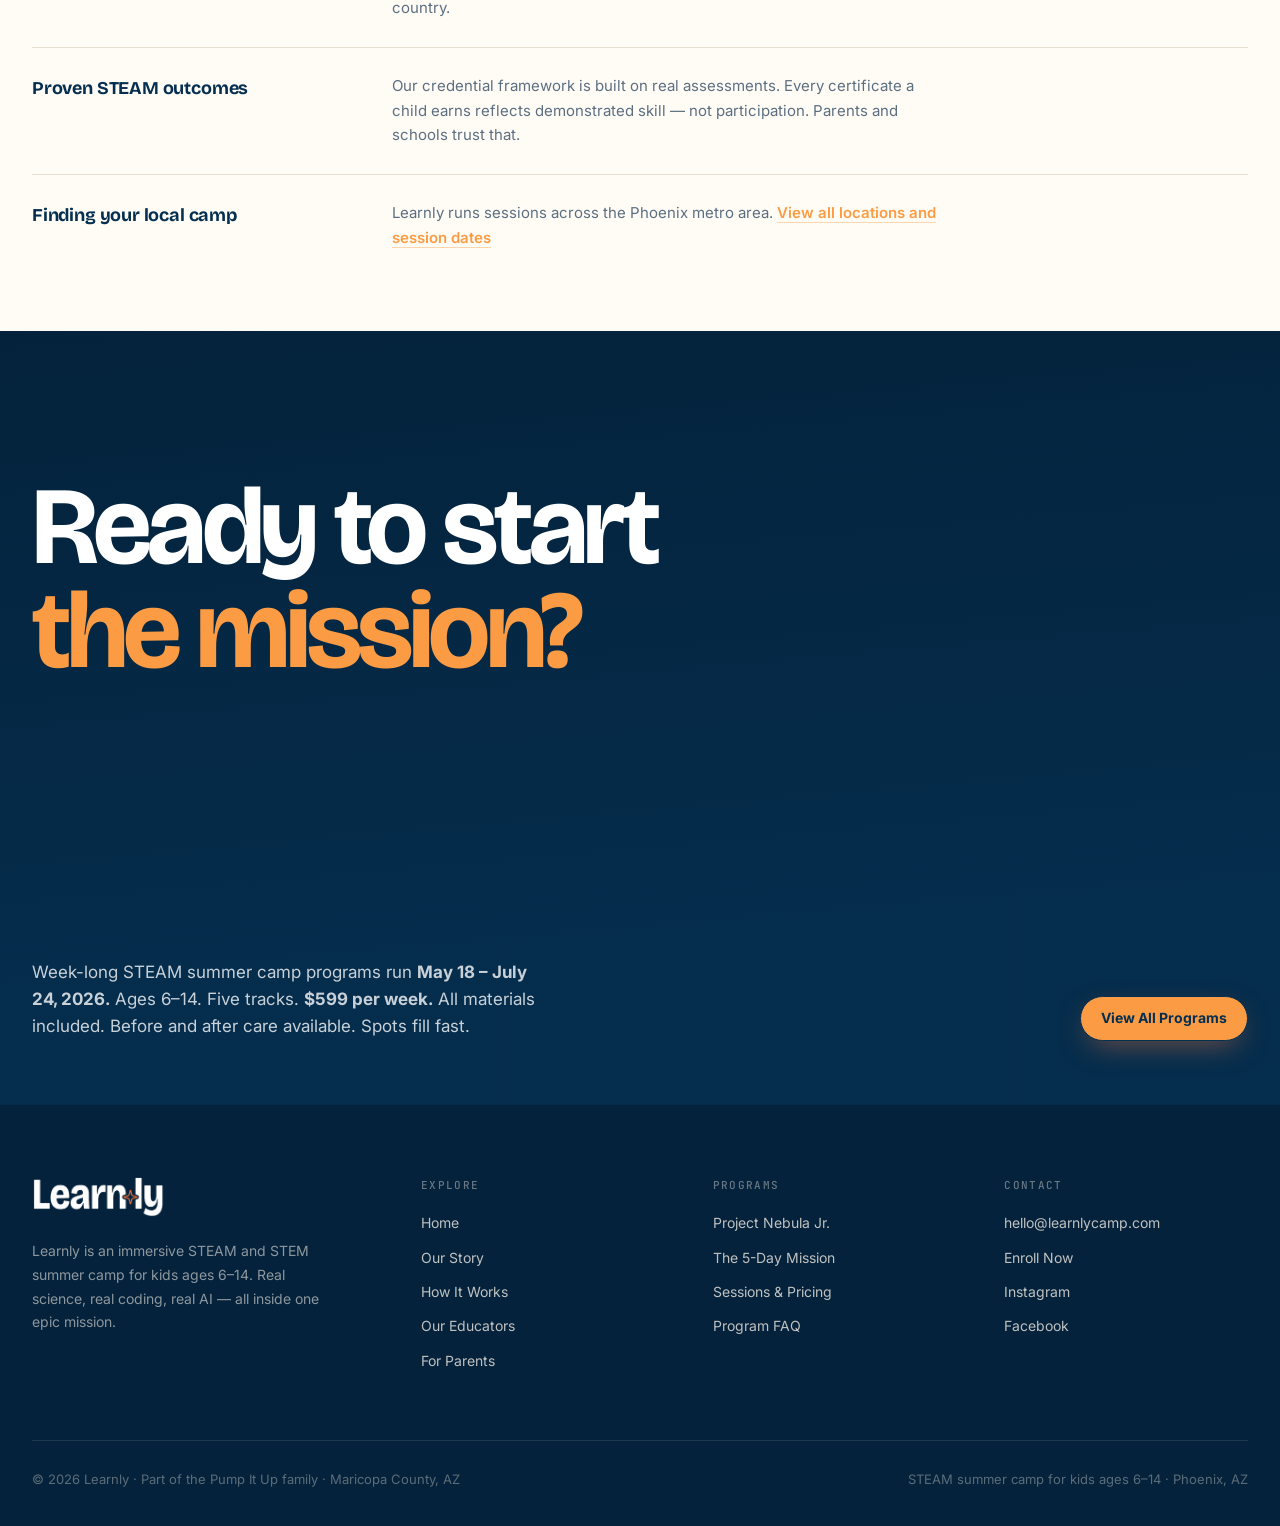
==== commit 038bbc1c: "initial version" ====
--- a/index.html
+++ b/index.html
@@ -24,6 +24,7 @@
     <div class="nav-links">
       <a href="#how-it-works">How It Works</a>
       <a href="#day-in-life">Daily Game Plan</a>
+      <a href="about.html">Our Story</a>
       <a href="#educators">Our Educators</a>
       <a href="#parents">Parent Connection</a>
       <a href="#experience">Why Learnly?</a>
@@ -41,6 +42,7 @@
   <nav class="mobile-menu-links" aria-label="Mobile">
     <a href="#how-it-works">How It Works</a>
     <a href="#day-in-life">Daily Game Plan</a>
+    <a href="about.html">Our Story</a>
     <a href="#educators">Our Educators</a>
     <a href="#parents">Parent Connection</a>
     <a href="#experience">Why Learnly?</a>
@@ -375,6 +377,7 @@
       <div class="footer-col">
         <p class="footer-label">Explore</p>
         <a href="index.html">Home</a>
+        <a href="about.html">Our Story</a>
         <a href="#how-it-works">How It Works</a>
         <a href="#educators">Our Educators</a>
         <a href="#parents">For Parents</a>
--- a/css/home.css
+++ b/css/home.css
@@ -643,88 +643,12 @@
   }
 }
 
-.cta-hero {
-  position: relative;
-  min-height: 86vh;
-  display: flex;
-  padding: 0;
-  overflow: hidden;
-  background: var(--navy-deep);
-}
-
-.cta-hero-media {
-  position: absolute;
-  inset: 0;
-}
-
-.cta-hero-media video {
-  width: 100%;
-  height: 100%;
-  object-fit: cover;
-  display: block;
-}
-
-.cta-hero-media::after {
-  content: '';
-  position: absolute;
-  inset: 0;
-  background: linear-gradient(175deg, rgba(4, 34, 59, 0.55) 0%, rgba(5, 47, 80, 0.82) 75%);
-}
-
-.cta-hero-content {
-  position: relative;
-  z-index: 2;
-  width: 100%;
-  max-width: 1280px;
-  margin: 0 auto;
-  padding: clamp(120px, 16vh, 180px) 32px 64px;
-  display: flex;
-  flex-direction: column;
-  justify-content: space-between;
-  gap: 48px;
-}
-
-.cta-hero-heading {
-  color: #fff;
-  font-size: clamp(52px, 8.6vw, 128px);
-  line-height: 0.95;
-  letter-spacing: -0.04em;
-  margin-bottom: 0;
-  max-width: 12ch;
-}
-
-.cta-hero-heading em {
-  color: var(--orange);
-}
-
-.cta-hero-bottom {
-  display: flex;
-  justify-content: space-between;
-  align-items: flex-end;
-  gap: 32px;
-  flex-wrap: wrap;
-}
-
-.cta-hero-bottom p {
-  color: rgba(255, 255, 255, 0.78);
-  font-size: 17px;
-  line-height: 1.6;
-  max-width: 46ch;
-}
-
 @media (max-width: 600px) {
   .stat-cell-num{
     font-size: 32px;
   }
   .stat-cell-label{
     font-size: 12px;
-  }
-  .cta-hero {
-    min-height: 70vh;
-  }
-
-  .cta-hero-content {
-    padding-top: 120px;
   }
 }
 
--- a/css/learnly.css
+++ b/css/learnly.css
@@ -323,6 +323,26 @@
   display: block;
 }
 
+.nav-program {
+  font-family: var(--font-mono);
+  font-size: 11px;
+  font-weight: 500;
+  text-transform: uppercase;
+  letter-spacing: 0.09em;
+  color: var(--navy);
+  background: var(--teal-soft);
+  border-radius: 999px;
+  padding: 7px 14px;
+  margin-left: 14px;
+  white-space: nowrap;
+}
+
+@media (max-width: 1080px) {
+  .nav-program {
+    display: none;
+  }
+}
+
 .nav-links {
   position: absolute;
   left: 50%;
@@ -490,6 +510,85 @@
   padding-bottom: 0px;
   border-bottom:0px;
 }
+.cta-hero {
+  position: relative;
+  min-height: 86vh;
+  display: flex;
+  padding: 0;
+  overflow: hidden;
+  background: var(--navy-deep);
+}
+
+.cta-hero-media {
+  position: absolute;
+  inset: 0;
+}
+
+.cta-hero-media video {
+  width: 100%;
+  height: 100%;
+  object-fit: cover;
+  display: block;
+}
+
+.cta-hero-media::after {
+  content: '';
+  position: absolute;
+  inset: 0;
+  background: linear-gradient(175deg, rgba(4, 34, 59, 0.55) 0%, rgba(5, 47, 80, 0.82) 75%);
+}
+
+.cta-hero-content {
+  position: relative;
+  z-index: 2;
+  width: 100%;
+  max-width: 1280px;
+  margin: 0 auto;
+  padding: clamp(120px, 16vh, 180px) 32px 64px;
+  display: flex;
+  flex-direction: column;
+  justify-content: space-between;
+  gap: 48px;
+}
+
+.cta-hero-heading {
+  color: #fff;
+  font-size: clamp(52px, 8.6vw, 128px);
+  line-height: 0.95;
+  letter-spacing: -0.04em;
+  margin-bottom: 0;
+  max-width: 12ch;
+}
+
+.cta-hero-heading em {
+  color: var(--orange);
+}
+
+.cta-hero-bottom {
+  display: flex;
+  justify-content: space-between;
+  align-items: flex-end;
+  gap: 32px;
+  flex-wrap: wrap;
+}
+
+.cta-hero-bottom p {
+  color: rgba(255, 255, 255, 0.78);
+  font-size: 17px;
+  line-height: 1.6;
+  max-width: 46ch;
+}
+
+@media (max-width: 600px) {
+  .cta-hero {
+    min-height: 70vh;
+  }
+
+  .cta-hero-content {
+    padding-top: 120px;
+  }
+}
+
 .cta-hero-bottom .btn{
   border:1px solid var(--navy);
 }
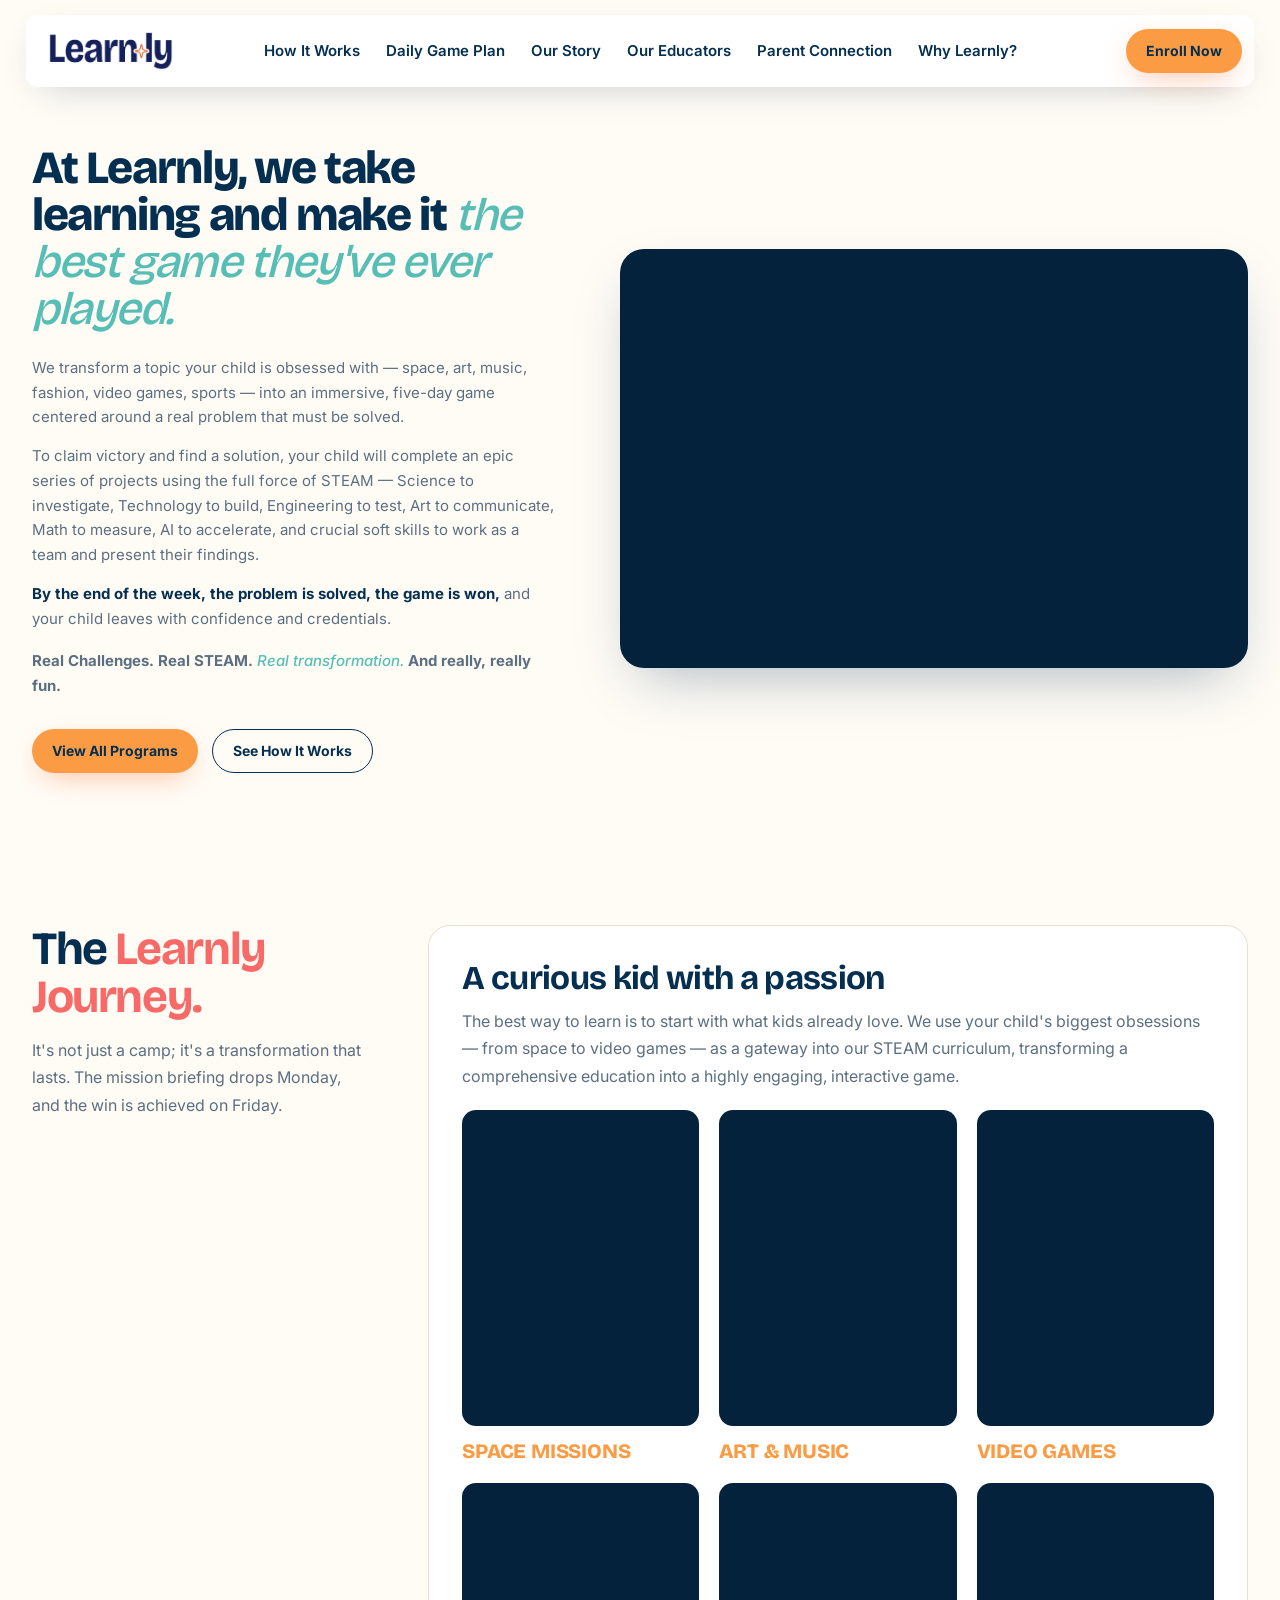
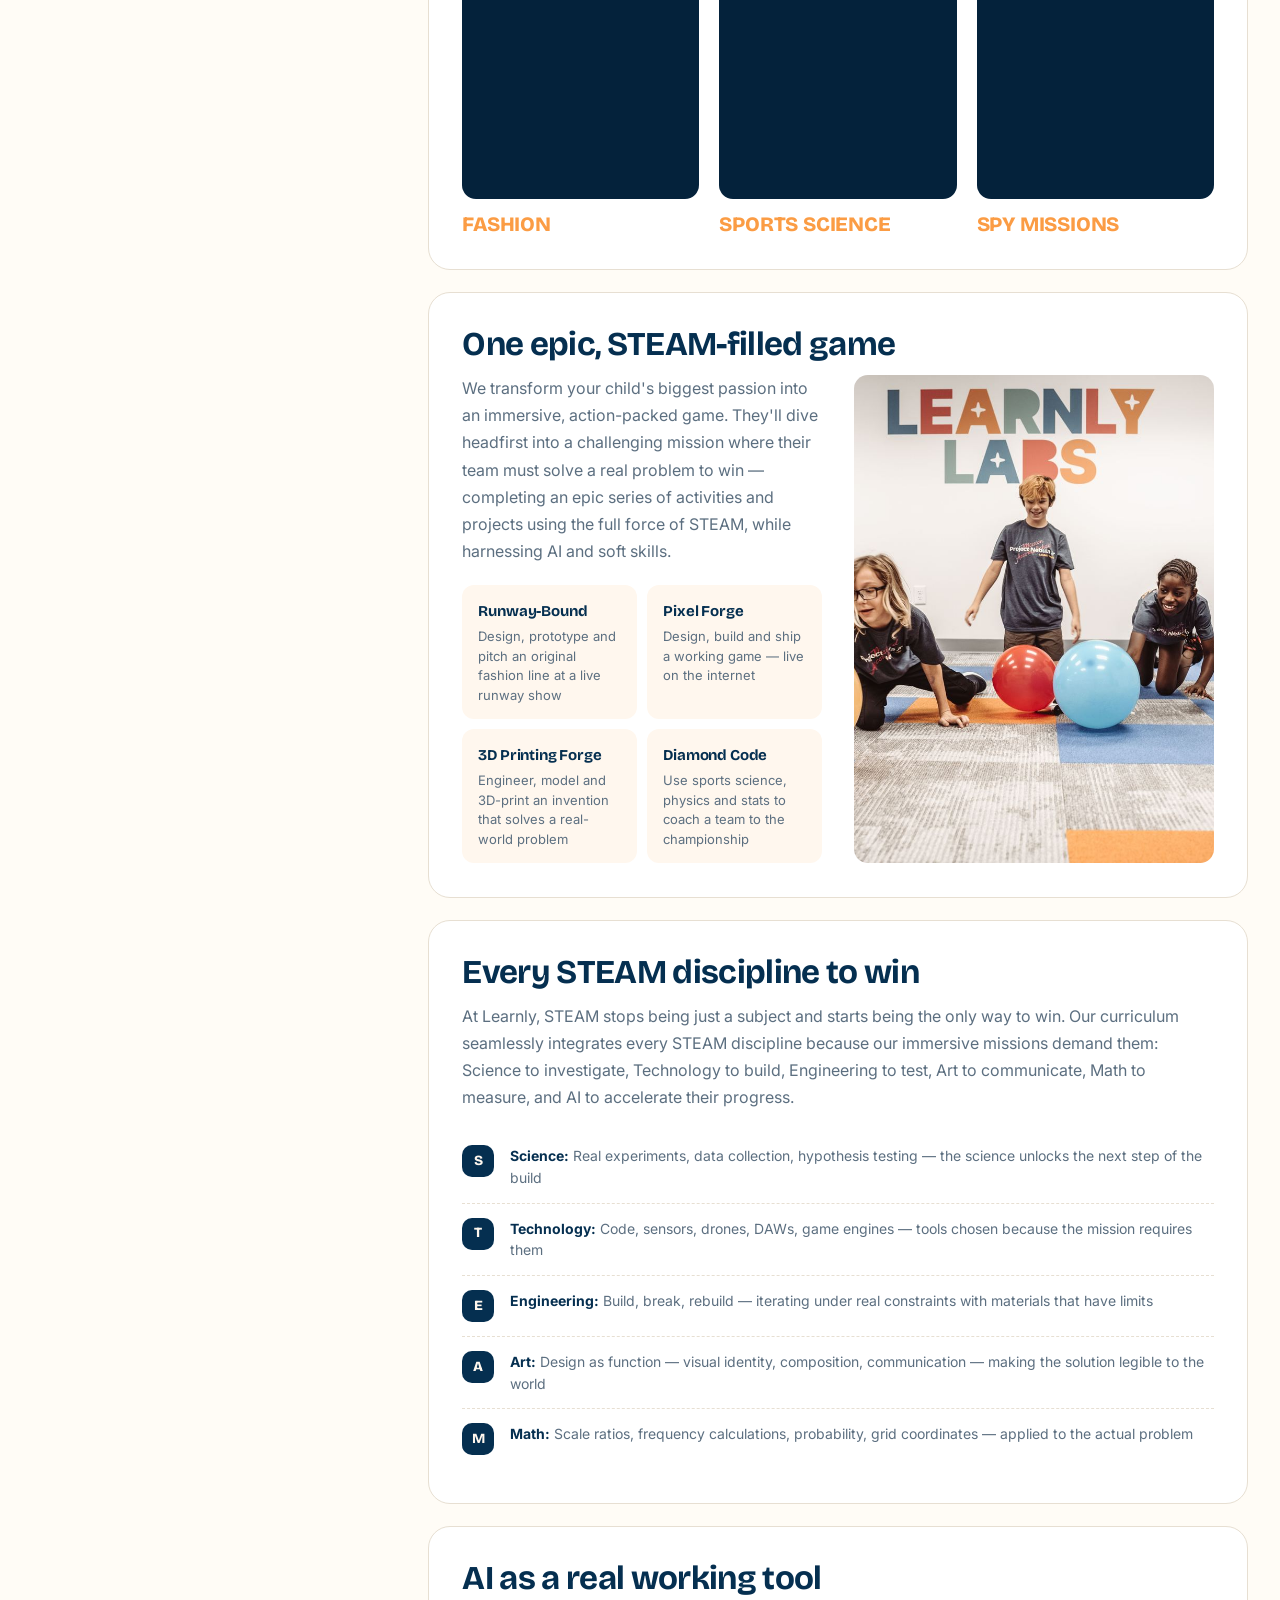
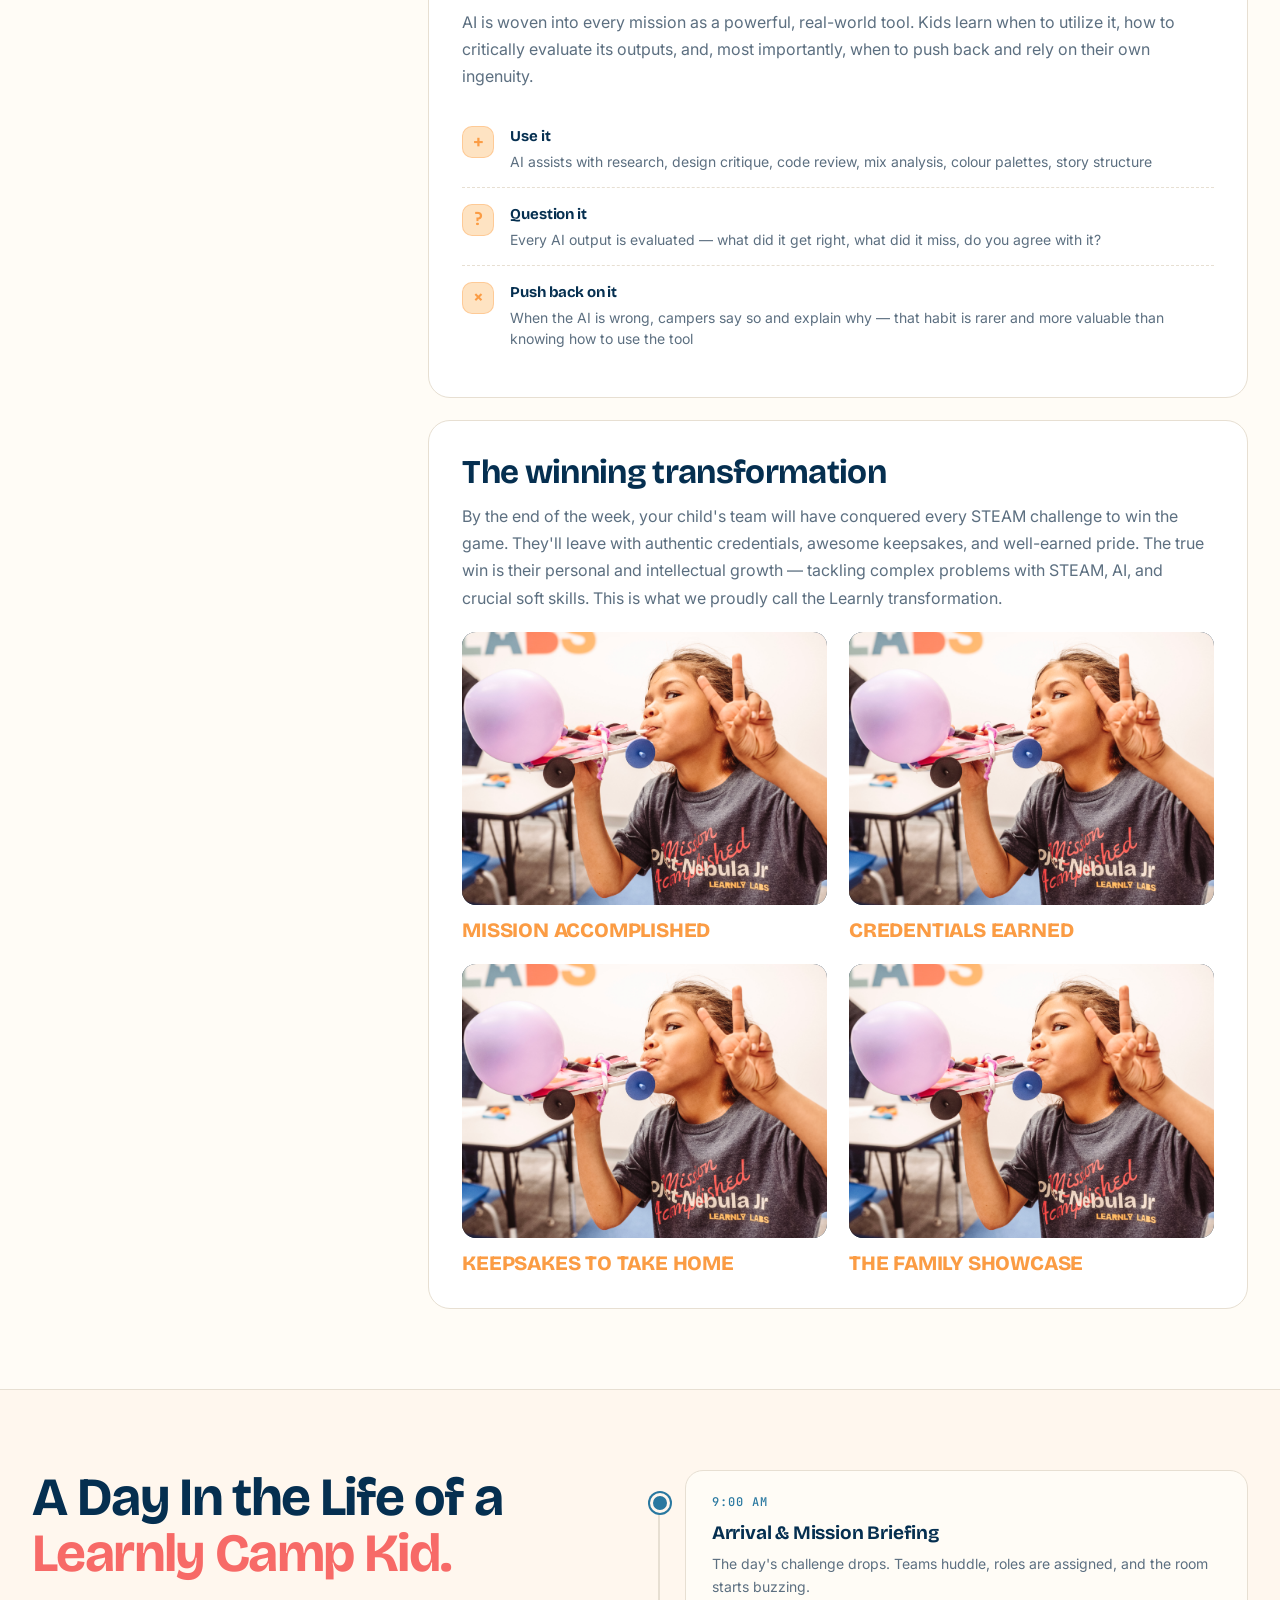
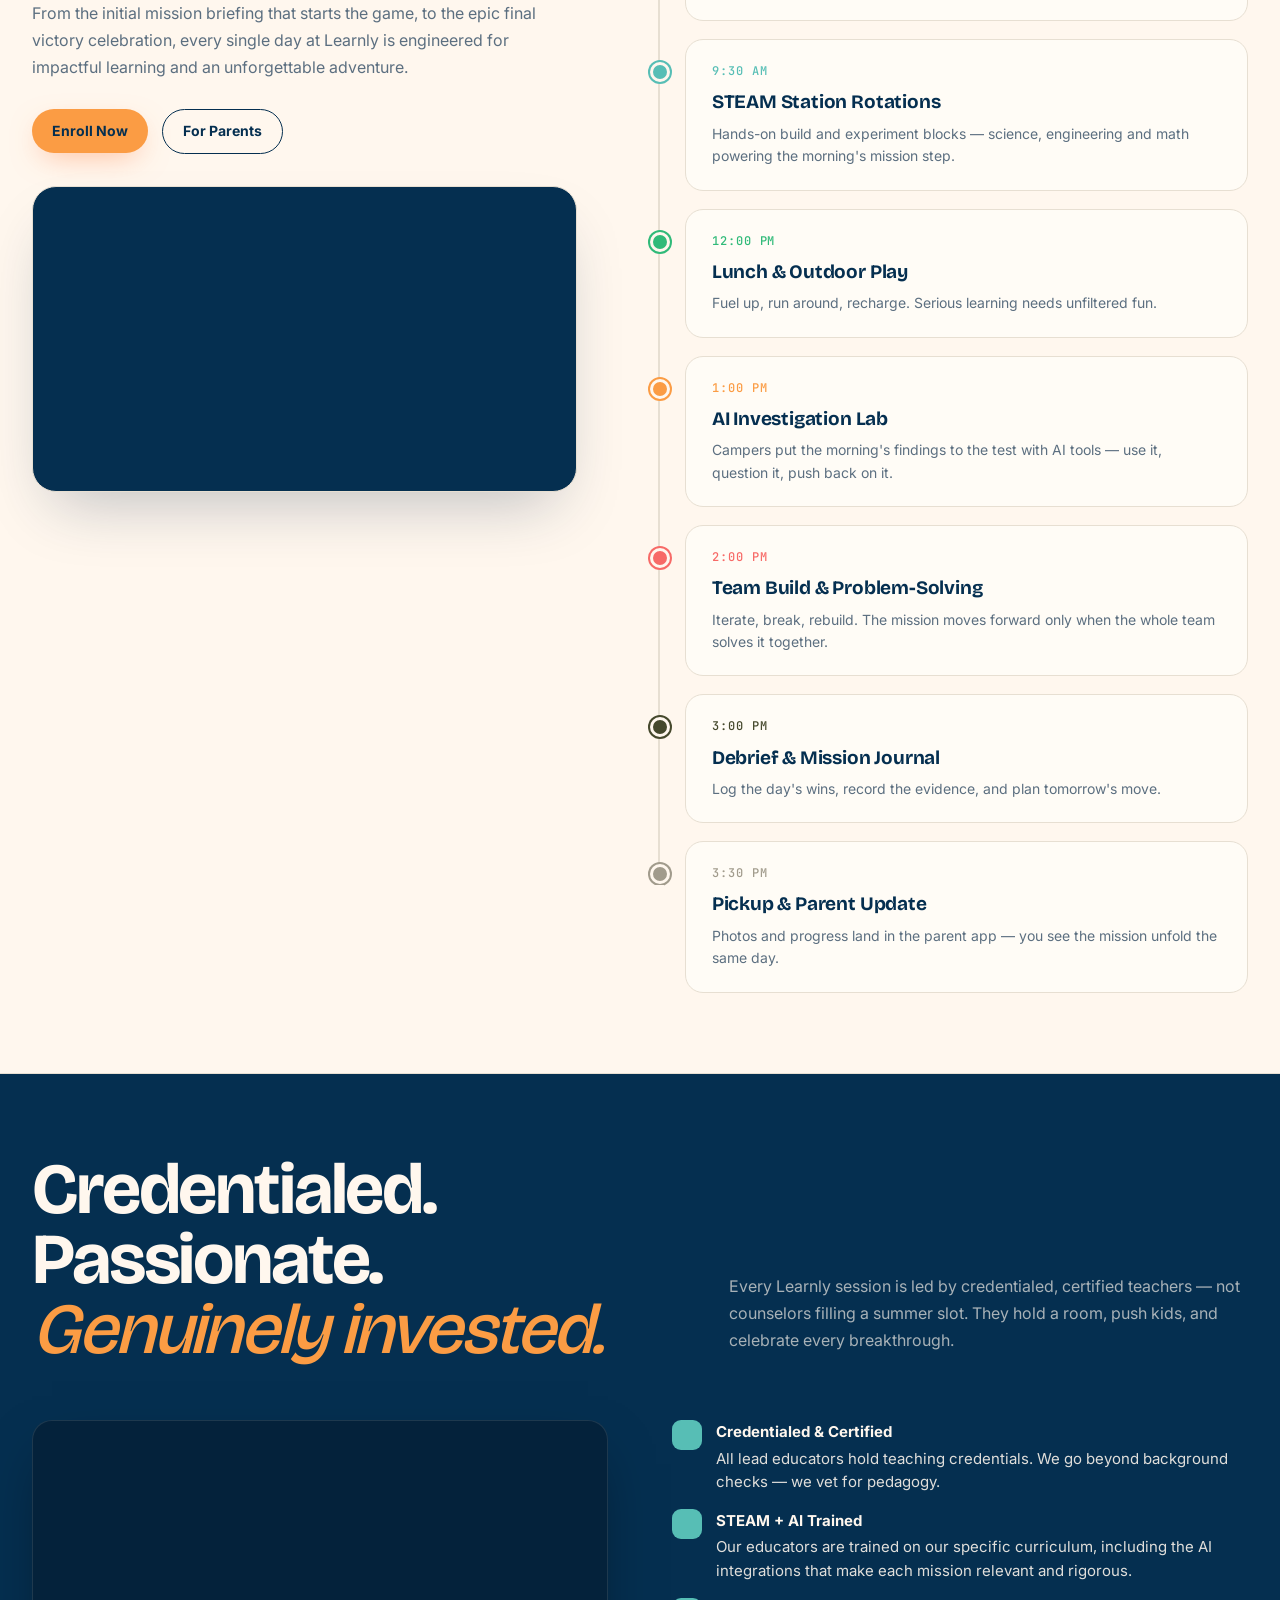
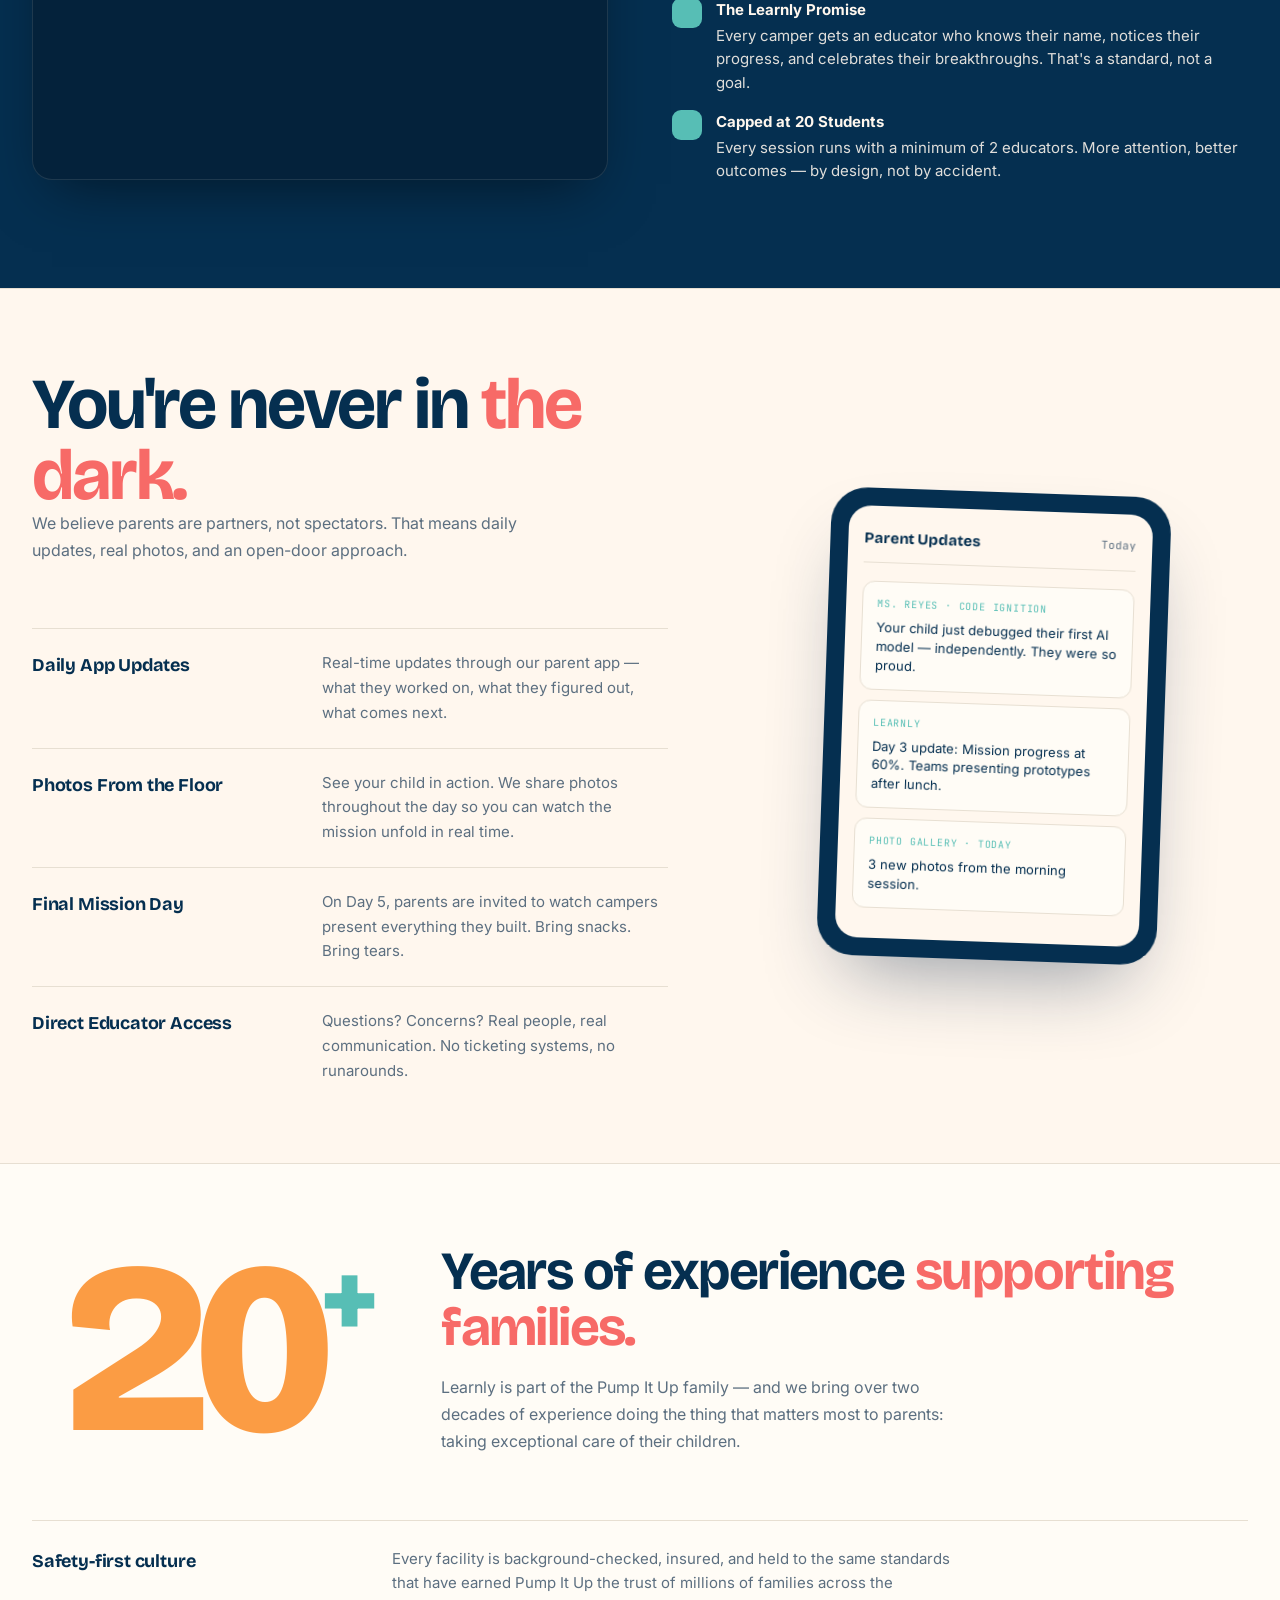
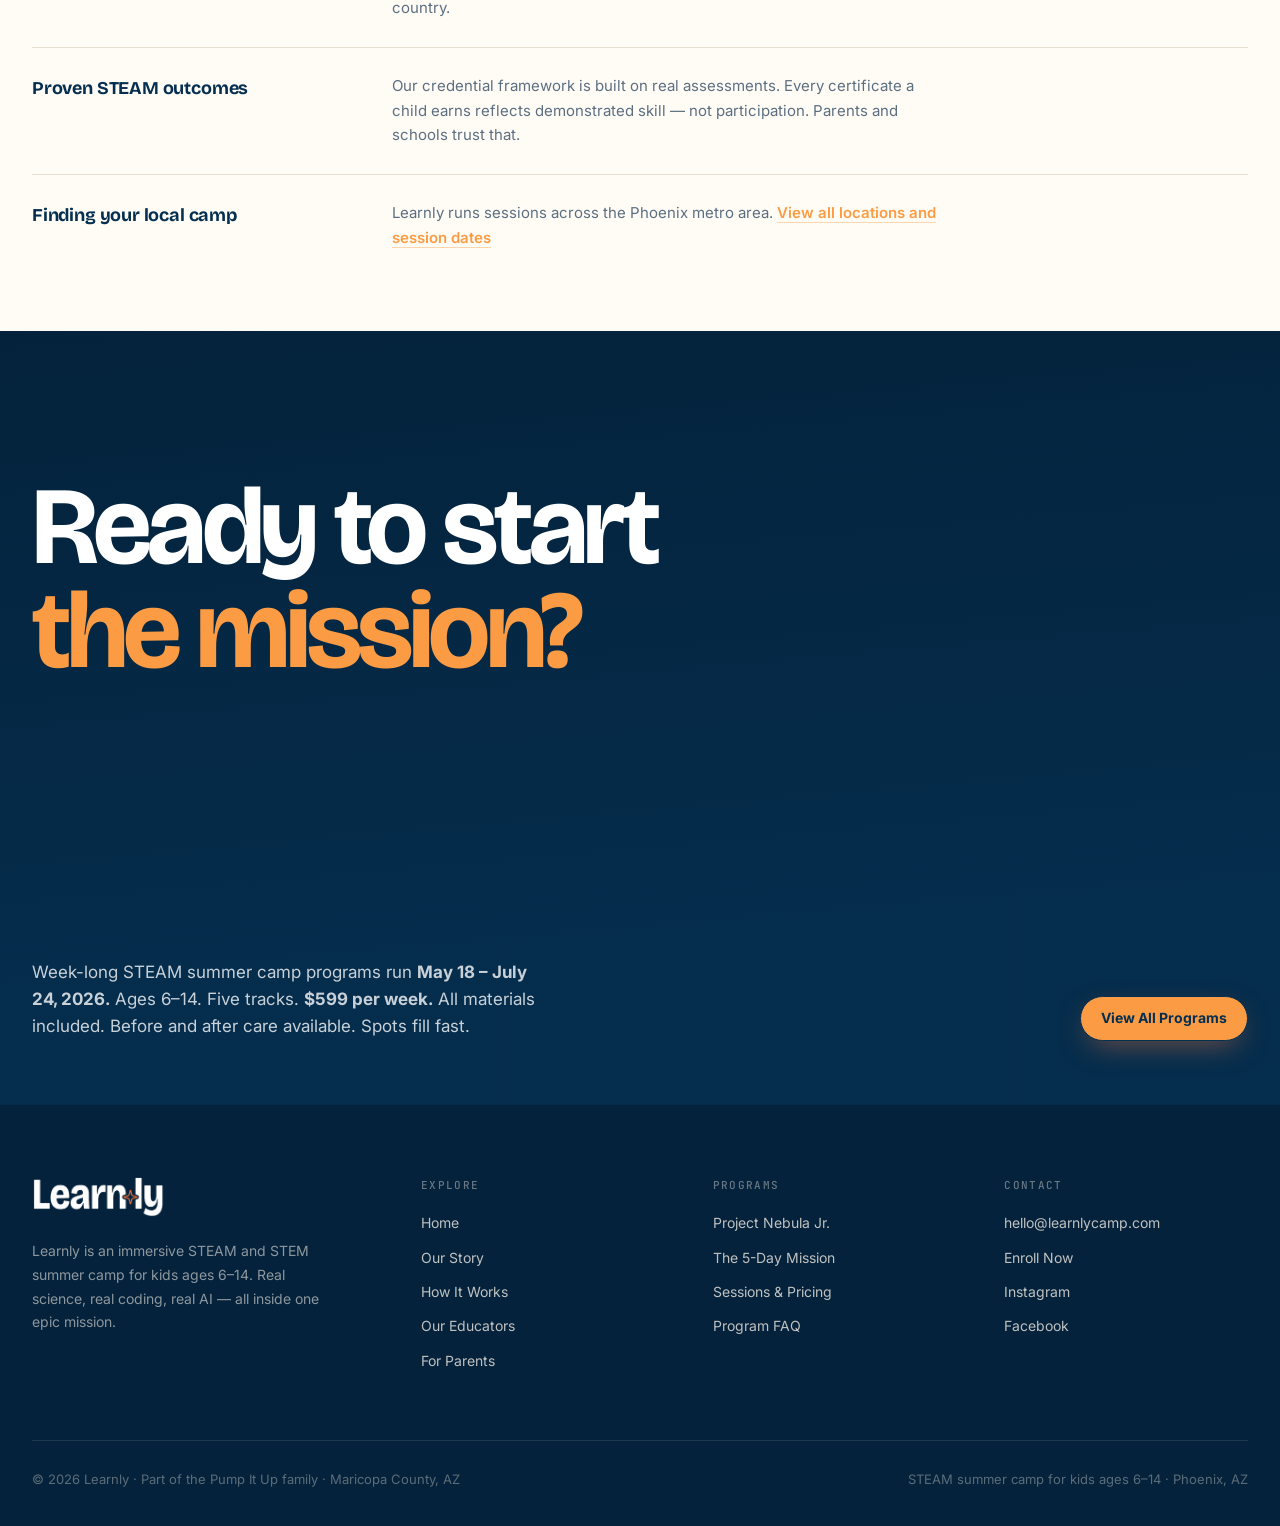
==== commit 68878b22: "newre one" ====
--- a/index.html
+++ b/index.html
@@ -2,6 +2,7 @@
 <html lang="en">
 <head>
 <meta charset="UTF-8">
+<meta name="robots" content="noindex">
 <meta name="viewport" content="width=device-width, initial-scale=1.0">
 <title>Learnly — STEAM Summer Camp for Kids Ages 6–14</title>
 <meta name="description" content="Learnly turns the topic your child is obsessed with — space, art, music, fashion, video games, sports — into an immersive five-day STEAM game. Ages 6–14. Credentialed educators. 10:1 ratio.">
@@ -13,8 +14,11 @@
 <link href="https://fonts.googleapis.com/css2?family=Bricolage+Grotesque:opsz,wght@12..96,400;12..96,500;12..96,700;12..96,800&family=Inter:ital,wght@0,400;0,500;0,600;0,700;1,400&family=JetBrains+Mono:wght@400;500&display=swap" rel="stylesheet">
 <link rel="stylesheet" href="css/home.css">
 <link rel="stylesheet" href="css/learnly.css">
+<script>document.documentElement.classList.add('js');</script>
 </head>
 <body>
+
+<a class="skip-link" href="#main">Skip to content</a>
 
 <div class="scroll-progress" aria-hidden="true"></div>
 
@@ -49,6 +53,8 @@
   </nav>
   <a href="#enroll" class="btn btn-orange mobile-menu-cta">Enroll Now</a>
 </div>
+
+<main id="main">
 
 <header class="hero-split">
   <div class="container hero-split-inner">
@@ -367,6 +373,8 @@
   </div>
 </section>
 
+</main>
+
 <footer>
   <div class="container">
     <div class="footer-grid">
@@ -376,7 +384,7 @@
       </div>
       <div class="footer-col">
         <p class="footer-label">Explore</p>
-        <a href="index.html">Home</a>
+        <a href="index.html" aria-current="page">Home</a>
         <a href="about.html">Our Story</a>
         <a href="#how-it-works">How It Works</a>
         <a href="#educators">Our Educators</a>
--- a/css/learnly.css
+++ b/css/learnly.css
@@ -686,6 +686,86 @@
   }
 }
 
+.skip-link {
+  position: absolute;
+  left: 16px;
+  top: -200px;
+  z-index: 200;
+  background: var(--navy);
+  color: var(--cream);
+  font-family: var(--font-body);
+  font-weight: 700;
+  font-size: 15px;
+  padding: 13px 22px;
+  border-radius: 999px;
+  text-decoration: none;
+  transition: top 0.25s var(--ease-out);
+}
+
+.skip-link:focus {
+  top: 16px;
+}
+
+.split-sr {
+  position: absolute;
+  width: 1px;
+  height: 1px;
+  margin: -1px;
+  padding: 0;
+  overflow: hidden;
+  clip-path: inset(50%);
+  white-space: nowrap;
+  border: 0;
+}
+
+.video-toggle {
+  position: absolute;
+  right: 14px;
+  bottom: 14px;
+  z-index: 5;
+  width: 42px;
+  height: 42px;
+  display: flex;
+  align-items: center;
+  justify-content: center;
+  border: 1.5px solid rgba(255, 247, 238, 0.45);
+  border-radius: 999px;
+  background: rgba(4, 34, 59, 0.6);
+  color: var(--cream);
+  cursor: pointer;
+  transition: background 0.3s, border-color 0.3s, transform 0.3s var(--ease-out);
+}
+
+.video-toggle:hover {
+  background: var(--orange);
+  border-color: var(--orange);
+  color: var(--navy);
+  transform: translateY(-2px);
+}
+
+.video-toggle-icon {
+  width: 12px;
+  height: 14px;
+  border-left: 4px solid currentColor;
+  border-right: 4px solid currentColor;
+}
+
+.video-toggle.is-paused .video-toggle-icon {
+  width: 0;
+  height: 0;
+  border-left: 13px solid currentColor;
+  border-right: 0;
+  border-top: 8px solid transparent;
+  border-bottom: 8px solid transparent;
+  margin-left: 3px;
+}
+
+.video-toggle--cta {
+  right: auto;
+  left: 20px;
+  bottom: 20px;
+}
+
 [data-split] .split-line {
   display: block;
   overflow: hidden;
@@ -695,6 +775,9 @@
 
 [data-split] .split-inner {
   display: block;
+}
+
+.js [data-split] .split-inner {
   transform: translateY(110%);
   clip-path: inset(0 0 100% 0);
   transition: transform 1.3s var(--ease-out), clip-path 1.3s var(--ease-out);
@@ -705,45 +788,45 @@
   clip-path: inset(-0.2em 0 -0.2em 0);
 }
 
-[data-reveal] {
+.js [data-reveal] {
   opacity: 0;
   transform: translateY(36px);
   transition: opacity 0.9s var(--ease-out), transform 0.9s var(--ease-out);
   transition-delay: var(--d, 0s);
 }
 
-[data-reveal="left"] {
+.js [data-reveal="left"] {
   transform: translateX(-44px);
 }
 
-[data-reveal="right"] {
+.js [data-reveal="right"] {
   transform: translateX(44px);
 }
 
-[data-reveal="scale"] {
+.js [data-reveal="scale"] {
   transform: scale(0.92);
 }
 
-[data-reveal="blur"] {
+.js [data-reveal="blur"] {
   transform: translateY(28px);
   transition: opacity 1.4s var(--ease-out), transform 1.4s var(--ease-out);
   transition-delay: var(--d, 0s);
 }
 
-[data-reveal].in {
+.js [data-reveal].in {
   opacity: 1;
   transform: none;
   filter: none;
 }
 
-[data-stagger] > * {
+.js [data-stagger] > * {
   opacity: 0;
   transform: translateY(30px);
   transition: opacity 0.8s var(--ease-out), transform 0.8s var(--ease-out);
   transition-delay: calc(var(--i, 0) * 90ms);
 }
 
-[data-stagger].in > * {
+.js [data-stagger].in > * {
   opacity: 1;
   transform: none;
 }
@@ -1648,6 +1731,7 @@
 }
 
 .video-frame {
+  position: relative;
   border-radius: var(--radius-l);
   overflow: hidden;
   background: var(--navy);
@@ -1690,9 +1774,9 @@
     scroll-behavior: auto;
   }
 
-  [data-reveal],
-  [data-stagger] > *,
-  [data-split] .split-inner {
+  .js [data-reveal],
+  .js [data-stagger] > *,
+  .js [data-split] .split-inner {
     opacity: 1 !important;
     transform: none !important;
     clip-path: none !important;
@@ -1927,11 +2011,11 @@
 }
 
 @media (max-width: 600px) {
-  [data-reveal="left"] {
+  .js [data-reveal="left"] {
     transform: translateX(-20px);
   }
 
-  [data-reveal="right"] {
+  .js [data-reveal="right"] {
     transform: translateX(20px);
   }
 }
